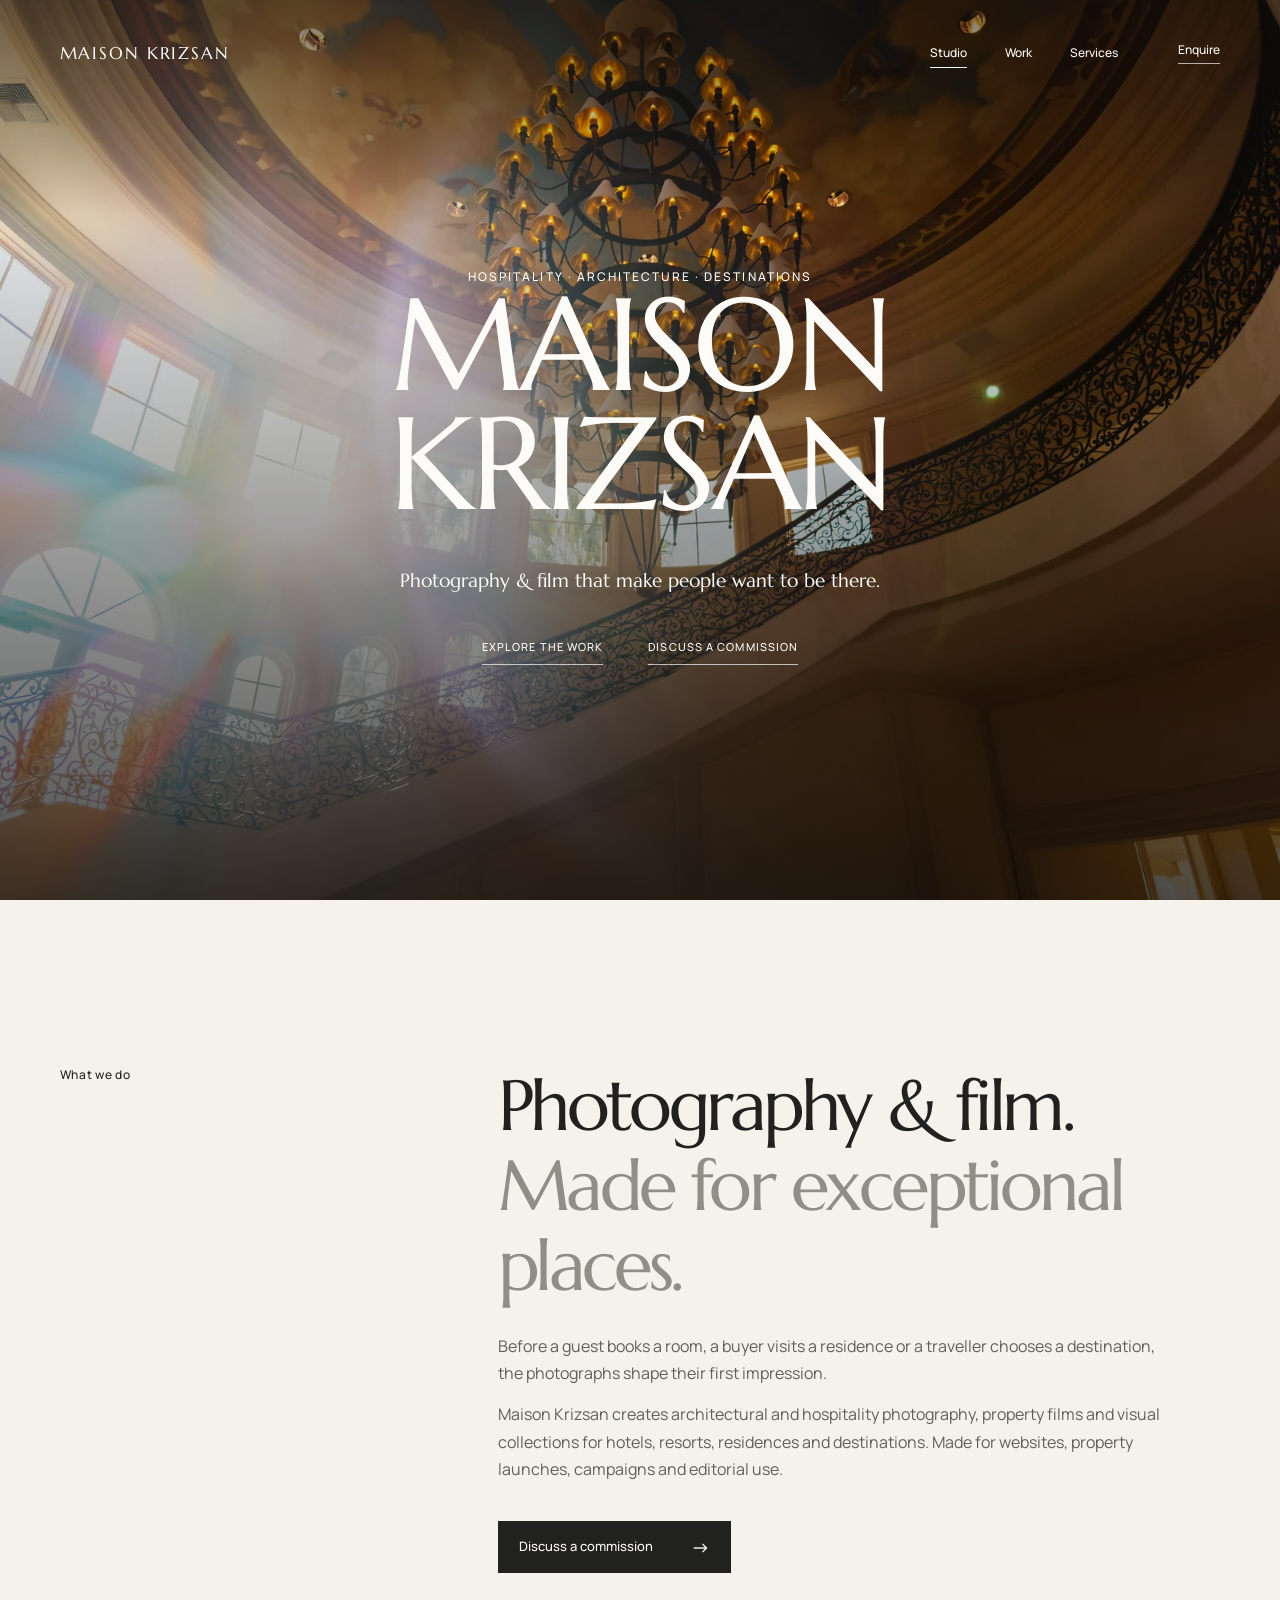
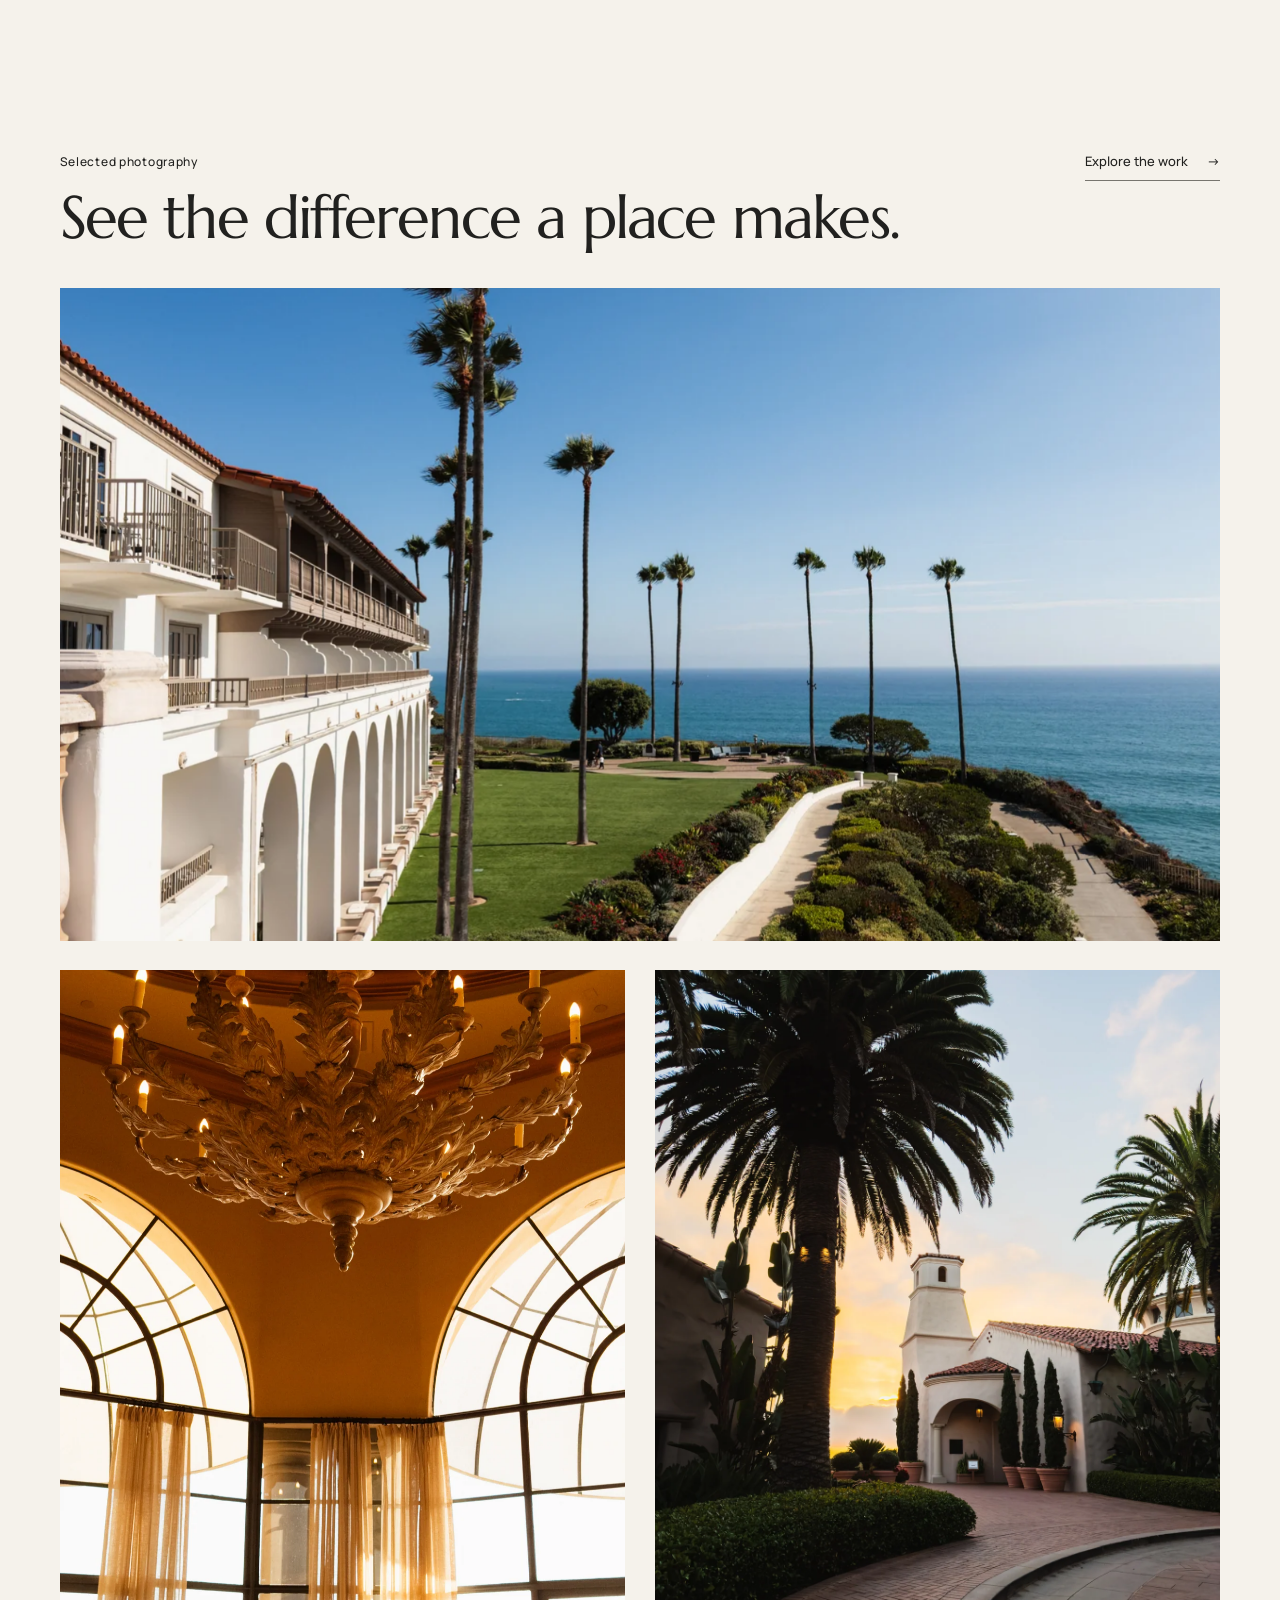
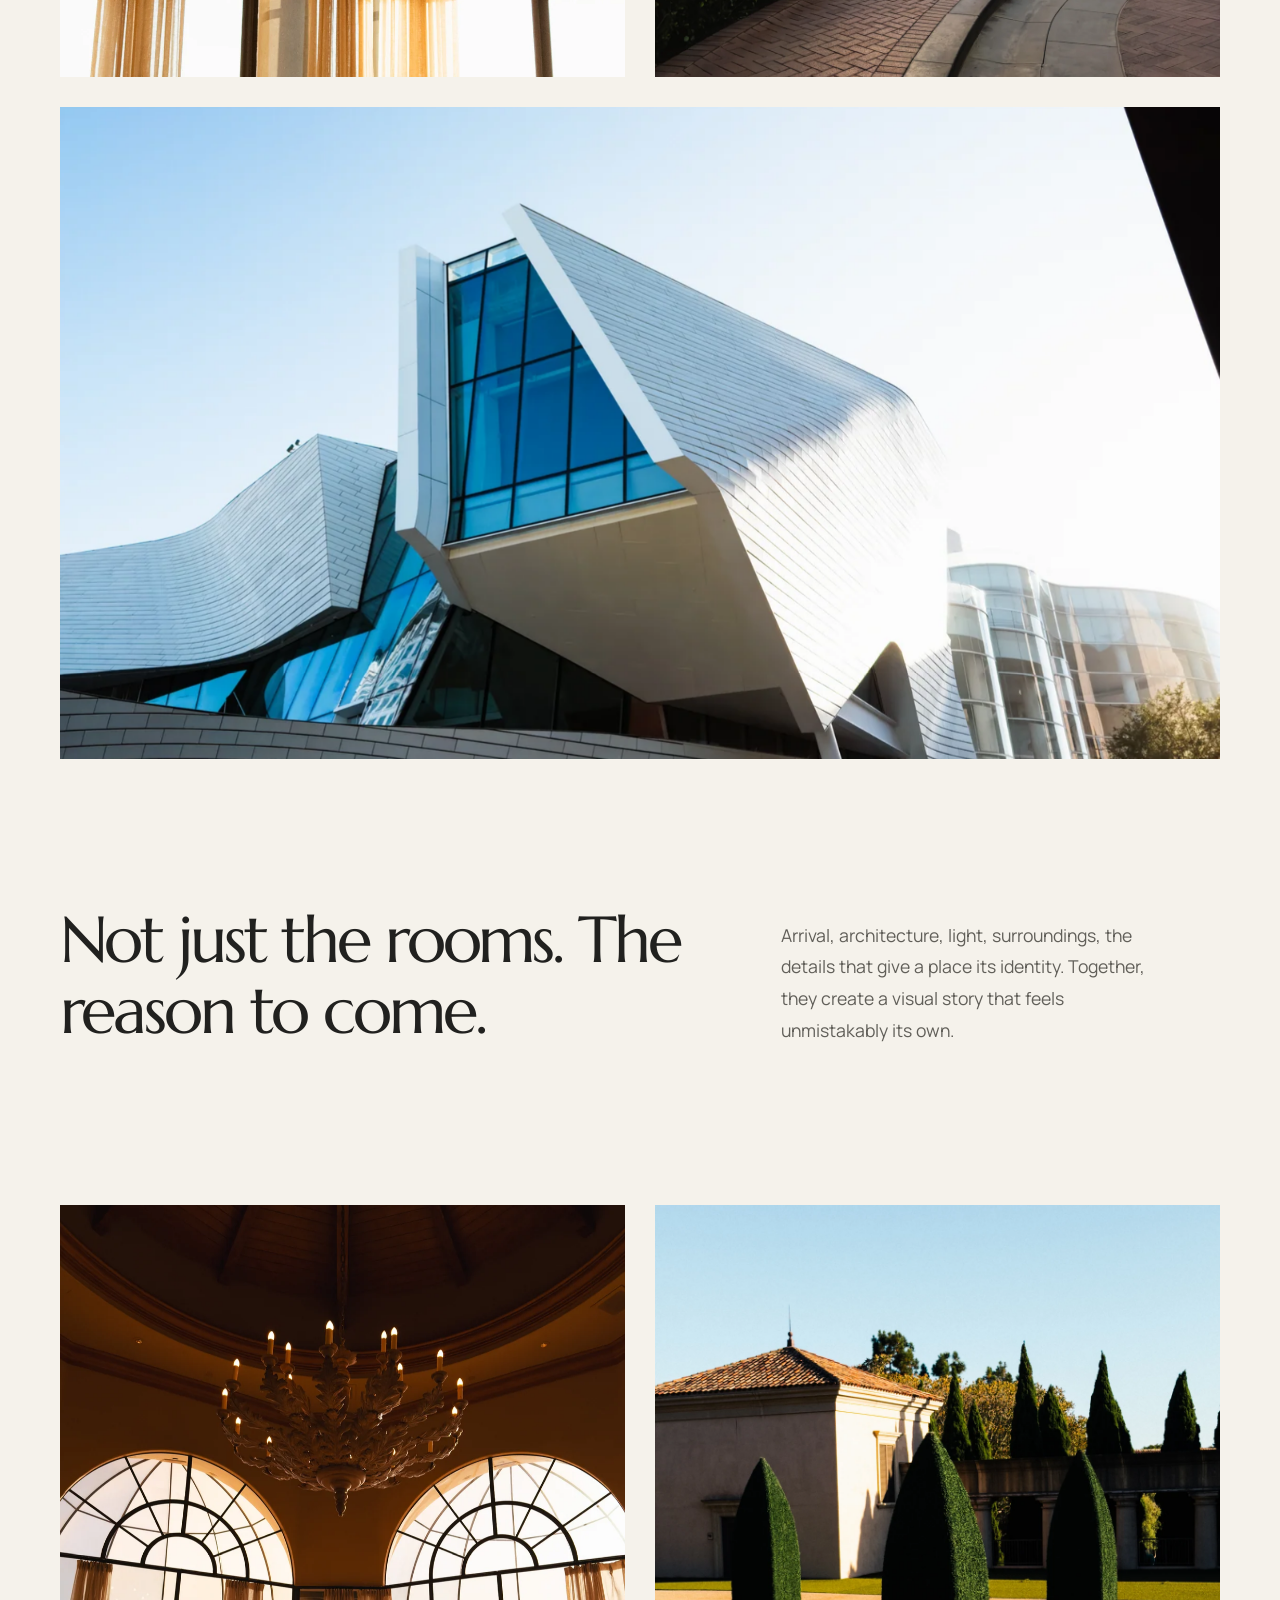
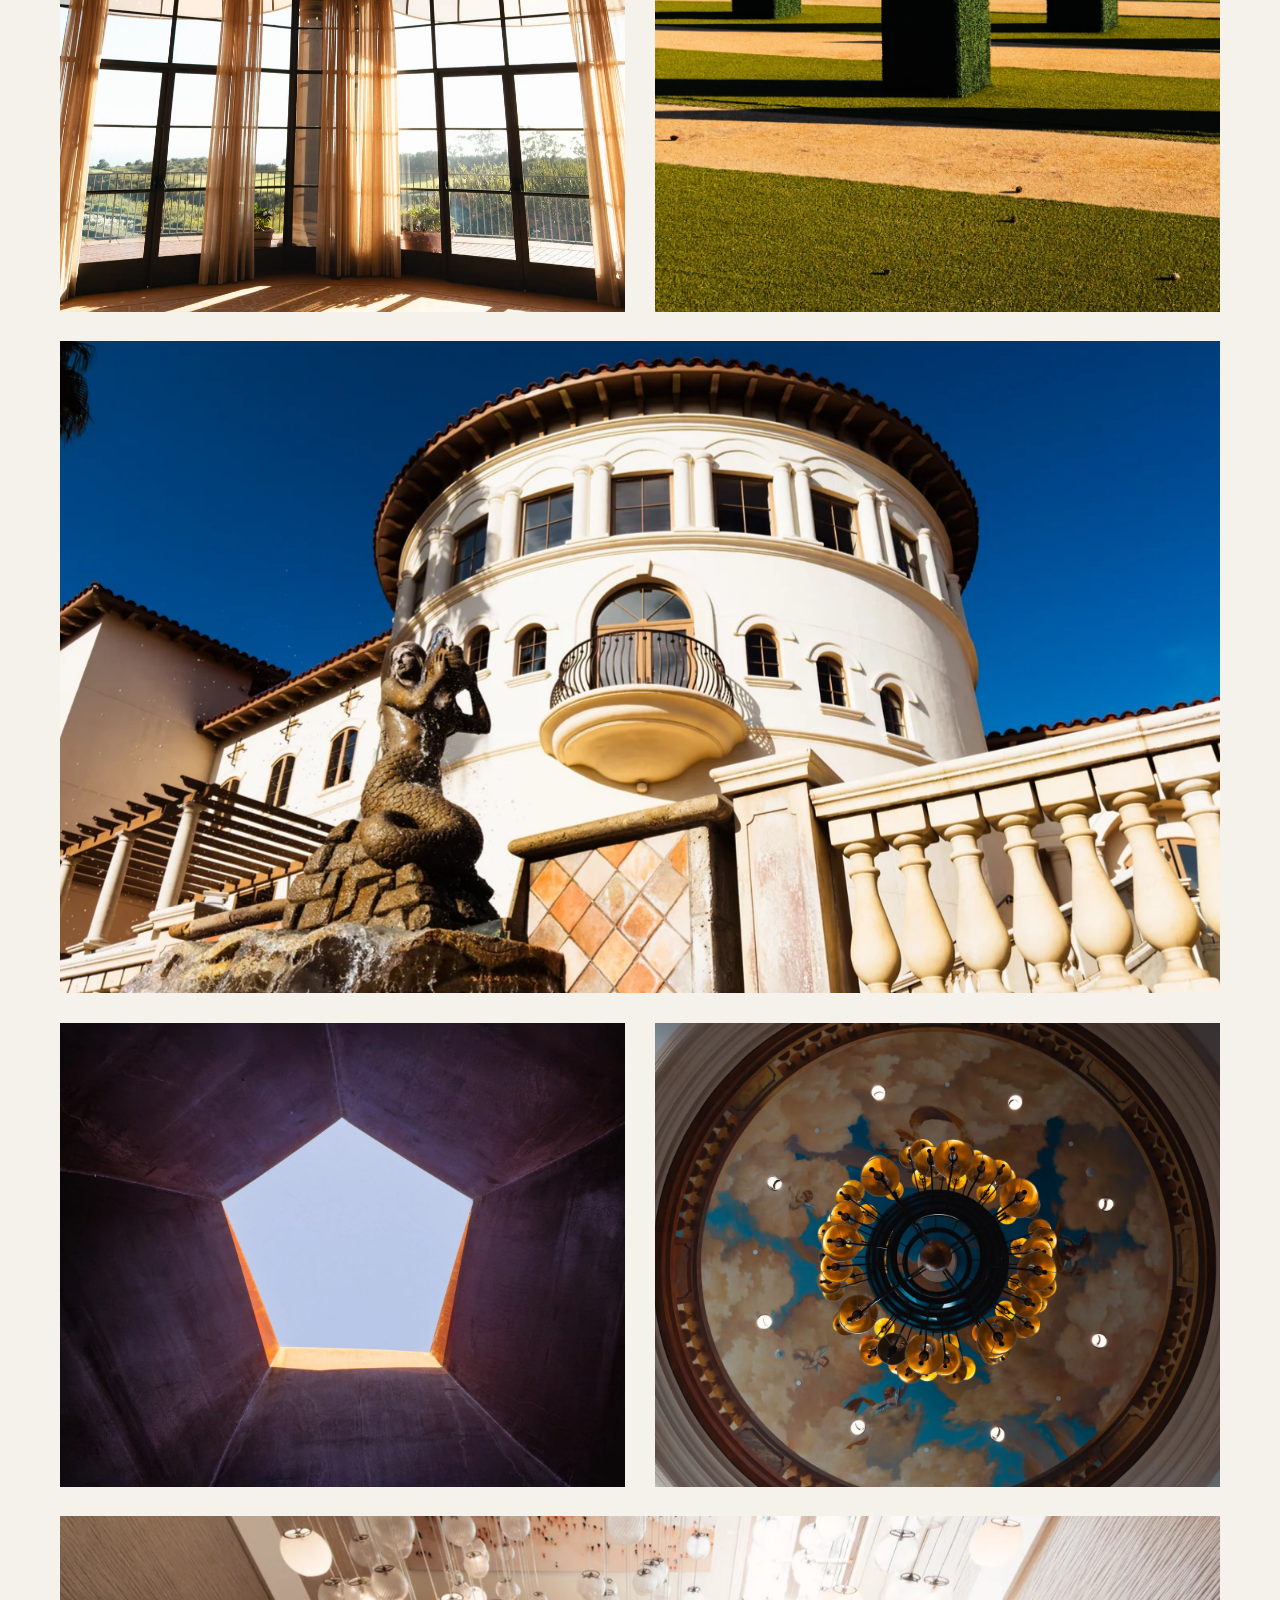
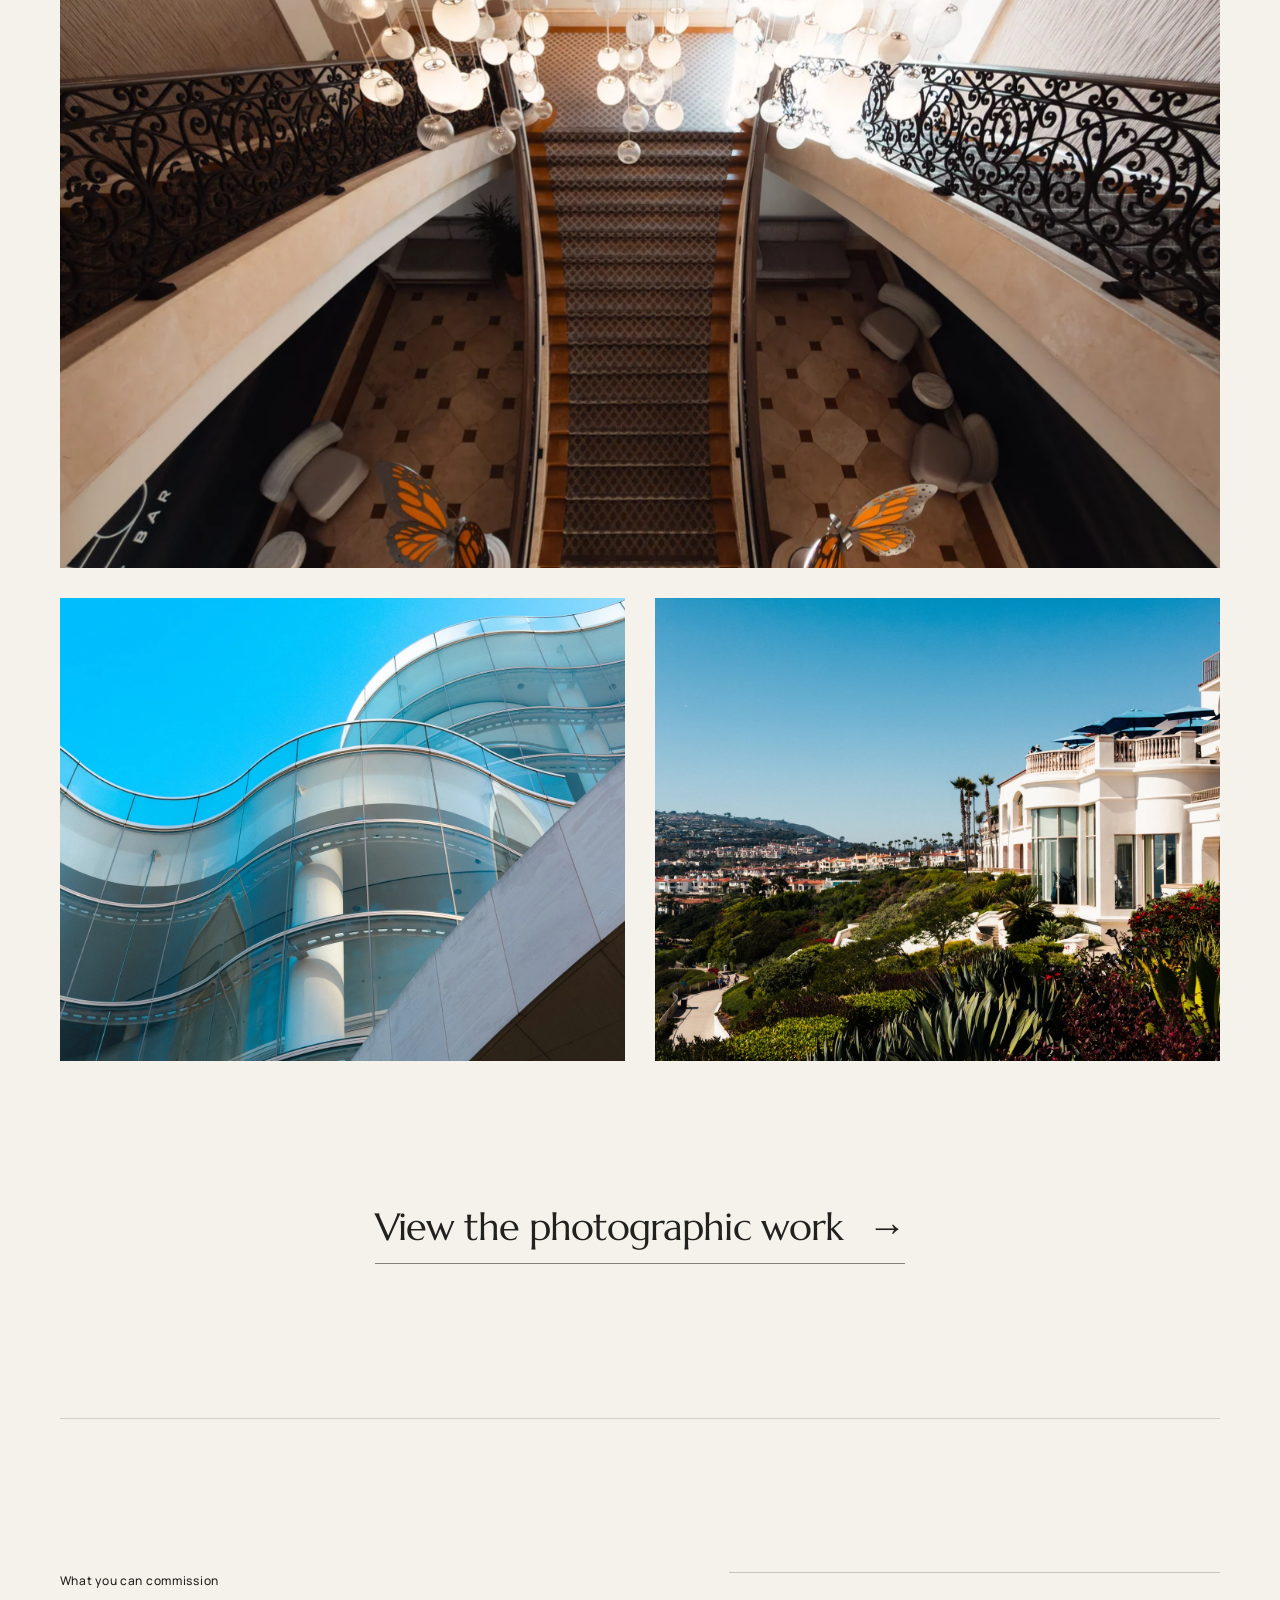
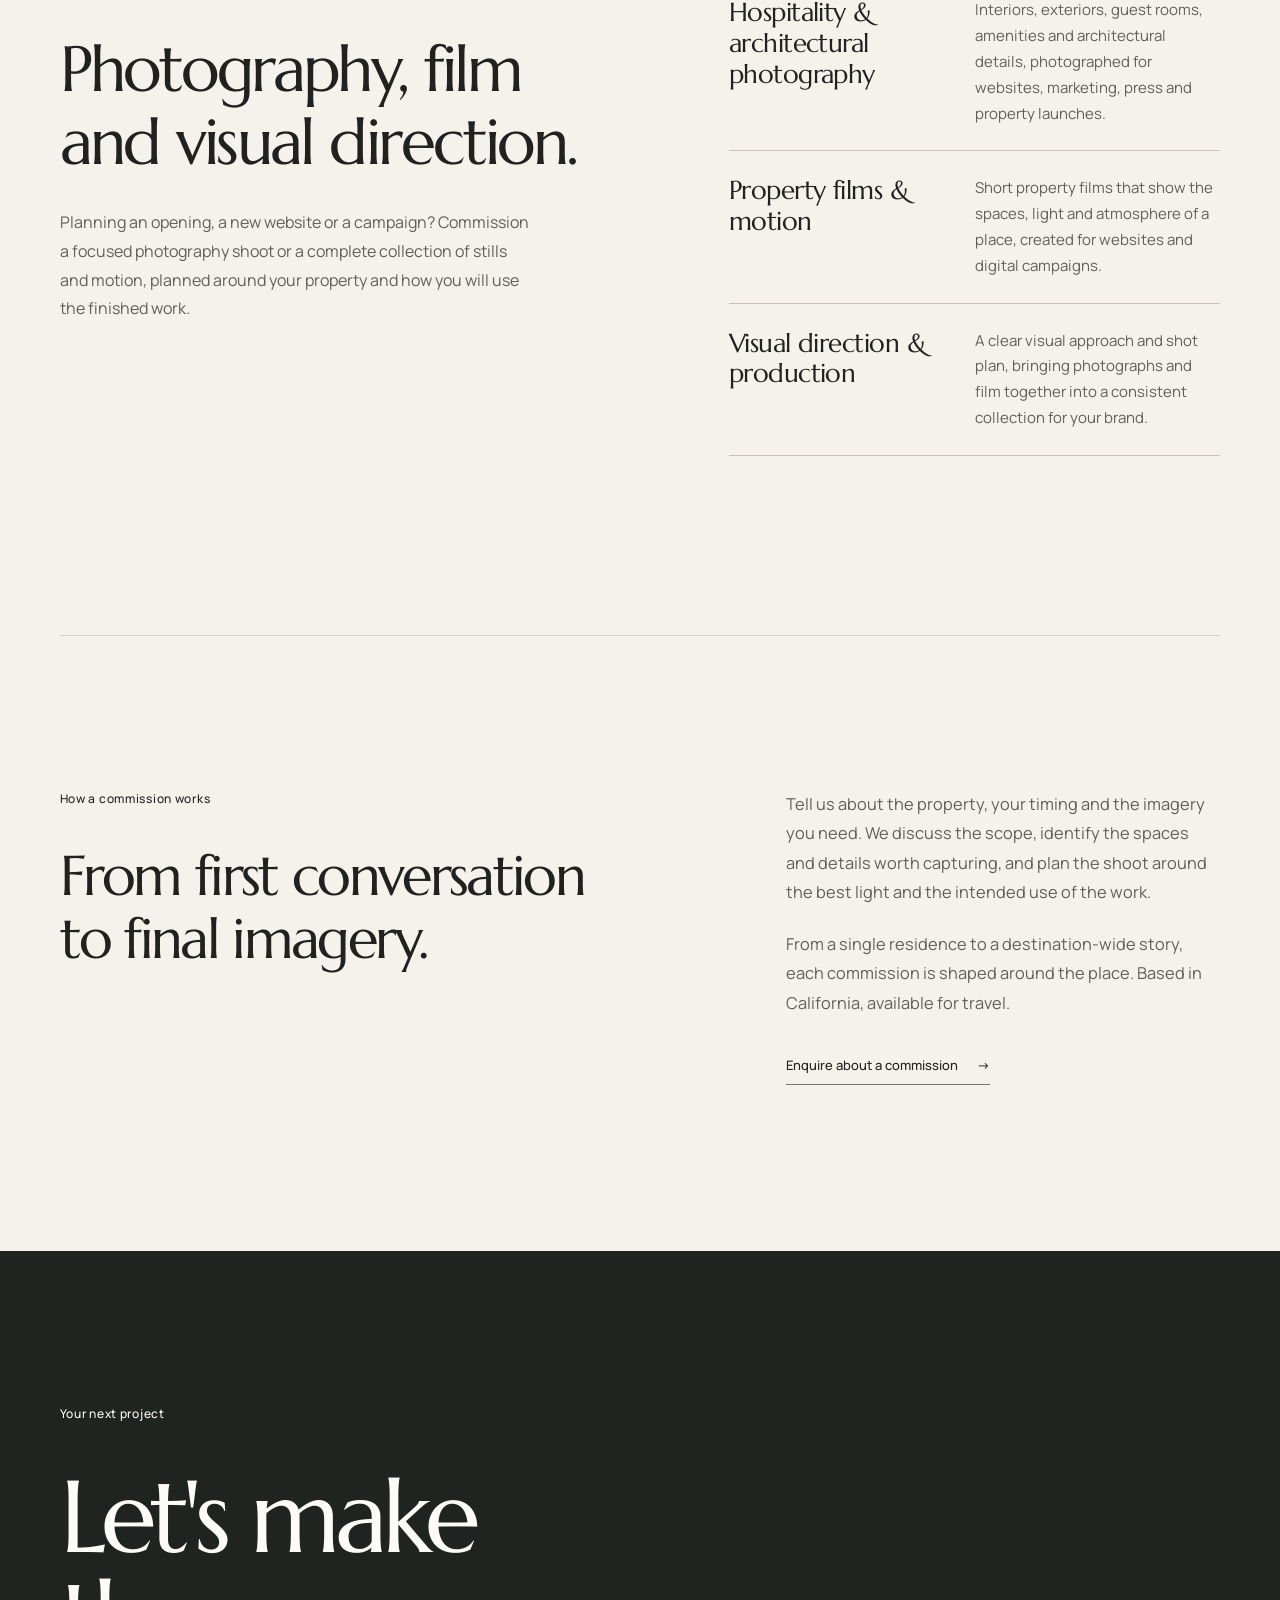
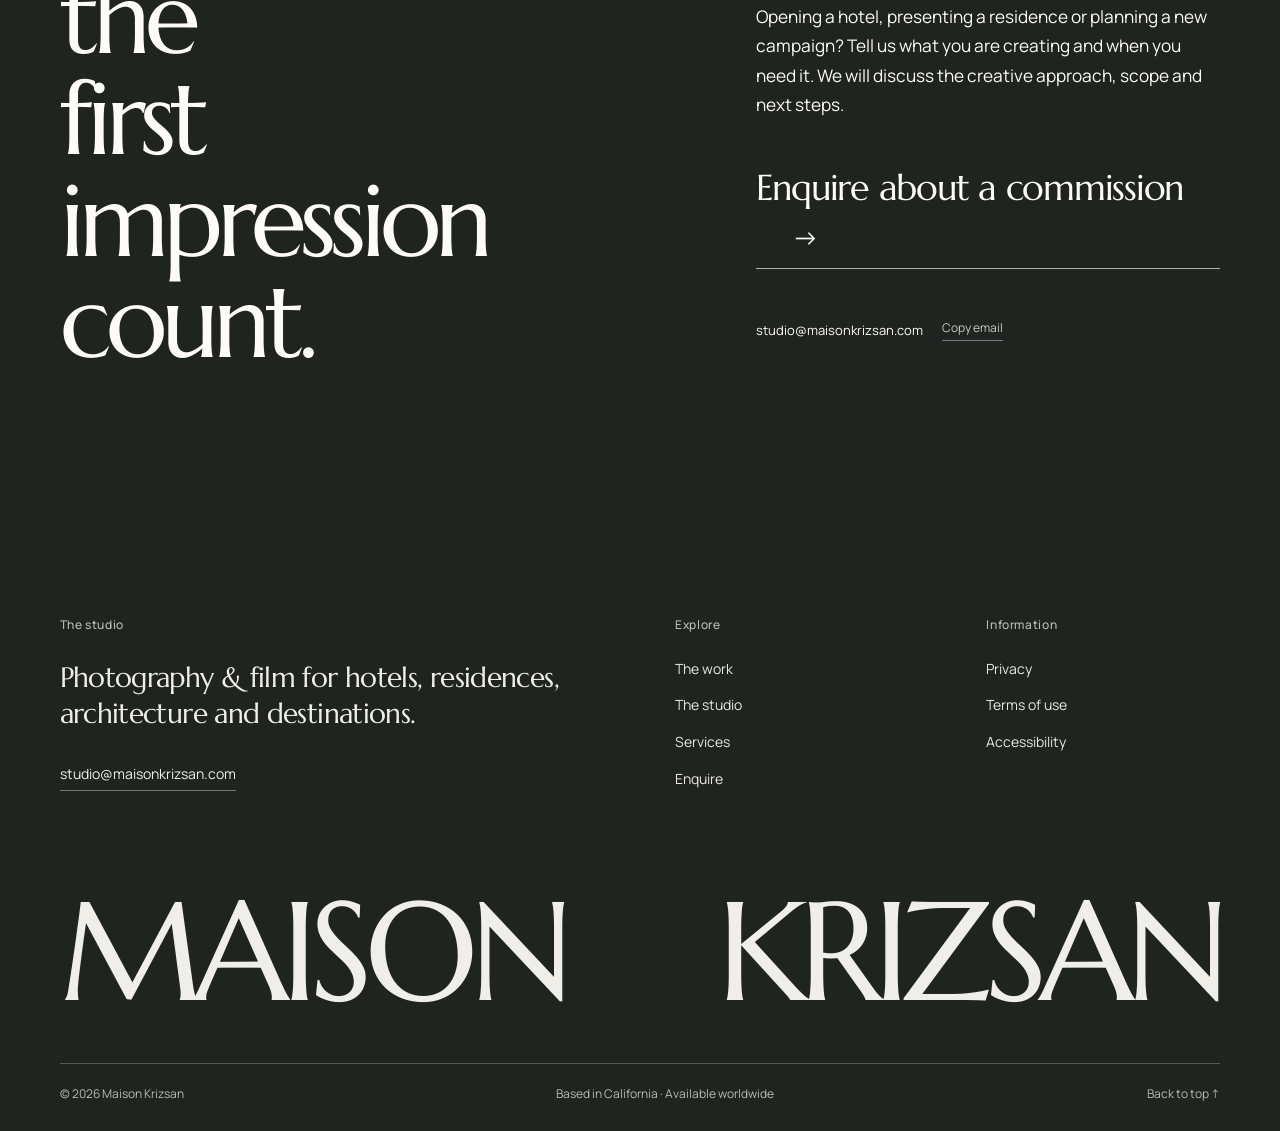
==== index.html @ 34c46c7b "Add files via upload" ====
<!DOCTYPE html>

<html lang="en"><head><meta charset="utf-8"/><meta content="width=device-width,initial-scale=1" name="viewport"/><meta content="#f5f2eb" name="theme-color"/><link href="/assets/favicon.svg" rel="icon" type="image/svg+xml"/><link href="https://fonts.googleapis.com" rel="preconnect"/><link crossorigin="" href="https://fonts.gstatic.com" rel="preconnect"/><link href="https://fonts.googleapis.com/css2?family=Marcellus&amp;family=Manrope:wght@400;500;600&amp;display=swap" rel="stylesheet"/><link href="/styles.css" rel="stylesheet"/><script defer="" src="/script.js"></script><title>Maison Krizsan | Hospitality Photography &amp; Film Commissions</title><meta content="Maison Krizsan creates photography and film for hotels, resorts, architecture, residences and destinations. Explore the work and enquire about a commission." name="description"/><link href="https://maisonkrizsan.com/" rel="canonical"/><meta content="website" property="og:type"/><meta content="MAISON KRIZSAN | Hospitality, Architecture &amp; Destination Photography" property="og:title"/><meta content="Photography and film for hotels, residences and destinations." property="og:description"/><meta content="https://maisonkrizsan.com/assets/maison-social.jpg" property="og:image"/><meta content="summary_large_image" name="twitter:card"/></head><body class="page-home" id="top"><a class="skip-link" href="#main">Skip to content</a><header class="site-header" id="site-header"><div class="nav-wrap"><a aria-label="Maison Krizsan, homepage" class="nav-wordmark" href="/">MAISON KRIZSAN</a><nav aria-label="Primary navigation" class="nav-desktop"><a data-nav="home" href="/#studio">Studio</a><a data-nav="work" href="/work">Work</a><a href="/#commissions">Services</a></nav><a class="nav-enquire" href="/#enquire">Enquire</a><button aria-controls="mobile-nav" aria-expanded="false" aria-label="Open navigation" class="nav-toggle" type="button"><span></span><span></span></button></div><nav aria-label="Mobile navigation" class="mobile-nav" hidden="" id="mobile-nav"><a href="/#studio">Studio</a><a href="/work">Work</a><a href="/#commissions">Services</a><a href="/#enquire">Enquire</a></nav></header><main id="main">
<section aria-labelledby="hero-title" class="cover cover--home cover--v3 cover--motion"><div class="cover-photo"><img alt="Dome and chandelier with sunlight streaming through" decoding="async" fetchpriority="high" height="1200" loading="eager" sizes="100vw" src="/assets/webp/batch-01/destination-20-1600.webp" srcset="/assets/webp/batch-01/destination-20-960.webp 960w, /assets/webp/batch-01/destination-20-1600.webp 1600w, /assets/webp/batch-01/destination-20-2560.webp 2560w" width="1600"/> <video aria-hidden="true" class="cover-video" data-src="/assets/video/maison-hero-v1.mp4" disablepictureinpicture="" id="maison-hero-video" loop="" muted="" playsinline="" poster="/assets/webp/batch-01/destination-20-1600.webp" preload="none" tabindex="-1"></video></div><div class="cover-vignette"></div><div class="cover-center"><p class="cover-kicker">Hospitality · Architecture · Destinations</p><h1 class="cover-wordmark" id="hero-title"><span>MAISON</span><span>KRIZSAN</span></h1><p class="cover-description">Photography &amp; film that make people want to be there.</p><div class="cover-actions"><a href="/work">Explore the work</a><a href="/#enquire">Discuss a commission</a></div></div></section>
<section aria-labelledby="studio-heading" class="intro intro--v2 shell" id="studio"><p class="section-label">What we do</p><div><h2 id="studio-heading">Photography &amp; film.<br/><em>Made for exceptional places.</em></h2><p>Before a guest books a room, a buyer visits a residence or a traveller chooses a destination, the photographs shape their first impression.</p><p>Maison Krizsan creates architectural and hospitality photography, property films and visual collections for hotels, resorts, residences and destinations. Made for websites, property launches, campaigns and editorial use.</p><a class="intro-cta" href="/#enquire">Discuss a commission <span aria-hidden="true">→</span></a></div></section>
<section aria-labelledby="work-heading" class="selected selected--v2" id="selected-work"><div class="shell section-heading"><div><p class="section-label">Selected photography</p><h2 id="work-heading">See the difference a place makes.</h2></div><a class="text-link" href="/work">Explore the work <span aria-hidden="true">→</span></a></div><div class="work-story shell">
<figure class="editorial-photo editorial-photo--spread" data-cinema="slow" data-photo-id="15"><a aria-label="Explore Maison Krizsan photographic work" class="home-photo-link" href="/work"><img alt="Arcaded beachfront architecture facing the Pacific" decoding="async" height="1200" loading="lazy" sizes="(max-width:760px) 94vw, 90vw" src="/assets/webp/batch-01/destination-15-1600.webp" srcset="/assets/webp/batch-01/destination-15-960.webp 960w, /assets/webp/batch-01/destination-15-1600.webp 1600w, /assets/webp/batch-01/destination-15-2560.webp 2560w" width="1600"/></a></figure>
<div class="editorial-duo editorial-duo--portraits"><figure class="editorial-photo editorial-photo--portrait" data-cinema="slow" data-photo-id="7"><a aria-label="Explore Maison Krizsan photographic work" class="home-photo-link" href="/work"><img alt="Chandelier within a tall arched interior" decoding="async" height="1600" loading="lazy" sizes="(max-width:760px) 94vw, 90vw" src="/assets/webp/batch-01/destination-07-1600.webp" srcset="/assets/webp/batch-01/destination-07-960.webp 720w, /assets/webp/batch-01/destination-07-1600.webp 1200w, /assets/webp/batch-01/destination-07-2560.webp 1920w" width="1200"/></a></figure><figure class="editorial-photo editorial-photo--portrait" data-photo-id="10"><a aria-label="Explore Maison Krizsan photographic work" class="home-photo-link" href="/work"><img alt="Palm-lined entrance to a Mediterranean style property at dusk" decoding="async" height="1600" loading="lazy" sizes="(max-width:760px) 94vw, 90vw" src="/assets/webp/batch-01/destination-10-1600.webp" srcset="/assets/webp/batch-01/destination-10-960.webp 720w, /assets/webp/batch-01/destination-10-1600.webp 1200w, /assets/webp/batch-01/destination-10-2560.webp 1920w" width="1200"/></a></figure></div>
<figure class="editorial-photo editorial-photo--spread" data-cinema="slow" data-photo-id="22"><a aria-label="Explore Maison Krizsan photographic work" class="home-photo-link" href="/work"><img alt="Angular modern building under bright sky" decoding="async" height="1200" loading="lazy" sizes="(max-width:760px) 94vw, 90vw" src="/assets/webp/batch-01/destination-22-1600.webp" srcset="/assets/webp/batch-01/destination-22-960.webp 960w, /assets/webp/batch-01/destination-22-1600.webp 1600w, /assets/webp/batch-01/destination-22-2560.webp 2560w" width="1600"/></a></figure>
<div class="story-pause"><h3>Not just the rooms. The reason to come.</h3><p>Arrival, architecture, light, surroundings, the details that give a place its identity. Together, they create a visual story that feels unmistakably its own.</p></div>
<div class="editorial-duo editorial-duo--portraits"><figure class="editorial-photo editorial-photo--portrait" data-cinema="slow" data-photo-id="33"><a aria-label="Explore Maison Krizsan photographic work" class="home-photo-link" href="/work"><img alt="Grand chandelier before symmetrical arched windows" decoding="async" height="1600" loading="lazy" sizes="(max-width:760px) 94vw, 90vw" src="/assets/webp/batch-02/IMG_0826-1791704242-1600.webp" srcset="/assets/webp/batch-02/IMG_0826-1791704242-960.webp 720w, /assets/webp/batch-02/IMG_0826-1791704242-1600.webp 1200w, /assets/webp/batch-02/IMG_0826-1791704242-2560.webp 1920w" width="1200"/></a></figure><figure class="editorial-photo editorial-photo--portrait" data-photo-id="8"><a aria-label="Explore Maison Krizsan photographic work" class="home-photo-link" href="/work"><img alt="Formal landscape paths with cypress trees" decoding="async" height="1600" loading="lazy" sizes="(max-width:760px) 94vw, 90vw" src="/assets/webp/batch-01/destination-08-1600.webp" srcset="/assets/webp/batch-01/destination-08-960.webp 720w, /assets/webp/batch-01/destination-08-1600.webp 1200w, /assets/webp/batch-01/destination-08-2560.webp 1920w" width="1200"/></a></figure></div>
<figure class="editorial-photo editorial-photo--spread" data-cinema="slow" data-photo-id="19"><a aria-label="Explore Maison Krizsan photographic work" class="home-photo-link" href="/work"><img alt="Classical coastal architecture and sculptural balustrade" decoding="async" height="1200" loading="lazy" sizes="(max-width:760px) 94vw, 90vw" src="/assets/webp/batch-01/destination-19-1600.webp" srcset="/assets/webp/batch-01/destination-19-960.webp 960w, /assets/webp/batch-01/destination-19-1600.webp 1600w, /assets/webp/batch-01/destination-19-2560.webp 2560w" width="1600"/></a></figure>
<div class="editorial-duo editorial-duo--landscape"><figure class="editorial-photo editorial-photo--landscape" data-photo-id="21"><a aria-label="Explore Maison Krizsan photographic work" class="home-photo-link" href="/work"><img alt="Architectural skylight seen from beneath" decoding="async" height="1200" loading="lazy" sizes="(max-width:760px) 94vw, 90vw" src="/assets/webp/batch-01/destination-21-1600.webp" srcset="/assets/webp/batch-01/destination-21-960.webp 960w, /assets/webp/batch-01/destination-21-1600.webp 1600w, /assets/webp/batch-01/destination-21-2560.webp 2560w" width="1600"/></a></figure><figure class="editorial-photo editorial-photo--landscape" data-photo-id="54"><a aria-label="Explore Maison Krizsan photographic work" class="home-photo-link" href="/work"><img alt="Ornate circular dome and central decorative fixture" decoding="async" height="1200" loading="lazy" sizes="(max-width:760px) 94vw, 90vw" src="/assets/webp/batch-02/IMG_1566-1600.webp" srcset="/assets/webp/batch-02/IMG_1566-960.webp 960w, /assets/webp/batch-02/IMG_1566-1600.webp 1600w, /assets/webp/batch-02/IMG_1566-2560.webp 2560w" width="1600"/></a></figure></div>
<figure class="editorial-photo editorial-photo--spread" data-cinema="slow" data-photo-id="56"><a aria-label="Explore Maison Krizsan photographic work" class="home-photo-link" href="/work"><img alt="Looking down into a grand multi-level staircase" decoding="async" height="1200" loading="lazy" sizes="(max-width:760px) 94vw, 90vw" src="/assets/webp/batch-02/IMG_1583-1600.webp" srcset="/assets/webp/batch-02/IMG_1583-960.webp 960w, /assets/webp/batch-02/IMG_1583-1600.webp 1600w, /assets/webp/batch-02/IMG_1583-2560.webp 2560w" width="1600"/></a></figure>
<div class="editorial-duo editorial-duo--landscape"><figure class="editorial-photo editorial-photo--landscape" data-photo-id="63"><a aria-label="Explore Maison Krizsan photographic work" class="home-photo-link" href="/work"><img alt="Modern glass and steel facade against blue sky" decoding="async" height="1200" loading="lazy" sizes="(max-width:760px) 94vw, 90vw" src="/assets/webp/batch-02/IMG_1677-1600.webp" srcset="/assets/webp/batch-02/IMG_1677-960.webp 960w, /assets/webp/batch-02/IMG_1677-1600.webp 1600w, /assets/webp/batch-02/IMG_1677-2560.webp 2560w" width="1600"/></a></figure><figure class="editorial-photo editorial-photo--landscape" data-photo-id="12"><a aria-label="Explore Maison Krizsan photographic work" class="home-photo-link" href="/work"><img alt="Grand white hotel building overlooking coastal hills" decoding="async" height="1200" loading="lazy" sizes="(max-width:760px) 94vw, 90vw" src="/assets/webp/batch-01/destination-12-1600.webp" srcset="/assets/webp/batch-01/destination-12-960.webp 960w, /assets/webp/batch-01/destination-12-1600.webp 1600w, /assets/webp/batch-01/destination-12-2560.webp 2560w" width="1600"/></a></figure></div>
<div class="selected-more"><a class="large-text-link" href="/work">View the photographic work <span aria-hidden="true">→</span></a></div>
</div></section>
<section aria-labelledby="capabilities-heading" class="capabilities capabilities--v2 shell" id="commissions"><div class="capabilities-intro"><p class="section-label">What you can commission</p><h2 id="capabilities-heading">Photography, film<br/>and visual direction.</h2><p>Planning an opening, a new website or a campaign? Commission a focused photography shoot or a complete collection of stills and motion, planned around your property and how you will use the finished work.</p></div><div class="services"><article><h3>Hospitality &amp; architectural photography</h3><p>Interiors, exteriors, guest rooms, amenities and architectural details, photographed for websites, marketing, press and property launches.</p></article><article><h3>Property films &amp; motion</h3><p>Short property films that show the spaces, light and atmosphere of a place, created for websites and digital campaigns.</p></article><article><h3>Visual direction &amp; production</h3><p>A clear visual approach and shot plan, bringing photographs and film together into a consistent collection for your brand.</p></article></div></section>
<section aria-labelledby="process-heading" class="commission-process shell"><div><p class="section-label">How a commission works</p><h2 id="process-heading">From first conversation<br/>to final imagery.</h2></div><div class="process-body"><p>Tell us about the property, your timing and the imagery you need. We discuss the scope, identify the spaces and details worth capturing, and plan the shoot around the best light and the intended use of the work.</p><p>From a single residence to a destination-wide story, each commission is shaped around the place. Based in California, available for travel.</p><a class="text-link" href="/#enquire">Enquire about a commission <span aria-hidden="true">→</span></a></div></section>
<section aria-labelledby="enquire-heading" class="contact" id="enquire"><div class="shell contact-inner"><div><p class="section-label">Your next project</p><h2 id="enquire-heading">Let's make the<br/>first impression count.</h2></div><div class="contact-details"><p>Opening a hotel, presenting a residence or planning a new campaign? Tell us what you are creating and when you need it. We will discuss the creative approach, scope and next steps.</p><a class="contact-cta" href="mailto:studio@maisonkrizsan.com?subject=Maison%20Krizsan%20%7C%20Commission%20enquiry&amp;body=Property%20or%20brand%3A%0ALocation%3A%0AProject%20date%20/%20launch%20timeline%3A%0APhotography%2C%20film%20or%20both%3A%0AWhere%20the%20imagery%20will%20be%20used%3A%0ABrief%20/%20further%20details%3A%0A">Enquire about a commission <span aria-hidden="true">→</span></a><div class="email-row"><a href="mailto:studio@maisonkrizsan.com">studio@maisonkrizsan.com</a><button class="copy-email" data-email="studio@maisonkrizsan.com" type="button">Copy email</button></div><span aria-live="polite" class="copy-notice" role="status"></span></div></div></section></main><footer aria-label="Site footer" class="site-footer">
<div class="footer-frame">
<div class="footer-directory">
<div class="footer-about"><p class="footer-eyebrow">The studio</p>
<p class="footer-about-copy">Photography &amp; film for hotels, residences, architecture and destinations.</p>
<a class="footer-mail" href="mailto:studio@maisonkrizsan.com">studio@maisonkrizsan.com</a>
</div>
<nav aria-label="Explore Maison Krizsan" class="footer-links">
<p class="footer-eyebrow">Explore</p>
<a href="/work">The work</a><a href="/#studio">The studio</a><a href="/#commissions">Services</a><a href="/#enquire">Enquire</a>
</nav>
<nav aria-label="Policies and accessibility" class="footer-links footer-legal">
<p class="footer-eyebrow">Information</p>
<a href="/privacy.html">Privacy</a><a href="/terms.html">Terms of use</a><a href="/accessibility.html">Accessibility</a>
</nav>
</div>
<a aria-label="Maison Krizsan, return to the homepage" class="footer-wordmark" href="/"><span>MAISON</span><span>KRIZSAN</span></a>
<div class="footer-end"><span>© <span data-year="">2026</span> Maison Krizsan</span><span>Based in California · Available worldwide</span><a href="#top">Back to top ↑</a></div>
</div>
</footer></body></html>
---- styles.css ----
/* MAISON KRIZSAN — The House of Place. Photographs lead. Interface recedes. */
:root{--paper:#f5f2eb;--ink:#21211f;--ink-soft:#615f59;--white:#fdfbf7;--gutter:clamp(22px,4.65vw,82px);--reading:1110px;--ease:cubic-bezier(.22,.75,.26,1)}
*,*::before,*::after{box-sizing:border-box}html{scroll-behavior:auto;scroll-padding-top:16px}body{margin:0;background:var(--paper);color:var(--ink);font-family:Manrope,Arial,sans-serif;-webkit-font-smoothing:antialiased}body.menu-open{overflow:hidden}::selection{background:#beb8ab;color:#111}a{color:inherit}img{display:block;max-width:100%}button{font:inherit}button,a{-webkit-tap-highlight-color:transparent}a:focus-visible,button:focus-visible{outline:2px solid currentColor;outline-offset:5px}.skip-link{position:absolute;top:-100px;left:20px;padding:12px 16px;background:var(--white);z-index:100}.skip-link:focus{top:20px}.shell{width:calc(100% - 2*var(--gutter));max-width:1700px;margin-inline:auto}h1,h2,h3,p,figure{margin:0}h1,h2,h3{font-weight:400}.page-home,.page-work{overflow-x:clip}
/* cover + navigation */
.cover{position:relative;min-height:650px;height:100svh;isolation:isolate;color:var(--white);display:flex;align-items:center;justify-content:center;overflow:hidden;background:#25241f}.cover-photo,.cover-photo img{position:absolute;inset:0;width:100%;height:100%;object-fit:cover}.cover--home .cover-photo img{object-position:52% 51%}.cover--work .cover-photo img{object-position:50% 52%}.cover-vignette{pointer-events:none;z-index:1;position:absolute;inset:0;background:linear-gradient(180deg,rgba(10,11,11,.43) 0%,rgba(10,11,11,.08) 26%,rgba(10,11,11,.38) 61%,rgba(10,11,11,.62) 100%)}.cover--work .cover-vignette{background:linear-gradient(180deg,rgba(12,17,19,.40),rgba(8,12,13,.22) 29%,rgba(9,13,14,.37) 63%,rgba(7,11,12,.62))}
.site-header{position:absolute;z-index:20;top:0;left:0;right:0;color:var(--white)}.nav-wrap{height:clamp(90px,8.3vw,124px);margin-inline:var(--gutter);display:flex;align-items:center;justify-content:space-between;gap:32px}.nav-wordmark{text-decoration:none;font:400 clamp(16px,1.34vw,20px)/1.2 Marcellus,Georgia,serif;letter-spacing:.11em;white-space:nowrap}.nav-desktop{display:flex;align-items:center;gap:clamp(22px,3vw,56px);margin-left:auto}.nav-desktop a,.nav-enquire{font:500 12px/1.3 Manrope,Arial,sans-serif;text-decoration:none}.nav-desktop a{position:relative}.nav-desktop a[aria-current="page"]:after{content:"";position:absolute;bottom:-7px;left:0;right:0;height:1px;background:currentColor}.nav-enquire{margin-left:clamp(12px,2.2vw,35px);padding:0 0 6px;border-bottom:1px solid rgba(255,255,255,.65)}.nav-desktop a:hover,.nav-enquire:hover{opacity:.72}.nav-toggle{display:none;border:0;background:transparent;color:inherit;cursor:pointer}.mobile-nav[hidden]{display:none!important}
.cover-center{position:relative;z-index:2;text-align:center;max-width:100%;width:100%;padding:32px var(--gutter) 0}.cover-kicker{font:500 12px/1.6 Manrope,Arial,sans-serif;letter-spacing:.17em;text-transform:uppercase;margin:0 0:clamp(23px,3.4vw,48px)}.cover-wordmark{font:400 clamp(82px,10.2vw,164px)/.91 Marcellus,Georgia,serif;letter-spacing:-.028em;white-space:nowrap}.cover-wordmark span{display:block}.cover-description{font:400 clamp(16px,1.5vw,21px)/1.52 Marcellus,Georgia,serif;margin:clamp(26px,3.25vw,46px) auto 0;max-width:720px}.cover-actions{margin-top:clamp(30px,3.5vw,50px);display:flex;align-items:center;justify-content:center;gap:clamp(26px,3.5vw,50px)}.cover-actions a,.cover-scroll{color:inherit;text-decoration:none;text-transform:uppercase;font:500 11px/1.4 Manrope,Arial,sans-serif;letter-spacing:.1em;padding-bottom:9px;border-bottom:1px solid rgba(255,255,255,.68)}.cover-actions a:hover,.cover-scroll:hover{opacity:.7}.cover-footnote{position:absolute;left:var(--gutter);bottom:clamp(30px,3.4vw,48px);z-index:2;font:500 11px/1.3 Manrope,Arial,sans-serif;letter-spacing:.08em;text-transform:uppercase}.cover-center--work{padding-top:40px}.work-cover-title{font:400 clamp(82px,10.7vw,174px)/1.02 Marcellus,Georgia,serif;letter-spacing:-.055em}.cover-center--work .cover-description{margin-top:18px}.cover-scroll{display:inline-block;margin-top:44px}
/* introduction */
.section-label{font:500 12px/1.5 Manrope,Arial,sans-serif;letter-spacing:.06em}.intro{display:grid;grid-template-columns:1fr 2fr;gap:6vw;padding-block:clamp(120px,15vw,232px) clamp(118px,14vw,220px)}.intro h2,.work-intro h2{font:400 clamp(47px,5.55vw,85px)/1.12 Marcellus,Georgia,serif;letter-spacing:-.05em}.intro h2 em,.work-intro h2 em{font-style:normal;color:#918e85}.intro p:not(.section-label){font:400 clamp(16px,1.25vw,18px)/1.7 Manrope,Arial,sans-serif;color:var(--ink-soft);max-width:590px;margin-top:34px}
/* selected images */
.section-heading{display:flex;align-items:baseline;justify-content:space-between;padding-bottom:38px}.section-heading h2{font:400 clamp(38px,4.7vw,67px)/1.1 Marcellus,Georgia,serif;letter-spacing:-.03em}.text-link{font:500 13px/1.5 Manrope,Arial,sans-serif;text-decoration:none;border-bottom:1px solid #77756e;padding-bottom:8px;white-space:nowrap}.text-link span,.large-text-link span{margin-left:16px}.text-link:hover,.large-text-link:hover{color:#77746d}.work-story{display:flex;flex-direction:column;gap:clamp(12px,2.3vw,34px)}.editorial-photo{min-width:0;position:relative;overflow:hidden;background:#ded9cf}.editorial-photo a{position:absolute;inset:0;display:block;overflow:hidden}.editorial-photo img{width:100%;height:100%;transition:transform .85s var(--ease)}.editorial-photo--spread{aspect-ratio:1.78}.editorial-photo--spread img{object-fit:cover}.editorial-duo{display:grid;grid-template-columns:1fr 1fr;gap:clamp(12px,2.3vw,34px)}.editorial-duo--portraits .editorial-photo{aspect-ratio:4/5}.editorial-duo--landscape .editorial-photo{aspect-ratio:1.22}.editorial-duo--mixed{grid-template-columns:1.15fr .85fr}.editorial-duo--mixed .editorial-photo{aspect-ratio:1.1}.editorial-duo .editorial-photo img{object-fit:cover}.home-photo-link:hover img{transform:scale(1.025)}.selected-more{display:flex;justify-content:center;padding:clamp(70px,9vw,130px) 0 clamp(90px,12vw,180px)}.large-text-link{font:400 clamp(26px,3vw,46px)/1.1 Marcellus,Georgia,serif;text-decoration:none;border-bottom:1px solid #858078;padding-bottom:15px;letter-spacing:-.025em}
/* business context without cards */
.capabilities{display:grid;grid-template-columns:1.1fr 1fr;gap:clamp(70px,10vw,180px);padding-block:clamp(85px,12vw,180px) clamp(110px,14vw,220px);border-top:1px solid #d5d0c6}.capabilities-intro h2{font:400 clamp(49px,5vw,77px)/1.13 Marcellus,Georgia,serif;letter-spacing:-.047em;margin-top:43px}.capabilities-intro>p:last-child{font:400 16px/1.8 Manrope,Arial,sans-serif;color:var(--ink-soft);max-width:390px;margin-top:30px}.services{align-self:end}.services article{display:grid;grid-template-columns:.9fr 1fr;gap:26px;padding:24px 0;border-bottom:1px solid #c9c3b9}.services article:first-child{border-top:1px solid #c9c3b9}.services h3{font:400 clamp(22px,2vw,30px)/1.2 Marcellus,Georgia,serif;letter-spacing:-.02em}.services p{font:400 14px/1.7 Manrope,Arial,sans-serif;color:var(--ink-soft)}
/* commission */
.contact{background:#202420;color:var(--white);padding-block:clamp(100px,12vw,178px)}.contact-inner{display:grid;grid-template-columns:1.1fr .9fr;align-items:end;gap:clamp(40px,10vw,180px)}.contact h2{font:400 clamp(72px,8vw,120px)/.99 Marcellus,Georgia,serif;letter-spacing:-.057em;margin-top:43px}.contact-details>p{font:400 clamp(16px,1.35vw,19px)/1.7 Manrope,Arial,sans-serif;max-width:490px}.contact-cta{font:400 clamp(25px,2.8vw,43px)/1.3 Marcellus,Georgia,serif;letter-spacing:-.035em;display:inline-block;margin:46px 0 50px;text-decoration:none;padding-bottom:10px;border-bottom:1px solid rgba(255,255,255,.65)}.contact-cta span{margin-left:36px;font:400 27px Manrope,Arial,sans-serif}.contact-cta:hover{color:#cbc8bb}.email-row{display:flex;gap:19px;flex-wrap:wrap;align-items:center}.email-row a{font:400 13px/1.4 Manrope,Arial,sans-serif;text-decoration:none}.email-row button{font:400 12px/1.5 Manrope,Arial,sans-serif;color:#c8c9c0;background:transparent;border:0;border-bottom:1px solid #777;padding:0 0 3px;cursor:pointer}.copy-notice{min-height:21px;display:block;font-size:11px;margin-top:10px}.site-footer{background:#202420;color:#f0eee8;padding:35px 0 38px}.footer-top{border-top:1px solid rgba(255,255,255,.2);padding:70px 0 105px}.footer-wordmark{font:400 clamp(44px,6.2vw,92px)/1 Marcellus,Georgia,serif;letter-spacing:-.04em;text-decoration:none}.footer-top p{font:400 14px/1.7 Marcellus,Georgia,serif;color:#c0c0b8;margin-top:23px}.footer-bottom{border-top:1px solid rgba(255,255,255,.17);padding-top:25px;display:flex;align-items:center;justify-content:space-between;gap:25px;font:400 11px/1.4 Manrope,Arial,sans-serif;color:#b6b9b0}.footer-bottom nav{display:flex;gap:26px}.footer-bottom a{text-decoration:none}.footer-bottom a:hover{text-decoration:underline}
/* work page, edited archive */
.work-intro{display:flex;align-items:end;justify-content:space-between;gap:30px;padding-block:clamp(100px,12vw,186px)}.work-intro p{font:400 15px/1.7 Manrope,Arial,sans-serif;color:var(--ink-soft);max-width:255px}.work-gallery{display:flex;flex-direction:column;gap:clamp(16px,2.7vw,42px)}.work-figure{min-width:0;background:#dfdad0}.gallery-open{display:block;width:100%;height:100%;border:0;padding:0;appearance:none;background:transparent;cursor:zoom-in;overflow:hidden}.gallery-open img{width:100%;height:100%;object-fit:cover;transition:transform .75s var(--ease)}.gallery-open:hover img{transform:scale(1.025)}.gallery-spread{aspect-ratio:1.64}.gallery-solo{width:min(65%,850px);align-self:center}.gallery-solo img{width:100%;height:auto;object-fit:contain}.gallery-pair{display:grid;grid-template-columns:1fr 1fr;gap:clamp(16px,2.7vw,42px);align-items:stretch}.gallery-pair .work-figure{min-height:0}.gallery-pair--portrait-pair{height:clamp(340px,66vw,890px)}.gallery-pair--landscape-pair{height:clamp(300px,40vw,620px)}.gallery-pair--mixed-pair{height:clamp(350px,54vw,760px);grid-template-columns:1fr 1fr}.work-chapter{padding-top:clamp(105px,14vw,210px)}.chapter-intro{padding:0 0 clamp(42px,6vw,82px);display:flex;gap:36px;align-items:end;justify-content:space-between}.chapter-intro h2{font:400 clamp(42px,5vw,72px)/1.07 Marcellus,Georgia,serif;letter-spacing:-.044em}.chapter-intro p{font:400 14px/1.7 Manrope,Arial,sans-serif;color:var(--ink-soft);max-width:280px}.page-work .contact{margin-top:clamp(110px,14vw,220px)}
/* native, accessible viewer */
.lightbox{padding:0;border:0;outline:0;background:#1a1c1a;color:white;position:fixed;inset:0;margin:0;width:100vw;height:100dvh;max-width:none;max-height:none}.lightbox::backdrop{background:#171817}.lightbox-top,.lightbox-bottom{position:absolute;z-index:2;left:clamp(17px,3vw,45px);right:clamp(17px,3vw,45px)}.lightbox-top{top:18px;display:flex;align-items:center;justify-content:space-between;gap:15px}.lightbox-top>span{font:400 17px Marcellus,Georgia,serif;letter-spacing:.09em}.lightbox-close{border:0;background:transparent;color:inherit;cursor:pointer;padding:9px 4px;font:500 13px Manrope,Arial,sans-serif}.lightbox-close span{font-size:23px;margin-left:8px}.lightbox-stage{position:absolute;inset:62px 0 48px;display:flex;align-items:center;justify-content:center;gap:clamp(3px,2vw,30px);padding:10px clamp(8px,4vw,70px)}.lightbox-image{width:auto;height:auto;max-width:calc(100vw - 170px);max-height:100%;object-fit:contain;flex:0 1 auto}.lightbox-prev,.lightbox-next{flex:0 0 43px;border:0;background:transparent;color:white;font:400 25px/1 Arial,sans-serif;cursor:pointer;align-self:center;height:54px}.lightbox-prev:hover,.lightbox-next:hover{opacity:.6}.lightbox-bottom{bottom:17px;display:flex;justify-content:center}.lightbox-caption{font:400 12px Manrope,Arial,sans-serif;color:#d2d1ca}
@media(max-width:1100px){.nav-wrap{height:91px}.nav-desktop{gap:20px}.nav-desktop a{font-size:11px}.nav-enquire{margin-left:10px}.intro{grid-template-columns:1fr 2.2fr}.capabilities{gap:70px}.services article{grid-template-columns:1fr;gap:12px}}
@media(max-width:760px){:root{--gutter:22px}.cover{min-height:550px}.cover--home .cover-photo img{object-position:52% 50%}.nav-wrap{height:84px;margin-inline:22px;gap:12px}.nav-wordmark{font-size:17px;letter-spacing:.08em}.nav-desktop{display:none}.nav-enquire{margin-left:auto;font-size:12px;white-space:nowrap}.nav-toggle{display:inline-flex;flex-direction:column;justify-content:center;gap:5px;align-items:center;width:38px;height:43px;cursor:pointer;margin-left:0}.nav-toggle span{width:21px;height:1px;background:currentColor;transition:transform .2s ease}.nav-toggle[aria-expanded="true"] span:first-child{transform:translateY(3px) rotate(45deg)}.nav-toggle[aria-expanded="true"] span:last-child{transform:translateY(-3px) rotate(-45deg)}.mobile-nav{display:flex;flex-direction:column;gap:0;position:absolute;top:76px;left:10px;right:10px;padding:17px 24px 27px;background:var(--paper);color:var(--ink);box-shadow:0 18px 65px rgba(0,0,0,.2)}.mobile-nav a{text-decoration:none;font:400 25px/1.15 Marcellus,Georgia,serif;padding:15px 0;border-bottom:1px solid #dad5cc}.mobile-nav a:last-child{border-bottom:0}.cover-center{padding:0 14px;transform:translateY(3%)}.cover-kicker{font-size:11px;letter-spacing:.12em;margin-bottom:26px}.cover-wordmark{font-size:clamp(50px,13.5vw,87px);letter-spacing:-.042em;line-height:1}.cover-description{font-size:17px;line-height:1.4;max-width:325px;margin-top:28px}.cover-actions{gap:26px;margin-top:35px;flex-wrap:wrap}.cover-actions a{font-size:10px;letter-spacing:.065em}.cover-footnote{left:22px;bottom:27px;font-size:10px;letter-spacing:.065em}.cover--work .work-cover-title{font-size:clamp(64px,16vw,118px)}.cover-scroll{margin-top:36px;font-size:10px}.intro{grid-template-columns:1fr;gap:37px;padding-block:110px 116px}.intro h2,.work-intro h2{font-size:clamp(46px,10vw,75px)}.intro p:not(.section-label){margin-top:25px;font-size:16px}.section-heading{align-items:end;padding-bottom:23px}.section-heading h2{font-size:clamp(35px,8vw,52px)}.text-link{font-size:12px}.work-story{gap:14px}.editorial-duo{gap:14px}.editorial-photo--spread{aspect-ratio:1.13}.editorial-duo--portraits .editorial-photo{aspect-ratio:4/5}.editorial-duo--landscape .editorial-photo{aspect-ratio:3/4}.editorial-duo--mixed{grid-template-columns:1fr 1fr}.editorial-duo--mixed .editorial-photo{aspect-ratio:4/5}.selected-more{padding:65px 0 105px}.capabilities{display:block;padding-block:98px 130px}.capabilities-intro h2{font-size:clamp(48px,10vw,78px);margin-top:34px}.services{margin-top:70px}.services article{display:grid;grid-template-columns:1fr 1.2fr;gap:25px}.services h3{font-size:24px}.contact{padding-block:100px}.contact-inner{grid-template-columns:1fr;gap:52px}.contact h2{font-size:clamp(66px,13vw,100px);margin-top:28px}.contact-cta{font-size:32px;margin:30px 0 45px}.site-footer{padding-top:0}.footer-top{padding:55px 0 80px}.footer-wordmark{font-size:clamp(37px,9vw,64px)}.footer-bottom{display:flex;flex-wrap:wrap;justify-content:space-between;gap:18px}.footer-bottom>span:nth-child(2){display:none}.work-intro{display:block;padding-block:103px}.work-intro p{margin-top:24px;max-width:390px}.work-gallery{gap:18px}.gallery-spread{aspect-ratio:auto}.gallery-spread img{height:auto;object-fit:contain}.gallery-pair{display:block;height:auto;margin:0}.gallery-pair .work-figure+ .work-figure{margin-top:18px}.gallery-pair img{width:100%;height:auto;object-fit:contain}.gallery-solo{width:100%}.gallery-solo img{height:auto}.work-chapter{padding-top:116px}.chapter-intro{display:block;padding-bottom:38px}.chapter-intro h2{font-size:clamp(41px,9.5vw,64px)}.chapter-intro p{margin-top:18px;max-width:320px}.lightbox-stage{inset:64px 0 45px;padding:10px 7px;gap:0}.lightbox-image{max-width:calc(100vw - 96px);max-height:100%}.lightbox-prev,.lightbox-next{flex-basis:42px;font-size:23px}.lightbox-top>span{font-size:14px}.lightbox-caption{font-size:11px}}
@media(max-width:360px){.nav-wordmark{font-size:15px}.nav-enquire{font-size:11px}.nav-wrap{gap:6px}.cover-wordmark{font-size:13.2vw}.cover-actions{gap:16px}.cover-actions a{font-size:9.5px}.cover-footnote{font-size:9px}.services article{grid-template-columns:1fr;gap:6px}.contact h2{font-size:64px}.footer-wordmark{font-size:36px}}
@media(hover:none){.editorial-photo img,.gallery-open img{transition:none}}
@media(prefers-reduced-motion:reduce){*,*::before,*::after{scroll-behavior:auto!important;transition-duration:0.01ms!important;animation-duration:0.01ms!important}}
/* V2 editorial recut: clearer offer, intentional photographic edit, non-decorative explanation. */
.cover--fire .cover-photo img{object-position:50% 50%}
.cover--fire .cover-vignette{background:linear-gradient(180deg,rgba(6,7,6,.39) 0%,rgba(8,7,5,.09) 24%,rgba(10,7,6,.30) 48%,rgba(6,7,7,.65) 100%)}
.cover--arch .cover-photo img{object-position:50% 48%}
.cover--arch .cover-vignette{background:linear-gradient(180deg,rgba(18,18,15,.46),rgba(15,16,15,.12) 24%,rgba(17,18,16,.38) 60%,rgba(12,15,14,.58))}
.intro--v2{padding-block:clamp(110px,13vw,195px) clamp(118px,14vw,210px)}
.intro--v2 p:not(.section-label){max-width:680px;margin-top:28px}
.intro--v2 p:not(.section-label)+p{margin-top:14px}
.selected--v2 .section-heading{padding-bottom:38px}
.selected--v2 .section-heading h2{margin-top:13px}
.story-pause{padding:clamp(82px,9vw,138px) 0 clamp(87px,10vw,152px);display:grid;grid-template-columns:1.18fr .82fr;align-items:start;gap:clamp(35px,7vw,140px)}
.story-pause h3{font:400 clamp(43px,5.1vw,77px)/1.1 Marcellus,Georgia,serif;letter-spacing:-.048em;max-width:780px}
.story-pause p{font:400 clamp(16px,1.38vw,19px)/1.8 Manrope,Arial,sans-serif;color:var(--ink-soft);max-width:390px;padding-top:16px}
.capabilities--v2 .capabilities-intro h2{letter-spacing:-.04em}
.capabilities--v2 .services p{font-size:15px;line-height:1.72}
.commission-process{border-top:1px solid #d5d0c6;display:grid;grid-template-columns:1.18fr .82fr;gap:clamp(45px,8vw,140px);padding-block:clamp(105px,12vw,165px) clamp(115px,13vw,190px)}
.commission-process h2{font:400 clamp(44px,4.35vw,70px)/1.13 Marcellus,Georgia,serif;letter-spacing:-.048em;margin-top:37px}
.process-body{align-self:end;max-width:510px}
.process-body p{font:400 clamp(16px,1.28vw,18px)/1.8 Manrope,Arial,sans-serif;color:var(--ink-soft)}
.process-body p+p{margin-top:22px}
.process-body .text-link{display:inline-block;margin-top:38px}
.work-intro p{max-width:390px;font-size:16px}
@media(max-width:760px){
 .cover--fire .cover-photo img{object-position:50% 50%}
 .cover--fire .cover-description{max-width:320px;font-size:17px}
 .cover--fire .cover-kicker{font-size:11px}
 .cover--arch .cover-photo img{object-position:55% 50%}
 .intro--v2{padding-block:98px 125px}
 .intro--v2 p:not(.section-label){margin-top:24px}
 .selected--v2 .section-heading{align-items:end;gap:15px}
 .selected--v2 .section-heading h2{font-size:clamp(40px,9vw,54px)}
 .story-pause{grid-template-columns:1fr;gap:14px;padding-block:76px 92px}
 .story-pause h3{font-size:clamp(39px,10vw,56px)}
 .story-pause p{padding-top:0;font-size:16px}
 .commission-process{display:block;padding-block:100px 120px}
 .commission-process h2{font-size:clamp(42px,9.5vw,62px)}
 .process-body{margin-top:42px}
 .process-body p{font-size:16px}
}

/* V3: photograph-led curatorial correction. */
.cover--v3.cover--home .cover-photo img{object-position:50% 47%}
.cover--v3.cover--work .cover-photo img{object-position:50% 53%}
.cover--v3.cover--home .cover-vignette{background:linear-gradient(180deg,rgba(14,12,10,.52),rgba(14,12,10,.07) 24%,rgba(12,10,8,.35) 55%,rgba(10,9,8,.72))}
.cover--v3.cover--work .cover-vignette{background:linear-gradient(180deg,rgba(11,10,9,.52),rgba(10,11,9,.12) 25%,rgba(7,7,7,.43) 56%,rgba(7,7,7,.75))}
.cover--v3.cover--work .work-cover-title{text-shadow:0 2px 35px rgba(0,0,0,.32)}
.editorial-photo--spread:has([data-bad]){background:var(--paper)}
.work-story .editorial-photo{background:#d8d3c7}
@media(max-width:760px){.cover--v3.cover--home .cover-photo img{object-position:51% 46%}.cover--v3.cover--work .cover-photo img{object-position:51% 50%}.work-intro{padding-block:80px 68px}.work-intro h2{font-size:clamp(40px,11vw,70px)}.work-story{gap:16px}}

/* V3: photograph-led curatorial correction. */
.cover--v3.cover--home .cover-photo img{object-position:50% 47%}
.cover--v3.cover--work .cover-photo img{object-position:50% 53%}
.cover--v3.cover--home .cover-vignette{background:linear-gradient(180deg,rgba(14,12,10,.52),rgba(14,12,10,.07) 24%,rgba(12,10,8,.35) 55%,rgba(10,9,8,.72))}
.cover--v3.cover--work .cover-vignette{background:linear-gradient(180deg,rgba(11,10,9,.52),rgba(10,11,9,.12) 25%,rgba(7,7,7,.43) 56%,rgba(7,7,7,.75))}
.cover--v3.cover--work .work-cover-title{text-shadow:0 2px 35px rgba(0,0,0,.32)}
.editorial-photo--spread:has([data-bad]){background:var(--paper)}
.work-story .editorial-photo{background:#d8d3c7}
@media(max-width:760px){.cover--v3.cover--home .cover-photo img{object-position:51% 46%}.cover--v3.cover--work .cover-photo img{object-position:51% 50%}.work-intro{padding-block:80px 68px}.work-intro h2{font-size:clamp(40px,11vw,70px)}.work-story{gap:16px}}

/* V4: cinematic hero video over the authentic photographic fallback. */
.cover--motion .cover-photo{position:absolute;inset:0;overflow:hidden}
.cover--motion .cover-photo > img{z-index:0}
.cover--motion .cover-video{position:absolute;inset:0;width:100%;height:100%;object-fit:cover;object-position:50% 47%;opacity:0;z-index:1;pointer-events:none;transition:opacity .65s ease;background:transparent}
.cover--motion .cover-video.is-playing{opacity:1}
.cover--motion .cover-vignette{z-index:2}
.cover--motion .cover-center{z-index:3}
.cover--motion .cover-footnote{z-index:3}
.cover--motion .cover-description{max-width:700px;text-shadow:0 2px 28px rgba(0,0,0,.24)}
@media(max-width:760px){.cover--motion .cover-video{object-position:50% 48%}.cover--motion .cover-description{max-width:330px}}
@media(prefers-reduced-motion:reduce){.cover--motion .cover-video{display:none!important}}

/* V4 mobile QA refinements */
@media (max-width:760px){
 .capabilities--v2 .services article{display:grid;grid-template-columns:minmax(0,1fr);gap:12px;padding-block:27px}
 .capabilities--v2 .services h3{font-size:clamp(24px,6.2vw,30px);line-height:1.25;max-width:100%}
 .capabilities--v2 .services p{max-width:460px;font-size:16px;line-height:1.75}
 .contact-cta{display:inline-flex;max-width:100%;align-items:center;gap:16px;font-size:clamp(25px,7.2vw,31px);white-space:nowrap}
 .contact-cta span{margin-left:0;font-size:21px}
}


/* V5: explicit services, commission path and large-format closing identity */
.intro--v2 .intro-cta{display:inline-flex;align-items:center;justify-content:space-between;gap:38px;min-height:52px;background:var(--ink);color:var(--white);font:500 13px/1.35 Manrope,Arial,sans-serif;text-decoration:none;padding:16px 21px;margin-top:38px;transition:background .25s ease,color .25s ease}
.intro--v2 .intro-cta:hover{background:#49473f}
.intro--v2 .intro-cta span{font-size:19px;line-height:1}
.capabilities--v2 .capabilities-intro>p:last-child{max-width:470px}
/* A quiet, useful footer first; the giant wordmark is the final impression. */
.site-footer{background:#202420;color:#f0eee8;padding:0!important}
.site-footer .footer-frame{width:calc(100% - 2*var(--gutter));max-width:none;margin-inline:auto;padding:clamp(62px,7vw,110px) 0 28px}
.site-footer .footer-directory{display:grid;grid-template-columns:minmax(0,2.3fr) minmax(140px,1fr) minmax(145px,1fr);gap:clamp(32px,6vw,120px);padding:0 0 clamp(75px,8vw,135px)}
.site-footer .footer-eyebrow{font:500 12px/1.5 Manrope,Arial,sans-serif;color:#bdbeb6;letter-spacing:.055em;margin-bottom:26px}
.site-footer .footer-about-copy{font:400 clamp(25px,2.15vw,35px)/1.33 Marcellus,Georgia,serif;max-width:540px;letter-spacing:-.023em;margin:0 0 29px}
.site-footer .footer-mail{font:400 14px/1.6 Manrope,Arial,sans-serif;text-decoration:none;border-bottom:1px solid rgba(255,255,255,.38);padding-bottom:7px}
.site-footer .footer-links{display:flex;flex-direction:column;align-items:flex-start;gap:13px}
.site-footer .footer-links .footer-eyebrow{margin-bottom:10px}
.site-footer .footer-links a{font:400 14px/1.7 Manrope,Arial,sans-serif;text-decoration:none;color:#e9e8e1}
.site-footer .footer-links a:hover,.site-footer .footer-mail:hover{text-decoration:underline;text-underline-offset:4px}
.site-footer .footer-wordmark{width:100%;max-width:100%;display:flex;align-items:baseline;justify-content:space-between;white-space:nowrap;gap:.4vw;line-height:.84;text-decoration:none;letter-spacing:-.06em;font:400 clamp(54px,10.9vw,230px)/.85 Marcellus,Georgia,serif;margin:0;padding:0 0 clamp(38px,4vw,65px)}
.site-footer .footer-wordmark span{display:block;min-width:0}
.site-footer .footer-end{display:flex;align-items:center;justify-content:space-between;gap:25px;border-top:1px solid rgba(255,255,255,.23);padding-top:21px;color:#b9bcb3;font:400 12px/1.5 Manrope,Arial,sans-serif}
.site-footer .footer-end a{text-decoration:none}
.site-footer .footer-end a:hover{text-decoration:underline}
/* Policy pages share typography, navigation, and footer without pretending to be legal counsel. */
.page-policy .site-header{color:var(--ink)}
.page-policy .site-header .nav-wrap{border-bottom:1px solid rgba(33,33,31,.19)}
.page-policy .site-header .nav-toggle span{background:var(--ink)}
.policy-main{padding:clamp(140px,15vw,240px) var(--gutter) clamp(100px,11vw,170px)}
.policy-inner{max-width:850px;margin-inline:auto}
.policy-inner h1{font:400 clamp(68px,8vw,116px)/1.08 Marcellus,Georgia,serif;letter-spacing:-.055em;margin:25px 0 26px}
.policy-lead{font:400 clamp(19px,2.15vw,26px)/1.5 Marcellus,Georgia,serif;max-width:780px}
.policy-date{font:500 12px/1.5 Manrope,Arial,sans-serif;color:var(--ink-soft);margin-top:28px;padding-bottom:50px;border-bottom:1px solid #d6d1c7}
.policy-section{padding:39px 0 44px;border-bottom:1px solid #d6d1c7}
.policy-section h2{font:400 clamp(27px,3vw,38px)/1.3 Marcellus,Georgia,serif;margin-bottom:16px}
.policy-section p{font:400 clamp(16px,1.25vw,18px)/1.85 Manrope,Arial,sans-serif;color:var(--ink-soft)}
.policy-section a{text-decoration:underline;text-underline-offset:3px}
@media(max-width:1050px){
.site-footer .footer-wordmark{font-size:10.65vw}
}
@media(max-width:760px){
 .intro--v2 .intro-cta{margin-top:35px;min-height:55px;padding-inline:20px;font-size:13px}
 .site-footer .footer-frame{padding-top:76px;padding-bottom:23px}
 .site-footer .footer-directory{grid-template-columns:1fr 1fr;column-gap:28px;row-gap:49px;padding-bottom:94px}
 .site-footer .footer-about{grid-column:1/-1}
 .site-footer .footer-about-copy{max-width:370px;font-size:clamp(26px,7vw,34px)}
 .site-footer .footer-links{gap:13px}
 .site-footer .footer-links a{font-size:14px}
 .site-footer .footer-wordmark{flex-direction:column;align-items:stretch;justify-content:initial;gap:7px;font-size:clamp(60px,18.9vw,115px);line-height:.88;letter-spacing:-.07em;padding-bottom:40px}
 .site-footer .footer-wordmark span{display:block}
 .site-footer .footer-end{display:grid;grid-template-columns:1fr auto;row-gap:13px;align-items:start;font-size:11px}
 .site-footer .footer-end span:nth-child(2){display:block!important;grid-column:1;grid-row:2}
 .site-footer .footer-end a{grid-column:2;grid-row:1/3;align-self:start}
 .policy-main{padding-top:155px;padding-bottom:90px}
 .policy-inner h1{font-size:clamp(59px,14vw,82px)}
 .policy-section{padding-block:33px}
 .policy-section p{font-size:16px;line-height:1.78}
}
@media(max-width:359px){.site-footer .footer-wordmark{font-size:18.55vw;letter-spacing:-.075em}.site-footer .footer-directory{column-gap:15px}.site-footer .footer-end{font-size:10px}}
/* V5 render refinement: full-height mobile signature and 320px enquiry safety. */
@media (max-width:760px){.site-footer .footer-wordmark{font-size:clamp(61px,20.6vw,127px)}}
@media (max-width:360px){.site-footer .footer-wordmark{font-size:20.3vw}.contact-cta{font-size:clamp(20px,6.5vw,23px);gap:9px}.contact-cta span{font-size:18px}}


/* V5.1 | Mobile close: center the invitation and the final signature.
   Desktop presentation remains untouched. */
@media (max-width: 760px) {
  .contact .contact-inner {
    grid-template-columns: minmax(0, 1fr);
    gap: clamp(36px, 9vw, 55px);
    text-align: center;
  }
  .contact .contact-inner > div:first-child {
    min-width: 0;
    display: flex;
    flex-direction: column;
    align-items: center;
  }
  .contact .contact-inner .section-label {
    text-align: center;
  }
  .contact h2 {
    width: 100%;
    max-width: 11.5ch;
    margin: 29px auto 0;
    font-size: clamp(46px, 11.5vw, 64px);
    line-height: 1.03;
    text-align: center;
    text-wrap: balance;
  }
  .contact-details {
    display: flex;
    flex-direction: column;
    align-items: center;
    min-width: 0;
    text-align: center;
  }
  .contact-details > p {
    margin-inline: auto;
    max-width: 35ch;
    font-size: 16px;
    line-height: 1.7;
  }
  .contact .contact-cta {
    box-sizing: border-box;
    width: max-content;
    max-width: 100%;
    margin: 39px auto 40px;
    display: inline-flex;
    align-items: center;
    justify-content: center;
    gap: clamp(6px, 1.6vw, 11px);
    padding: 0 0 10px;
    font-size: clamp(18px, 5.3vw, 24px);
    line-height: 1.24;
    letter-spacing: -.035em;
    text-align: center;
    white-space: nowrap;
  }
  .contact .contact-cta span {
    flex: 0 0 auto;
    margin: 0;
    font-size: clamp(17px, 4.75vw, 22px);
    line-height: 1;
  }
  .contact .email-row {
    justify-content: center;
    column-gap: 18px;
    row-gap: 13px;
    max-width: 100%;
  }
  .contact .copy-notice { text-align: center; }

  /* Preserve the directory's two-column structure but center every item. */
  .site-footer .footer-directory { text-align: center; }
  .site-footer .footer-about-copy { margin-inline: auto; }
  .site-footer .footer-links { align-items: center; }
  .site-footer .footer-wordmark {
    flex-direction: column;
    align-items: center;
    justify-content: center;
    text-align: center;
    letter-spacing: -.07em;
  }
  .site-footer .footer-end {
    display: flex;
    flex-direction: column;
    align-items: center;
    justify-content: center;
    text-align: center;
    gap: 11px;
  }
  .site-footer .footer-end a { align-self: center; }
}
@media (max-width: 359px) {
  .contact h2 { font-size: clamp(42px, 11.3vw, 47px); }
  .contact .contact-cta { font-size: 17.5px; gap: 6px; }
  .contact .contact-cta span { font-size: 17px; }
}


/* Maison V5.2: opt-in scroll-directed photography. Static imagery unless JS enables motion. */
html.maison-motion :is(.editorial-photo, .work-figure)[data-cinema="slow"] img {
  transform: translate3d(0, var(--maison-drift, 0px), 0) scale(var(--maison-zoom, 1.06));
  transition: none;
  backface-visibility: hidden;
}
html.maison-motion .editorial-photo[data-cinema="slow"]:hover img,
html.maison-motion .work-figure[data-cinema="slow"]:hover img {
  transform: translate3d(0, var(--maison-drift, 0px), 0) scale(calc(var(--maison-zoom, 1.06) * 1.014));
}
@media (prefers-reduced-motion: reduce) {
  html.maison-motion :is(.editorial-photo, .work-figure)[data-cinema="slow"] img {
    transform: none !important;
    transition: none !important;
  }
}
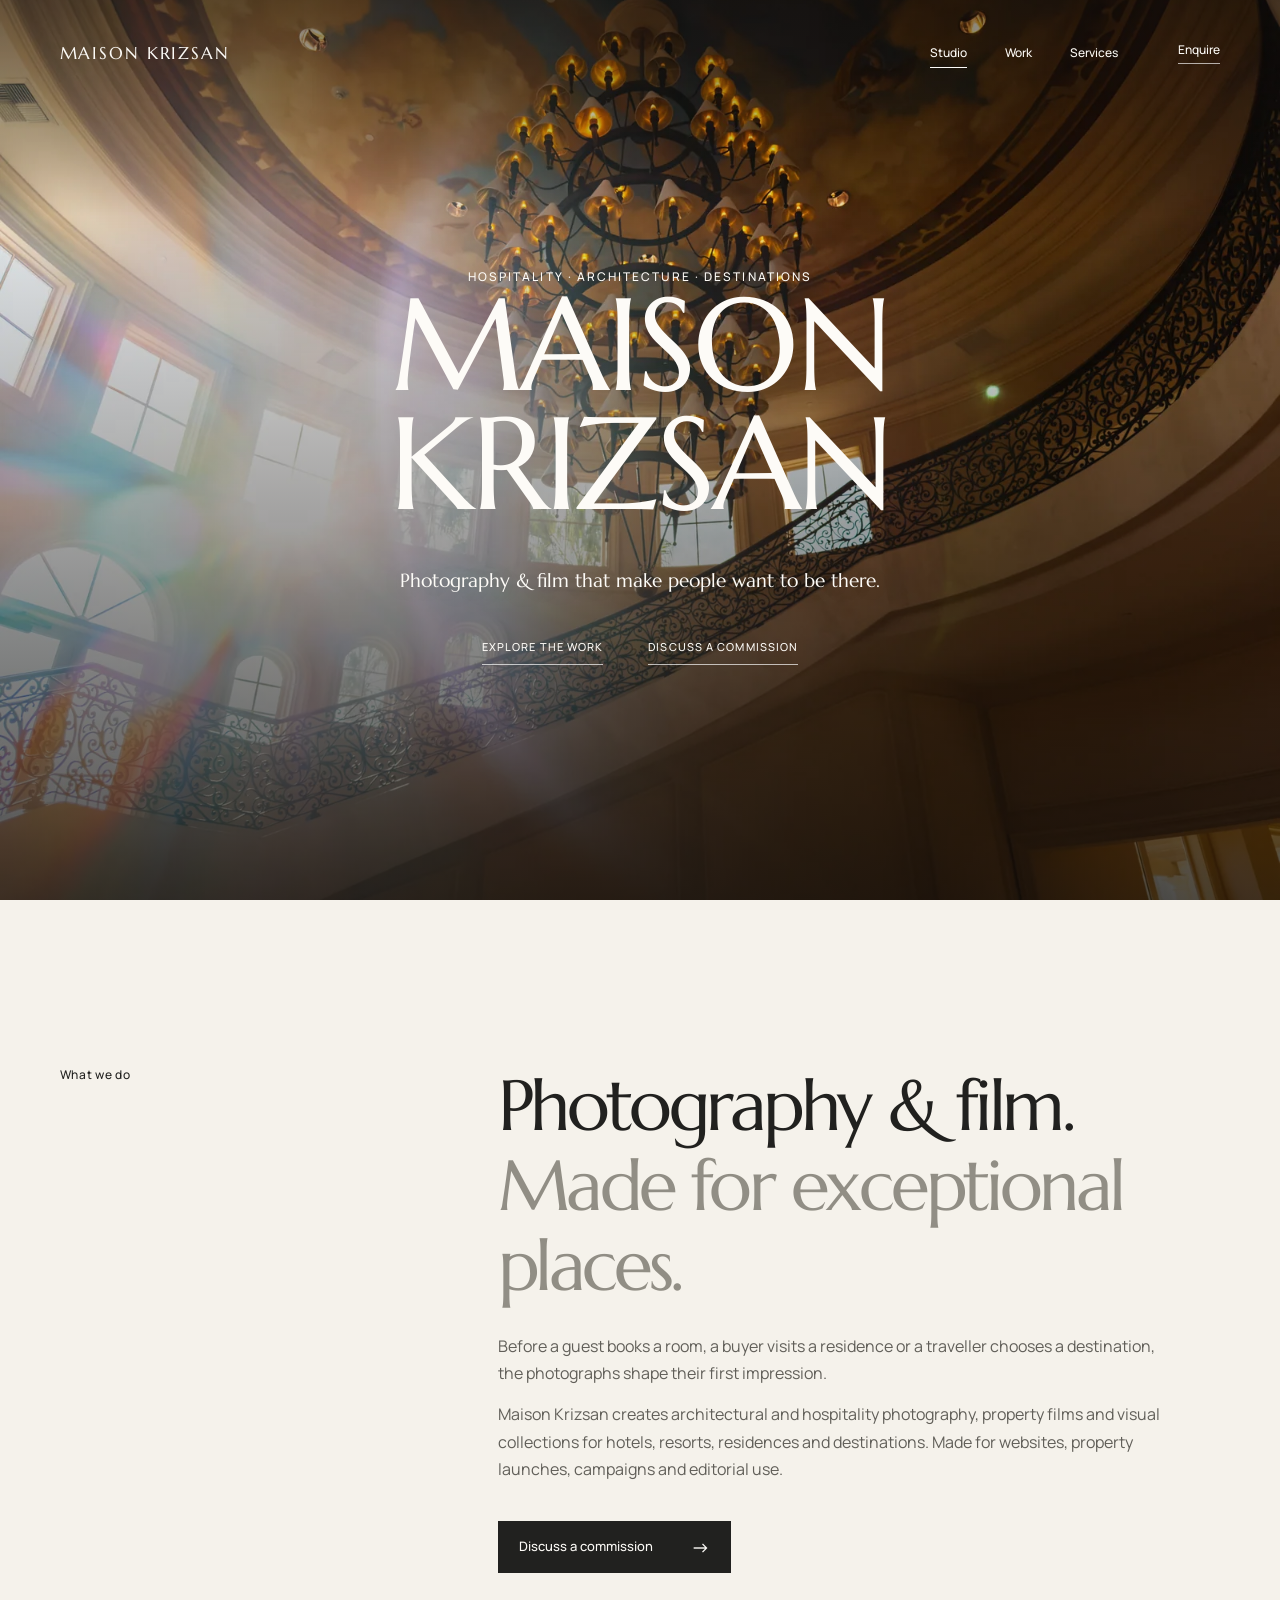
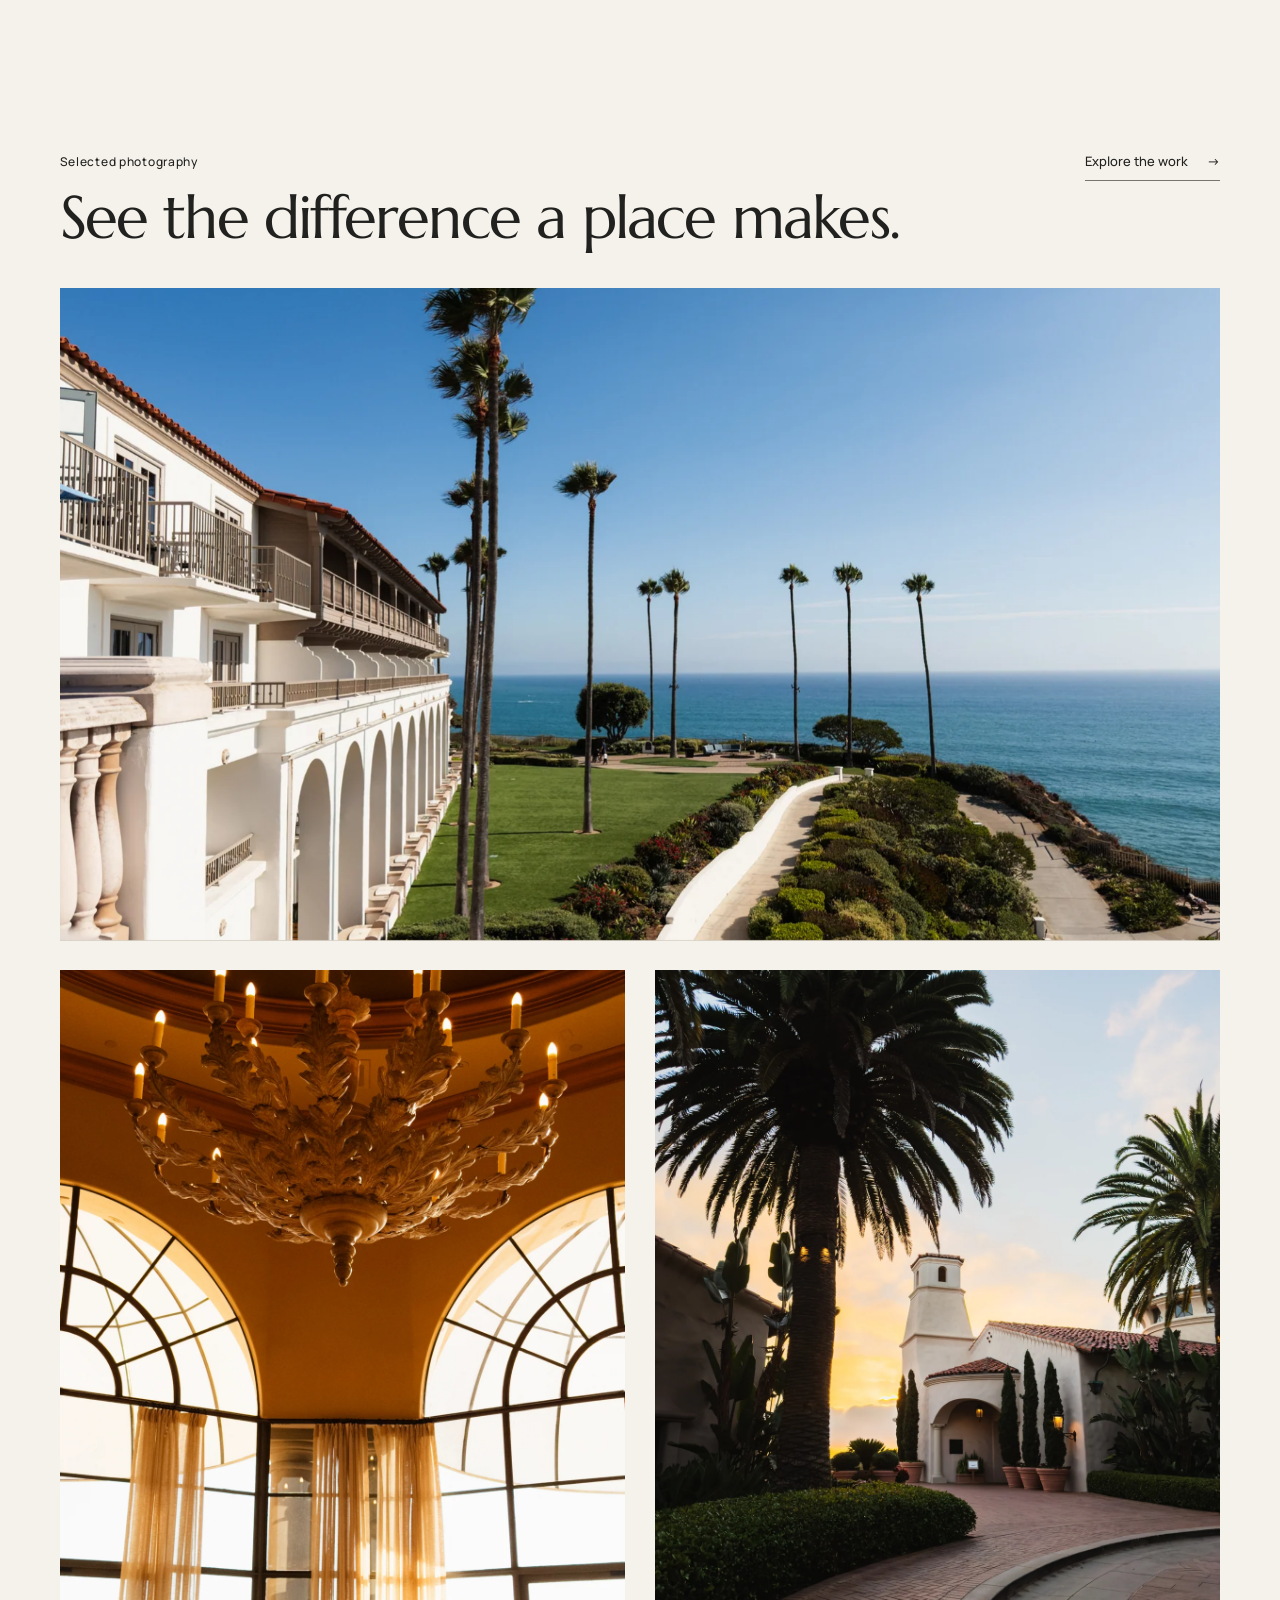
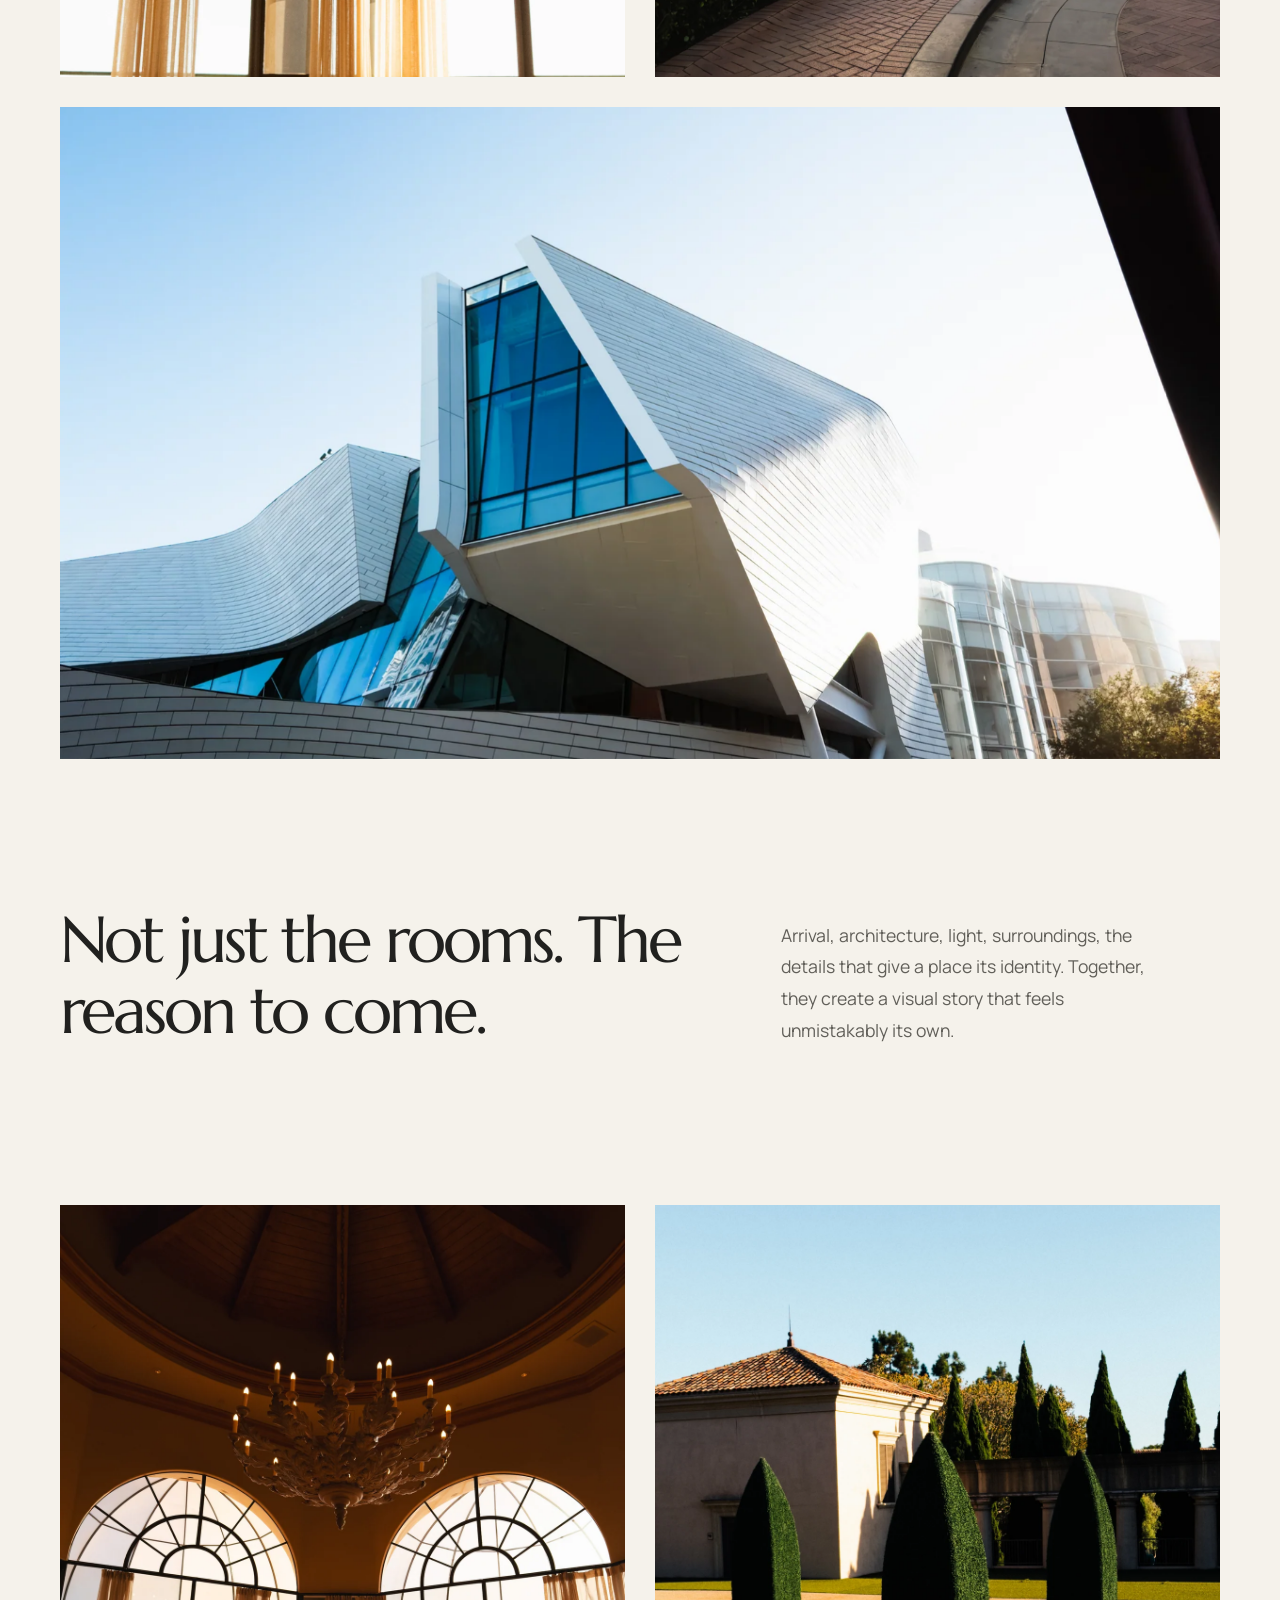
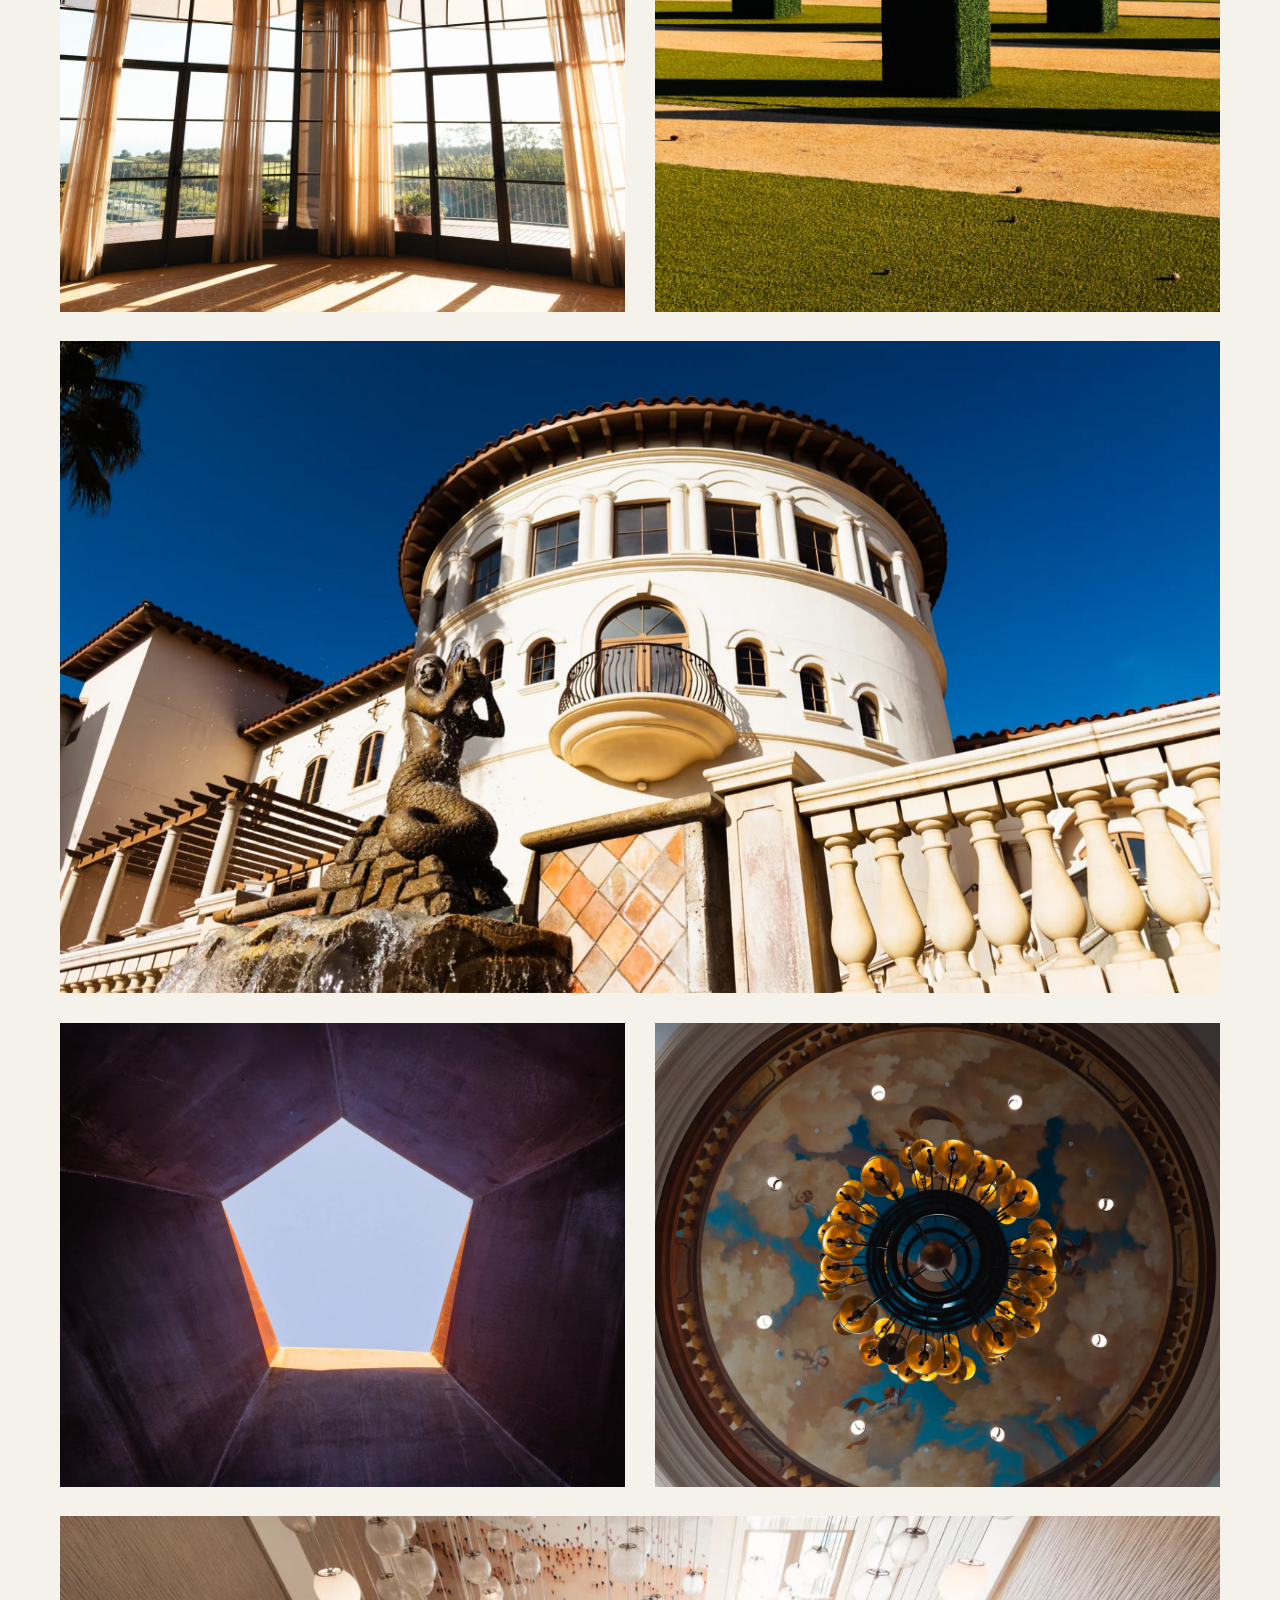
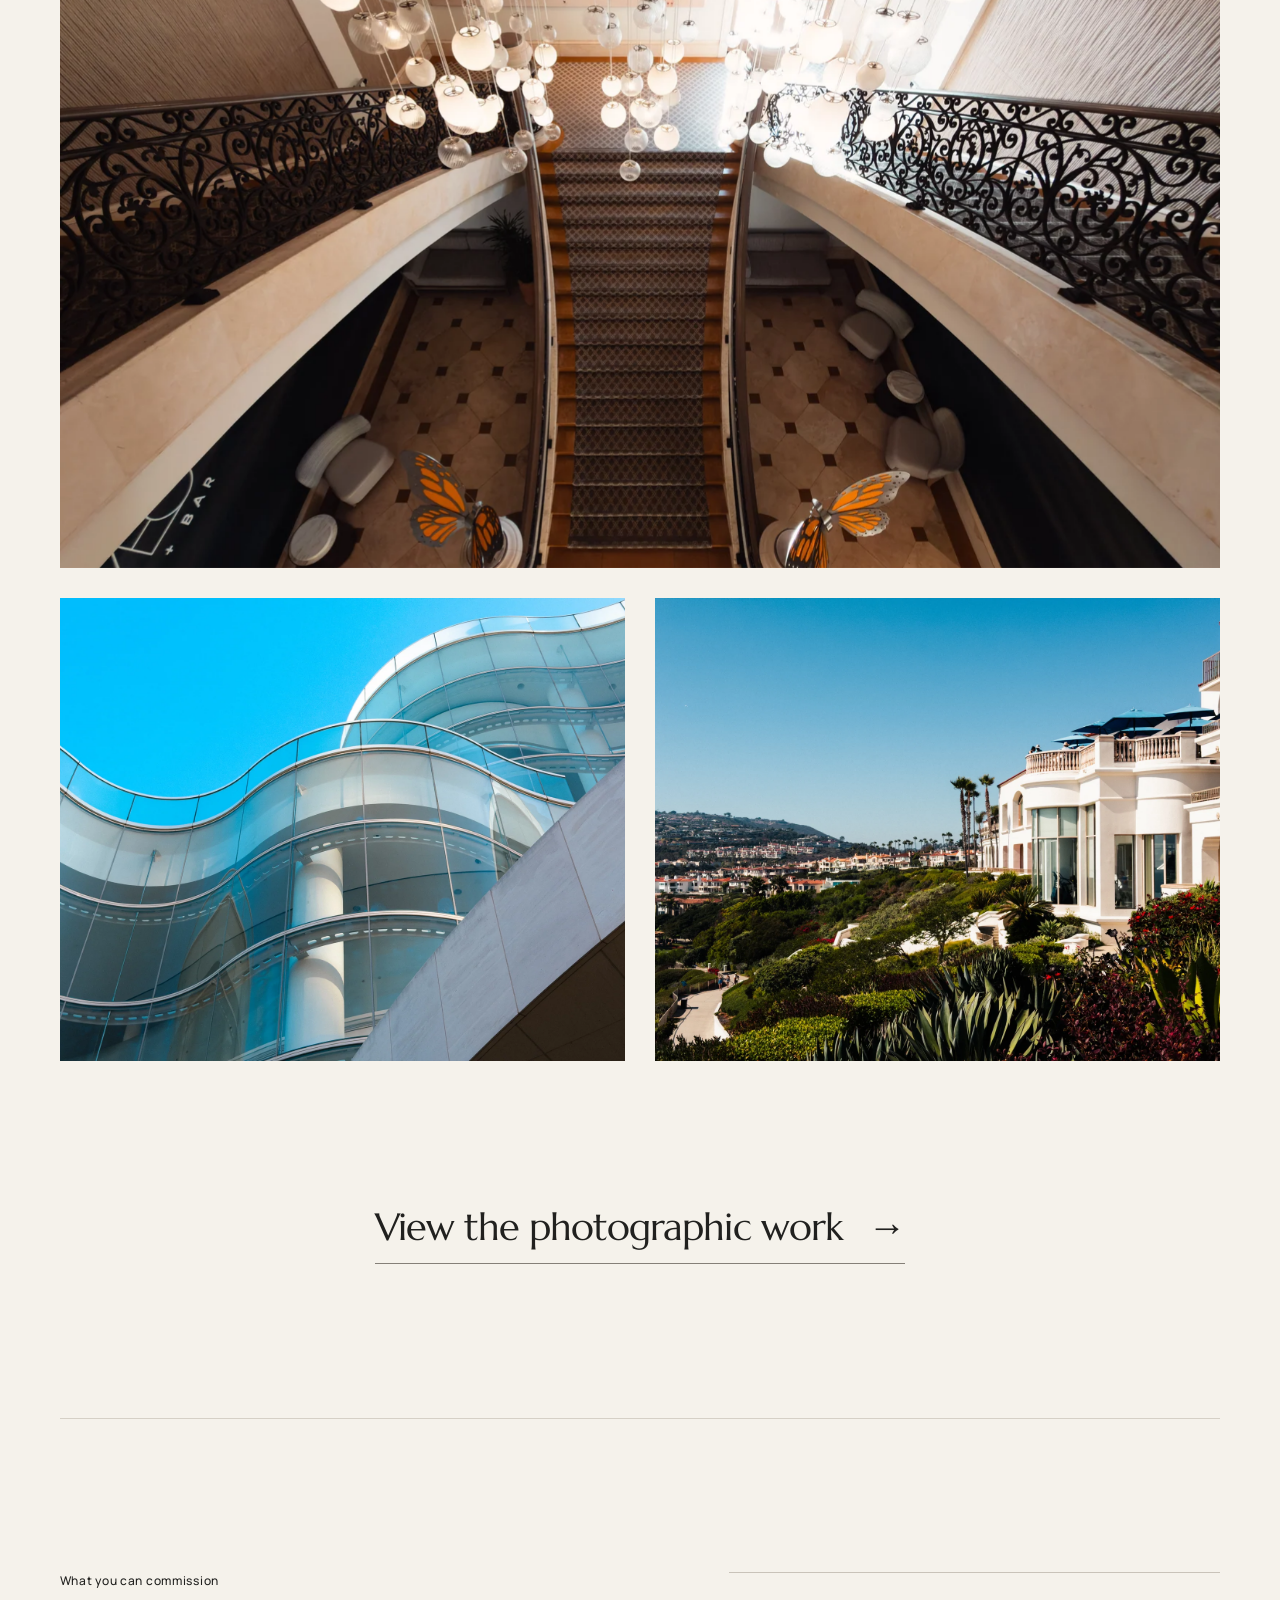
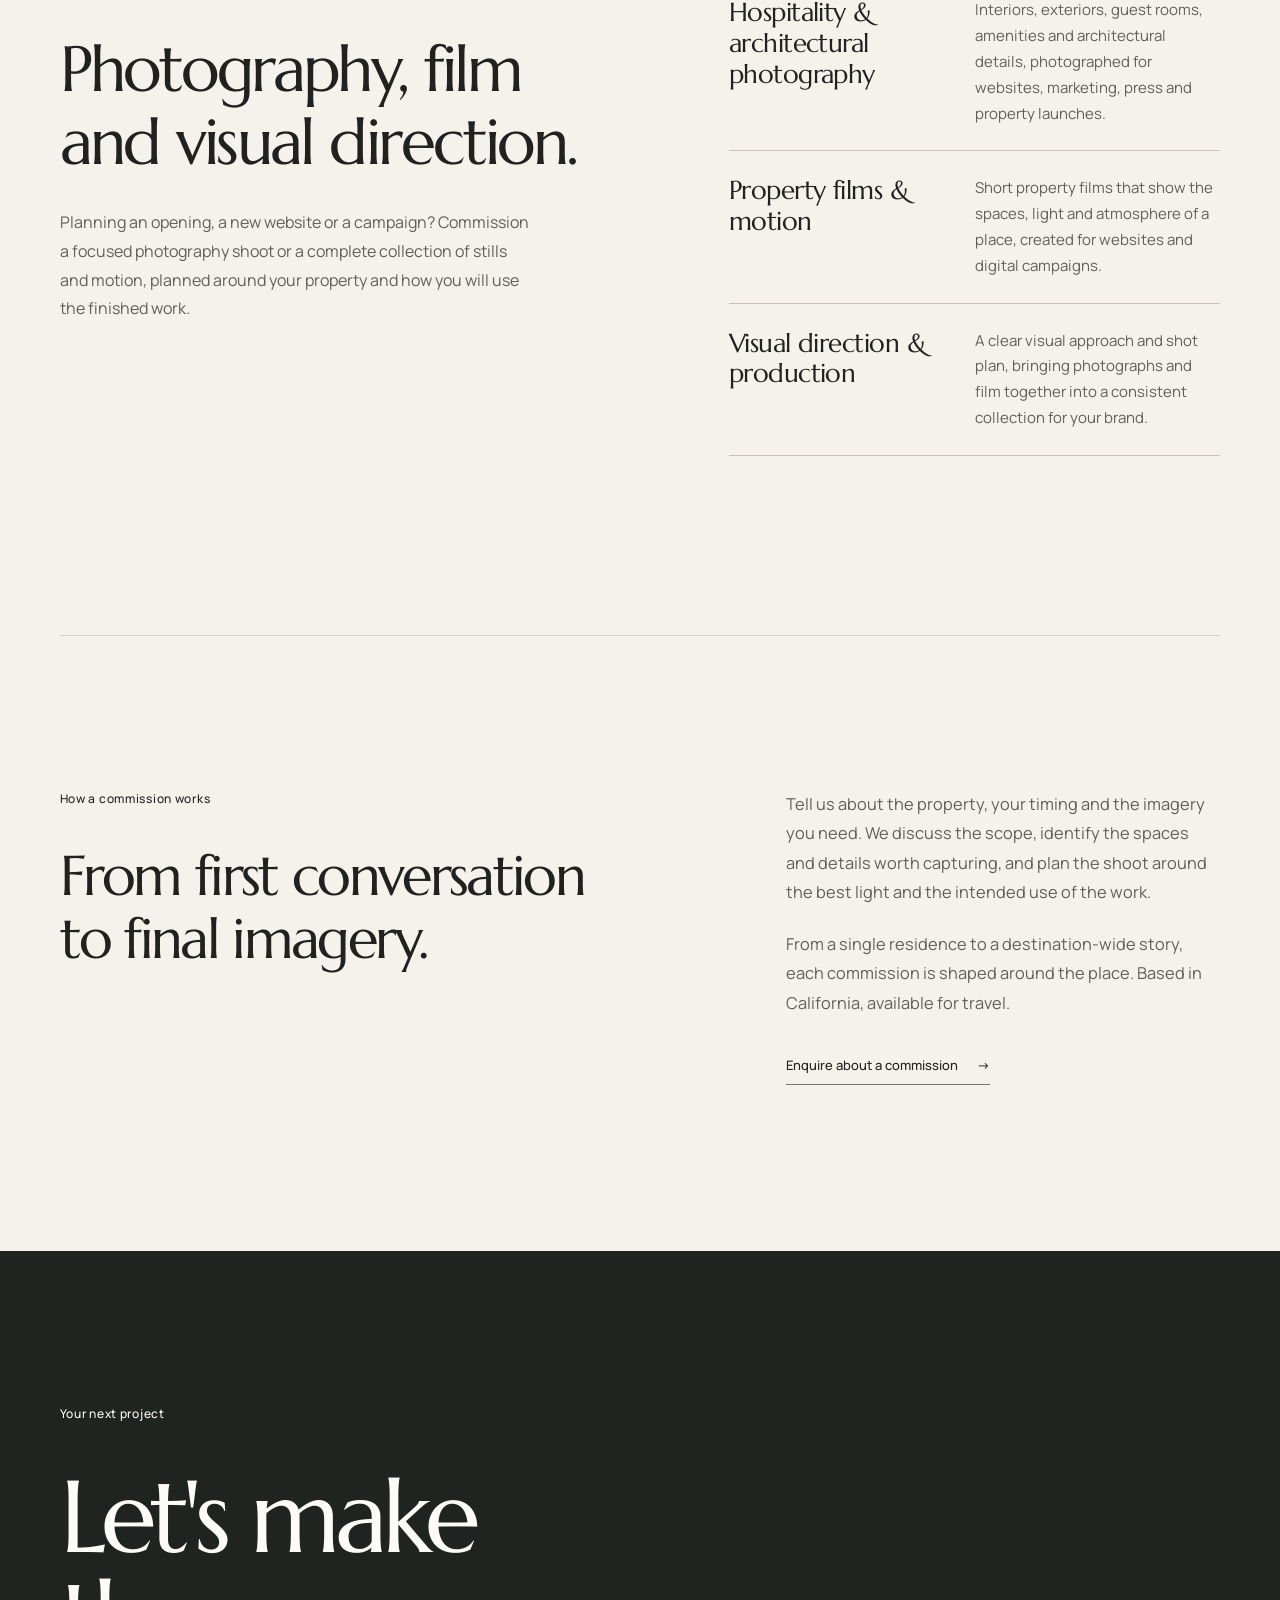
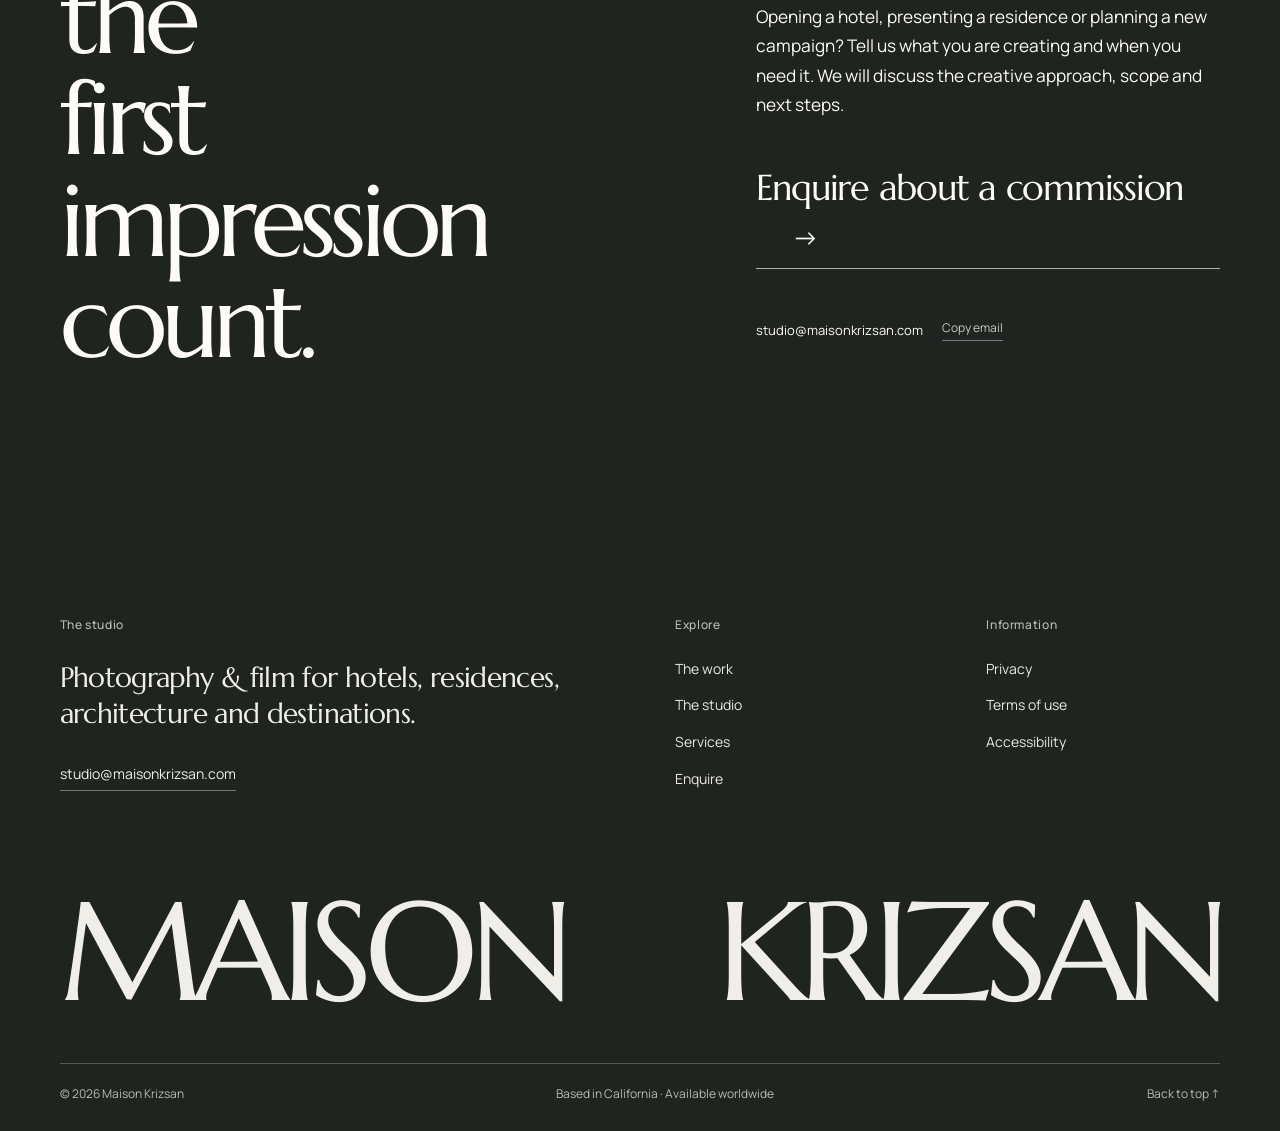
==== commit dee843c6: "Add files via upload" ====
--- a/index.html
+++ b/index.html
@@ -1,23 +1,23 @@
 <!DOCTYPE html>
 
-<html lang="en"><head><meta charset="utf-8"/><meta content="width=device-width,initial-scale=1" name="viewport"/><meta content="#f5f2eb" name="theme-color"/><link href="/assets/favicon.svg" rel="icon" type="image/svg+xml"/><link href="https://fonts.googleapis.com" rel="preconnect"/><link crossorigin="" href="https://fonts.gstatic.com" rel="preconnect"/><link href="https://fonts.googleapis.com/css2?family=Marcellus&amp;family=Manrope:wght@400;500;600&amp;display=swap" rel="stylesheet"/><link href="/styles.css" rel="stylesheet"/><script defer="" src="/script.js"></script><title>Maison Krizsan | Hospitality Photography &amp; Film Commissions</title><meta content="Maison Krizsan creates photography and film for hotels, resorts, architecture, residences and destinations. Explore the work and enquire about a commission." name="description"/><link href="https://maisonkrizsan.com/" rel="canonical"/><meta content="website" property="og:type"/><meta content="MAISON KRIZSAN | Hospitality, Architecture &amp; Destination Photography" property="og:title"/><meta content="Photography and film for hotels, residences and destinations." property="og:description"/><meta content="https://maisonkrizsan.com/assets/maison-social.jpg" property="og:image"/><meta content="summary_large_image" name="twitter:card"/></head><body class="page-home" id="top"><a class="skip-link" href="#main">Skip to content</a><header class="site-header" id="site-header"><div class="nav-wrap"><a aria-label="Maison Krizsan, homepage" class="nav-wordmark" href="/">MAISON KRIZSAN</a><nav aria-label="Primary navigation" class="nav-desktop"><a data-nav="home" href="/#studio">Studio</a><a data-nav="work" href="/work">Work</a><a href="/#commissions">Services</a></nav><a class="nav-enquire" href="/#enquire">Enquire</a><button aria-controls="mobile-nav" aria-expanded="false" aria-label="Open navigation" class="nav-toggle" type="button"><span></span><span></span></button></div><nav aria-label="Mobile navigation" class="mobile-nav" hidden="" id="mobile-nav"><a href="/#studio">Studio</a><a href="/work">Work</a><a href="/#commissions">Services</a><a href="/#enquire">Enquire</a></nav></header><main id="main">
-<section aria-labelledby="hero-title" class="cover cover--home cover--v3 cover--motion"><div class="cover-photo"><img alt="Dome and chandelier with sunlight streaming through" decoding="async" fetchpriority="high" height="1200" loading="eager" sizes="100vw" src="/assets/webp/batch-01/destination-20-1600.webp" srcset="/assets/webp/batch-01/destination-20-960.webp 960w, /assets/webp/batch-01/destination-20-1600.webp 1600w, /assets/webp/batch-01/destination-20-2560.webp 2560w" width="1600"/> <video aria-hidden="true" class="cover-video" data-src="/assets/video/maison-hero-v1.mp4" disablepictureinpicture="" id="maison-hero-video" loop="" muted="" playsinline="" poster="/assets/webp/batch-01/destination-20-1600.webp" preload="none" tabindex="-1"></video></div><div class="cover-vignette"></div><div class="cover-center"><p class="cover-kicker">Hospitality · Architecture · Destinations</p><h1 class="cover-wordmark" id="hero-title"><span>MAISON</span><span>KRIZSAN</span></h1><p class="cover-description">Photography &amp; film that make people want to be there.</p><div class="cover-actions"><a href="/work">Explore the work</a><a href="/#enquire">Discuss a commission</a></div></div></section>
-<section aria-labelledby="studio-heading" class="intro intro--v2 shell" id="studio"><p class="section-label">What we do</p><div><h2 id="studio-heading">Photography &amp; film.<br/><em>Made for exceptional places.</em></h2><p>Before a guest books a room, a buyer visits a residence or a traveller chooses a destination, the photographs shape their first impression.</p><p>Maison Krizsan creates architectural and hospitality photography, property films and visual collections for hotels, resorts, residences and destinations. Made for websites, property launches, campaigns and editorial use.</p><a class="intro-cta" href="/#enquire">Discuss a commission <span aria-hidden="true">→</span></a></div></section>
+<html lang="en"><head><meta charset="utf-8"/><meta content="width=device-width,initial-scale=1" name="viewport"/><meta content="#f5f2eb" name="theme-color"/><link href="/assets/favicon.svg" rel="icon" type="image/svg+xml"/><link href="https://fonts.googleapis.com" rel="preconnect"/><link crossorigin="" href="https://fonts.gstatic.com" rel="preconnect"/><link href="https://fonts.googleapis.com/css2?family=Marcellus&amp;family=Manrope:wght@400;500;600&amp;display=swap" rel="stylesheet"/><link href="/styles.css" rel="stylesheet"/><script defer="" src="/script.js"></script><title>Maison Krizsan | Hospitality Photography &amp; Film Commissions</title><meta content="Maison Krizsan creates photography and film for hotels, resorts, architecture, residences and destinations. Explore the work and enquire about a commission." name="description"/><link href="https://maisonkrizsan.com/" rel="canonical"/><meta content="website" property="og:type"/><meta content="MAISON KRIZSAN | Hospitality, Architecture &amp; Destination Photography" property="og:title"/><meta content="Photography and film for hotels, residences and destinations." property="og:description"/><meta content="https://maisonkrizsan.com/assets/maison-social.jpg" property="og:image"/><meta content="summary_large_image" name="twitter:card"/></head><body class="page-home" id="top"><a class="skip-link" href="#main">Skip to content</a><header class="site-header" id="site-header"><div class="nav-wrap"><a aria-label="Maison Krizsan, homepage" class="nav-wordmark" href="/">MAISON KRIZSAN</a><nav aria-label="Primary navigation" class="nav-desktop"><a data-nav="home" href="/#studio">Studio</a><a data-nav="work" href="/work">Work</a><a href="/#commissions">Services</a></nav><a class="nav-enquire" href="/enquire">Enquire</a><button aria-controls="mobile-nav" aria-expanded="false" aria-label="Open navigation" class="nav-toggle" type="button"><span></span><span></span></button></div><nav aria-label="Mobile navigation" class="mobile-nav" hidden="" id="mobile-nav"><a href="/#studio">Studio</a><a href="/work">Work</a><a href="/#commissions">Services</a><a href="/enquire">Enquire</a></nav></header><main id="main">
+<section aria-labelledby="hero-title" class="cover cover--home cover--v3 cover--motion"><div class="cover-photo"><img alt="Dome and chandelier with sunlight streaming through" decoding="async" fetchpriority="high" height="1200" loading="eager" sizes="100vw" src="/assets/webp/batch-01/destination-20-1600.webp" srcset="/assets/webp/batch-01/destination-20-960.webp 960w, /assets/webp/batch-01/destination-20-1600.webp 1600w, /assets/webp/batch-01/destination-20-2560.webp 2560w" width="1600"/> <video aria-hidden="true" class="cover-video" data-src="/assets/video/maison-hero-v1.mp4" disablepictureinpicture="" id="maison-hero-video" loop="" muted="" playsinline="" poster="/assets/webp/batch-01/destination-20-1600.webp" preload="none" tabindex="-1"></video></div><div class="cover-vignette"></div><div class="cover-center"><p class="cover-kicker">Hospitality · Architecture · Destinations</p><h1 class="cover-wordmark" id="hero-title"><span>MAISON</span><span>KRIZSAN</span></h1><p class="cover-description">Photography &amp; film that make people want to be there.</p><div class="cover-actions"><a href="/work">Explore the work</a><a href="/enquire">Discuss a commission</a></div></div></section>
+<section aria-labelledby="studio-heading" class="intro intro--v2 shell" id="studio"><p class="section-label">What we do</p><div><h2 id="studio-heading">Photography &amp; film.<br/><em>Made for exceptional places.</em></h2><p>Before a guest books a room, a buyer visits a residence or a traveller chooses a destination, the photographs shape their first impression.</p><p>Maison Krizsan creates architectural and hospitality photography, property films and visual collections for hotels, resorts, residences and destinations. Made for websites, property launches, campaigns and editorial use.</p><a class="intro-cta" href="/enquire">Discuss a commission <span aria-hidden="true">→</span></a></div></section>
 <section aria-labelledby="work-heading" class="selected selected--v2" id="selected-work"><div class="shell section-heading"><div><p class="section-label">Selected photography</p><h2 id="work-heading">See the difference a place makes.</h2></div><a class="text-link" href="/work">Explore the work <span aria-hidden="true">→</span></a></div><div class="work-story shell">
-<figure class="editorial-photo editorial-photo--spread" data-cinema="slow" data-photo-id="15"><a aria-label="Explore Maison Krizsan photographic work" class="home-photo-link" href="/work"><img alt="Arcaded beachfront architecture facing the Pacific" decoding="async" height="1200" loading="lazy" sizes="(max-width:760px) 94vw, 90vw" src="/assets/webp/batch-01/destination-15-1600.webp" srcset="/assets/webp/batch-01/destination-15-960.webp 960w, /assets/webp/batch-01/destination-15-1600.webp 1600w, /assets/webp/batch-01/destination-15-2560.webp 2560w" width="1600"/></a></figure>
-<div class="editorial-duo editorial-duo--portraits"><figure class="editorial-photo editorial-photo--portrait" data-cinema="slow" data-photo-id="7"><a aria-label="Explore Maison Krizsan photographic work" class="home-photo-link" href="/work"><img alt="Chandelier within a tall arched interior" decoding="async" height="1600" loading="lazy" sizes="(max-width:760px) 94vw, 90vw" src="/assets/webp/batch-01/destination-07-1600.webp" srcset="/assets/webp/batch-01/destination-07-960.webp 720w, /assets/webp/batch-01/destination-07-1600.webp 1200w, /assets/webp/batch-01/destination-07-2560.webp 1920w" width="1200"/></a></figure><figure class="editorial-photo editorial-photo--portrait" data-photo-id="10"><a aria-label="Explore Maison Krizsan photographic work" class="home-photo-link" href="/work"><img alt="Palm-lined entrance to a Mediterranean style property at dusk" decoding="async" height="1600" loading="lazy" sizes="(max-width:760px) 94vw, 90vw" src="/assets/webp/batch-01/destination-10-1600.webp" srcset="/assets/webp/batch-01/destination-10-960.webp 720w, /assets/webp/batch-01/destination-10-1600.webp 1200w, /assets/webp/batch-01/destination-10-2560.webp 1920w" width="1200"/></a></figure></div>
-<figure class="editorial-photo editorial-photo--spread" data-cinema="slow" data-photo-id="22"><a aria-label="Explore Maison Krizsan photographic work" class="home-photo-link" href="/work"><img alt="Angular modern building under bright sky" decoding="async" height="1200" loading="lazy" sizes="(max-width:760px) 94vw, 90vw" src="/assets/webp/batch-01/destination-22-1600.webp" srcset="/assets/webp/batch-01/destination-22-960.webp 960w, /assets/webp/batch-01/destination-22-1600.webp 1600w, /assets/webp/batch-01/destination-22-2560.webp 2560w" width="1600"/></a></figure>
+<figure class="editorial-photo editorial-photo--spread" data-cinema="frame" data-photo-id="15"><a aria-label="Explore Maison Krizsan photographic work" class="home-photo-link" href="/work"><img alt="Arcaded beachfront architecture facing the Pacific" decoding="async" height="1200" loading="lazy" sizes="(max-width:760px) 94vw, 90vw" src="/assets/webp/batch-01/destination-15-1600.webp" srcset="/assets/webp/batch-01/destination-15-960.webp 960w, /assets/webp/batch-01/destination-15-1600.webp 1600w, /assets/webp/batch-01/destination-15-2560.webp 2560w" width="1600"/></a></figure>
+<div class="editorial-duo editorial-duo--portraits" data-cinema="reveal"><figure class="editorial-photo editorial-photo--portrait" data-photo-id="7"><a aria-label="Explore Maison Krizsan photographic work" class="home-photo-link" href="/work"><img alt="Chandelier within a tall arched interior" decoding="async" height="1600" loading="lazy" sizes="(max-width:760px) 94vw, 90vw" src="/assets/webp/batch-01/destination-07-1600.webp" srcset="/assets/webp/batch-01/destination-07-960.webp 720w, /assets/webp/batch-01/destination-07-1600.webp 1200w, /assets/webp/batch-01/destination-07-2560.webp 1920w" width="1200"/></a></figure><figure class="editorial-photo editorial-photo--portrait" data-photo-id="10"><a aria-label="Explore Maison Krizsan photographic work" class="home-photo-link" href="/work"><img alt="Palm-lined entrance to a Mediterranean style property at dusk" decoding="async" height="1600" loading="lazy" sizes="(max-width:760px) 94vw, 90vw" src="/assets/webp/batch-01/destination-10-1600.webp" srcset="/assets/webp/batch-01/destination-10-960.webp 720w, /assets/webp/batch-01/destination-10-1600.webp 1200w, /assets/webp/batch-01/destination-10-2560.webp 1920w" width="1200"/></a></figure></div>
+<figure class="editorial-photo editorial-photo--spread" data-cinema="frame" data-photo-id="22"><a aria-label="Explore Maison Krizsan photographic work" class="home-photo-link" href="/work"><img alt="Angular modern building under bright sky" decoding="async" height="1200" loading="lazy" sizes="(max-width:760px) 94vw, 90vw" src="/assets/webp/batch-01/destination-22-1600.webp" srcset="/assets/webp/batch-01/destination-22-960.webp 960w, /assets/webp/batch-01/destination-22-1600.webp 1600w, /assets/webp/batch-01/destination-22-2560.webp 2560w" width="1600"/></a></figure>
 <div class="story-pause"><h3>Not just the rooms. The reason to come.</h3><p>Arrival, architecture, light, surroundings, the details that give a place its identity. Together, they create a visual story that feels unmistakably its own.</p></div>
-<div class="editorial-duo editorial-duo--portraits"><figure class="editorial-photo editorial-photo--portrait" data-cinema="slow" data-photo-id="33"><a aria-label="Explore Maison Krizsan photographic work" class="home-photo-link" href="/work"><img alt="Grand chandelier before symmetrical arched windows" decoding="async" height="1600" loading="lazy" sizes="(max-width:760px) 94vw, 90vw" src="/assets/webp/batch-02/IMG_0826-1791704242-1600.webp" srcset="/assets/webp/batch-02/IMG_0826-1791704242-960.webp 720w, /assets/webp/batch-02/IMG_0826-1791704242-1600.webp 1200w, /assets/webp/batch-02/IMG_0826-1791704242-2560.webp 1920w" width="1200"/></a></figure><figure class="editorial-photo editorial-photo--portrait" data-photo-id="8"><a aria-label="Explore Maison Krizsan photographic work" class="home-photo-link" href="/work"><img alt="Formal landscape paths with cypress trees" decoding="async" height="1600" loading="lazy" sizes="(max-width:760px) 94vw, 90vw" src="/assets/webp/batch-01/destination-08-1600.webp" srcset="/assets/webp/batch-01/destination-08-960.webp 720w, /assets/webp/batch-01/destination-08-1600.webp 1200w, /assets/webp/batch-01/destination-08-2560.webp 1920w" width="1200"/></a></figure></div>
-<figure class="editorial-photo editorial-photo--spread" data-cinema="slow" data-photo-id="19"><a aria-label="Explore Maison Krizsan photographic work" class="home-photo-link" href="/work"><img alt="Classical coastal architecture and sculptural balustrade" decoding="async" height="1200" loading="lazy" sizes="(max-width:760px) 94vw, 90vw" src="/assets/webp/batch-01/destination-19-1600.webp" srcset="/assets/webp/batch-01/destination-19-960.webp 960w, /assets/webp/batch-01/destination-19-1600.webp 1600w, /assets/webp/batch-01/destination-19-2560.webp 2560w" width="1600"/></a></figure>
+<div class="editorial-duo editorial-duo--portraits" data-cinema="reveal"><figure class="editorial-photo editorial-photo--portrait" data-photo-id="33"><a aria-label="Explore Maison Krizsan photographic work" class="home-photo-link" href="/work"><img alt="Grand chandelier before symmetrical arched windows" decoding="async" height="1600" loading="lazy" sizes="(max-width:760px) 94vw, 90vw" src="/assets/webp/batch-02/IMG_0826-1791704242-1600.webp" srcset="/assets/webp/batch-02/IMG_0826-1791704242-960.webp 720w, /assets/webp/batch-02/IMG_0826-1791704242-1600.webp 1200w, /assets/webp/batch-02/IMG_0826-1791704242-2560.webp 1920w" width="1200"/></a></figure><figure class="editorial-photo editorial-photo--portrait" data-photo-id="8"><a aria-label="Explore Maison Krizsan photographic work" class="home-photo-link" href="/work"><img alt="Formal landscape paths with cypress trees" decoding="async" height="1600" loading="lazy" sizes="(max-width:760px) 94vw, 90vw" src="/assets/webp/batch-01/destination-08-1600.webp" srcset="/assets/webp/batch-01/destination-08-960.webp 720w, /assets/webp/batch-01/destination-08-1600.webp 1200w, /assets/webp/batch-01/destination-08-2560.webp 1920w" width="1200"/></a></figure></div>
+<figure class="editorial-photo editorial-photo--spread" data-cinema="frame" data-photo-id="19"><a aria-label="Explore Maison Krizsan photographic work" class="home-photo-link" href="/work"><img alt="Classical coastal architecture and sculptural balustrade" decoding="async" height="1200" loading="lazy" sizes="(max-width:760px) 94vw, 90vw" src="/assets/webp/batch-01/destination-19-1600.webp" srcset="/assets/webp/batch-01/destination-19-960.webp 960w, /assets/webp/batch-01/destination-19-1600.webp 1600w, /assets/webp/batch-01/destination-19-2560.webp 2560w" width="1600"/></a></figure>
 <div class="editorial-duo editorial-duo--landscape"><figure class="editorial-photo editorial-photo--landscape" data-photo-id="21"><a aria-label="Explore Maison Krizsan photographic work" class="home-photo-link" href="/work"><img alt="Architectural skylight seen from beneath" decoding="async" height="1200" loading="lazy" sizes="(max-width:760px) 94vw, 90vw" src="/assets/webp/batch-01/destination-21-1600.webp" srcset="/assets/webp/batch-01/destination-21-960.webp 960w, /assets/webp/batch-01/destination-21-1600.webp 1600w, /assets/webp/batch-01/destination-21-2560.webp 2560w" width="1600"/></a></figure><figure class="editorial-photo editorial-photo--landscape" data-photo-id="54"><a aria-label="Explore Maison Krizsan photographic work" class="home-photo-link" href="/work"><img alt="Ornate circular dome and central decorative fixture" decoding="async" height="1200" loading="lazy" sizes="(max-width:760px) 94vw, 90vw" src="/assets/webp/batch-02/IMG_1566-1600.webp" srcset="/assets/webp/batch-02/IMG_1566-960.webp 960w, /assets/webp/batch-02/IMG_1566-1600.webp 1600w, /assets/webp/batch-02/IMG_1566-2560.webp 2560w" width="1600"/></a></figure></div>
-<figure class="editorial-photo editorial-photo--spread" data-cinema="slow" data-photo-id="56"><a aria-label="Explore Maison Krizsan photographic work" class="home-photo-link" href="/work"><img alt="Looking down into a grand multi-level staircase" decoding="async" height="1200" loading="lazy" sizes="(max-width:760px) 94vw, 90vw" src="/assets/webp/batch-02/IMG_1583-1600.webp" srcset="/assets/webp/batch-02/IMG_1583-960.webp 960w, /assets/webp/batch-02/IMG_1583-1600.webp 1600w, /assets/webp/batch-02/IMG_1583-2560.webp 2560w" width="1600"/></a></figure>
+<figure class="editorial-photo editorial-photo--spread" data-cinema="frame" data-photo-id="56"><a aria-label="Explore Maison Krizsan photographic work" class="home-photo-link" href="/work"><img alt="Looking down into a grand multi-level staircase" decoding="async" height="1200" loading="lazy" sizes="(max-width:760px) 94vw, 90vw" src="/assets/webp/batch-02/IMG_1583-1600.webp" srcset="/assets/webp/batch-02/IMG_1583-960.webp 960w, /assets/webp/batch-02/IMG_1583-1600.webp 1600w, /assets/webp/batch-02/IMG_1583-2560.webp 2560w" width="1600"/></a></figure>
 <div class="editorial-duo editorial-duo--landscape"><figure class="editorial-photo editorial-photo--landscape" data-photo-id="63"><a aria-label="Explore Maison Krizsan photographic work" class="home-photo-link" href="/work"><img alt="Modern glass and steel facade against blue sky" decoding="async" height="1200" loading="lazy" sizes="(max-width:760px) 94vw, 90vw" src="/assets/webp/batch-02/IMG_1677-1600.webp" srcset="/assets/webp/batch-02/IMG_1677-960.webp 960w, /assets/webp/batch-02/IMG_1677-1600.webp 1600w, /assets/webp/batch-02/IMG_1677-2560.webp 2560w" width="1600"/></a></figure><figure class="editorial-photo editorial-photo--landscape" data-photo-id="12"><a aria-label="Explore Maison Krizsan photographic work" class="home-photo-link" href="/work"><img alt="Grand white hotel building overlooking coastal hills" decoding="async" height="1200" loading="lazy" sizes="(max-width:760px) 94vw, 90vw" src="/assets/webp/batch-01/destination-12-1600.webp" srcset="/assets/webp/batch-01/destination-12-960.webp 960w, /assets/webp/batch-01/destination-12-1600.webp 1600w, /assets/webp/batch-01/destination-12-2560.webp 2560w" width="1600"/></a></figure></div>
 <div class="selected-more"><a class="large-text-link" href="/work">View the photographic work <span aria-hidden="true">→</span></a></div>
 </div></section>
 <section aria-labelledby="capabilities-heading" class="capabilities capabilities--v2 shell" id="commissions"><div class="capabilities-intro"><p class="section-label">What you can commission</p><h2 id="capabilities-heading">Photography, film<br/>and visual direction.</h2><p>Planning an opening, a new website or a campaign? Commission a focused photography shoot or a complete collection of stills and motion, planned around your property and how you will use the finished work.</p></div><div class="services"><article><h3>Hospitality &amp; architectural photography</h3><p>Interiors, exteriors, guest rooms, amenities and architectural details, photographed for websites, marketing, press and property launches.</p></article><article><h3>Property films &amp; motion</h3><p>Short property films that show the spaces, light and atmosphere of a place, created for websites and digital campaigns.</p></article><article><h3>Visual direction &amp; production</h3><p>A clear visual approach and shot plan, bringing photographs and film together into a consistent collection for your brand.</p></article></div></section>
-<section aria-labelledby="process-heading" class="commission-process shell"><div><p class="section-label">How a commission works</p><h2 id="process-heading">From first conversation<br/>to final imagery.</h2></div><div class="process-body"><p>Tell us about the property, your timing and the imagery you need. We discuss the scope, identify the spaces and details worth capturing, and plan the shoot around the best light and the intended use of the work.</p><p>From a single residence to a destination-wide story, each commission is shaped around the place. Based in California, available for travel.</p><a class="text-link" href="/#enquire">Enquire about a commission <span aria-hidden="true">→</span></a></div></section>
-<section aria-labelledby="enquire-heading" class="contact" id="enquire"><div class="shell contact-inner"><div><p class="section-label">Your next project</p><h2 id="enquire-heading">Let's make the<br/>first impression count.</h2></div><div class="contact-details"><p>Opening a hotel, presenting a residence or planning a new campaign? Tell us what you are creating and when you need it. We will discuss the creative approach, scope and next steps.</p><a class="contact-cta" href="mailto:studio@maisonkrizsan.com?subject=Maison%20Krizsan%20%7C%20Commission%20enquiry&amp;body=Property%20or%20brand%3A%0ALocation%3A%0AProject%20date%20/%20launch%20timeline%3A%0APhotography%2C%20film%20or%20both%3A%0AWhere%20the%20imagery%20will%20be%20used%3A%0ABrief%20/%20further%20details%3A%0A">Enquire about a commission <span aria-hidden="true">→</span></a><div class="email-row"><a href="mailto:studio@maisonkrizsan.com">studio@maisonkrizsan.com</a><button class="copy-email" data-email="studio@maisonkrizsan.com" type="button">Copy email</button></div><span aria-live="polite" class="copy-notice" role="status"></span></div></div></section></main><footer aria-label="Site footer" class="site-footer">
+<section aria-labelledby="process-heading" class="commission-process shell"><div><p class="section-label">How a commission works</p><h2 id="process-heading">From first conversation<br/>to final imagery.</h2></div><div class="process-body"><p>Tell us about the property, your timing and the imagery you need. We discuss the scope, identify the spaces and details worth capturing, and plan the shoot around the best light and the intended use of the work.</p><p>From a single residence to a destination-wide story, each commission is shaped around the place. Based in California, available for travel.</p><a class="text-link" href="/enquire">Enquire about a commission <span aria-hidden="true">→</span></a></div></section>
+<section aria-labelledby="enquire-heading" class="contact" id="enquire"><div class="shell contact-inner"><div><p class="section-label">Your next project</p><h2 id="enquire-heading">Let's make the<br/>first impression count.</h2></div><div class="contact-details"><p>Opening a hotel, presenting a residence or planning a new campaign? Tell us what you are creating and when you need it. We will discuss the creative approach, scope and next steps.</p><a class="contact-cta" href="/enquire">Enquire about a commission <span aria-hidden="true">→</span></a><div class="email-row"><a href="mailto:studio@maisonkrizsan.com">studio@maisonkrizsan.com</a><button class="copy-email" data-email="studio@maisonkrizsan.com" type="button">Copy email</button></div><span aria-live="polite" class="copy-notice" role="status"></span></div></div></section></main><footer aria-label="Site footer" class="site-footer">
 <div class="footer-frame">
 <div class="footer-directory">
 <div class="footer-about"><p class="footer-eyebrow">The studio</p>
@@ -26,7 +26,7 @@
 </div>
 <nav aria-label="Explore Maison Krizsan" class="footer-links">
 <p class="footer-eyebrow">Explore</p>
-<a href="/work">The work</a><a href="/#studio">The studio</a><a href="/#commissions">Services</a><a href="/#enquire">Enquire</a>
+<a href="/work">The work</a><a href="/#studio">The studio</a><a href="/#commissions">Services</a><a href="/enquire">Enquire</a>
 </nav>
 <nav aria-label="Policies and accessibility" class="footer-links footer-legal">
 <p class="footer-eyebrow">Information</p>
--- a/styles.css
+++ b/styles.css
@@ -262,19 +262,108 @@
 }
 
 
-/* Maison V5.2: opt-in scroll-directed photography. Static imagery unless JS enables motion. */
-html.maison-motion :is(.editorial-photo, .work-figure)[data-cinema="slow"] img {
-  transform: translate3d(0, var(--maison-drift, 0px), 0) scale(var(--maison-zoom, 1.06));
-  transition: none;
-  backface-visibility: hidden;
-}
-html.maison-motion .editorial-photo[data-cinema="slow"]:hover img,
-html.maison-motion .work-figure[data-cinema="slow"]:hover img {
-  transform: translate3d(0, var(--maison-drift, 0px), 0) scale(calc(var(--maison-zoom, 1.06) * 1.014));
-}
-@media (prefers-reduced-motion: reduce) {
-  html.maison-motion :is(.editorial-photo, .work-figure)[data-cinema="slow"] img {
-    transform: none !important;
-    transition: none !important;
-  }
-}
+
+/* V6 — Photographic choreography. Framed overscan, native scroll-linked progress.
+   No hero/video interference, no JS scroll loop and no moving typography. */
+@media (prefers-reduced-motion: no-preference) {
+  @supports (animation-timeline: view()) {
+    :is(.editorial-photo, .work-figure)[data-cinema="frame"] {
+      overflow: hidden;
+      isolation: isolate;
+      view-timeline-name: --maison-photo;
+      view-timeline-axis: block;
+    }
+    :is(.editorial-photo, .work-figure)[data-cinema="frame"] img {
+      animation: maison-frame-pan linear both;
+      animation-timeline: --maison-photo;
+      animation-range: entry 0% exit 100%;
+      will-change: transform;
+    }
+    @keyframes maison-frame-pan {
+      from { transform: translate3d(0, -2.4%, 0) scale(1.105); }
+      to { transform: translate3d(0, 2.4%, 0) scale(1.105); }
+    }
+    /* Diptychs reveal as a unified page composition rather than individual wobbling crops. */
+    .gallery-pair[data-cinema="reveal"], .editorial-duo[data-cinema="reveal"] {
+      animation: maison-pair-arrival linear both;
+      animation-timeline: view(block);
+      animation-range: entry 0% entry 68%;
+    }
+    @keyframes maison-pair-arrival {
+      from { opacity: .82; translate: 0 18px; }
+      to { opacity: 1; translate: 0 0; }
+    }
+  }
+}
+@media (prefers-reduced-motion: reduce), (prefers-reduced-data: reduce) {
+  :is(.editorial-photo, .work-figure)[data-cinema] img,
+  .gallery-pair[data-cinema],.editorial-duo[data-cinema] {
+    animation: none !important; transform: none !important; translate: none !important;
+  }
+}
+@media (max-width: 760px) {
+  @media (prefers-reduced-motion: no-preference) {
+    @supports (animation-timeline: view()) {
+      @keyframes maison-frame-pan {
+        from { transform: translate3d(0,-1.3%,0) scale(1.07); }
+        to { transform: translate3d(0,1.3%,0) scale(1.07); }
+      }
+      @keyframes maison-pair-arrival {
+        from { opacity: .9; translate: 0 9px; }
+        to { opacity: 1; translate: 0 0; }
+      }
+    }
+  }
+}
+/* Work page: commissioned work is offered immediately, then again after the opening edit. */
+.work-intro-actions {display:flex;flex-wrap:wrap;align-items:center;gap:16px 30px;margin-top:29px;}
+.work-intro-actions a {font:500 12px/1.5 Manrope,Arial,sans-serif;letter-spacing:.015em;text-decoration:none;border-bottom:1px solid currentColor;padding-bottom:7px;}
+.work-intro-actions a:focus-visible {outline:2px solid currentColor;outline-offset:5px;}
+.work-intro .work-intro-side {max-width:360px;}
+.work-intro .work-intro-side p {max-width:340px;}
+.work-commission-bridge {background:#e9e4db;color:#242522;margin:clamp(28px,4vw,64px) 0 clamp(30px,5vw,70px);padding:clamp(38px,6vw,85px) clamp(28px,6vw,90px);display:grid;grid-template-columns:1fr auto;align-items:end;gap:24px 56px;}
+.work-commission-bridge .bridge-eyebrow {font:500 11px/1.5 Manrope,Arial,sans-serif;letter-spacing:.12em;text-transform:uppercase;margin-bottom:25px;}
+.work-commission-bridge h2 {font:400 clamp(39px,4.5vw,73px)/1.08 Marcellus,Georgia,serif;letter-spacing:-.047em;max-width:800px;}
+.work-commission-bridge p {font:400 15px/1.7 Manrope,Arial,sans-serif;max-width:560px;margin-top:22px;color:#595950;}
+.work-commission-bridge .bridge-link {font:500 13px/1.4 Manrope,Arial,sans-serif;white-space:nowrap;text-decoration:none;border-bottom:1px solid #32362f;padding:0 0 10px;align-self:center;}
+.work-commission-bridge .bridge-link span {margin-left:14px;}
+@media (max-width:760px){
+  .work-intro .work-intro-side {margin-top:28px;}
+  .work-commission-bridge {grid-template-columns:1fr;padding:42px 25px 48px;gap:32px;}
+  .work-commission-bridge h2 {font-size:clamp(38px,9vw,58px);}
+  .work-commission-bridge .bridge-link {justify-self:start;}
+}
+/* The enquiry experience: editorial instead of a generic SaaS contact card. */
+.enquire-page{background:var(--paper);color:var(--ink);}
+.enquire-intro{padding:clamp(146px,16vw,222px) 0 clamp(65px,8vw,128px);border-bottom:1px solid #d8d2c9;}
+.enquire-intro .section-label {margin-bottom:28px;}
+.enquire-intro h1{font:400 clamp(55px,8vw,130px)/1.015 Marcellus,Georgia,serif;letter-spacing:-.06em;max-width:1150px;}
+.enquire-intro p:not(.section-label){font:400 clamp(16px,1.5vw,19px)/1.75 Manrope,Arial,sans-serif;max-width:690px;margin-top:40px;color:#62615c;}
+.enquire-layout{display:grid;grid-template-columns:minmax(230px,.67fr) minmax(0,1fr);gap:clamp(50px,10vw,170px);padding-block:clamp(70px,10vw,145px) clamp(120px,12vw,200px);}
+.enquire-sidebar h2{font:400 clamp(30px,3.5vw,45px)/1.12 Marcellus,Georgia,serif;letter-spacing:-.04em;}
+.enquire-sidebar p{font:400 15px/1.7 Manrope,Arial,sans-serif;color:#67655e;margin-top:25px;}
+.enquire-sidebar a{display:inline-block;margin-top:26px;font:500 14px/1.5 Manrope,Arial,sans-serif;text-underline-offset:6px;overflow-wrap:anywhere;}
+.project-form{display:grid;grid-template-columns:1fr 1fr;gap:29px 22px;}
+.project-form label{display:flex;flex-direction:column;gap:10px;font:500 12px/1.5 Manrope,Arial,sans-serif;letter-spacing:.02em;}
+.project-form .wide{grid-column:1/-1;}
+.project-form :is(input,select,textarea){appearance:none;outline-offset:3px;width:100%;min-height:53px;border:1px solid #a9a49b;border-radius:0;background:transparent;color:var(--ink);font:400 15px/1.5 Manrope,Arial,sans-serif;padding:13px 14px;}
+.project-form select{appearance:auto;}
+.project-form textarea{min-height:155px;resize:vertical;}
+.project-form :is(input,select,textarea):focus-visible{outline:2px solid #474740;}
+.project-form .form-honeypot{position:absolute;left:-10000px;width:1px;height:1px;overflow:hidden;}
+.form-submit-row{display:flex;align-items:center;gap:16px 28px;flex-wrap:wrap;grid-column:1/-1;margin-top:6px;}
+.form-submit-row button{border:0;border-radius:0;color:#fbfaf6;background:#212521;padding:17px 24px;cursor:pointer;font:500 13px/1.4 Manrope,Arial,sans-serif;letter-spacing:.015em;min-width:192px;min-height:54px;}
+.form-submit-row button:hover{background:#394038;}
+.form-submit-row button:disabled{opacity:.55;cursor:progress;}
+.form-submit-row .form-note{font:400 12px/1.65 Manrope,Arial,sans-serif;color:#67655e;max-width:340px;}
+.form-feedback{grid-column:1/-1;font:500 14px/1.65 Manrope,Arial,sans-serif;min-height:18px;margin-top:3px;}
+.form-feedback[hidden],.email-fallback[hidden]{display:none;}
+.form-feedback.is-error{color:#8a3125;}
+.email-fallback{grid-column:1/-1;display:flex;flex-direction:column;align-items:start;gap:12px;padding:23px;background:#e6e1d8;}
+.email-fallback p{font:400 14px/1.65 Manrope,Arial,sans-serif;}
+.email-fallback a{text-underline-offset:5px;}
+@media(max-width:760px){.enquire-intro{padding-top:144px;padding-bottom:65px}.enquire-intro h1{font-size:clamp(52px,13vw,82px)}.enquire-layout{grid-template-columns:1fr;gap:60px}.project-form{grid-template-columns:1fr;gap:22px}.project-form .wide{grid-column:auto}.form-submit-row{display:block}.form-submit-row button{width:100%}.form-submit-row .form-note{margin-top:15px}.form-feedback,.email-fallback{grid-column:auto}}
+/* The enquiry page has a light opening, so the navigation must be ink, not white. */
+.page-enquire .site-header { color: var(--ink); }
+.page-enquire .nav-toggle span { background: var(--ink); }
+.page-enquire .site-header .nav-wrap { border-bottom:1px solid rgba(33,33,31,.17); }
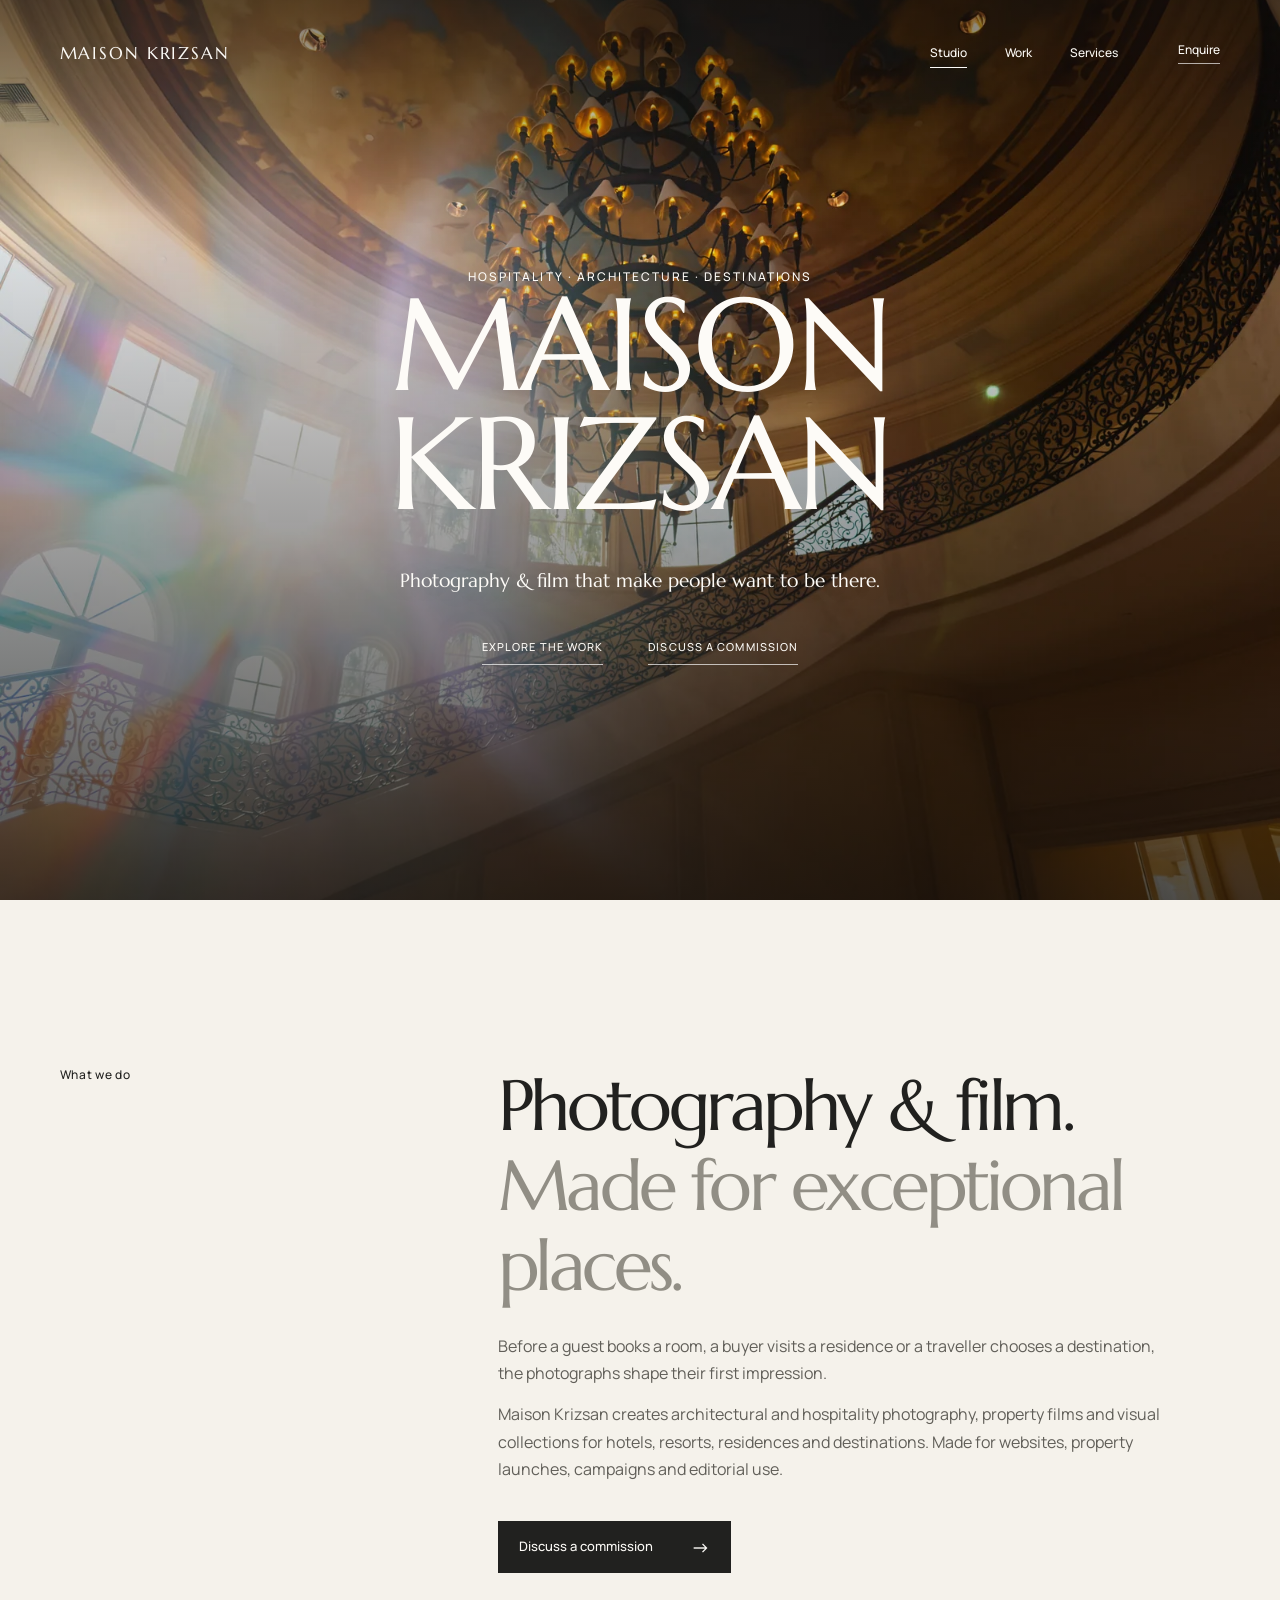
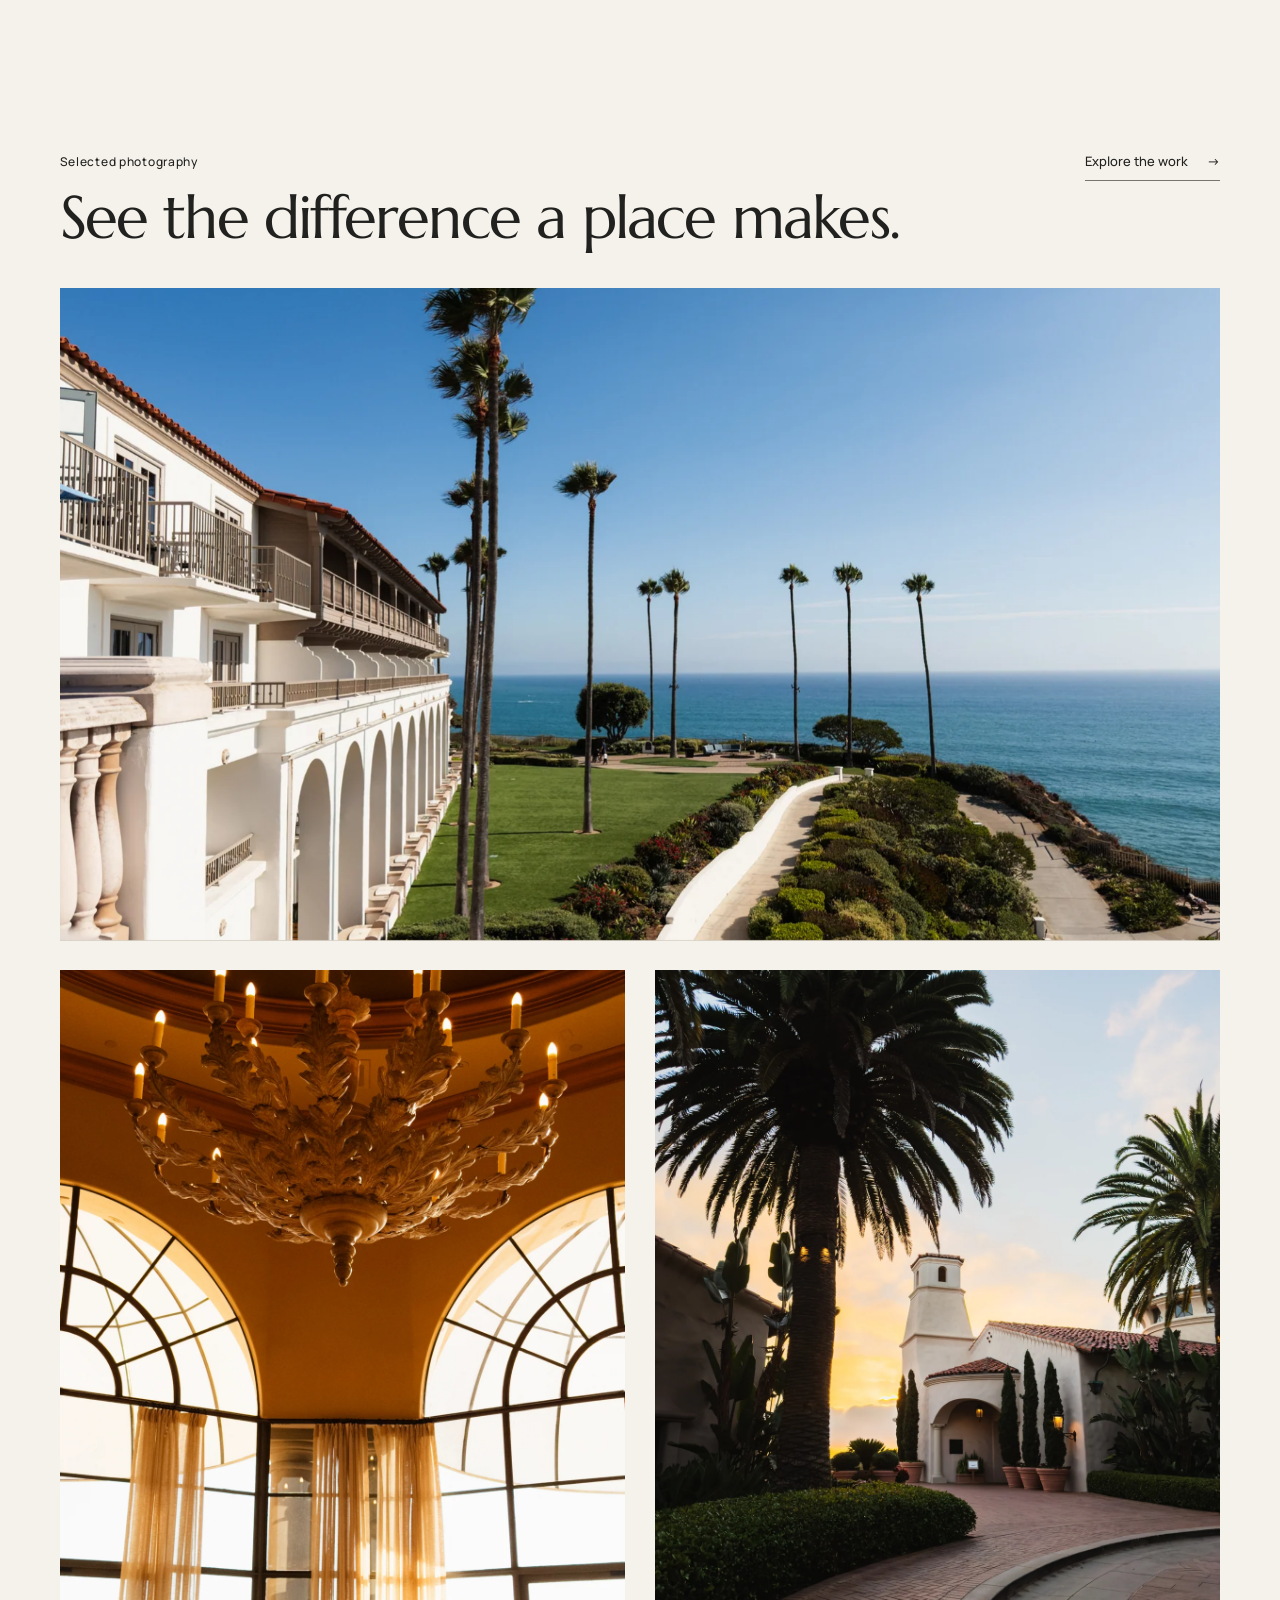
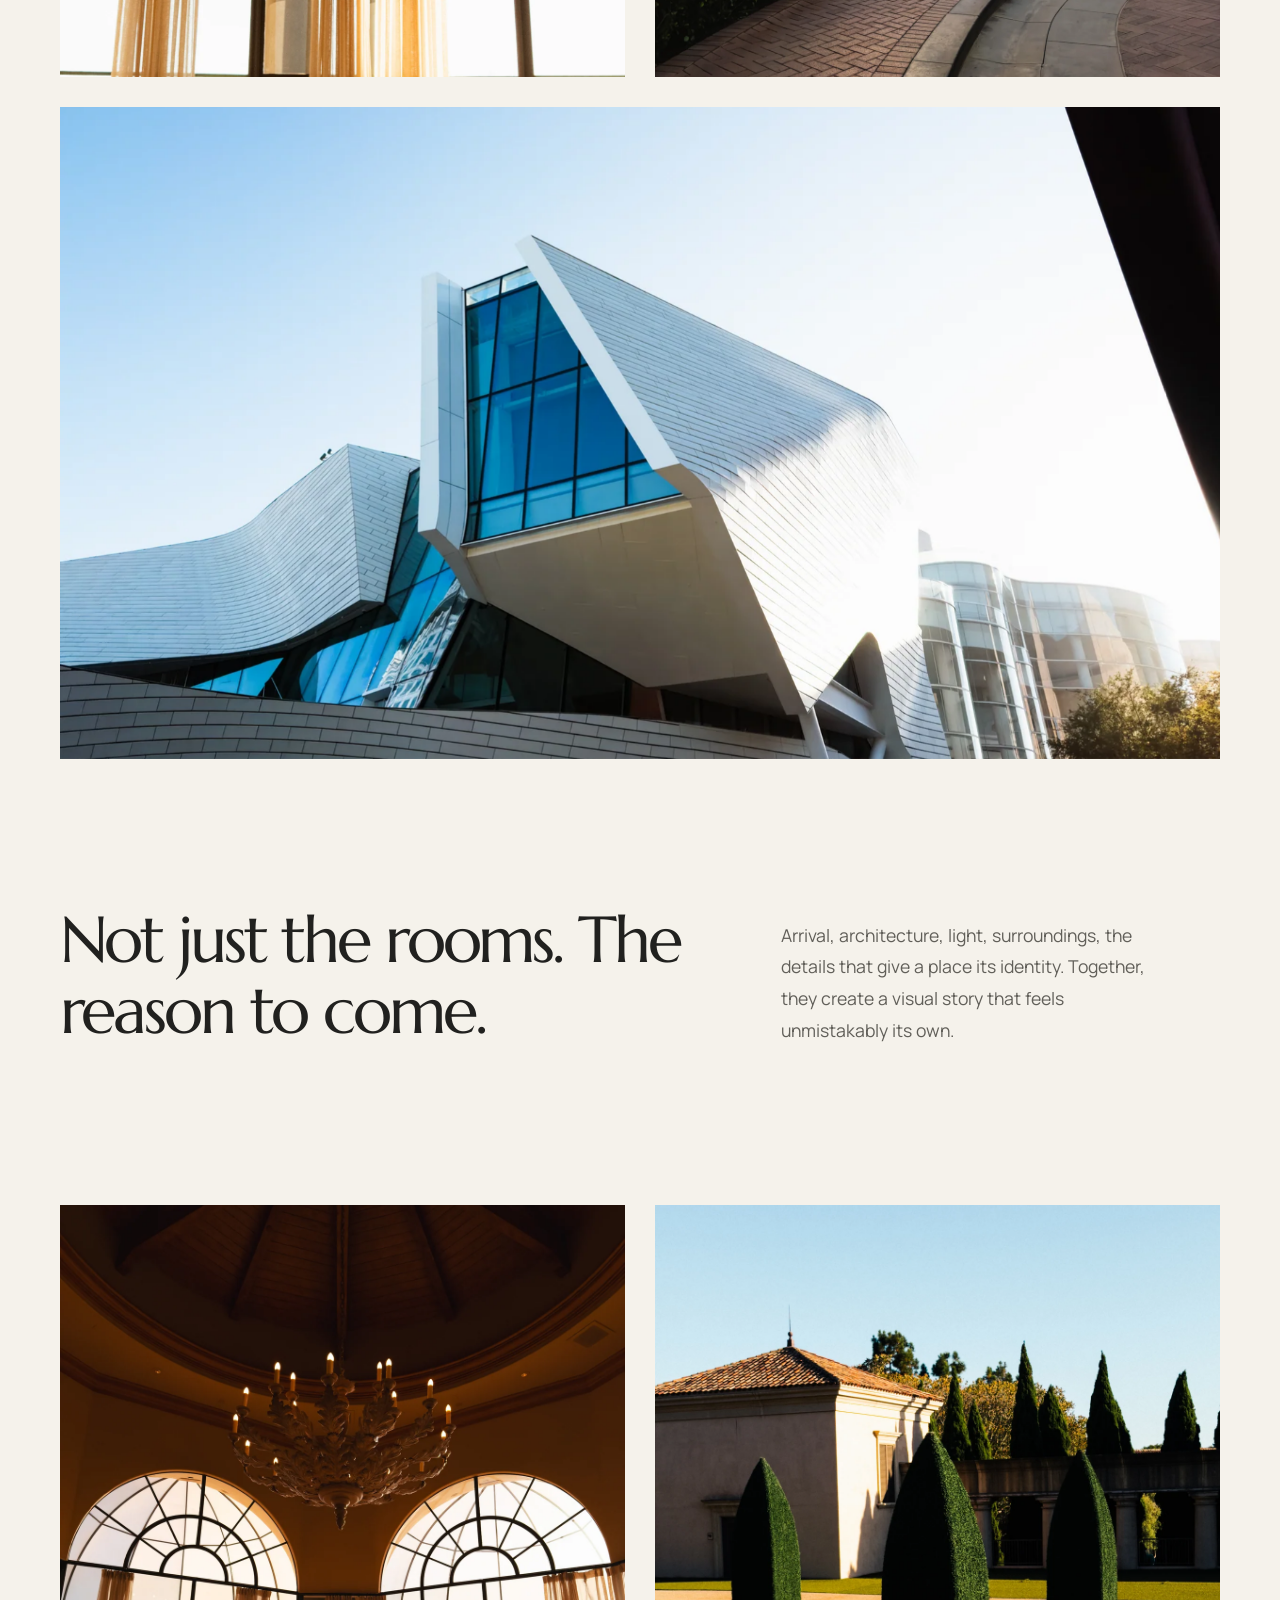
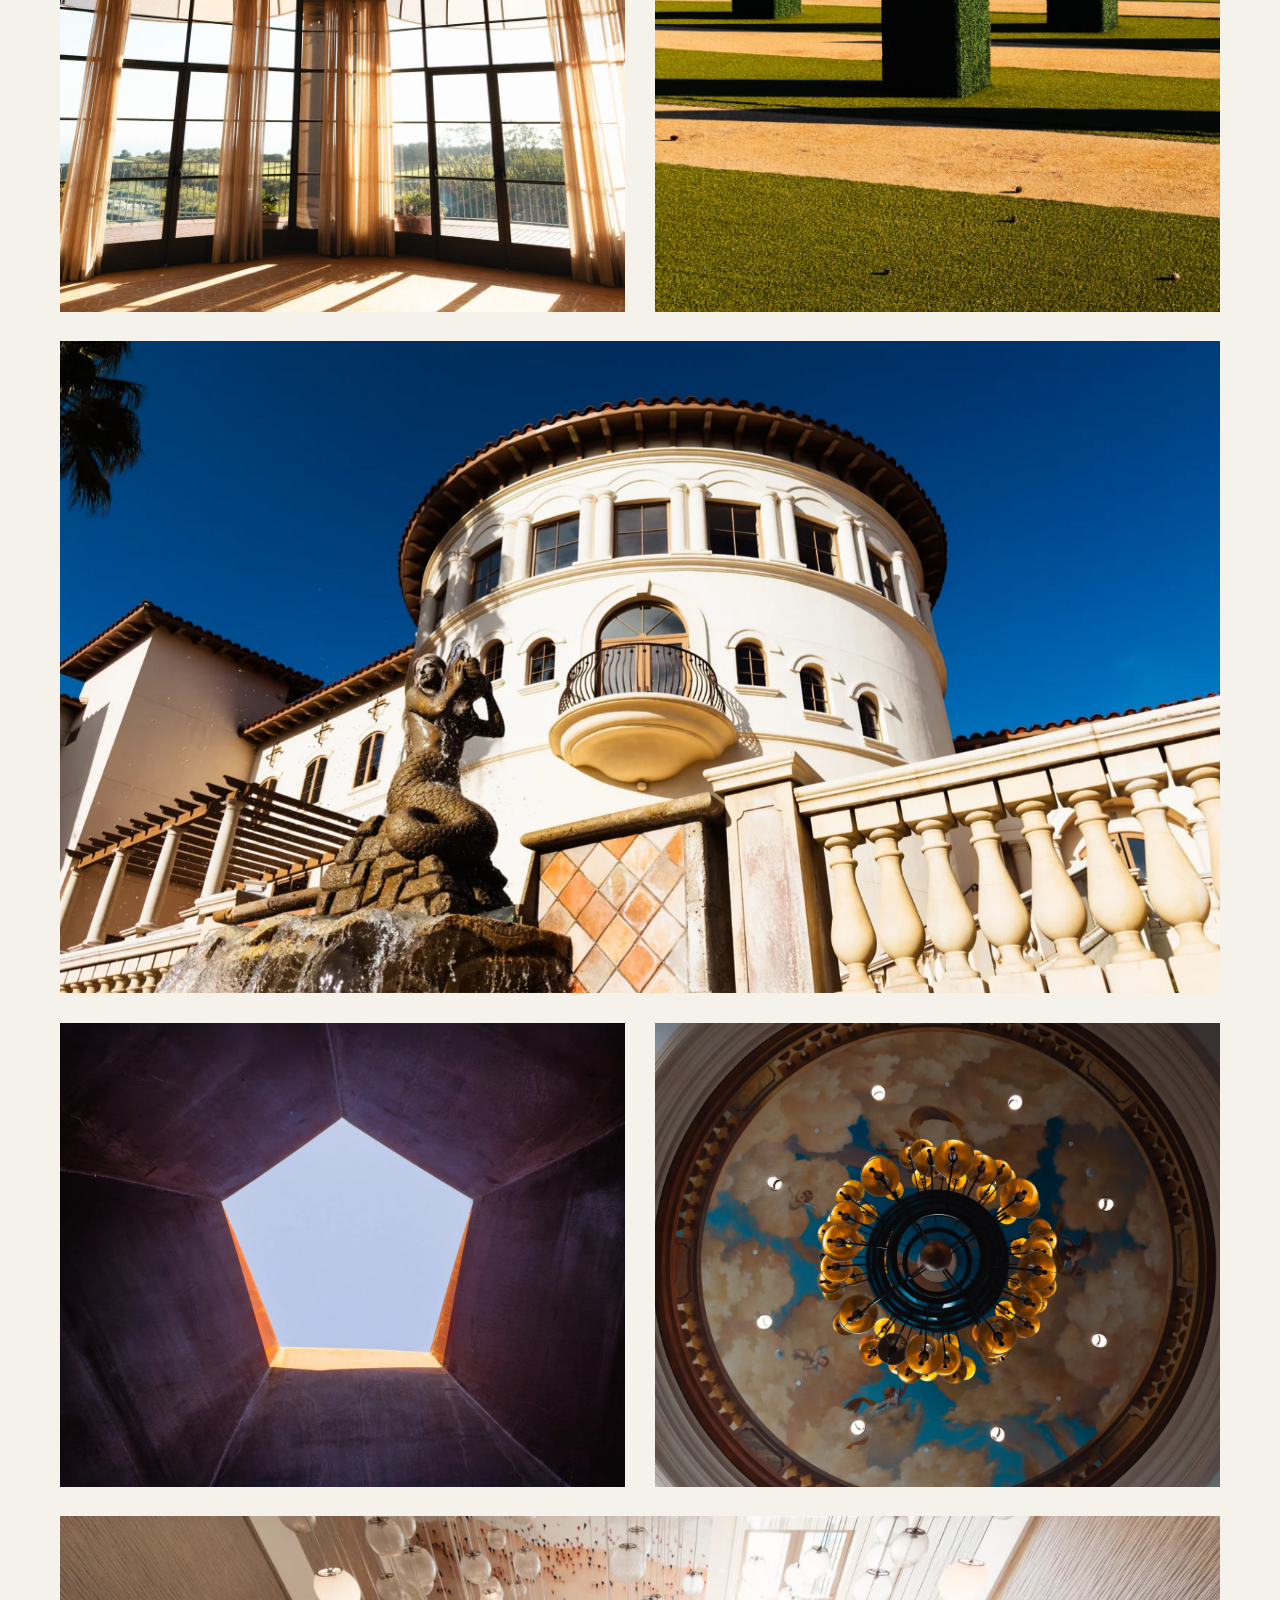
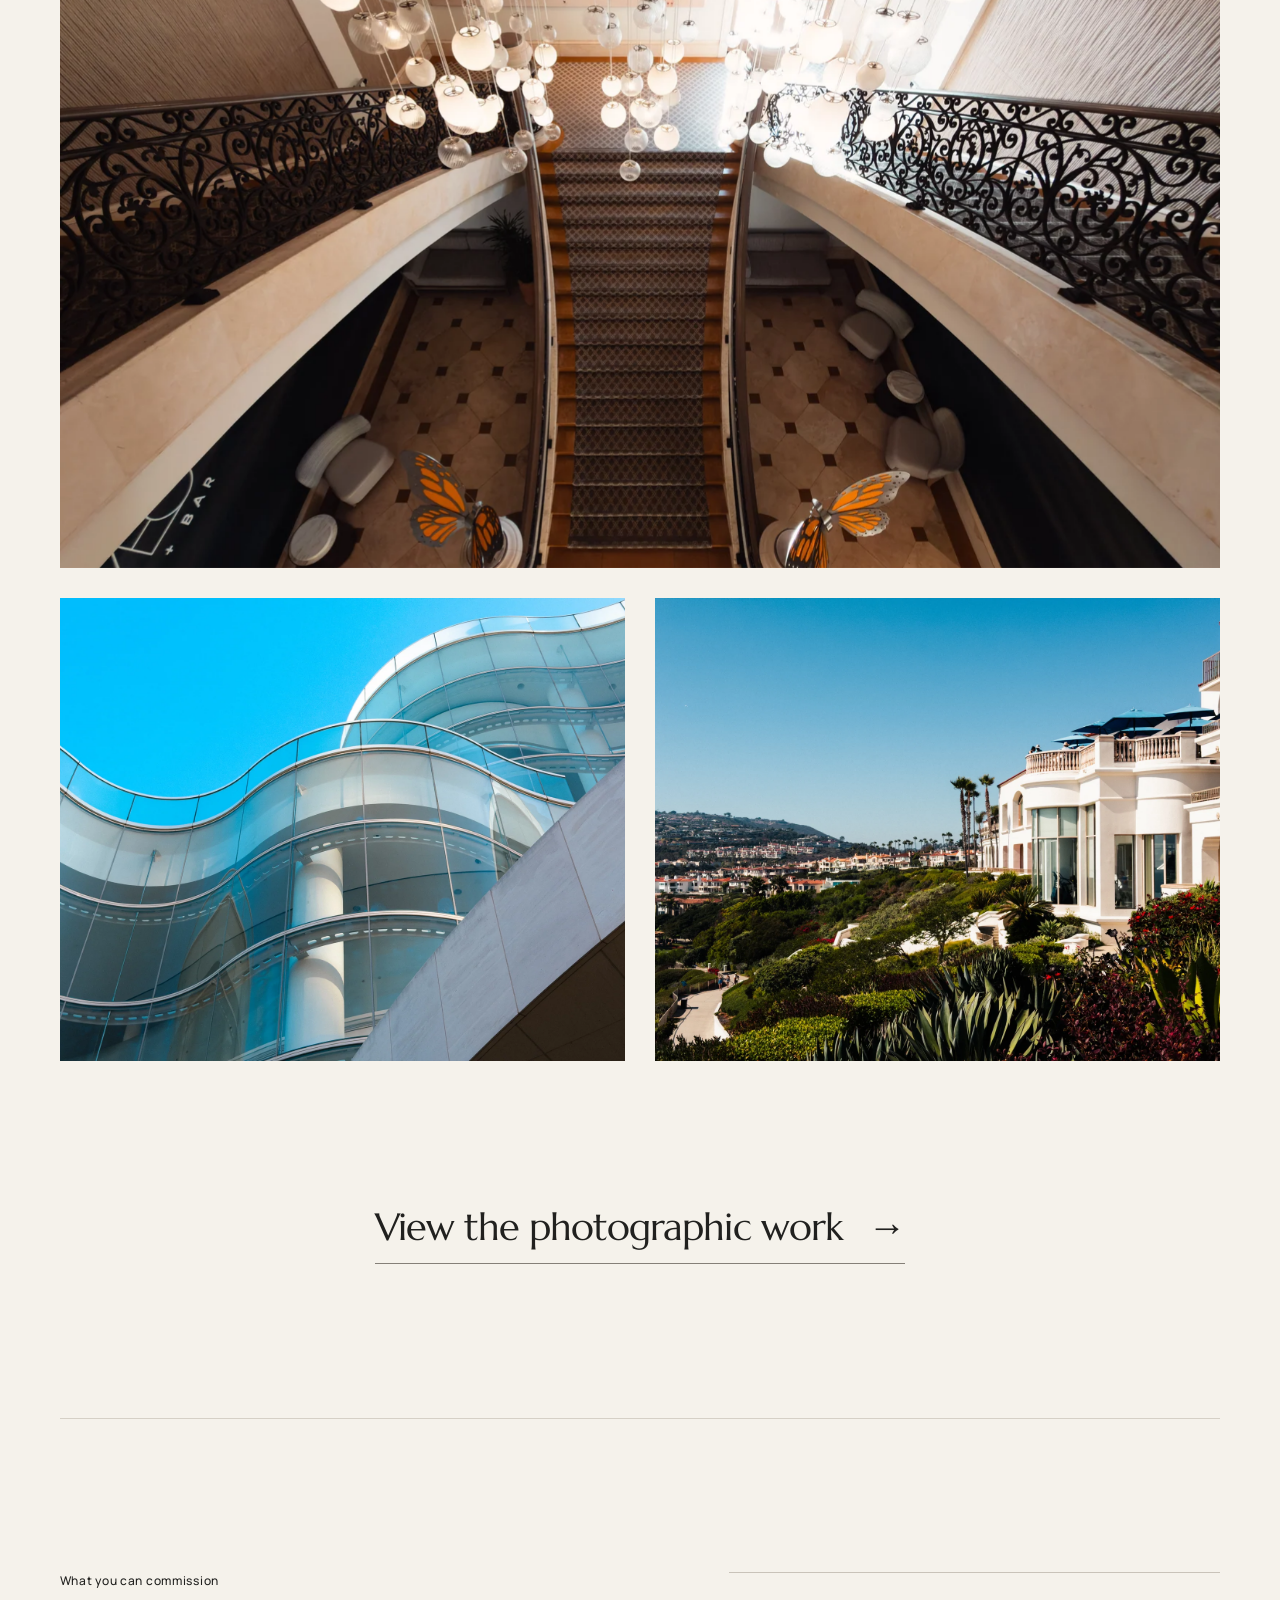
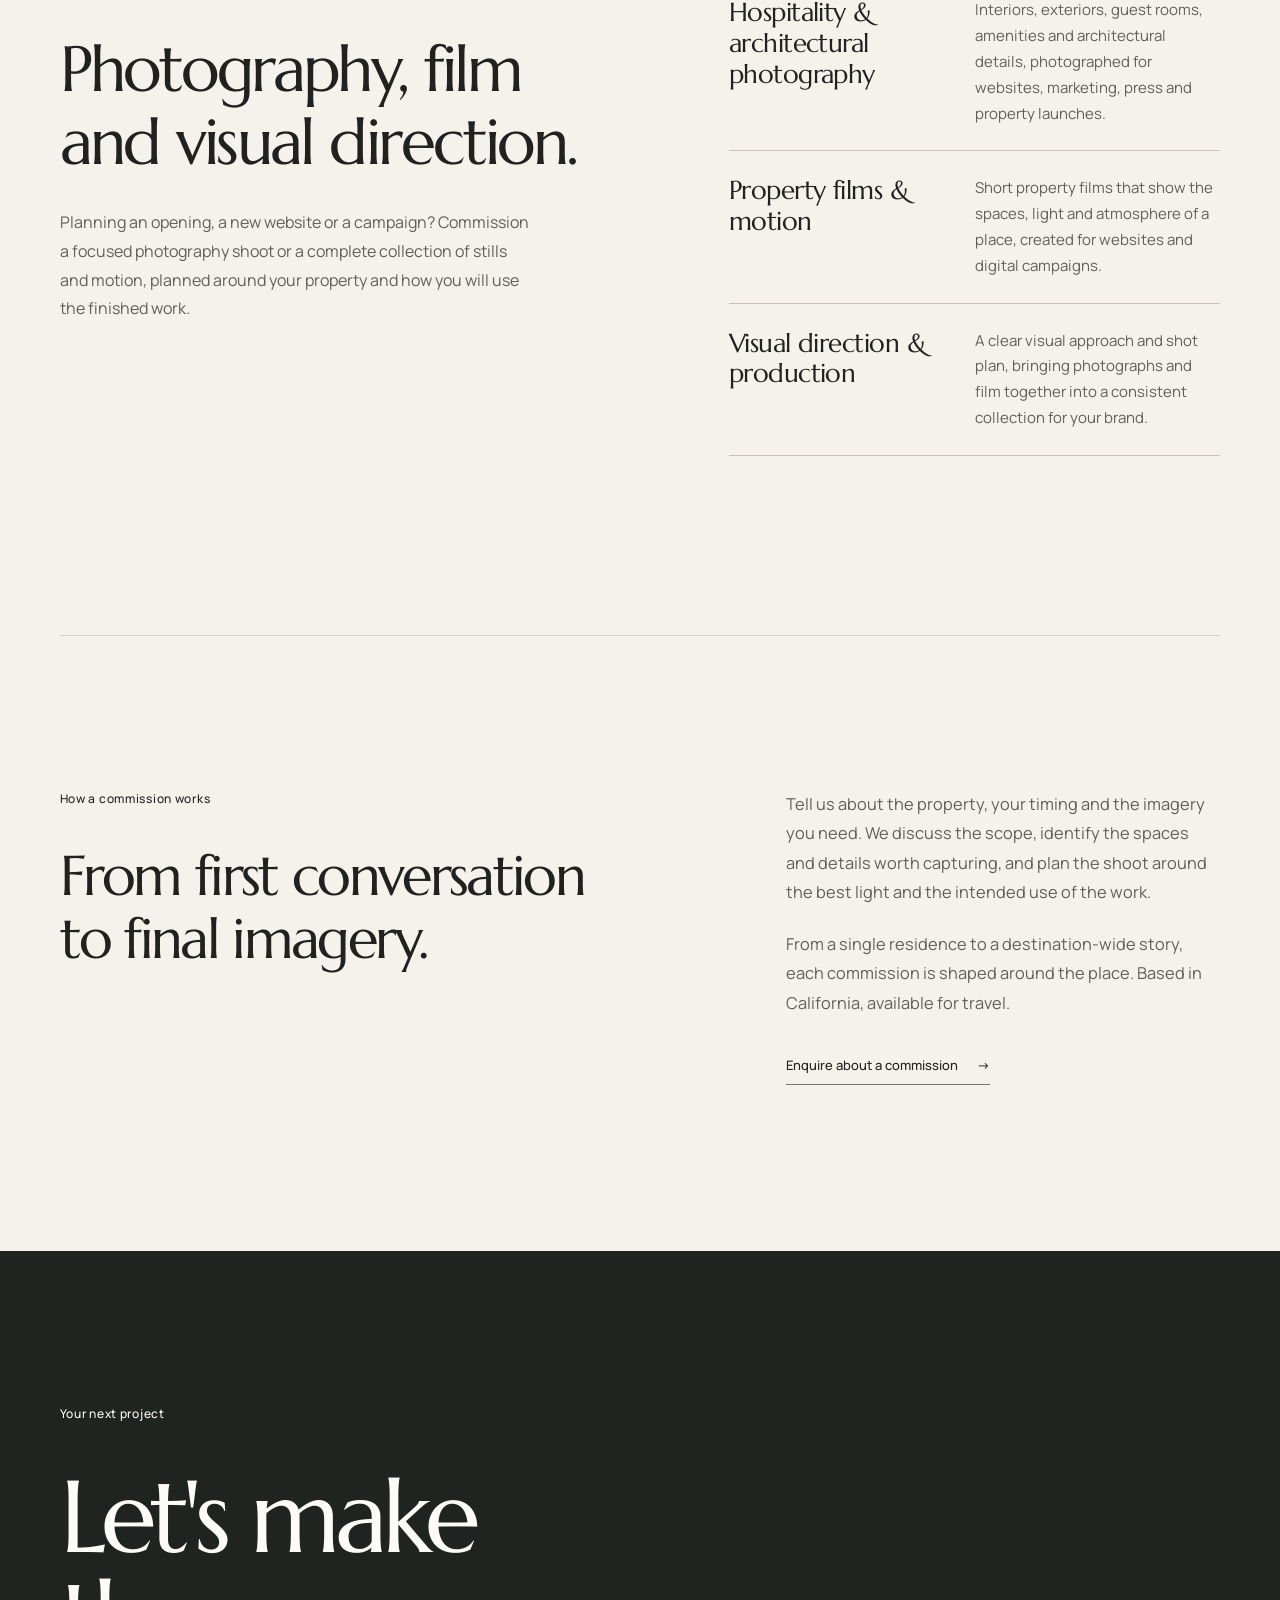
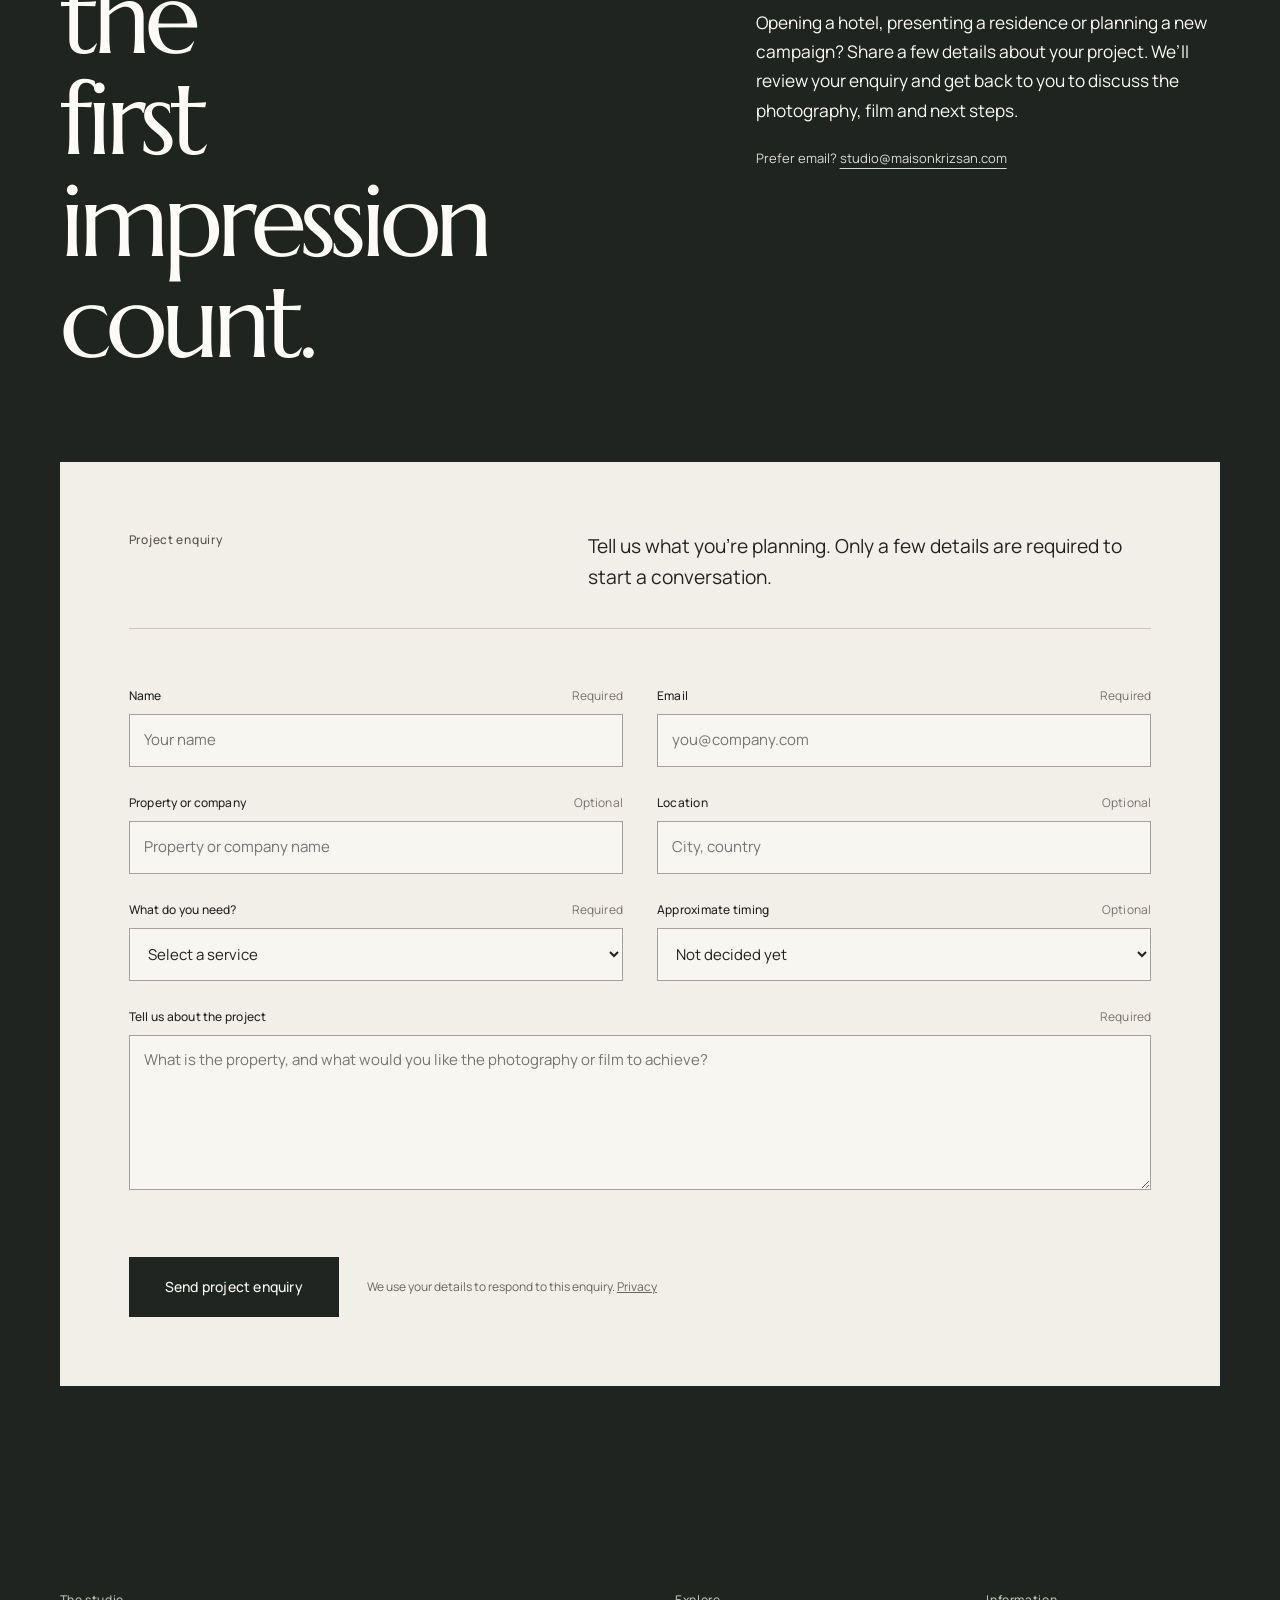
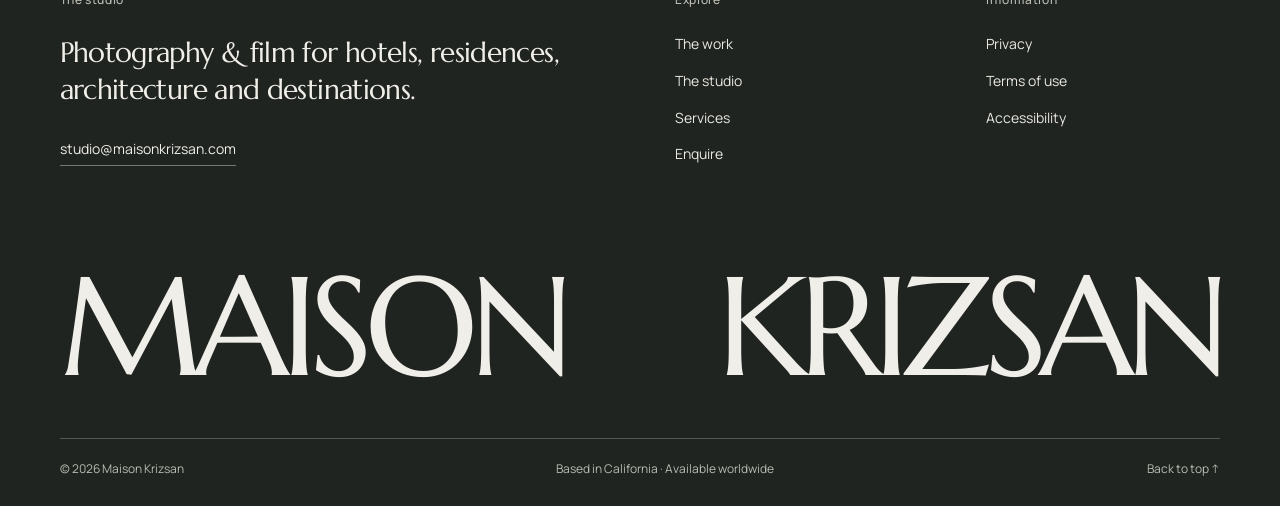
==== commit 359d0e5c: "Add files via upload" ====
--- a/index.html
+++ b/index.html
@@ -1,8 +1,8 @@
 <!DOCTYPE html>
 
-<html lang="en"><head><meta charset="utf-8"/><meta content="width=device-width,initial-scale=1" name="viewport"/><meta content="#f5f2eb" name="theme-color"/><link href="/assets/favicon.svg" rel="icon" type="image/svg+xml"/><link href="https://fonts.googleapis.com" rel="preconnect"/><link crossorigin="" href="https://fonts.gstatic.com" rel="preconnect"/><link href="https://fonts.googleapis.com/css2?family=Marcellus&amp;family=Manrope:wght@400;500;600&amp;display=swap" rel="stylesheet"/><link href="/styles.css" rel="stylesheet"/><script defer="" src="/script.js"></script><title>Maison Krizsan | Hospitality Photography &amp; Film Commissions</title><meta content="Maison Krizsan creates photography and film for hotels, resorts, architecture, residences and destinations. Explore the work and enquire about a commission." name="description"/><link href="https://maisonkrizsan.com/" rel="canonical"/><meta content="website" property="og:type"/><meta content="MAISON KRIZSAN | Hospitality, Architecture &amp; Destination Photography" property="og:title"/><meta content="Photography and film for hotels, residences and destinations." property="og:description"/><meta content="https://maisonkrizsan.com/assets/maison-social.jpg" property="og:image"/><meta content="summary_large_image" name="twitter:card"/></head><body class="page-home" id="top"><a class="skip-link" href="#main">Skip to content</a><header class="site-header" id="site-header"><div class="nav-wrap"><a aria-label="Maison Krizsan, homepage" class="nav-wordmark" href="/">MAISON KRIZSAN</a><nav aria-label="Primary navigation" class="nav-desktop"><a data-nav="home" href="/#studio">Studio</a><a data-nav="work" href="/work">Work</a><a href="/#commissions">Services</a></nav><a class="nav-enquire" href="/enquire">Enquire</a><button aria-controls="mobile-nav" aria-expanded="false" aria-label="Open navigation" class="nav-toggle" type="button"><span></span><span></span></button></div><nav aria-label="Mobile navigation" class="mobile-nav" hidden="" id="mobile-nav"><a href="/#studio">Studio</a><a href="/work">Work</a><a href="/#commissions">Services</a><a href="/enquire">Enquire</a></nav></header><main id="main">
-<section aria-labelledby="hero-title" class="cover cover--home cover--v3 cover--motion"><div class="cover-photo"><img alt="Dome and chandelier with sunlight streaming through" decoding="async" fetchpriority="high" height="1200" loading="eager" sizes="100vw" src="/assets/webp/batch-01/destination-20-1600.webp" srcset="/assets/webp/batch-01/destination-20-960.webp 960w, /assets/webp/batch-01/destination-20-1600.webp 1600w, /assets/webp/batch-01/destination-20-2560.webp 2560w" width="1600"/> <video aria-hidden="true" class="cover-video" data-src="/assets/video/maison-hero-v1.mp4" disablepictureinpicture="" id="maison-hero-video" loop="" muted="" playsinline="" poster="/assets/webp/batch-01/destination-20-1600.webp" preload="none" tabindex="-1"></video></div><div class="cover-vignette"></div><div class="cover-center"><p class="cover-kicker">Hospitality · Architecture · Destinations</p><h1 class="cover-wordmark" id="hero-title"><span>MAISON</span><span>KRIZSAN</span></h1><p class="cover-description">Photography &amp; film that make people want to be there.</p><div class="cover-actions"><a href="/work">Explore the work</a><a href="/enquire">Discuss a commission</a></div></div></section>
-<section aria-labelledby="studio-heading" class="intro intro--v2 shell" id="studio"><p class="section-label">What we do</p><div><h2 id="studio-heading">Photography &amp; film.<br/><em>Made for exceptional places.</em></h2><p>Before a guest books a room, a buyer visits a residence or a traveller chooses a destination, the photographs shape their first impression.</p><p>Maison Krizsan creates architectural and hospitality photography, property films and visual collections for hotels, resorts, residences and destinations. Made for websites, property launches, campaigns and editorial use.</p><a class="intro-cta" href="/enquire">Discuss a commission <span aria-hidden="true">→</span></a></div></section>
+<html lang="en"><head><meta charset="utf-8"/><meta content="width=device-width,initial-scale=1" name="viewport"/><meta content="#f5f2eb" name="theme-color"/><link href="/assets/favicon.svg" rel="icon" type="image/svg+xml"/><link href="https://fonts.googleapis.com" rel="preconnect"/><link crossorigin="" href="https://fonts.gstatic.com" rel="preconnect"/><link href="https://fonts.googleapis.com/css2?family=Marcellus&amp;family=Manrope:wght@400;500;600&amp;display=swap" rel="stylesheet"/><link href="/styles.css" rel="stylesheet"/><script defer="" src="/script.js"></script><script defer src="/enquire.js"></script><title>Maison Krizsan | Hospitality Photography &amp; Film Commissions</title><meta content="Maison Krizsan creates photography and film for hotels, resorts, architecture, residences and destinations. Explore the work and enquire about a commission." name="description"/><link href="https://maisonkrizsan.com/" rel="canonical"/><meta content="website" property="og:type"/><meta content="MAISON KRIZSAN | Hospitality, Architecture &amp; Destination Photography" property="og:title"/><meta content="Photography and film for hotels, residences and destinations." property="og:description"/><meta content="https://maisonkrizsan.com/assets/maison-social.jpg" property="og:image"/><meta content="summary_large_image" name="twitter:card"/></head><body class="page-home" id="top"><a class="skip-link" href="#main">Skip to content</a><header class="site-header" id="site-header"><div class="nav-wrap"><a aria-label="Maison Krizsan, homepage" class="nav-wordmark" href="/">MAISON KRIZSAN</a><nav aria-label="Primary navigation" class="nav-desktop"><a data-nav="home" href="/#studio">Studio</a><a data-nav="work" href="/work">Work</a><a href="/#commissions">Services</a></nav><a class="nav-enquire" href="#enquire">Enquire</a><button aria-controls="mobile-nav" aria-expanded="false" aria-label="Open navigation" class="nav-toggle" type="button"><span></span><span></span></button></div><nav aria-label="Mobile navigation" class="mobile-nav" hidden="" id="mobile-nav"><a href="/#studio">Studio</a><a href="/work">Work</a><a href="/#commissions">Services</a><a href="#enquire">Enquire</a></nav></header><main id="main">
+<section aria-labelledby="hero-title" class="cover cover--home cover--v3 cover--motion"><div class="cover-photo"><img alt="Dome and chandelier with sunlight streaming through" decoding="async" fetchpriority="high" height="1200" loading="eager" sizes="100vw" src="/assets/webp/batch-01/destination-20-1600.webp" srcset="/assets/webp/batch-01/destination-20-960.webp 960w, /assets/webp/batch-01/destination-20-1600.webp 1600w, /assets/webp/batch-01/destination-20-2560.webp 2560w" width="1600"/> <video aria-hidden="true" class="cover-video" data-src="/assets/video/maison-hero-v1.mp4" disablepictureinpicture="" id="maison-hero-video" loop="" muted="" playsinline="" poster="/assets/webp/batch-01/destination-20-1600.webp" preload="none" tabindex="-1"></video></div><div class="cover-vignette"></div><div class="cover-center"><p class="cover-kicker">Hospitality · Architecture · Destinations</p><h1 class="cover-wordmark" id="hero-title"><span>MAISON</span><span>KRIZSAN</span></h1><p class="cover-description">Photography &amp; film that make people want to be there.</p><div class="cover-actions"><a href="/work">Explore the work</a><a href="#enquire">Discuss a commission</a></div></div></section>
+<section aria-labelledby="studio-heading" class="intro intro--v2 shell" id="studio"><p class="section-label">What we do</p><div><h2 id="studio-heading">Photography &amp; film.<br/><em>Made for exceptional places.</em></h2><p>Before a guest books a room, a buyer visits a residence or a traveller chooses a destination, the photographs shape their first impression.</p><p>Maison Krizsan creates architectural and hospitality photography, property films and visual collections for hotels, resorts, residences and destinations. Made for websites, property launches, campaigns and editorial use.</p><a class="intro-cta" href="#enquire">Discuss a commission <span aria-hidden="true">→</span></a></div></section>
 <section aria-labelledby="work-heading" class="selected selected--v2" id="selected-work"><div class="shell section-heading"><div><p class="section-label">Selected photography</p><h2 id="work-heading">See the difference a place makes.</h2></div><a class="text-link" href="/work">Explore the work <span aria-hidden="true">→</span></a></div><div class="work-story shell">
 <figure class="editorial-photo editorial-photo--spread" data-cinema="frame" data-photo-id="15"><a aria-label="Explore Maison Krizsan photographic work" class="home-photo-link" href="/work"><img alt="Arcaded beachfront architecture facing the Pacific" decoding="async" height="1200" loading="lazy" sizes="(max-width:760px) 94vw, 90vw" src="/assets/webp/batch-01/destination-15-1600.webp" srcset="/assets/webp/batch-01/destination-15-960.webp 960w, /assets/webp/batch-01/destination-15-1600.webp 1600w, /assets/webp/batch-01/destination-15-2560.webp 2560w" width="1600"/></a></figure>
 <div class="editorial-duo editorial-duo--portraits" data-cinema="reveal"><figure class="editorial-photo editorial-photo--portrait" data-photo-id="7"><a aria-label="Explore Maison Krizsan photographic work" class="home-photo-link" href="/work"><img alt="Chandelier within a tall arched interior" decoding="async" height="1600" loading="lazy" sizes="(max-width:760px) 94vw, 90vw" src="/assets/webp/batch-01/destination-07-1600.webp" srcset="/assets/webp/batch-01/destination-07-960.webp 720w, /assets/webp/batch-01/destination-07-1600.webp 1200w, /assets/webp/batch-01/destination-07-2560.webp 1920w" width="1200"/></a></figure><figure class="editorial-photo editorial-photo--portrait" data-photo-id="10"><a aria-label="Explore Maison Krizsan photographic work" class="home-photo-link" href="/work"><img alt="Palm-lined entrance to a Mediterranean style property at dusk" decoding="async" height="1600" loading="lazy" sizes="(max-width:760px) 94vw, 90vw" src="/assets/webp/batch-01/destination-10-1600.webp" srcset="/assets/webp/batch-01/destination-10-960.webp 720w, /assets/webp/batch-01/destination-10-1600.webp 1200w, /assets/webp/batch-01/destination-10-2560.webp 1920w" width="1200"/></a></figure></div>
@@ -16,8 +16,18 @@
 <div class="selected-more"><a class="large-text-link" href="/work">View the photographic work <span aria-hidden="true">→</span></a></div>
 </div></section>
 <section aria-labelledby="capabilities-heading" class="capabilities capabilities--v2 shell" id="commissions"><div class="capabilities-intro"><p class="section-label">What you can commission</p><h2 id="capabilities-heading">Photography, film<br/>and visual direction.</h2><p>Planning an opening, a new website or a campaign? Commission a focused photography shoot or a complete collection of stills and motion, planned around your property and how you will use the finished work.</p></div><div class="services"><article><h3>Hospitality &amp; architectural photography</h3><p>Interiors, exteriors, guest rooms, amenities and architectural details, photographed for websites, marketing, press and property launches.</p></article><article><h3>Property films &amp; motion</h3><p>Short property films that show the spaces, light and atmosphere of a place, created for websites and digital campaigns.</p></article><article><h3>Visual direction &amp; production</h3><p>A clear visual approach and shot plan, bringing photographs and film together into a consistent collection for your brand.</p></article></div></section>
-<section aria-labelledby="process-heading" class="commission-process shell"><div><p class="section-label">How a commission works</p><h2 id="process-heading">From first conversation<br/>to final imagery.</h2></div><div class="process-body"><p>Tell us about the property, your timing and the imagery you need. We discuss the scope, identify the spaces and details worth capturing, and plan the shoot around the best light and the intended use of the work.</p><p>From a single residence to a destination-wide story, each commission is shaped around the place. Based in California, available for travel.</p><a class="text-link" href="/enquire">Enquire about a commission <span aria-hidden="true">→</span></a></div></section>
-<section aria-labelledby="enquire-heading" class="contact" id="enquire"><div class="shell contact-inner"><div><p class="section-label">Your next project</p><h2 id="enquire-heading">Let's make the<br/>first impression count.</h2></div><div class="contact-details"><p>Opening a hotel, presenting a residence or planning a new campaign? Tell us what you are creating and when you need it. We will discuss the creative approach, scope and next steps.</p><a class="contact-cta" href="/enquire">Enquire about a commission <span aria-hidden="true">→</span></a><div class="email-row"><a href="mailto:studio@maisonkrizsan.com">studio@maisonkrizsan.com</a><button class="copy-email" data-email="studio@maisonkrizsan.com" type="button">Copy email</button></div><span aria-live="polite" class="copy-notice" role="status"></span></div></div></section></main><footer aria-label="Site footer" class="site-footer">
+<section aria-labelledby="process-heading" class="commission-process shell"><div><p class="section-label">How a commission works</p><h2 id="process-heading">From first conversation<br/>to final imagery.</h2></div><div class="process-body"><p>Tell us about the property, your timing and the imagery you need. We discuss the scope, identify the spaces and details worth capturing, and plan the shoot around the best light and the intended use of the work.</p><p>From a single residence to a destination-wide story, each commission is shaped around the place. Based in California, available for travel.</p><a class="text-link" href="#enquire">Enquire about a commission <span aria-hidden="true">→</span></a></div></section>
+<section aria-labelledby="enquire-heading" class="contact contact--with-form" id="enquire">
+ <div class="shell contact-inner">
+  <div class="contact-headline"><p class="section-label">Your next project</p><h2 id="enquire-heading">Let's make the<br/>first impression count.</h2></div>
+  <div class="contact-details"><p>Opening a hotel, presenting a residence or planning a new campaign? Share a few details about your project. We’ll review your enquiry and get back to you to discuss the photography, film and next steps.</p>
+  <p class="contact-email-note">Prefer email? <a href="mailto:studio@maisonkrizsan.com?subject=Maison%20Krizsan%20%7C%20Project%20enquiry">studio@maisonkrizsan.com</a></p></div>
+ </div>
+ <div class="shell home-form-shell"><div class="home-form-panel">
+  <div class="home-form-heading"><p class="section-label">Project enquiry</p><p>Tell us what you're planning. Only a few details are required to start a conversation.</p></div>
+  <form action="/api/inquiry" class="project-form" id="project-enquiry-form" method="POST"><label>Name <span aria-hidden="true" class="field-requirement">Required</span><input autocomplete="name" maxlength="120" name="name" placeholder="Your name" required="" type="text"/></label><label>Email <span aria-hidden="true" class="field-requirement">Required</span><input autocomplete="email" maxlength="254" name="email" placeholder="you@company.com" required="" type="email"/></label><label>Property or company <span aria-hidden="true" class="field-requirement">Optional</span><input autocomplete="organization" maxlength="160" name="company" placeholder="Property or company name" type="text"/></label><label>Location <span aria-hidden="true" class="field-requirement">Optional</span><input maxlength="160" name="location" placeholder="City, country" type="text"/></label><label>What do you need? <span aria-hidden="true" class="field-requirement">Required</span><select name="service" required=""><option disabled="" selected="" value="">Select a service</option><option value="Photography">Photography</option><option value="Film">Film</option><option value="Photography and film">Photography and film</option><option value="Visual direction">Visual direction</option><option value="Not sure yet">Not sure yet</option></select></label><label>Approximate timing <span aria-hidden="true" class="field-requirement">Optional</span><select name="timing"><option value="Not decided">Not decided yet</option><option value="Within one month">Within one month</option><option value="1–3 months">1–3 months</option><option value="3–6 months">3–6 months</option><option value="More than six months">More than six months</option></select></label><label class="wide">Tell us about the project <span aria-hidden="true" class="field-requirement">Required</span><textarea maxlength="6000" minlength="20" name="brief" placeholder="What is the property, and what would you like the photography or film to achieve?" required=""></textarea></label><label aria-hidden="true" class="form-honeypot">Leave this empty <input autocomplete="off" name="website" tabindex="-1"/></label><div class="form-submit-row"><button type="submit">Send project enquiry</button><p class="form-note">We use your details to respond to this enquiry. <a href="/privacy.html">Privacy</a></p></div><p aria-live="polite" class="form-feedback" hidden="" role="status"></p><div class="email-fallback" hidden=""><p>The form could not confirm delivery. Please use email instead; your project details can be included automatically.</p><a class="fallback-mailto" href="mailto:studio@maisonkrizsan.com">Open an email with my project details</a></div></form>
+ </div></div>
+</section></main><footer aria-label="Site footer" class="site-footer">
 <div class="footer-frame">
 <div class="footer-directory">
 <div class="footer-about"><p class="footer-eyebrow">The studio</p>
@@ -26,7 +36,7 @@
 </div>
 <nav aria-label="Explore Maison Krizsan" class="footer-links">
 <p class="footer-eyebrow">Explore</p>
-<a href="/work">The work</a><a href="/#studio">The studio</a><a href="/#commissions">Services</a><a href="/enquire">Enquire</a>
+<a href="/work">The work</a><a href="/#studio">The studio</a><a href="/#commissions">Services</a><a href="#enquire">Enquire</a>
 </nav>
 <nav aria-label="Policies and accessibility" class="footer-links footer-legal">
 <p class="footer-eyebrow">Information</p>
--- a/styles.css
+++ b/styles.css
@@ -367,3 +367,50 @@
 .page-enquire .site-header { color: var(--ink); }
 .page-enquire .nav-toggle span { background: var(--ink); }
 .page-enquire .site-header .nav-wrap { border-bottom:1px solid rgba(33,33,31,.17); }
+
+
+/* V7: commission form belongs in the homepage decision moment.
+   A quiet editorial panel after the invitation, not a separate compulsory step. */
+.contact--with-form { padding-bottom:clamp(88px,9vw,150px); }
+.contact--with-form .contact-inner {align-items:center;}
+.contact--with-form .contact-headline,.contact--with-form .contact-details{min-width:0;}
+.contact--with-form .contact-email-note{font:400 13px/1.7 Manrope,Arial,sans-serif; margin-top:22px; opacity:.85; overflow-wrap:anywhere;}
+.contact--with-form .contact-email-note a{text-decoration:underline;text-underline-offset:5px;}
+.contact--with-form .contact-details > p:first-child{max-width:475px;}
+.home-form-shell {padding-top:clamp(55px,7vw,108px);}
+.home-form-panel{background:#f2efe8;color:#222320;padding:clamp(27px,5.4vw,80px);}
+.home-form-heading{display:grid;grid-template-columns:.68fr 1fr;gap:clamp(22px,6vw,90px);align-items:end;margin-bottom:clamp(32px,4.5vw,64px);padding-bottom:clamp(22px,2.8vw,42px);border-bottom:1px solid #ccc6bb;}
+.home-form-heading .section-label{color:#555249;align-self:start;}
+.home-form-heading p:last-child{font:400 clamp(16px,1.5vw,20px)/1.6 Manrope,Arial,sans-serif;max-width:610px;}
+.home-form-panel .project-form{gap:27px 34px;}
+.home-form-panel .project-form :is(input,select,textarea){background:#f8f6f1;border-color:#a8a198;}
+.home-form-panel .project-form :is(input,select,textarea):focus-visible{outline:2px solid #252823;outline-offset:2px;}
+.home-form-panel .project-form .form-submit-row{margin-top:12px;}
+.home-form-panel .project-form button[type=submit]{padding:20px 36px;font-size:14px;min-height:60px;}
+.home-form-panel .project-form label{position:relative;gap:9px;}
+.home-form-panel .project-form .field-requirement{position:absolute;top:0;right:0;font:400 12px/1.5 Manrope,Arial,sans-serif;letter-spacing:.015em;color:#77736a;}
+/* Standalone enquiry page uses the same labelled fields, and remains available from Work. */
+.page-enquire .project-form label{position:relative;}
+.page-enquire .project-form .field-requirement{position:absolute;top:0;right:0;font:400 12px/1.5 Manrope,Arial,sans-serif;color:#77736a;}
+@media(max-width:1024px){
+ .home-form-heading{grid-template-columns:1fr;gap:12px;}
+ .contact--with-form h2{max-width:100%;}
+}
+@media(max-width:760px){
+ .contact--with-form .contact-inner{text-align:center;}
+ .contact--with-form .contact-details > p:first-child{margin-inline:auto;}
+ .contact--with-form .contact-email-note{margin-inline:auto;}
+ .home-form-shell{padding-top:48px;}
+ .home-form-panel{padding:33px clamp(18px,5.5vw,28px) 38px;}
+ .home-form-heading{margin-bottom:30px;padding-bottom:24px;}
+ .home-form-heading p:last-child{font-size:15px;line-height:1.65;}
+ .home-form-panel .project-form{gap:24px;}
+ .home-form-panel .project-form :is(input,select,textarea){font-size:16px;min-height:55px;}
+ .home-form-panel .project-form textarea{min-height:150px;}
+ .home-form-panel .form-submit-row button{width:100%;padding-inline:10px;}
+ .home-form-panel .project-form .form-note{max-width:none;}
+}
+@media(max-width:360px){
+ .contact--with-form h2{font-size:clamp(48px,14vw,66px);}
+ .home-form-panel{padding-inline:17px;}
+}
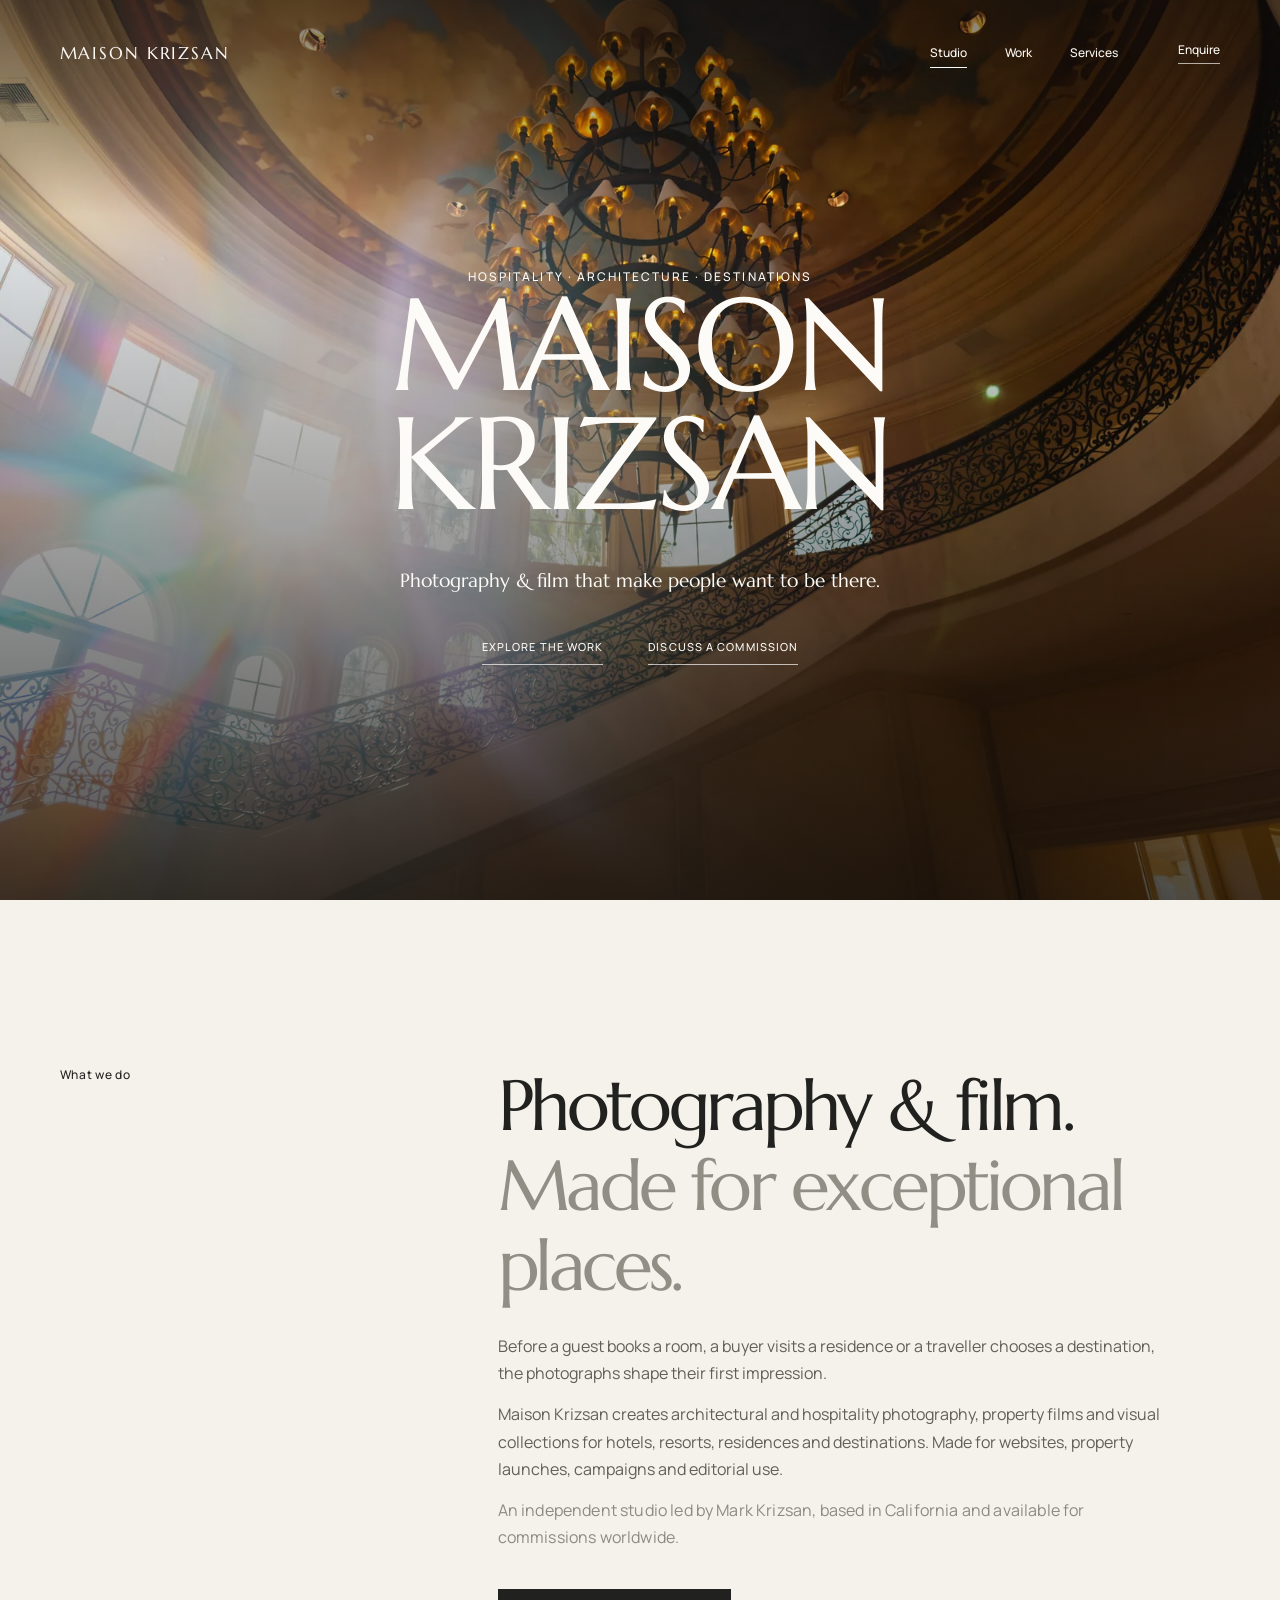
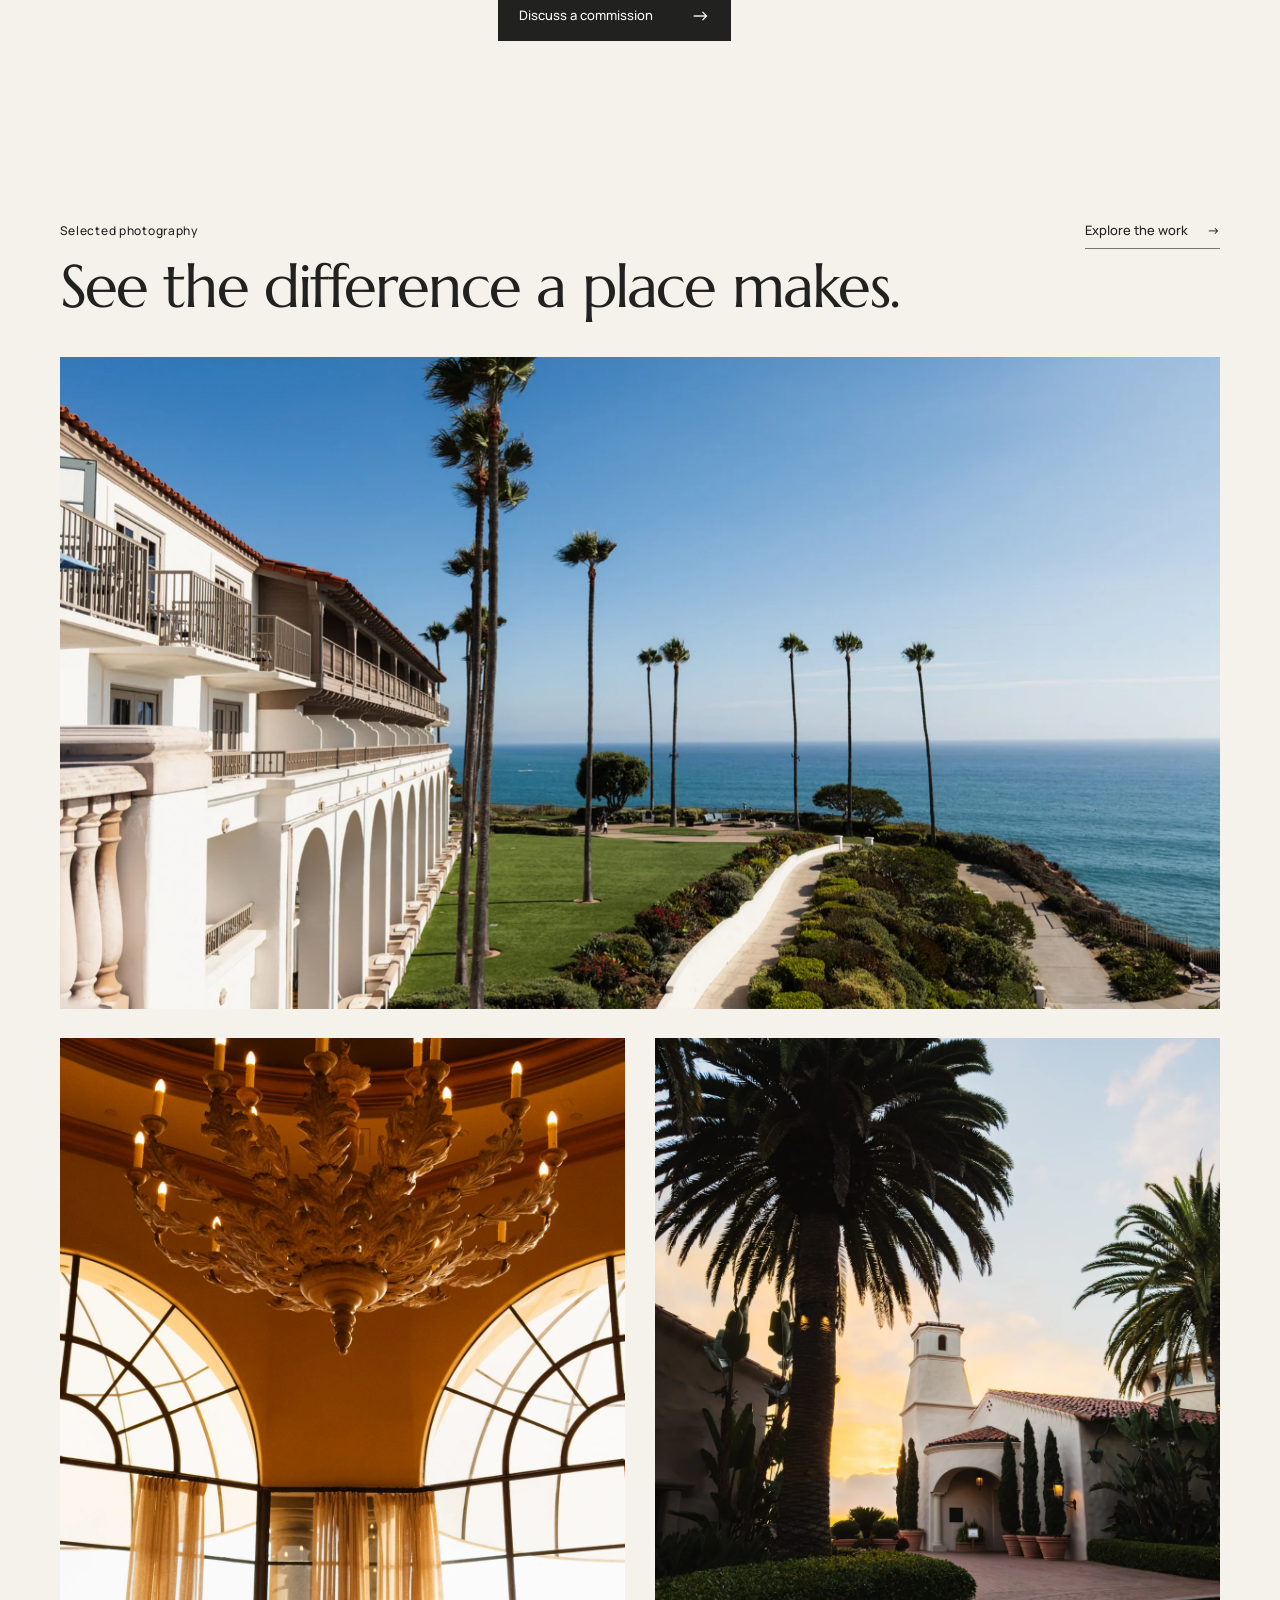
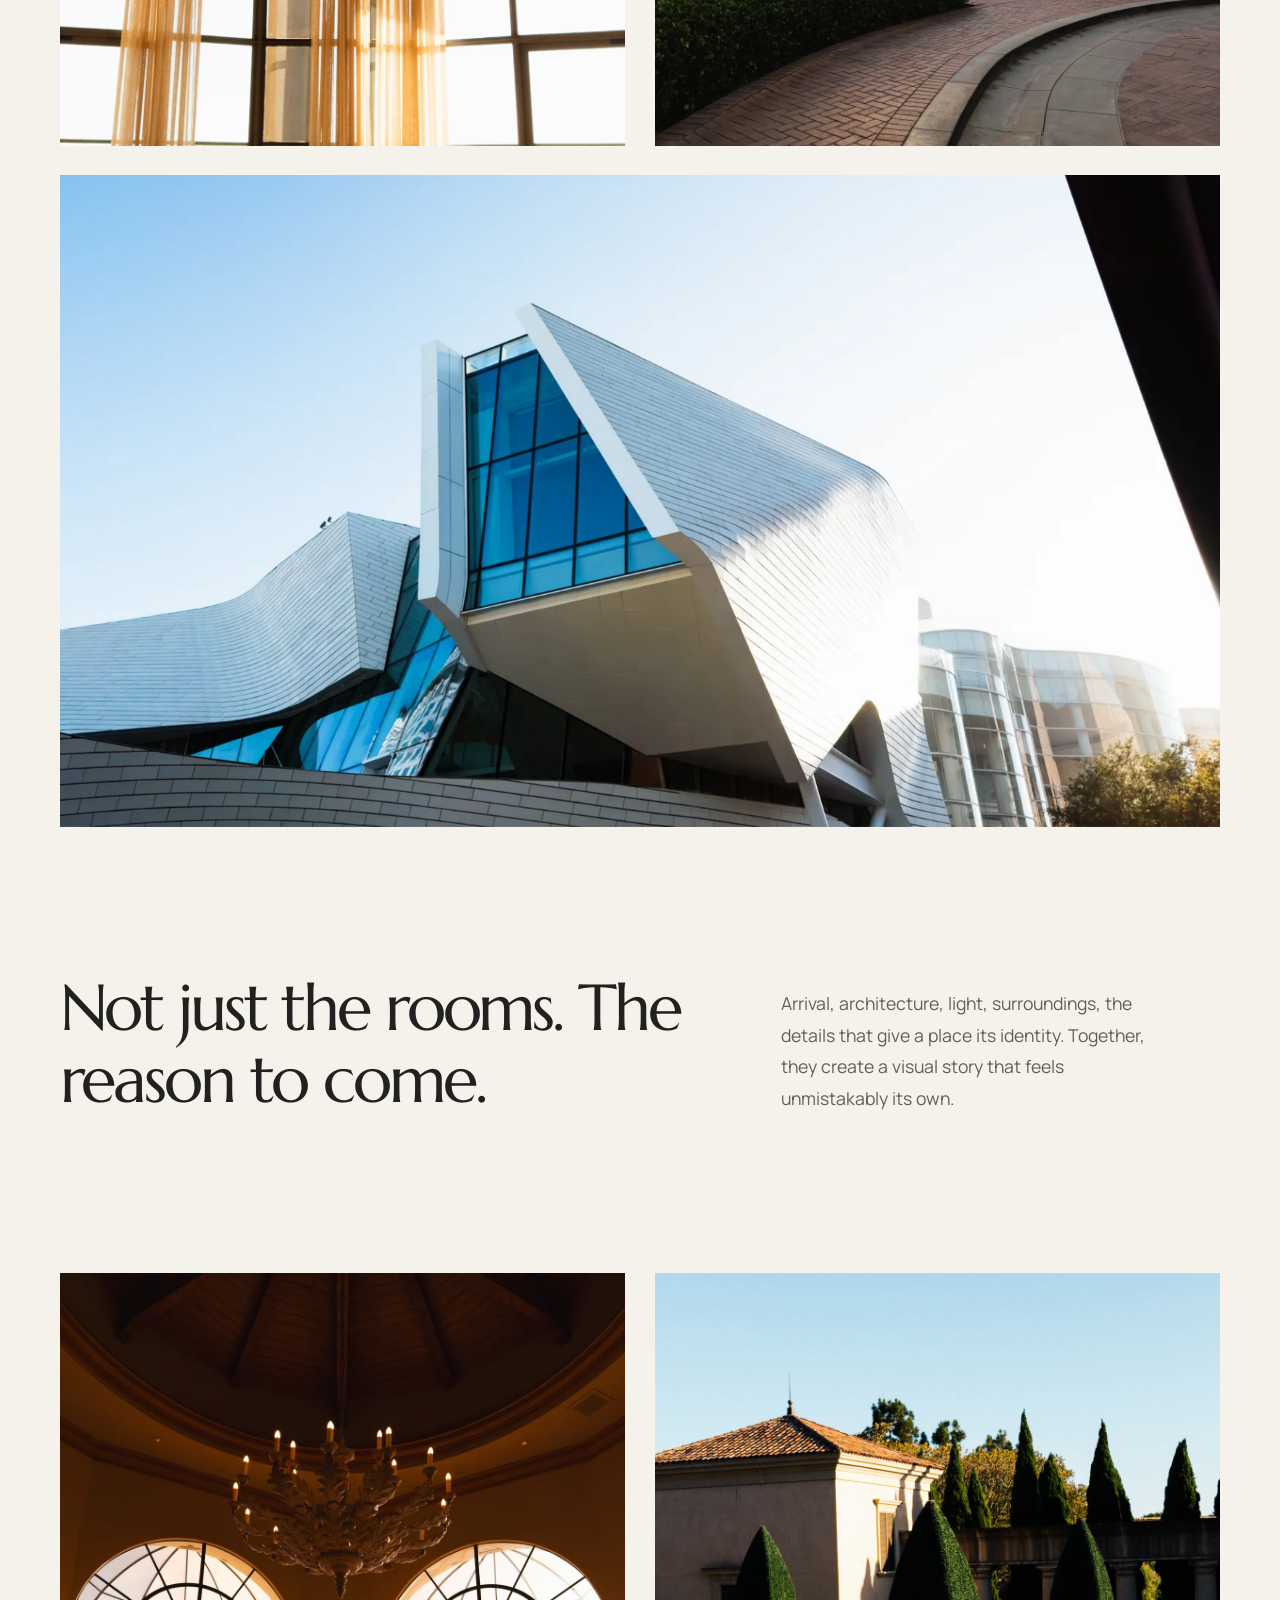
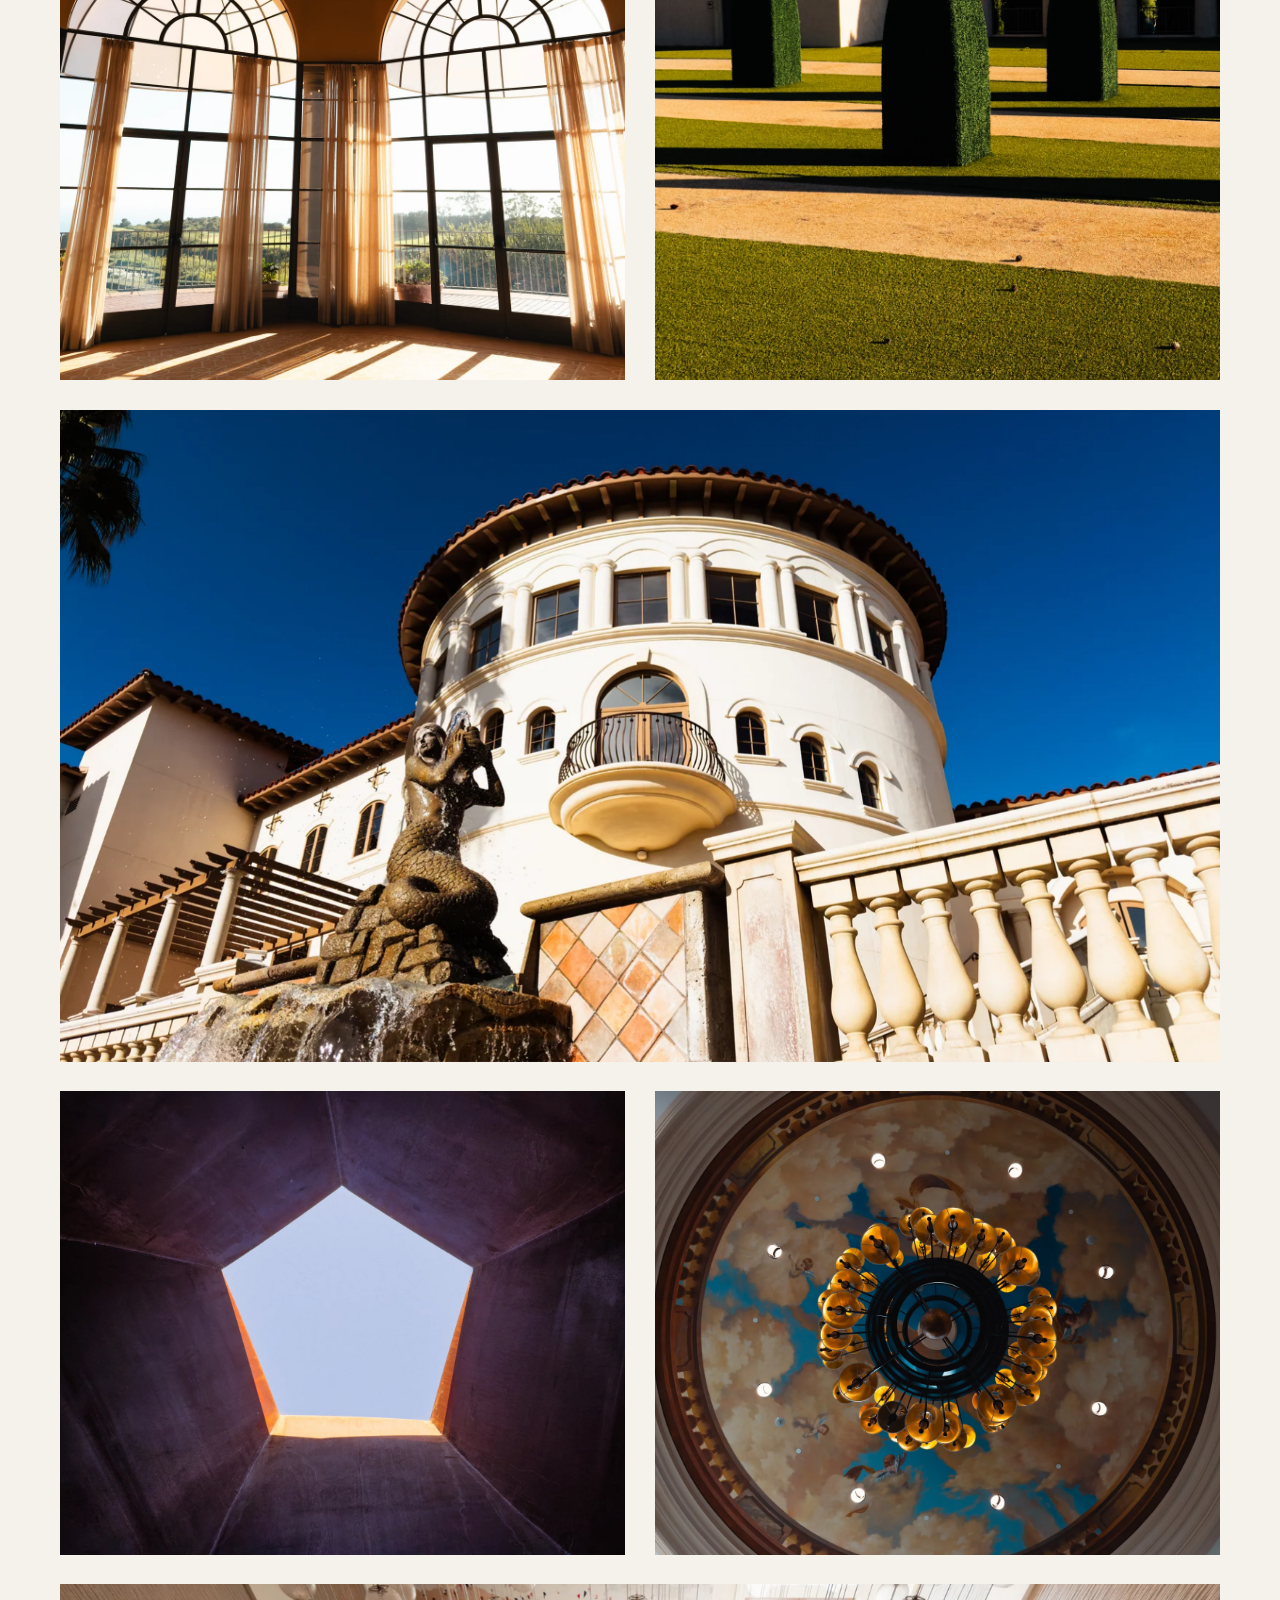
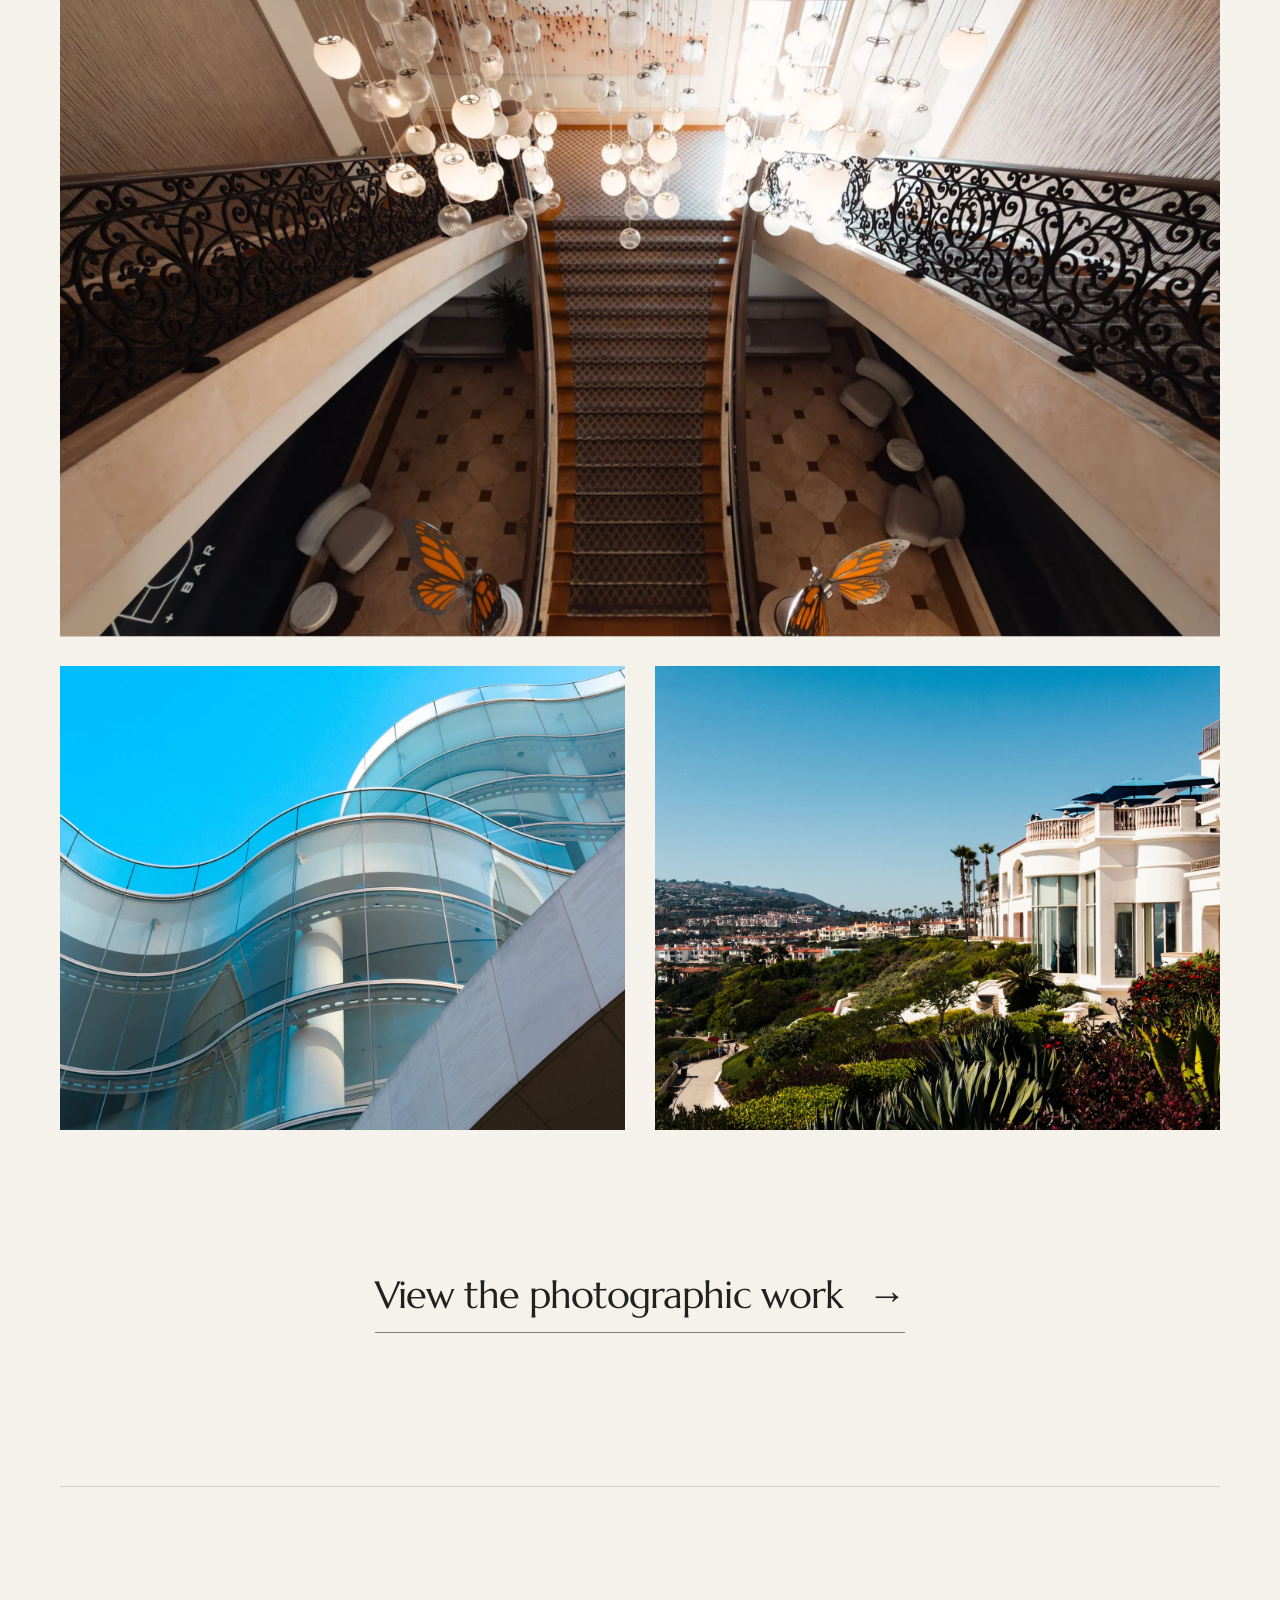
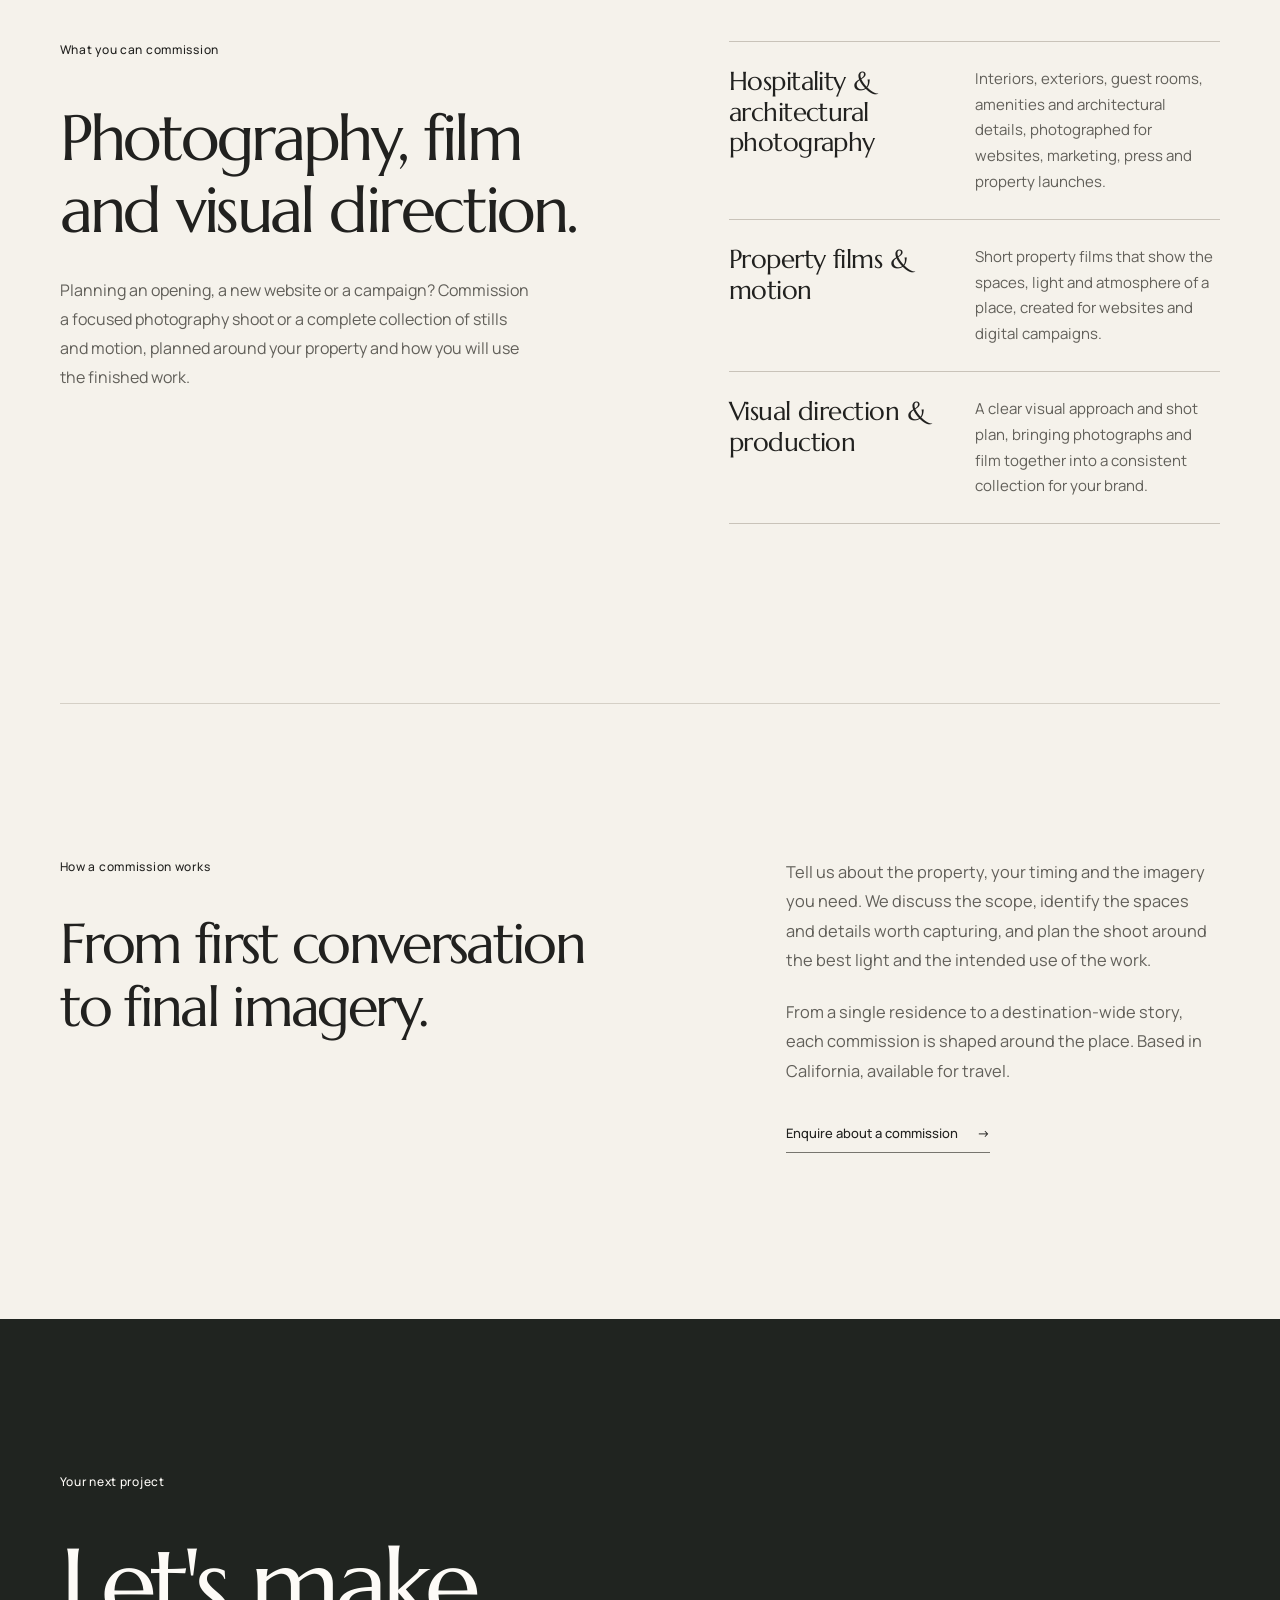
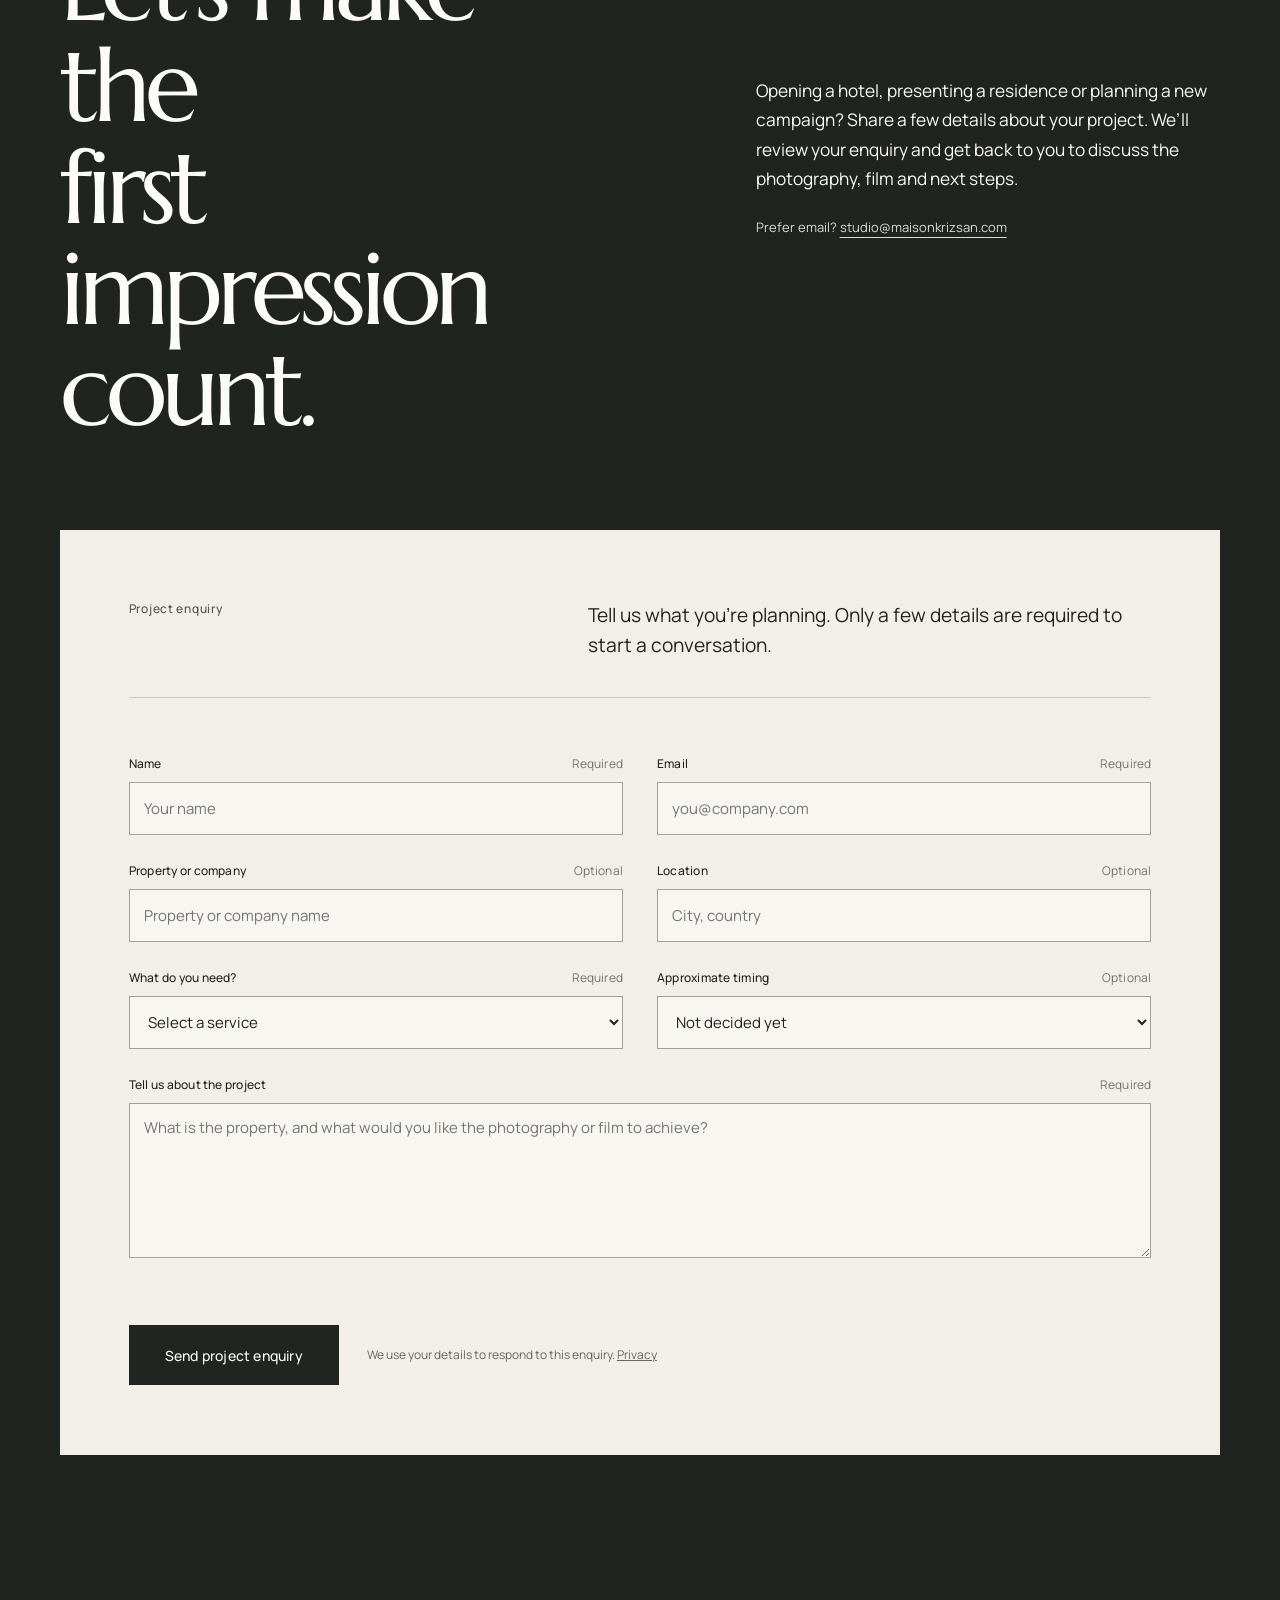
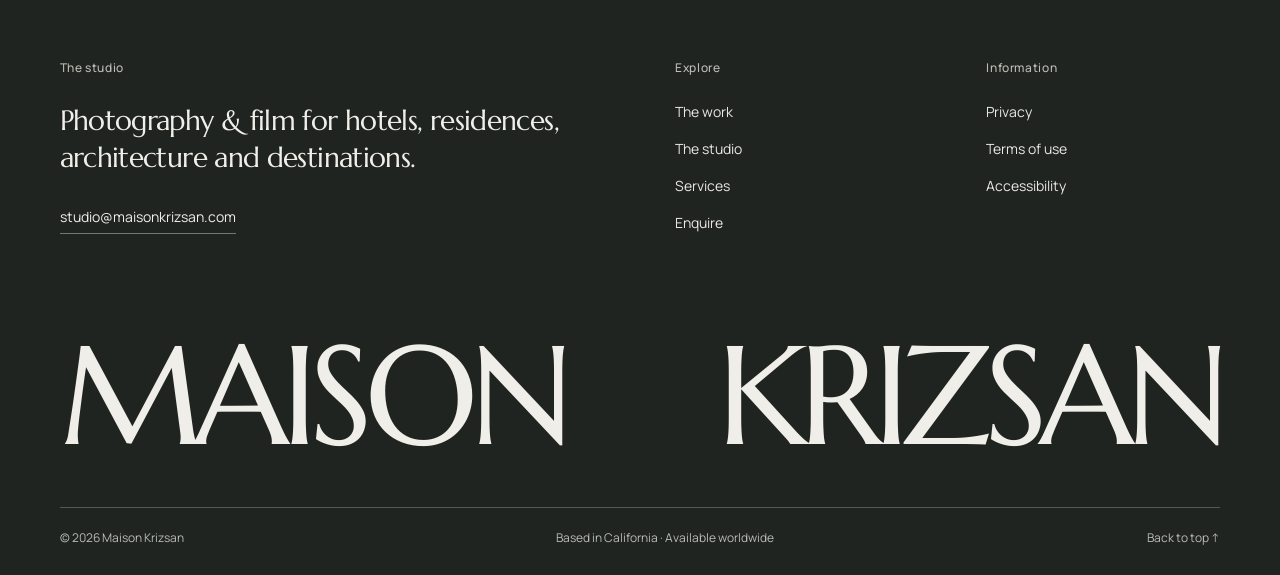
==== commit 59d69d24: "Add files via upload" ====
--- a/index.html
+++ b/index.html
@@ -1,8 +1,8 @@
 <!DOCTYPE html>
 
-<html lang="en"><head><meta charset="utf-8"/><meta content="width=device-width,initial-scale=1" name="viewport"/><meta content="#f5f2eb" name="theme-color"/><link href="/assets/favicon.svg" rel="icon" type="image/svg+xml"/><link href="https://fonts.googleapis.com" rel="preconnect"/><link crossorigin="" href="https://fonts.gstatic.com" rel="preconnect"/><link href="https://fonts.googleapis.com/css2?family=Marcellus&amp;family=Manrope:wght@400;500;600&amp;display=swap" rel="stylesheet"/><link href="/styles.css" rel="stylesheet"/><script defer="" src="/script.js"></script><script defer src="/enquire.js"></script><title>Maison Krizsan | Hospitality Photography &amp; Film Commissions</title><meta content="Maison Krizsan creates photography and film for hotels, resorts, architecture, residences and destinations. Explore the work and enquire about a commission." name="description"/><link href="https://maisonkrizsan.com/" rel="canonical"/><meta content="website" property="og:type"/><meta content="MAISON KRIZSAN | Hospitality, Architecture &amp; Destination Photography" property="og:title"/><meta content="Photography and film for hotels, residences and destinations." property="og:description"/><meta content="https://maisonkrizsan.com/assets/maison-social.jpg" property="og:image"/><meta content="summary_large_image" name="twitter:card"/></head><body class="page-home" id="top"><a class="skip-link" href="#main">Skip to content</a><header class="site-header" id="site-header"><div class="nav-wrap"><a aria-label="Maison Krizsan, homepage" class="nav-wordmark" href="/">MAISON KRIZSAN</a><nav aria-label="Primary navigation" class="nav-desktop"><a data-nav="home" href="/#studio">Studio</a><a data-nav="work" href="/work">Work</a><a href="/#commissions">Services</a></nav><a class="nav-enquire" href="#enquire">Enquire</a><button aria-controls="mobile-nav" aria-expanded="false" aria-label="Open navigation" class="nav-toggle" type="button"><span></span><span></span></button></div><nav aria-label="Mobile navigation" class="mobile-nav" hidden="" id="mobile-nav"><a href="/#studio">Studio</a><a href="/work">Work</a><a href="/#commissions">Services</a><a href="#enquire">Enquire</a></nav></header><main id="main">
+<html lang="en"><head><meta charset="utf-8"/><meta content="width=device-width,initial-scale=1" name="viewport"/><meta content="#f5f2eb" name="theme-color"/><link href="/assets/favicon.svg" rel="icon" type="image/svg+xml"/><link href="https://fonts.googleapis.com" rel="preconnect"/><link crossorigin="" href="https://fonts.gstatic.com" rel="preconnect"/><link href="https://fonts.googleapis.com/css2?family=Marcellus&amp;family=Manrope:wght@400;500;600&amp;display=swap" rel="stylesheet"/><link href="/styles.css" rel="stylesheet"/><script defer="" src="/script.js"></script><script defer="" src="/enquire.js"></script><title>Maison Krizsan | Hospitality Photography &amp; Film Commissions</title><meta content="Maison Krizsan creates photography and film for hotels, resorts, architecture, residences and destinations. Explore the work and enquire about a commission." name="description"/><link href="https://maisonkrizsan.com/" rel="canonical"/><meta content="website" property="og:type"/><meta content="MAISON KRIZSAN | Hospitality, Architecture &amp; Destination Photography" property="og:title"/><meta content="Photography and film for hotels, residences and destinations." property="og:description"/><meta content="https://maisonkrizsan.com/assets/maison-social.jpg" property="og:image"/><meta content="summary_large_image" name="twitter:card"/><script type="application/ld+json">{"@context":"https://schema.org","@type":"Organization","@id":"https://maisonkrizsan.com/#studio","name":"Maison Krizsan","url":"https://maisonkrizsan.com/","description":"Independent photography and film studio for architecture, hotels, residences and destinations.","email":"studio@maisonkrizsan.com","founder":{"@type":"Person","name":"Mark Krizsan"},"areaServed":["California","Worldwide"],"knowsAbout":["Architectural photography","Hospitality photography","Property films","Visual direction"]}</script></head><body class="page-home" id="top"><a class="skip-link" href="#main">Skip to content</a><header class="site-header" id="site-header"><div class="nav-wrap"><a aria-label="Maison Krizsan, homepage" class="nav-wordmark" href="/">MAISON KRIZSAN</a><nav aria-label="Primary navigation" class="nav-desktop"><a data-nav="home" href="/#studio">Studio</a><a data-nav="work" href="/work">Work</a><a href="/#commissions">Services</a></nav><a class="nav-enquire" href="#enquire">Enquire</a><button aria-controls="mobile-nav" aria-expanded="false" aria-label="Open navigation" class="nav-toggle" type="button"><span></span><span></span></button></div><nav aria-label="Mobile navigation" class="mobile-nav" hidden="" id="mobile-nav"><a href="/#studio">Studio</a><a href="/work">Work</a><a href="/#commissions">Services</a><a href="#enquire">Enquire</a></nav></header><main id="main">
 <section aria-labelledby="hero-title" class="cover cover--home cover--v3 cover--motion"><div class="cover-photo"><img alt="Dome and chandelier with sunlight streaming through" decoding="async" fetchpriority="high" height="1200" loading="eager" sizes="100vw" src="/assets/webp/batch-01/destination-20-1600.webp" srcset="/assets/webp/batch-01/destination-20-960.webp 960w, /assets/webp/batch-01/destination-20-1600.webp 1600w, /assets/webp/batch-01/destination-20-2560.webp 2560w" width="1600"/> <video aria-hidden="true" class="cover-video" data-src="/assets/video/maison-hero-v1.mp4" disablepictureinpicture="" id="maison-hero-video" loop="" muted="" playsinline="" poster="/assets/webp/batch-01/destination-20-1600.webp" preload="none" tabindex="-1"></video></div><div class="cover-vignette"></div><div class="cover-center"><p class="cover-kicker">Hospitality · Architecture · Destinations</p><h1 class="cover-wordmark" id="hero-title"><span>MAISON</span><span>KRIZSAN</span></h1><p class="cover-description">Photography &amp; film that make people want to be there.</p><div class="cover-actions"><a href="/work">Explore the work</a><a href="#enquire">Discuss a commission</a></div></div></section>
-<section aria-labelledby="studio-heading" class="intro intro--v2 shell" id="studio"><p class="section-label">What we do</p><div><h2 id="studio-heading">Photography &amp; film.<br/><em>Made for exceptional places.</em></h2><p>Before a guest books a room, a buyer visits a residence or a traveller chooses a destination, the photographs shape their first impression.</p><p>Maison Krizsan creates architectural and hospitality photography, property films and visual collections for hotels, resorts, residences and destinations. Made for websites, property launches, campaigns and editorial use.</p><a class="intro-cta" href="#enquire">Discuss a commission <span aria-hidden="true">→</span></a></div></section>
+<section aria-labelledby="studio-heading" class="intro intro--v2 shell" id="studio"><p class="section-label">What we do</p><div><h2 id="studio-heading">Photography &amp; film.<br/><em>Made for exceptional places.</em></h2><p>Before a guest books a room, a buyer visits a residence or a traveller chooses a destination, the photographs shape their first impression.</p><p>Maison Krizsan creates architectural and hospitality photography, property films and visual collections for hotels, resorts, residences and destinations. Made for websites, property launches, campaigns and editorial use.</p><p class="studio-credit">An independent studio led by Mark Krizsan, based in California and available for commissions worldwide.</p><a class="intro-cta" href="#enquire">Discuss a commission <span aria-hidden="true">→</span></a></div></section>
 <section aria-labelledby="work-heading" class="selected selected--v2" id="selected-work"><div class="shell section-heading"><div><p class="section-label">Selected photography</p><h2 id="work-heading">See the difference a place makes.</h2></div><a class="text-link" href="/work">Explore the work <span aria-hidden="true">→</span></a></div><div class="work-story shell">
 <figure class="editorial-photo editorial-photo--spread" data-cinema="frame" data-photo-id="15"><a aria-label="Explore Maison Krizsan photographic work" class="home-photo-link" href="/work"><img alt="Arcaded beachfront architecture facing the Pacific" decoding="async" height="1200" loading="lazy" sizes="(max-width:760px) 94vw, 90vw" src="/assets/webp/batch-01/destination-15-1600.webp" srcset="/assets/webp/batch-01/destination-15-960.webp 960w, /assets/webp/batch-01/destination-15-1600.webp 1600w, /assets/webp/batch-01/destination-15-2560.webp 2560w" width="1600"/></a></figure>
 <div class="editorial-duo editorial-duo--portraits" data-cinema="reveal"><figure class="editorial-photo editorial-photo--portrait" data-photo-id="7"><a aria-label="Explore Maison Krizsan photographic work" class="home-photo-link" href="/work"><img alt="Chandelier within a tall arched interior" decoding="async" height="1600" loading="lazy" sizes="(max-width:760px) 94vw, 90vw" src="/assets/webp/batch-01/destination-07-1600.webp" srcset="/assets/webp/batch-01/destination-07-960.webp 720w, /assets/webp/batch-01/destination-07-1600.webp 1200w, /assets/webp/batch-01/destination-07-2560.webp 1920w" width="1200"/></a></figure><figure class="editorial-photo editorial-photo--portrait" data-photo-id="10"><a aria-label="Explore Maison Krizsan photographic work" class="home-photo-link" href="/work"><img alt="Palm-lined entrance to a Mediterranean style property at dusk" decoding="async" height="1600" loading="lazy" sizes="(max-width:760px) 94vw, 90vw" src="/assets/webp/batch-01/destination-10-1600.webp" srcset="/assets/webp/batch-01/destination-10-960.webp 720w, /assets/webp/batch-01/destination-10-1600.webp 1200w, /assets/webp/batch-01/destination-10-2560.webp 1920w" width="1200"/></a></figure></div>
@@ -18,15 +18,15 @@
 <section aria-labelledby="capabilities-heading" class="capabilities capabilities--v2 shell" id="commissions"><div class="capabilities-intro"><p class="section-label">What you can commission</p><h2 id="capabilities-heading">Photography, film<br/>and visual direction.</h2><p>Planning an opening, a new website or a campaign? Commission a focused photography shoot or a complete collection of stills and motion, planned around your property and how you will use the finished work.</p></div><div class="services"><article><h3>Hospitality &amp; architectural photography</h3><p>Interiors, exteriors, guest rooms, amenities and architectural details, photographed for websites, marketing, press and property launches.</p></article><article><h3>Property films &amp; motion</h3><p>Short property films that show the spaces, light and atmosphere of a place, created for websites and digital campaigns.</p></article><article><h3>Visual direction &amp; production</h3><p>A clear visual approach and shot plan, bringing photographs and film together into a consistent collection for your brand.</p></article></div></section>
 <section aria-labelledby="process-heading" class="commission-process shell"><div><p class="section-label">How a commission works</p><h2 id="process-heading">From first conversation<br/>to final imagery.</h2></div><div class="process-body"><p>Tell us about the property, your timing and the imagery you need. We discuss the scope, identify the spaces and details worth capturing, and plan the shoot around the best light and the intended use of the work.</p><p>From a single residence to a destination-wide story, each commission is shaped around the place. Based in California, available for travel.</p><a class="text-link" href="#enquire">Enquire about a commission <span aria-hidden="true">→</span></a></div></section>
 <section aria-labelledby="enquire-heading" class="contact contact--with-form" id="enquire">
- <div class="shell contact-inner">
-  <div class="contact-headline"><p class="section-label">Your next project</p><h2 id="enquire-heading">Let's make the<br/>first impression count.</h2></div>
-  <div class="contact-details"><p>Opening a hotel, presenting a residence or planning a new campaign? Share a few details about your project. We’ll review your enquiry and get back to you to discuss the photography, film and next steps.</p>
-  <p class="contact-email-note">Prefer email? <a href="mailto:studio@maisonkrizsan.com?subject=Maison%20Krizsan%20%7C%20Project%20enquiry">studio@maisonkrizsan.com</a></p></div>
- </div>
- <div class="shell home-form-shell"><div class="home-form-panel">
-  <div class="home-form-heading"><p class="section-label">Project enquiry</p><p>Tell us what you're planning. Only a few details are required to start a conversation.</p></div>
-  <form action="/api/inquiry" class="project-form" id="project-enquiry-form" method="POST"><label>Name <span aria-hidden="true" class="field-requirement">Required</span><input autocomplete="name" maxlength="120" name="name" placeholder="Your name" required="" type="text"/></label><label>Email <span aria-hidden="true" class="field-requirement">Required</span><input autocomplete="email" maxlength="254" name="email" placeholder="you@company.com" required="" type="email"/></label><label>Property or company <span aria-hidden="true" class="field-requirement">Optional</span><input autocomplete="organization" maxlength="160" name="company" placeholder="Property or company name" type="text"/></label><label>Location <span aria-hidden="true" class="field-requirement">Optional</span><input maxlength="160" name="location" placeholder="City, country" type="text"/></label><label>What do you need? <span aria-hidden="true" class="field-requirement">Required</span><select name="service" required=""><option disabled="" selected="" value="">Select a service</option><option value="Photography">Photography</option><option value="Film">Film</option><option value="Photography and film">Photography and film</option><option value="Visual direction">Visual direction</option><option value="Not sure yet">Not sure yet</option></select></label><label>Approximate timing <span aria-hidden="true" class="field-requirement">Optional</span><select name="timing"><option value="Not decided">Not decided yet</option><option value="Within one month">Within one month</option><option value="1–3 months">1–3 months</option><option value="3–6 months">3–6 months</option><option value="More than six months">More than six months</option></select></label><label class="wide">Tell us about the project <span aria-hidden="true" class="field-requirement">Required</span><textarea maxlength="6000" minlength="20" name="brief" placeholder="What is the property, and what would you like the photography or film to achieve?" required=""></textarea></label><label aria-hidden="true" class="form-honeypot">Leave this empty <input autocomplete="off" name="website" tabindex="-1"/></label><div class="form-submit-row"><button type="submit">Send project enquiry</button><p class="form-note">We use your details to respond to this enquiry. <a href="/privacy.html">Privacy</a></p></div><p aria-live="polite" class="form-feedback" hidden="" role="status"></p><div class="email-fallback" hidden=""><p>The form could not confirm delivery. Please use email instead; your project details can be included automatically.</p><a class="fallback-mailto" href="mailto:studio@maisonkrizsan.com">Open an email with my project details</a></div></form>
- </div></div>
+<div class="shell contact-inner">
+<div class="contact-headline"><p class="section-label">Your next project</p><h2 id="enquire-heading">Let's make the<br/>first impression count.</h2></div>
+<div class="contact-details"><p>Opening a hotel, presenting a residence or planning a new campaign? Share a few details about your project. We’ll review your enquiry and get back to you to discuss the photography, film and next steps.</p>
+<p class="contact-email-note">Prefer email? <a href="mailto:studio@maisonkrizsan.com?subject=Maison%20Krizsan%20%7C%20Project%20enquiry">studio@maisonkrizsan.com</a></p></div>
+</div>
+<div class="shell home-form-shell"><div class="home-form-panel">
+<div class="home-form-heading"><p class="section-label">Project enquiry</p><p>Tell us what you're planning. Only a few details are required to start a conversation.</p></div>
+<form action="/api/inquiry" class="project-form" id="project-enquiry-form" method="POST"><label>Name <span aria-hidden="true" class="field-requirement">Required</span><input autocomplete="name" maxlength="120" name="name" placeholder="Your name" required="" type="text"/></label><label>Email <span aria-hidden="true" class="field-requirement">Required</span><input autocomplete="email" maxlength="254" name="email" placeholder="you@company.com" required="" type="email"/></label><label>Property or company <span aria-hidden="true" class="field-requirement">Optional</span><input autocomplete="organization" maxlength="160" name="company" placeholder="Property or company name" type="text"/></label><label>Location <span aria-hidden="true" class="field-requirement">Optional</span><input maxlength="160" name="location" placeholder="City, country" type="text"/></label><label>What do you need? <span aria-hidden="true" class="field-requirement">Required</span><select name="service" required=""><option disabled="" selected="" value="">Select a service</option><option value="Photography">Photography</option><option value="Film">Film</option><option value="Photography and film">Photography and film</option><option value="Visual direction">Visual direction</option><option value="Not sure yet">Not sure yet</option></select></label><label>Approximate timing <span aria-hidden="true" class="field-requirement">Optional</span><select name="timing"><option value="Not decided">Not decided yet</option><option value="Within one month">Within one month</option><option value="1–3 months">1–3 months</option><option value="3–6 months">3–6 months</option><option value="More than six months">More than six months</option></select></label><label class="wide">Tell us about the project <span aria-hidden="true" class="field-requirement">Required</span><textarea maxlength="6000" minlength="20" name="brief" placeholder="What is the property, and what would you like the photography or film to achieve?" required=""></textarea></label><label aria-hidden="true" class="form-honeypot">Leave this empty <input autocomplete="off" name="website" tabindex="-1"/></label><div class="challenge-slot" data-challenge="" hidden=""><p class="challenge-label">Security verification</p><div class="turnstile-target"></div><p aria-live="polite" class="challenge-help"></p></div><div class="form-submit-row"><button type="submit">Send project enquiry</button><p class="form-note">We use your details to respond to this enquiry. <a href="/privacy.html">Privacy</a></p></div><p aria-live="polite" class="form-feedback" hidden="" role="status"></p><div class="email-fallback" hidden=""><p>The form could not confirm delivery. Please use email instead; your project details can be included automatically.</p><a class="fallback-mailto" href="mailto:studio@maisonkrizsan.com">Open an email with my project details</a></div></form>
+</div></div>
 </section></main><footer aria-label="Site footer" class="site-footer">
 <div class="footer-frame">
 <div class="footer-directory">
--- a/styles.css
+++ b/styles.css
@@ -414,3 +414,12 @@
  .contact--with-form h2{font-size:clamp(48px,14vw,66px);}
  .home-form-panel{padding-inline:17px;}
 }
+
+/* V8 form security: appears only when Turnstile credentials are configured. */
+.challenge-slot{margin:1.25rem 0 1.6rem;max-width:100%;color:inherit}
+.challenge-slot[hidden]{display:none!important}
+.challenge-label{font-size:.78rem;letter-spacing:.025em;margin:0 0 .7rem;opacity:.8}
+.turnstile-target{min-height:62px;max-width:100%;overflow:hidden}
+.challenge-help{font-size:.78rem;line-height:1.5;margin:.55rem 0 0;opacity:.82}
+.studio-credit{font-size:clamp(.82rem,.92vw,1rem);letter-spacing:.01em;opacity:.7;margin-top:1.1rem}
+@media(max-width:390px){.turnstile-target{width:100%}}
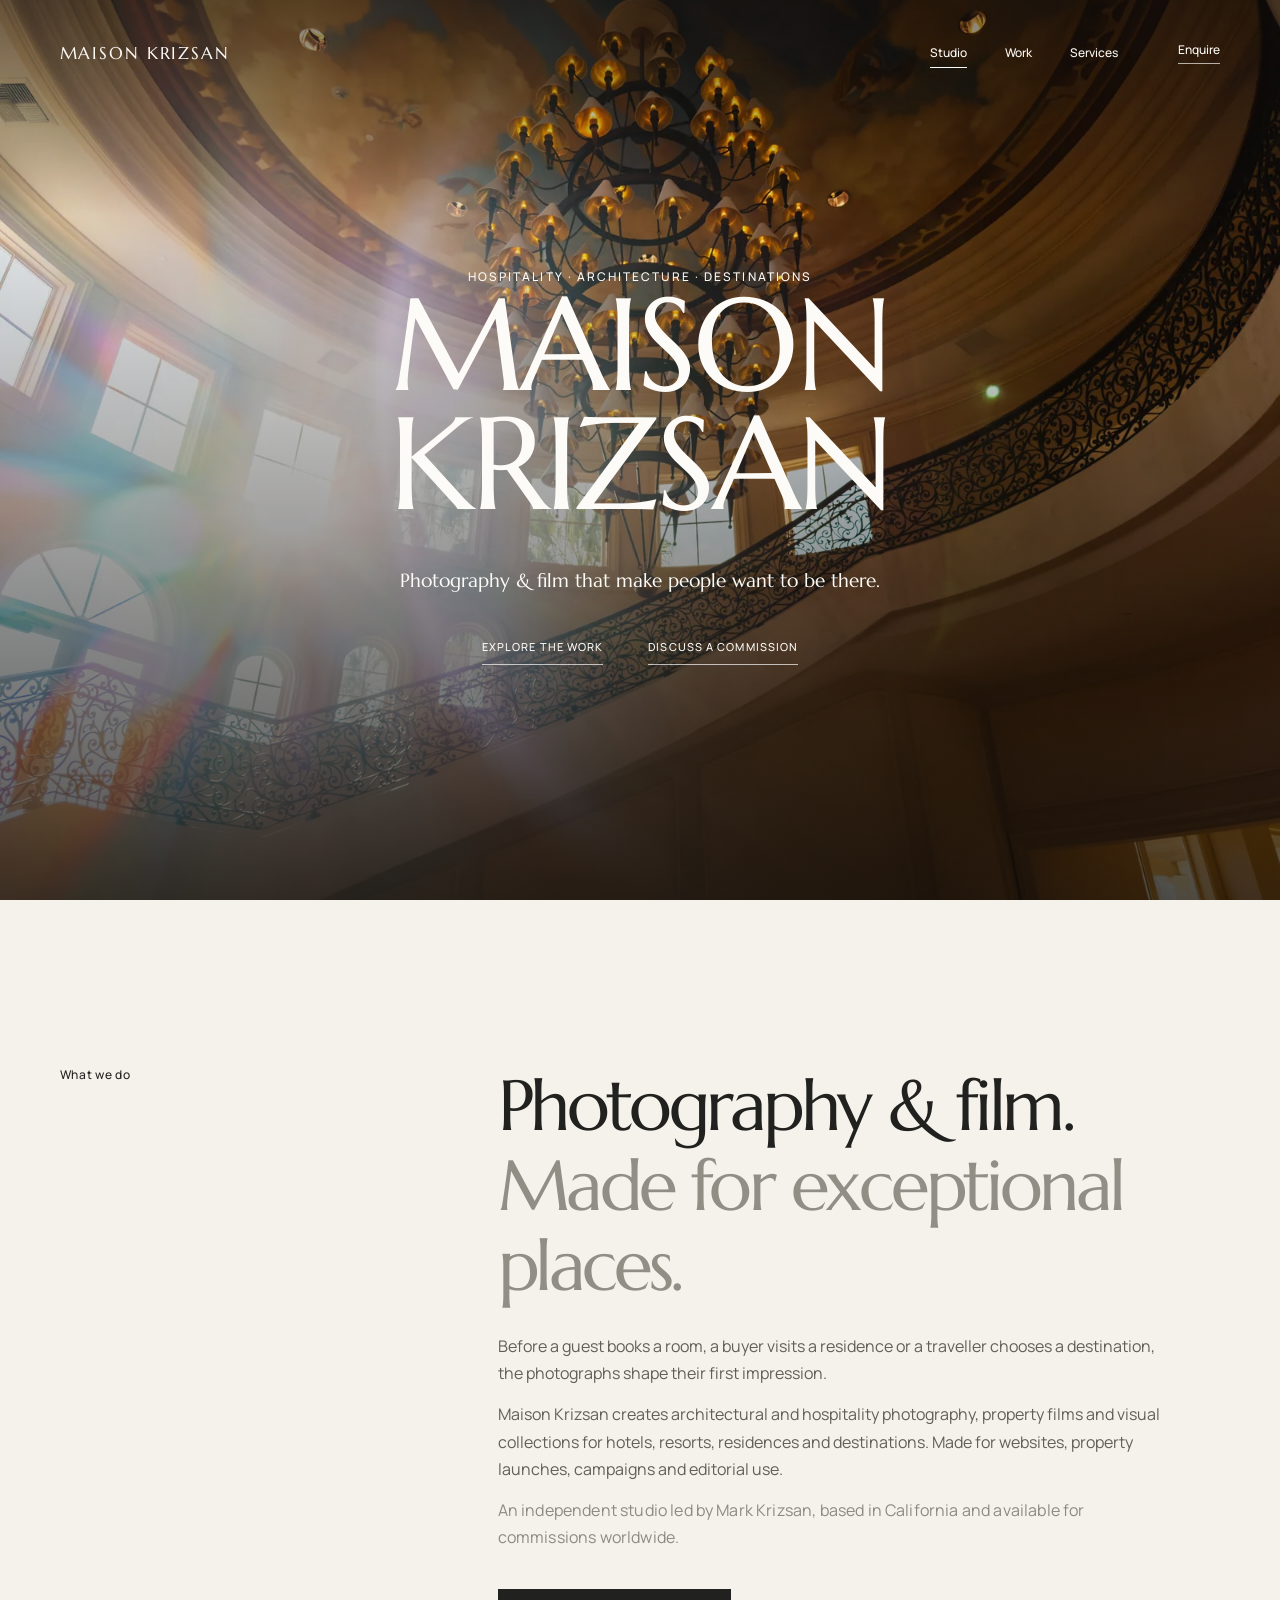
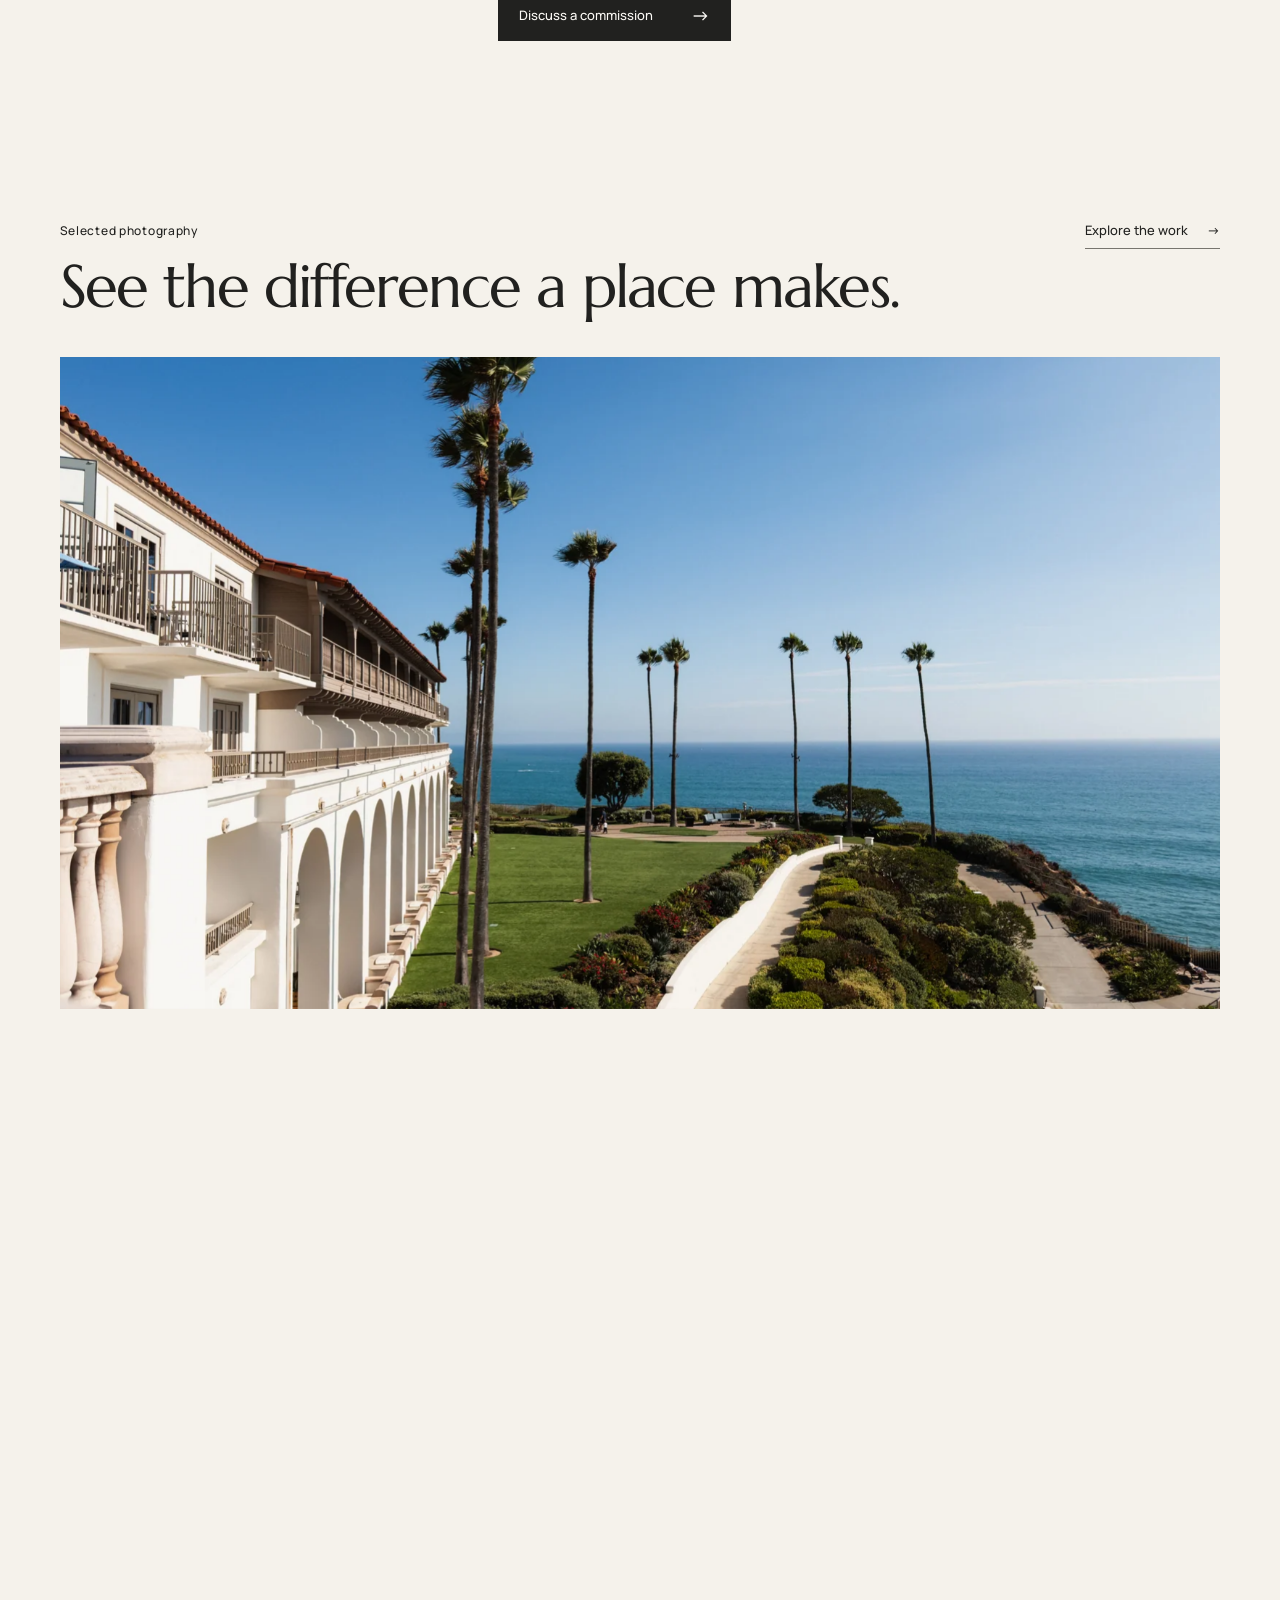
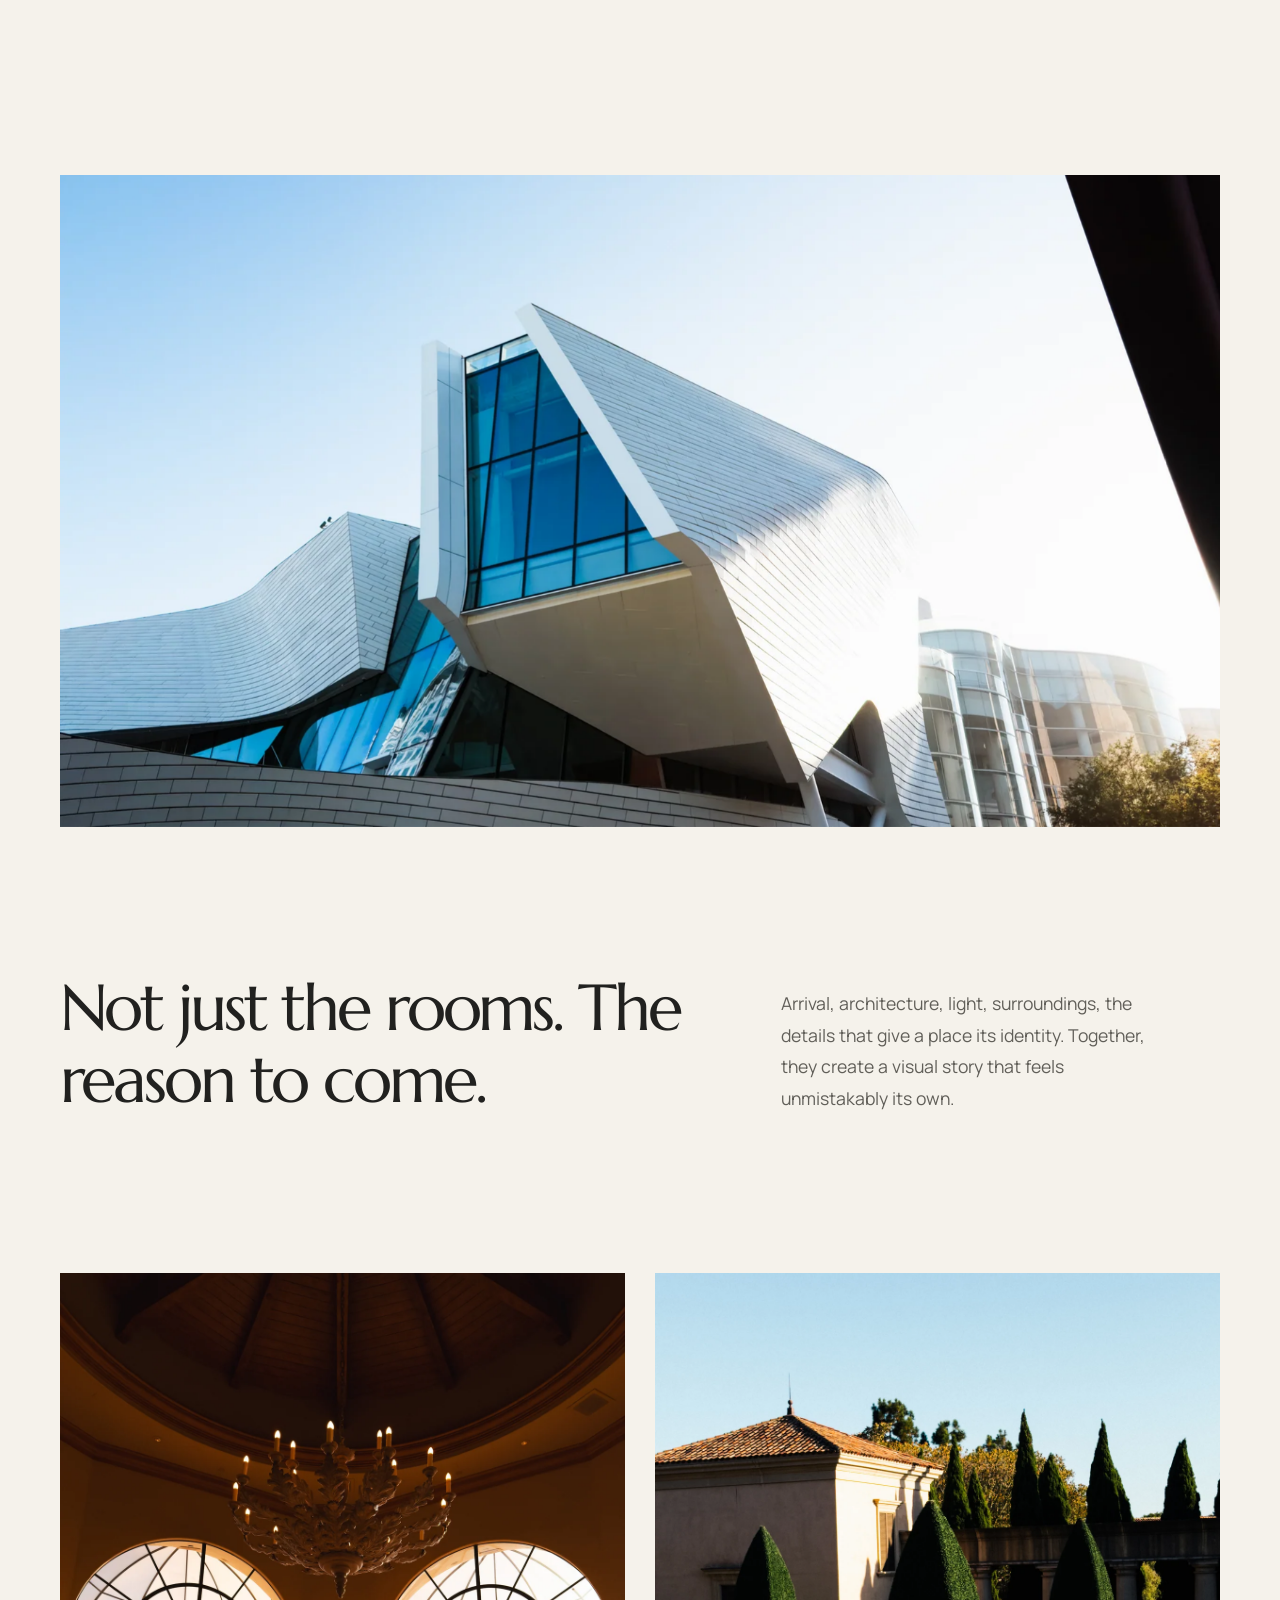
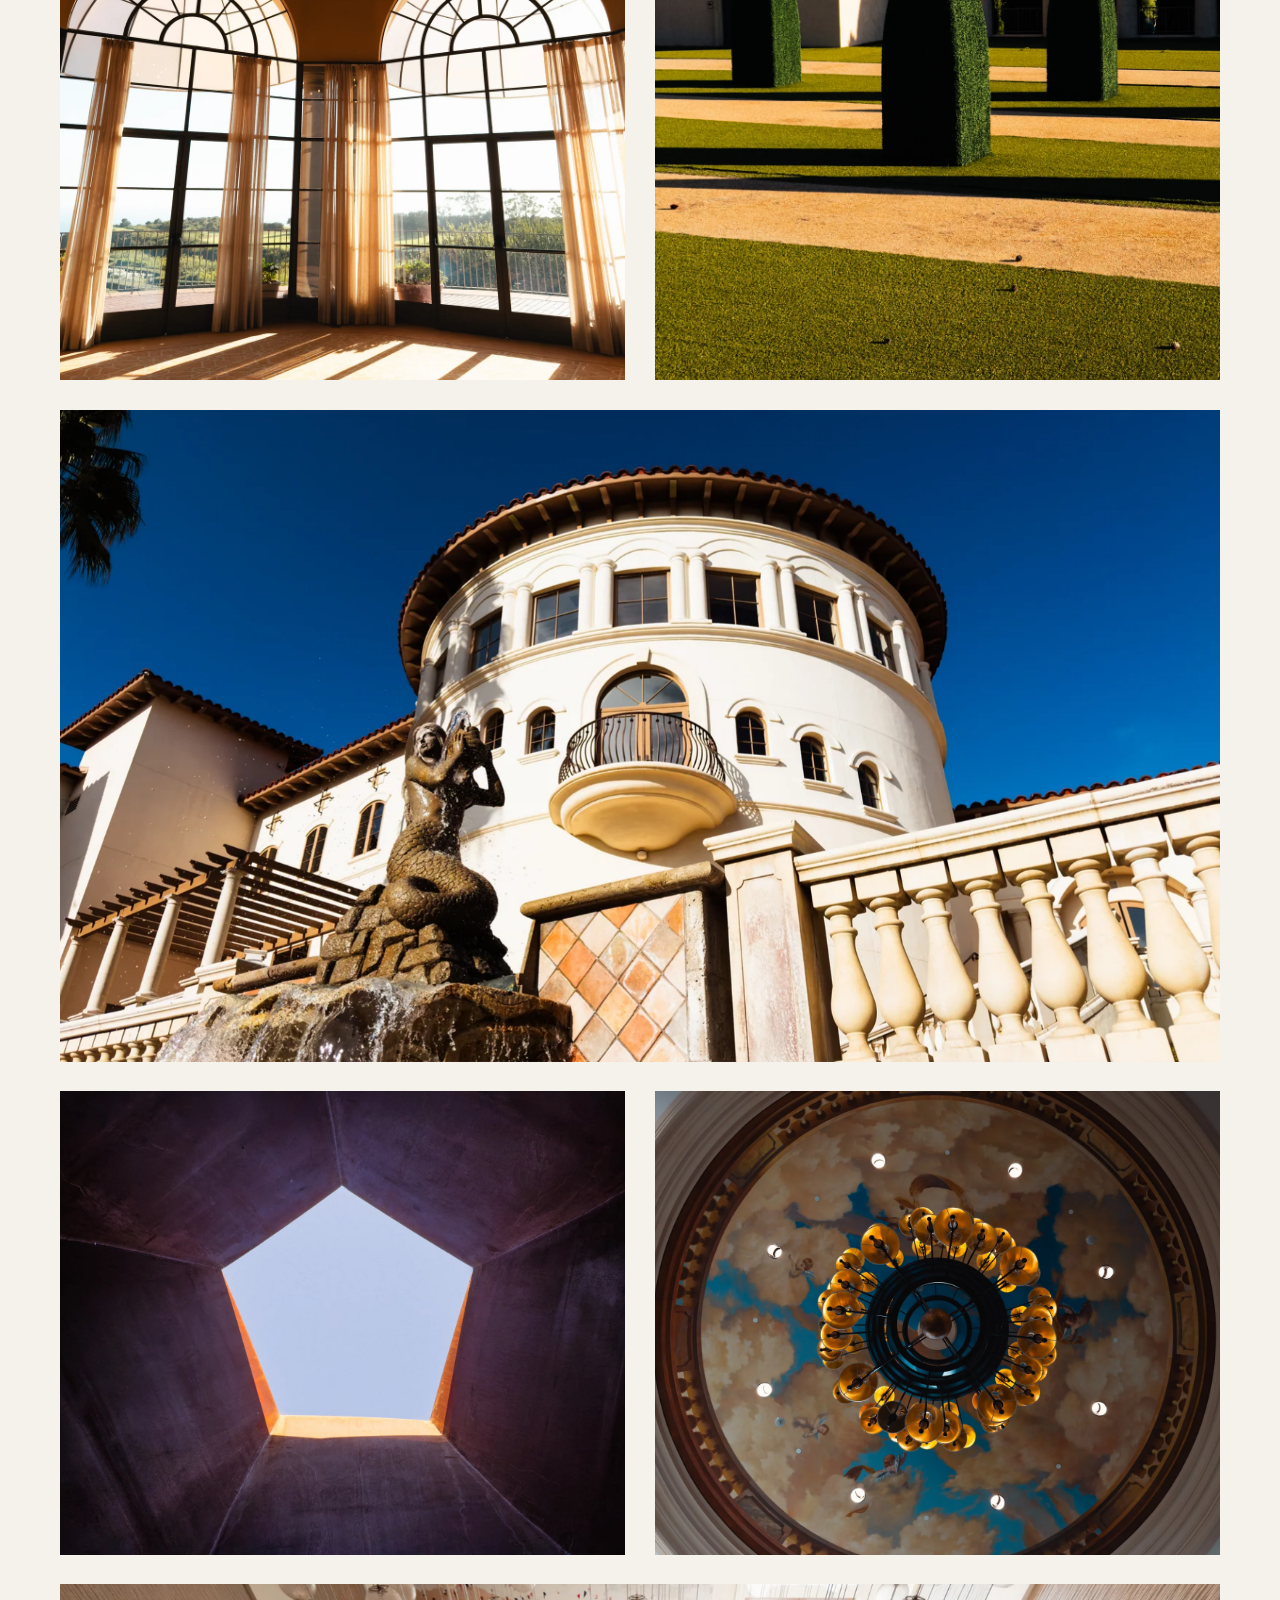
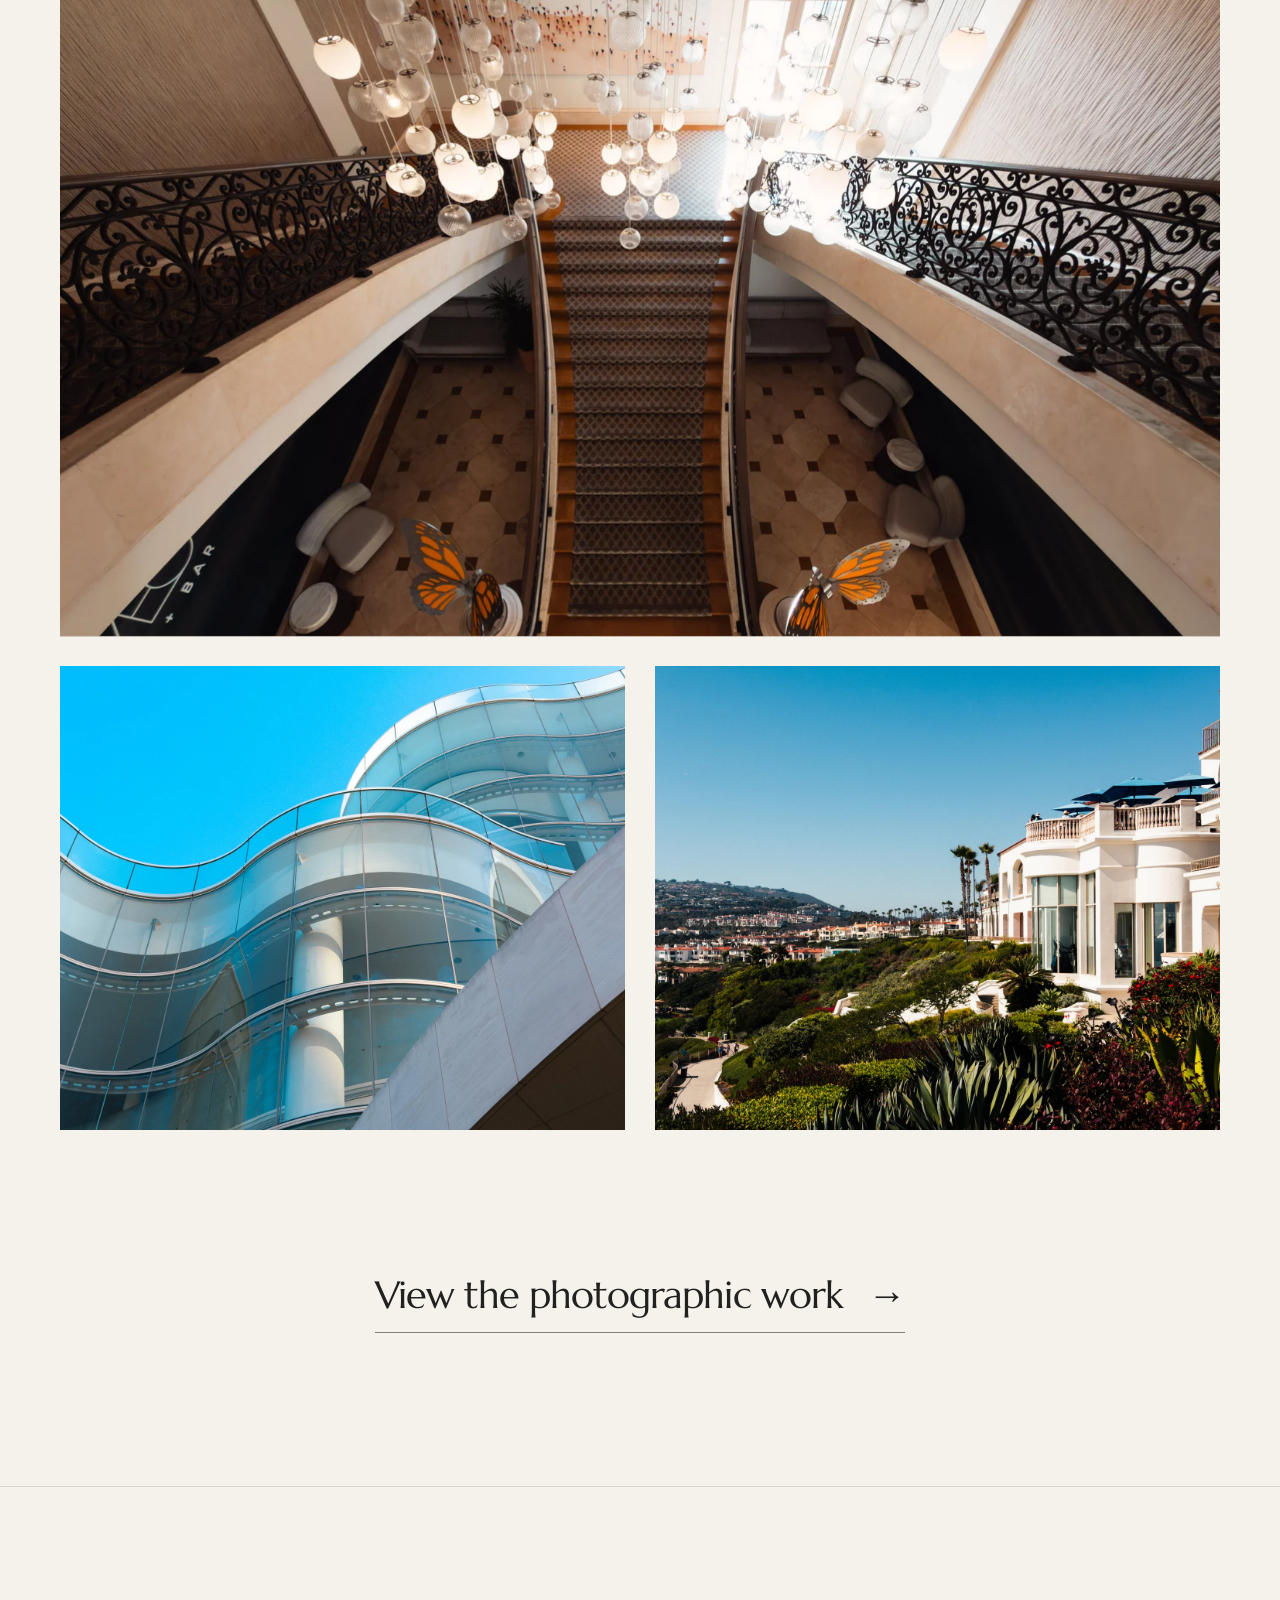
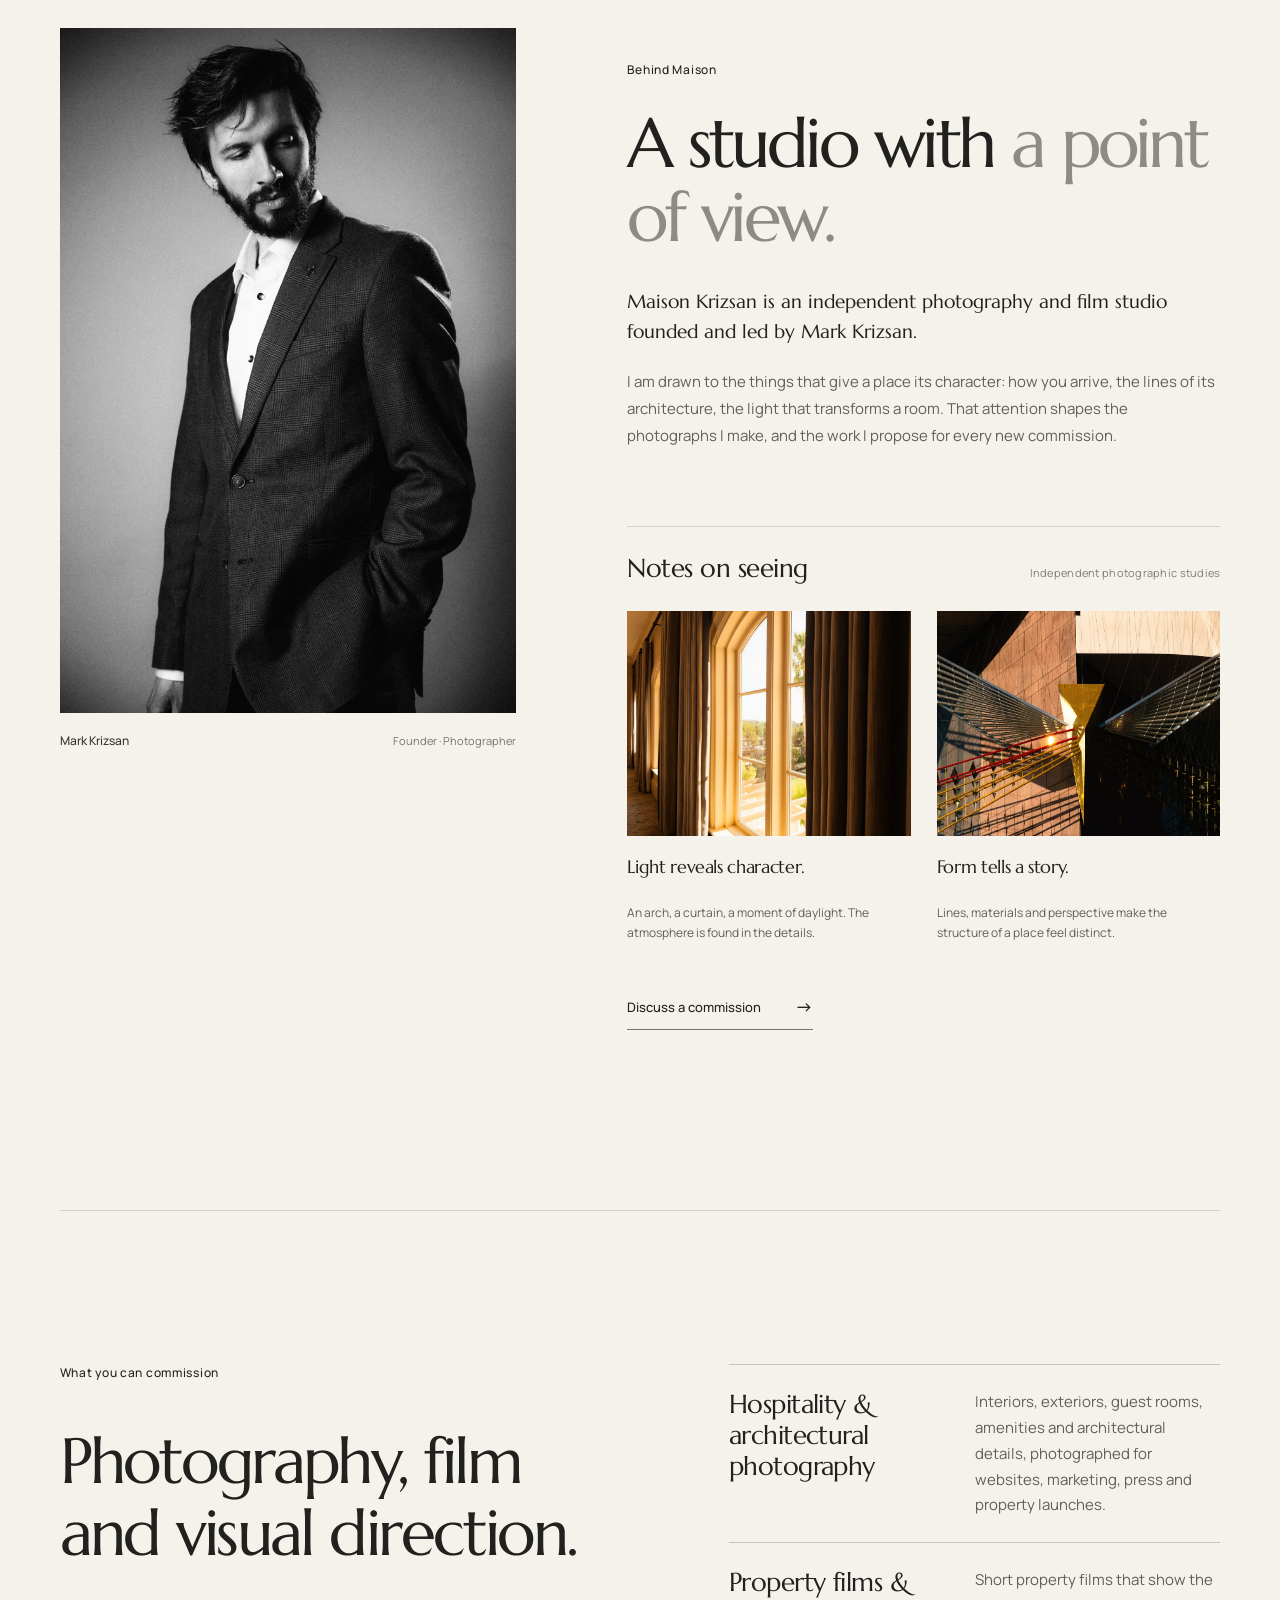
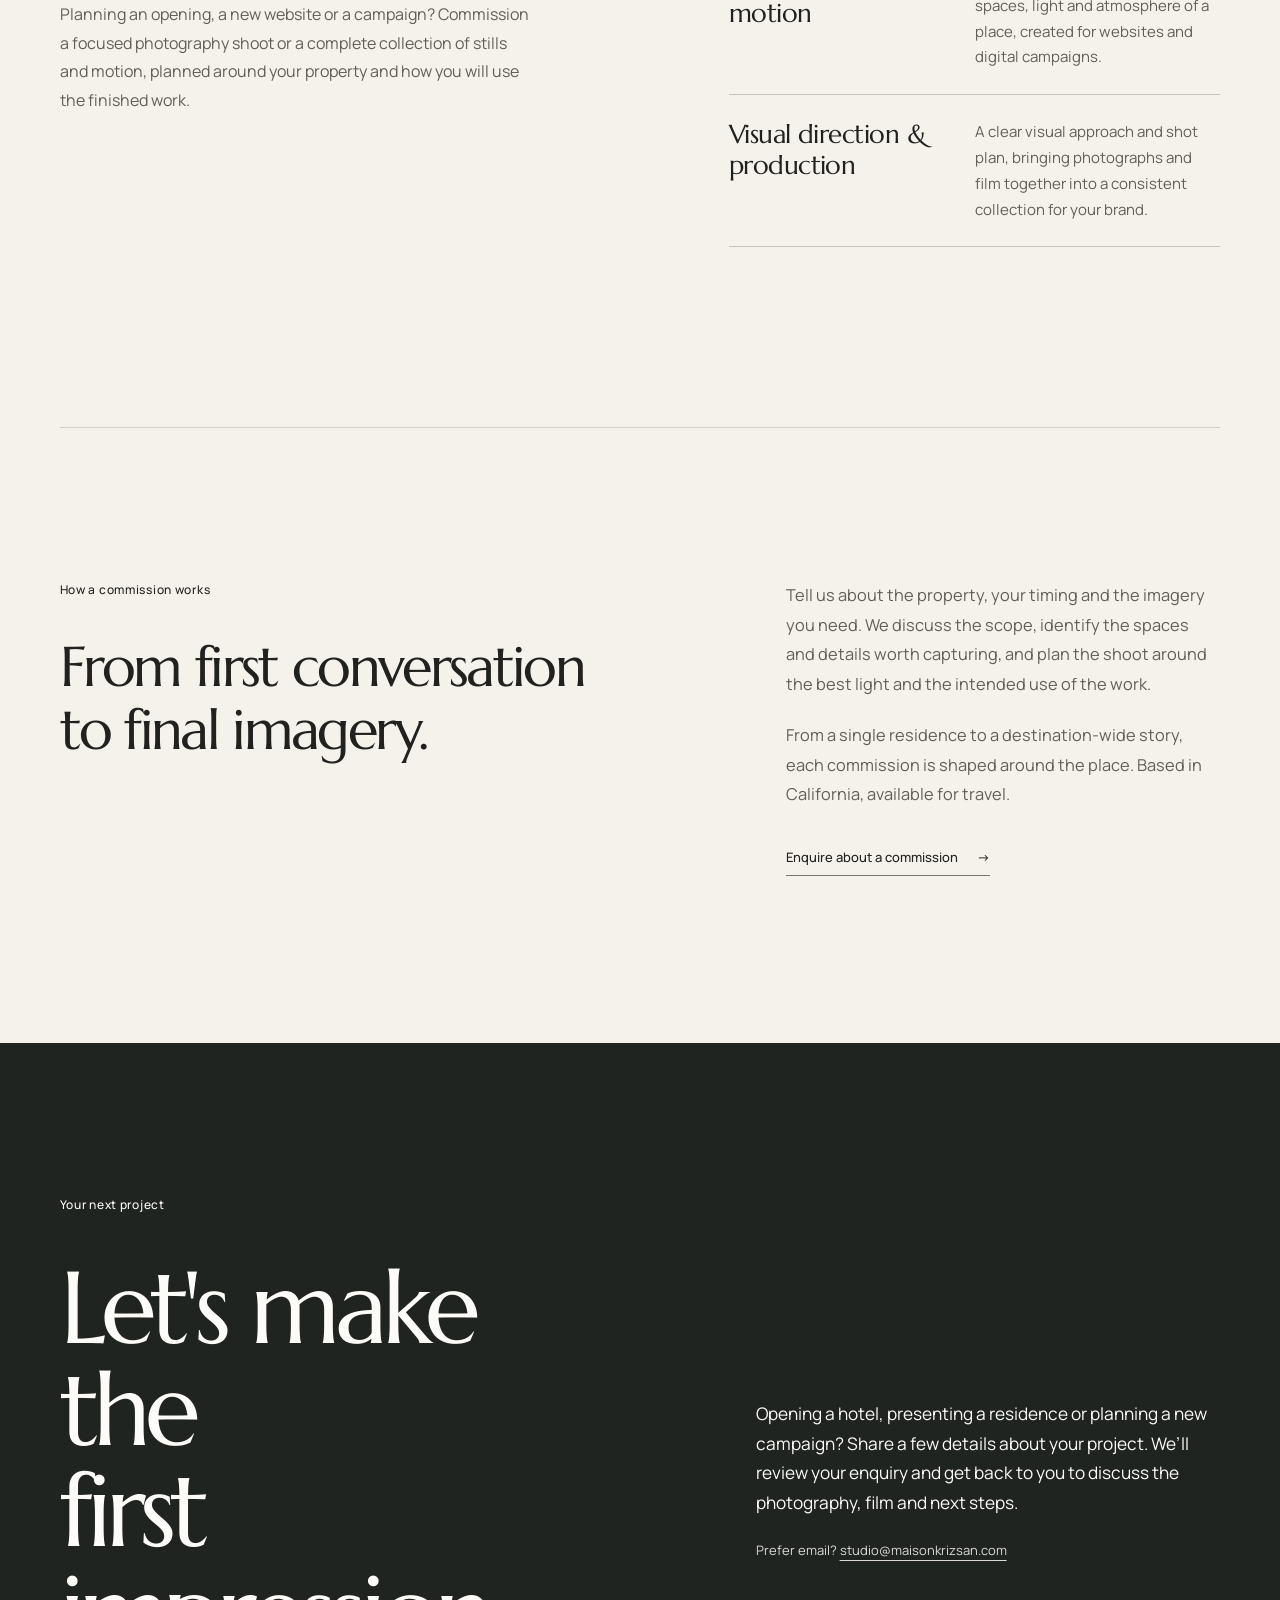
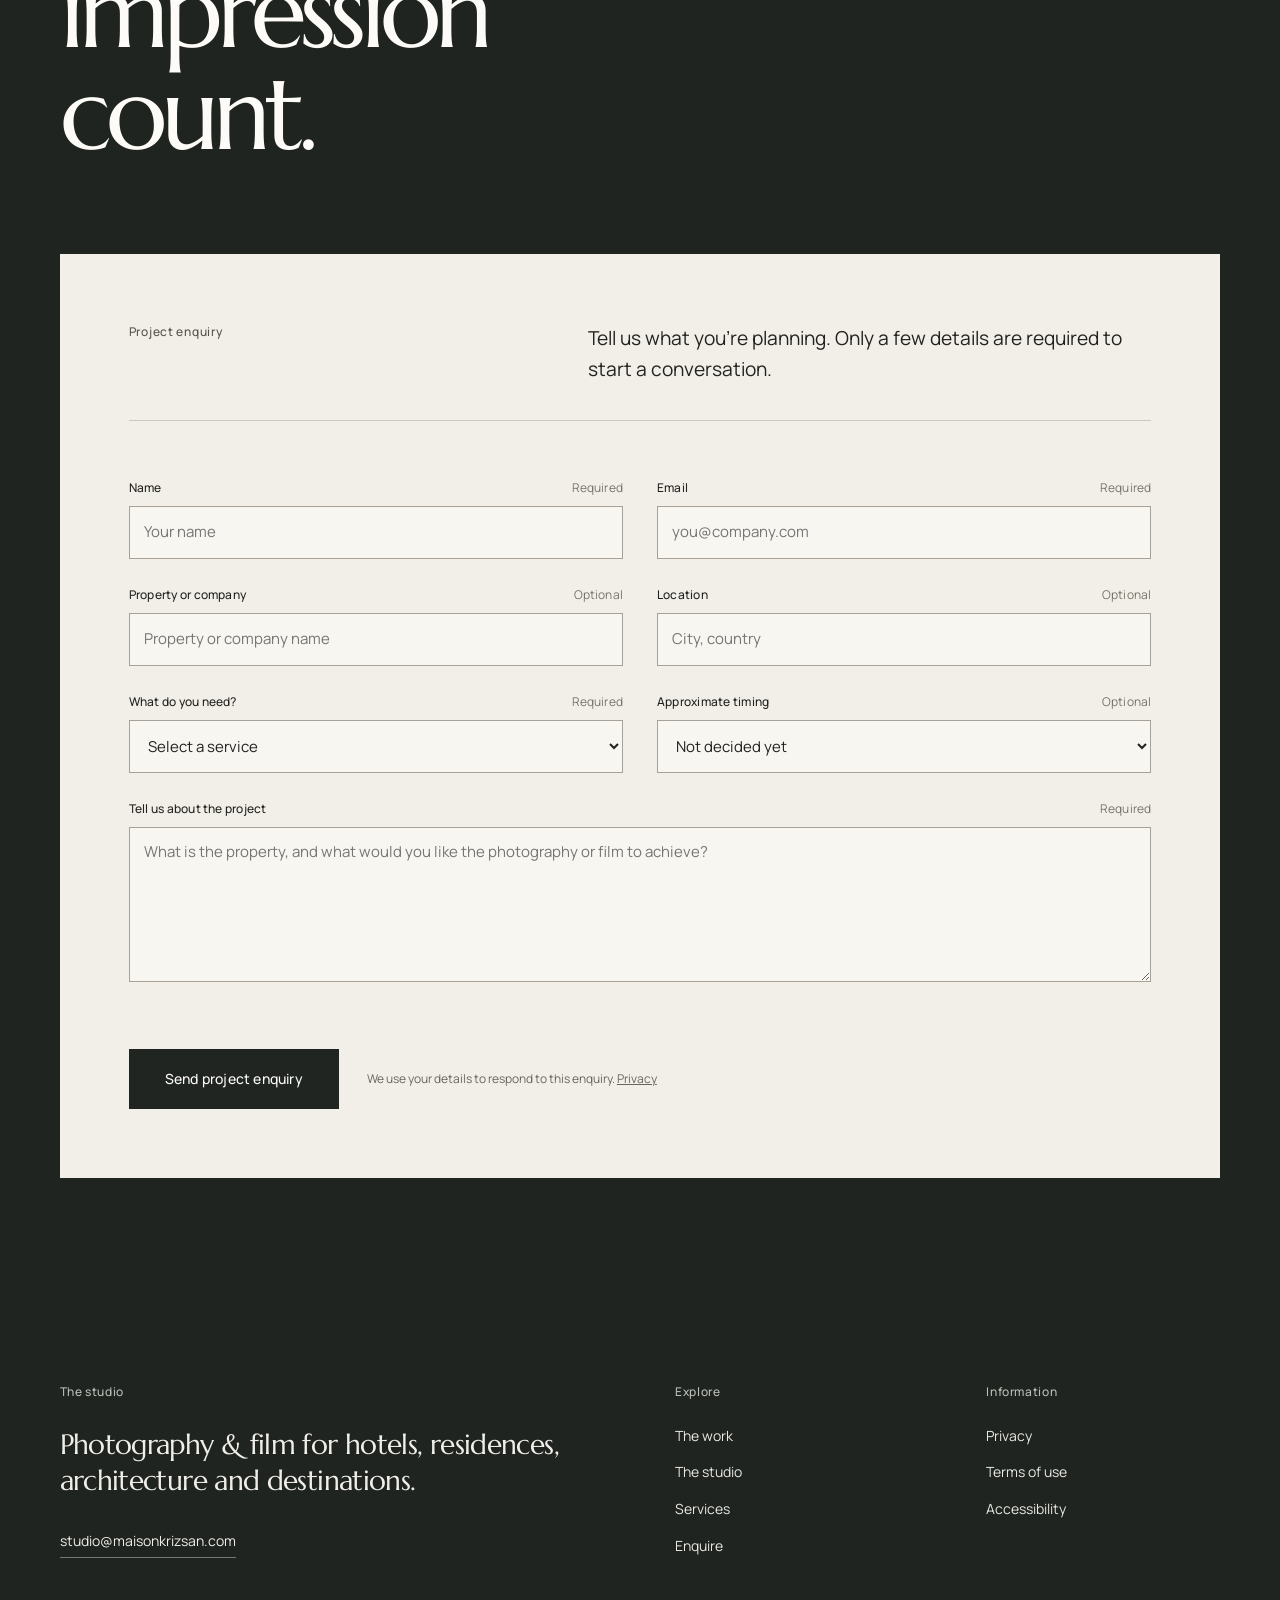
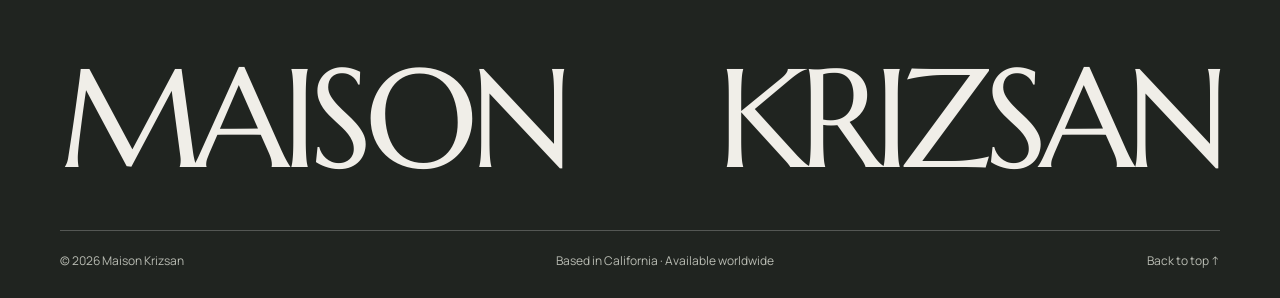
==== commit f4a55e51: "Add files via upload" ====
--- a/index.html
+++ b/index.html
@@ -1,6 +1,6 @@
 <!DOCTYPE html>
 
-<html lang="en"><head><meta charset="utf-8"/><meta content="width=device-width,initial-scale=1" name="viewport"/><meta content="#f5f2eb" name="theme-color"/><link href="/assets/favicon.svg" rel="icon" type="image/svg+xml"/><link href="https://fonts.googleapis.com" rel="preconnect"/><link crossorigin="" href="https://fonts.gstatic.com" rel="preconnect"/><link href="https://fonts.googleapis.com/css2?family=Marcellus&amp;family=Manrope:wght@400;500;600&amp;display=swap" rel="stylesheet"/><link href="/styles.css" rel="stylesheet"/><script defer="" src="/script.js"></script><script defer="" src="/enquire.js"></script><title>Maison Krizsan | Hospitality Photography &amp; Film Commissions</title><meta content="Maison Krizsan creates photography and film for hotels, resorts, architecture, residences and destinations. Explore the work and enquire about a commission." name="description"/><link href="https://maisonkrizsan.com/" rel="canonical"/><meta content="website" property="og:type"/><meta content="MAISON KRIZSAN | Hospitality, Architecture &amp; Destination Photography" property="og:title"/><meta content="Photography and film for hotels, residences and destinations." property="og:description"/><meta content="https://maisonkrizsan.com/assets/maison-social.jpg" property="og:image"/><meta content="summary_large_image" name="twitter:card"/><script type="application/ld+json">{"@context":"https://schema.org","@type":"Organization","@id":"https://maisonkrizsan.com/#studio","name":"Maison Krizsan","url":"https://maisonkrizsan.com/","description":"Independent photography and film studio for architecture, hotels, residences and destinations.","email":"studio@maisonkrizsan.com","founder":{"@type":"Person","name":"Mark Krizsan"},"areaServed":["California","Worldwide"],"knowsAbout":["Architectural photography","Hospitality photography","Property films","Visual direction"]}</script></head><body class="page-home" id="top"><a class="skip-link" href="#main">Skip to content</a><header class="site-header" id="site-header"><div class="nav-wrap"><a aria-label="Maison Krizsan, homepage" class="nav-wordmark" href="/">MAISON KRIZSAN</a><nav aria-label="Primary navigation" class="nav-desktop"><a data-nav="home" href="/#studio">Studio</a><a data-nav="work" href="/work">Work</a><a href="/#commissions">Services</a></nav><a class="nav-enquire" href="#enquire">Enquire</a><button aria-controls="mobile-nav" aria-expanded="false" aria-label="Open navigation" class="nav-toggle" type="button"><span></span><span></span></button></div><nav aria-label="Mobile navigation" class="mobile-nav" hidden="" id="mobile-nav"><a href="/#studio">Studio</a><a href="/work">Work</a><a href="/#commissions">Services</a><a href="#enquire">Enquire</a></nav></header><main id="main">
+<html lang="en"><head><meta charset="utf-8"/><meta content="width=device-width,initial-scale=1" name="viewport"/><meta content="#f5f2eb" name="theme-color"/><link href="/assets/favicon.svg" rel="icon" type="image/svg+xml"/><link href="https://fonts.googleapis.com" rel="preconnect"/><link crossorigin="" href="https://fonts.gstatic.com" rel="preconnect"/><link href="https://fonts.googleapis.com/css2?family=Marcellus&amp;family=Manrope:wght@400;500;600&amp;display=swap" rel="stylesheet"/><link href="/styles.css" rel="stylesheet"/><script defer="" src="/script.js"></script><script defer="" src="/enquire.js"></script><title>Maison Krizsan | Hospitality Photography &amp; Film Commissions</title><meta content="Maison Krizsan creates photography and film for hotels, resorts, architecture, residences and destinations. Explore the work and enquire about a commission." name="description"/><link href="https://maisonkrizsan.com/" rel="canonical"/><meta content="website" property="og:type"/><meta content="MAISON KRIZSAN | Hospitality, Architecture &amp; Destination Photography" property="og:title"/><meta content="Photography and film for hotels, residences and destinations." property="og:description"/><meta content="https://maisonkrizsan.com/assets/maison-social.jpg" property="og:image"/><meta content="summary_large_image" name="twitter:card"/><script type="application/ld+json">{"@context":"https://schema.org","@type":"Organization","@id":"https://maisonkrizsan.com/#studio","name":"Maison Krizsan","url":"https://maisonkrizsan.com/","description":"Independent photography and film studio for architecture, hotels, residences and destinations.","email":"studio@maisonkrizsan.com","founder":{"@type":"Person","name":"Mark Krizsan"},"areaServed":["California","Worldwide"],"knowsAbout":["Architectural photography","Hospitality photography","Property films","Visual direction"]}</script></head><body class="page-home" id="top"><a class="skip-link" href="#main">Skip to content</a><header class="site-header" id="site-header"><div class="nav-wrap"><a aria-label="Maison Krizsan, homepage" class="nav-wordmark" href="/">MAISON KRIZSAN</a><nav aria-label="Primary navigation" class="nav-desktop"><a data-nav="home" href="#founder">Studio</a><a data-nav="work" href="/work">Work</a><a href="/#commissions">Services</a></nav><a class="nav-enquire" href="#enquire">Enquire</a><button aria-controls="mobile-nav" aria-expanded="false" aria-label="Open navigation" class="nav-toggle" type="button"><span></span><span></span></button></div><nav aria-label="Mobile navigation" class="mobile-nav" hidden="" id="mobile-nav"><a href="#founder">Studio</a><a href="/work">Work</a><a href="/#commissions">Services</a><a href="#enquire">Enquire</a></nav></header><main id="main">
 <section aria-labelledby="hero-title" class="cover cover--home cover--v3 cover--motion"><div class="cover-photo"><img alt="Dome and chandelier with sunlight streaming through" decoding="async" fetchpriority="high" height="1200" loading="eager" sizes="100vw" src="/assets/webp/batch-01/destination-20-1600.webp" srcset="/assets/webp/batch-01/destination-20-960.webp 960w, /assets/webp/batch-01/destination-20-1600.webp 1600w, /assets/webp/batch-01/destination-20-2560.webp 2560w" width="1600"/> <video aria-hidden="true" class="cover-video" data-src="/assets/video/maison-hero-v1.mp4" disablepictureinpicture="" id="maison-hero-video" loop="" muted="" playsinline="" poster="/assets/webp/batch-01/destination-20-1600.webp" preload="none" tabindex="-1"></video></div><div class="cover-vignette"></div><div class="cover-center"><p class="cover-kicker">Hospitality · Architecture · Destinations</p><h1 class="cover-wordmark" id="hero-title"><span>MAISON</span><span>KRIZSAN</span></h1><p class="cover-description">Photography &amp; film that make people want to be there.</p><div class="cover-actions"><a href="/work">Explore the work</a><a href="#enquire">Discuss a commission</a></div></div></section>
 <section aria-labelledby="studio-heading" class="intro intro--v2 shell" id="studio"><p class="section-label">What we do</p><div><h2 id="studio-heading">Photography &amp; film.<br/><em>Made for exceptional places.</em></h2><p>Before a guest books a room, a buyer visits a residence or a traveller chooses a destination, the photographs shape their first impression.</p><p>Maison Krizsan creates architectural and hospitality photography, property films and visual collections for hotels, resorts, residences and destinations. Made for websites, property launches, campaigns and editorial use.</p><p class="studio-credit">An independent studio led by Mark Krizsan, based in California and available for commissions worldwide.</p><a class="intro-cta" href="#enquire">Discuss a commission <span aria-hidden="true">→</span></a></div></section>
 <section aria-labelledby="work-heading" class="selected selected--v2" id="selected-work"><div class="shell section-heading"><div><p class="section-label">Selected photography</p><h2 id="work-heading">See the difference a place makes.</h2></div><a class="text-link" href="/work">Explore the work <span aria-hidden="true">→</span></a></div><div class="work-story shell">
@@ -15,6 +15,40 @@
 <div class="editorial-duo editorial-duo--landscape"><figure class="editorial-photo editorial-photo--landscape" data-photo-id="63"><a aria-label="Explore Maison Krizsan photographic work" class="home-photo-link" href="/work"><img alt="Modern glass and steel facade against blue sky" decoding="async" height="1200" loading="lazy" sizes="(max-width:760px) 94vw, 90vw" src="/assets/webp/batch-02/IMG_1677-1600.webp" srcset="/assets/webp/batch-02/IMG_1677-960.webp 960w, /assets/webp/batch-02/IMG_1677-1600.webp 1600w, /assets/webp/batch-02/IMG_1677-2560.webp 2560w" width="1600"/></a></figure><figure class="editorial-photo editorial-photo--landscape" data-photo-id="12"><a aria-label="Explore Maison Krizsan photographic work" class="home-photo-link" href="/work"><img alt="Grand white hotel building overlooking coastal hills" decoding="async" height="1200" loading="lazy" sizes="(max-width:760px) 94vw, 90vw" src="/assets/webp/batch-01/destination-12-1600.webp" srcset="/assets/webp/batch-01/destination-12-960.webp 960w, /assets/webp/batch-01/destination-12-1600.webp 1600w, /assets/webp/batch-01/destination-12-2560.webp 2560w" width="1600"/></a></figure></div>
 <div class="selected-more"><a class="large-text-link" href="/work">View the photographic work <span aria-hidden="true">→</span></a></div>
 </div></section>
+<section aria-labelledby="founder-heading" class="founder-section" id="founder">
+<div class="shell founder-layout">
+<figure class="founder-figure">
+<picture>
+<source media="(max-width: 760px)" srcset="/assets/studio/mark-krizsan-portrait-720.webp"/>
+<img alt="Black-and-white studio portrait of Maison Krizsan founder Mark Krizsan" decoding="async" height="2048" loading="lazy" sizes="(max-width: 760px) 100vw, 42vw" src="/assets/studio/mark-krizsan-portrait-1200.webp" srcset="/assets/studio/mark-krizsan-portrait-720.webp 720w, /assets/studio/mark-krizsan-portrait-1200.webp 1200w" width="1365"/>
+</picture>
+<figcaption>Mark Krizsan <span>Founder · Photographer</span></figcaption>
+</figure>
+<div class="founder-editorial">
+<p class="section-label">Behind Maison</p>
+<h2 id="founder-heading">A studio with <em>a point of view.</em></h2>
+<p class="founder-statement">Maison Krizsan is an independent photography and film studio founded and led by Mark Krizsan.</p>
+<p class="founder-description">I am drawn to the things that give a place its character: how you arrive, the lines of its architecture, the light that transforms a room. That attention shapes the photographs I make, and the work I propose for every new commission.</p>
+<div aria-labelledby="notes-heading" class="founder-notes" id="photographic-studies">
+<div class="founder-notes-heading"><h3 id="notes-heading">Notes on seeing</h3><p>Independent photographic studies</p></div>
+<div class="founder-notes-grid">
+<article class="photo-note">
+<figure><img alt="Golden afternoon light across an arched window and curtains" decoding="async" height="1200" loading="lazy" sizes="(max-width: 760px) 92vw, 24vw" src="/assets/webp/batch-01/destination-14-960.webp" srcset="/assets/webp/batch-01/destination-14-960.webp 960w, /assets/webp/batch-01/destination-14-1600.webp 1600w" width="1600"/></figure>
+<h4>Light reveals character.</h4>
+<p>An arch, a curtain, a moment of daylight. The atmosphere is found in the details.</p>
+</article>
+<article class="photo-note">
+<figure><img alt="Layered roof structure and angular stair railings in contemporary architecture" decoding="async" height="1200" loading="lazy" sizes="(max-width: 760px) 92vw, 24vw" src="/assets/webp/batch-02/IMG_1647-960.webp" srcset="/assets/webp/batch-02/IMG_1647-960.webp 960w, /assets/webp/batch-02/IMG_1647-1600.webp 1600w" width="1600"/></figure>
+<h4>Form tells a story.</h4>
+<p>Lines, materials and perspective make the structure of a place feel distinct.</p>
+</article>
+</div>
+</div>
+<a class="founder-cta" href="#enquire">Discuss a commission <span aria-hidden="true">→</span></a>
+</div>
+</div>
+</section>
+
 <section aria-labelledby="capabilities-heading" class="capabilities capabilities--v2 shell" id="commissions"><div class="capabilities-intro"><p class="section-label">What you can commission</p><h2 id="capabilities-heading">Photography, film<br/>and visual direction.</h2><p>Planning an opening, a new website or a campaign? Commission a focused photography shoot or a complete collection of stills and motion, planned around your property and how you will use the finished work.</p></div><div class="services"><article><h3>Hospitality &amp; architectural photography</h3><p>Interiors, exteriors, guest rooms, amenities and architectural details, photographed for websites, marketing, press and property launches.</p></article><article><h3>Property films &amp; motion</h3><p>Short property films that show the spaces, light and atmosphere of a place, created for websites and digital campaigns.</p></article><article><h3>Visual direction &amp; production</h3><p>A clear visual approach and shot plan, bringing photographs and film together into a consistent collection for your brand.</p></article></div></section>
 <section aria-labelledby="process-heading" class="commission-process shell"><div><p class="section-label">How a commission works</p><h2 id="process-heading">From first conversation<br/>to final imagery.</h2></div><div class="process-body"><p>Tell us about the property, your timing and the imagery you need. We discuss the scope, identify the spaces and details worth capturing, and plan the shoot around the best light and the intended use of the work.</p><p>From a single residence to a destination-wide story, each commission is shaped around the place. Based in California, available for travel.</p><a class="text-link" href="#enquire">Enquire about a commission <span aria-hidden="true">→</span></a></div></section>
 <section aria-labelledby="enquire-heading" class="contact contact--with-form" id="enquire">
@@ -36,7 +70,7 @@
 </div>
 <nav aria-label="Explore Maison Krizsan" class="footer-links">
 <p class="footer-eyebrow">Explore</p>
-<a href="/work">The work</a><a href="/#studio">The studio</a><a href="/#commissions">Services</a><a href="#enquire">Enquire</a>
+<a href="/work">The work</a><a href="#founder">The studio</a><a href="/#commissions">Services</a><a href="#enquire">Enquire</a>
 </nav>
 <nav aria-label="Policies and accessibility" class="footer-links footer-legal">
 <p class="footer-eyebrow">Information</p>
--- a/styles.css
+++ b/styles.css
@@ -423,3 +423,46 @@
 .challenge-help{font-size:.78rem;line-height:1.5;margin:.55rem 0 0;opacity:.82}
 .studio-credit{font-size:clamp(.82rem,.92vw,1rem);letter-spacing:.01em;opacity:.7;margin-top:1.1rem}
 @media(max-width:390px){.turnstile-target{width:100%}}
+
+
+/* V9: Founder-led credibility with two truthful photographic observations. */
+.founder-section{border-top:1px solid #d9d5cb; padding:clamp(104px,11vw,180px) 0 clamp(125px,14vw,210px); scroll-margin-top:0}
+.founder-layout{display:grid;grid-template-columns:minmax(0,.87fr) minmax(0,1.13fr);gap:clamp(58px,8.7vw,155px);align-items:start}
+.founder-figure{min-width:0;position:relative}
+.founder-figure picture,.founder-figure img{display:block;width:100%}
+.founder-figure img{height:auto;aspect-ratio:1365 / 2048;object-fit:cover;background:#c6c6c2}
+.founder-figure figcaption{display:flex;justify-content:space-between;align-items:baseline;gap:20px;padding-top:19px;font:500 12px/1.5 Manrope,Arial,sans-serif;color:#343430}
+.founder-figure figcaption span{font:400 11px/1.4 Manrope,Arial,sans-serif;color:#77746d;text-align:right}
+.founder-editorial{padding-top:clamp(16px,2.6vw,43px);min-width:0}
+.founder-editorial h2{font:400 clamp(50px,5.4vw,86px)/1.06 Marcellus,Georgia,serif;letter-spacing:-.051em;margin:28px 0 33px;max-width:760px}
+.founder-editorial h2 em{font-style:normal;color:#8d8b83}
+.founder-statement{font:400 clamp(17px,1.47vw,20px)/1.63 Marcellus,Georgia,serif;max-width:630px}
+.founder-description{font:400 clamp(15px,1.15vw,17px)/1.78 Manrope,Arial,sans-serif;color:var(--ink-soft);max-width:605px;margin-top:21px}
+.founder-notes{border-top:1px solid #d8d2c6;margin-top:clamp(55px,6vw,93px);padding-top:26px;scroll-margin-top:30px}
+.founder-notes-heading{display:flex;justify-content:space-between;gap:15px;align-items:baseline;margin-bottom:27px}
+.founder-notes-heading h3{font:400 clamp(22px,2.0vw,31px)/1.2 Marcellus,Georgia,serif;letter-spacing:-.02em}
+.founder-notes-heading p{font:400 11px/1.4 Manrope,Arial,sans-serif;color:#817d76;text-align:right;letter-spacing:.025em}
+.founder-notes-grid{display:grid;grid-template-columns:1fr 1fr;gap:clamp(18px,2vw,34px)}
+.photo-note{min-width:0}.photo-note figure{width:100%;aspect-ratio:1.26;overflow:hidden;background:#e5dfd4}
+.photo-note img{width:100%;height:100%;object-fit:cover;transform:none!important;animation:none!important}
+.photo-note:first-child img{object-position:52% 50%}
+.photo-note:nth-child(2) img{object-position:50% 50%}
+.photo-note h4{font:400 clamp(16px,1.4vw,20px)/1.35 Marcellus,Georgia,serif;margin-top:19px;letter-spacing:-.02em}
+.photo-note p{font:400 clamp(12px,.9vw,14px)/1.67 Manrope,Arial,sans-serif;color:var(--ink-soft);margin-top:8px}
+.founder-cta{display:inline-flex;align-items:center;gap:34px;text-decoration:none;border-bottom:1px solid #77736b;padding-bottom:10px;margin-top:clamp(38px,4vw,60px);font:500 13px/1.4 Manrope,Arial,sans-serif}
+.founder-cta:hover{color:#77736b}.founder-cta span{font-size:18px}
+@media(max-width:1100px){.founder-layout{gap:40px;grid-template-columns:minmax(0,.85fr) minmax(0,1.15fr)}.founder-editorial h2{font-size:clamp(44px,5vw,66px)}.founder-notes{margin-top:45px}.founder-notes-grid{gap:15px}}
+@media(max-width:760px){
+ .founder-section{padding:90px 0 117px}.founder-layout{display:flex;flex-direction:column;gap:58px}
+ .founder-figure{width:100%;max-width:530px;margin-inline:auto}.founder-figure img{aspect-ratio:4/5;object-position:center 20%}
+ .founder-figure figcaption{font-size:12px}
+ .founder-editorial{width:100%;padding-top:0}
+ .founder-editorial h2{font-size:clamp(47px,10.7vw,75px);margin-top:25px;margin-bottom:26px}
+ .founder-statement{font-size:18px;line-height:1.57}.founder-description{font-size:15px;margin-top:18px}
+ .founder-notes{margin-top:65px}.founder-notes-heading{display:block;margin-bottom:27px}
+ .founder-notes-heading h3{font-size:27px}.founder-notes-heading p{text-align:left;margin-top:6px}
+ .founder-notes-grid{grid-template-columns:1fr;gap:38px}
+ .photo-note figure{aspect-ratio:1.36}.photo-note h4{font-size:22px;margin-top:14px}
+ .photo-note p{font-size:14px}.founder-cta{margin-top:40px}
+}
+@media(prefers-reduced-motion:reduce){.founder-section *{animation:none!important;transition:none!important}}
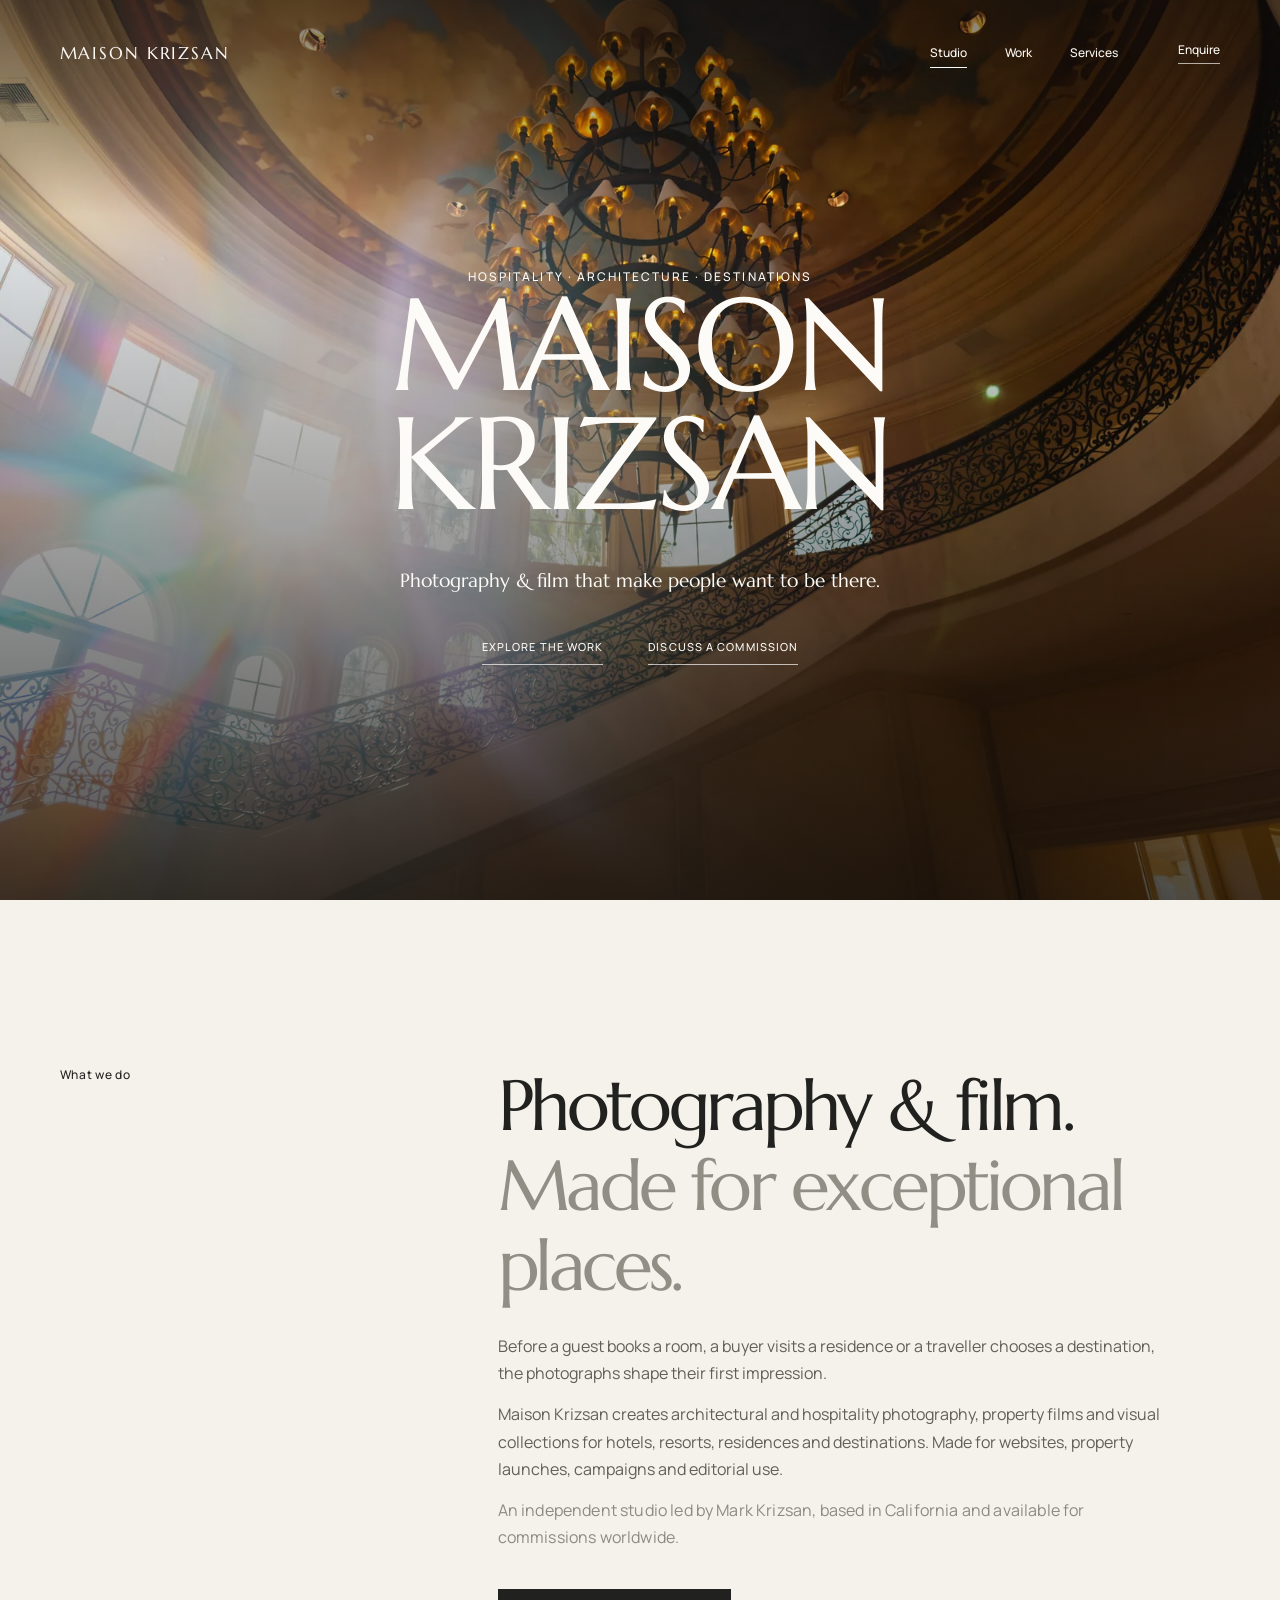
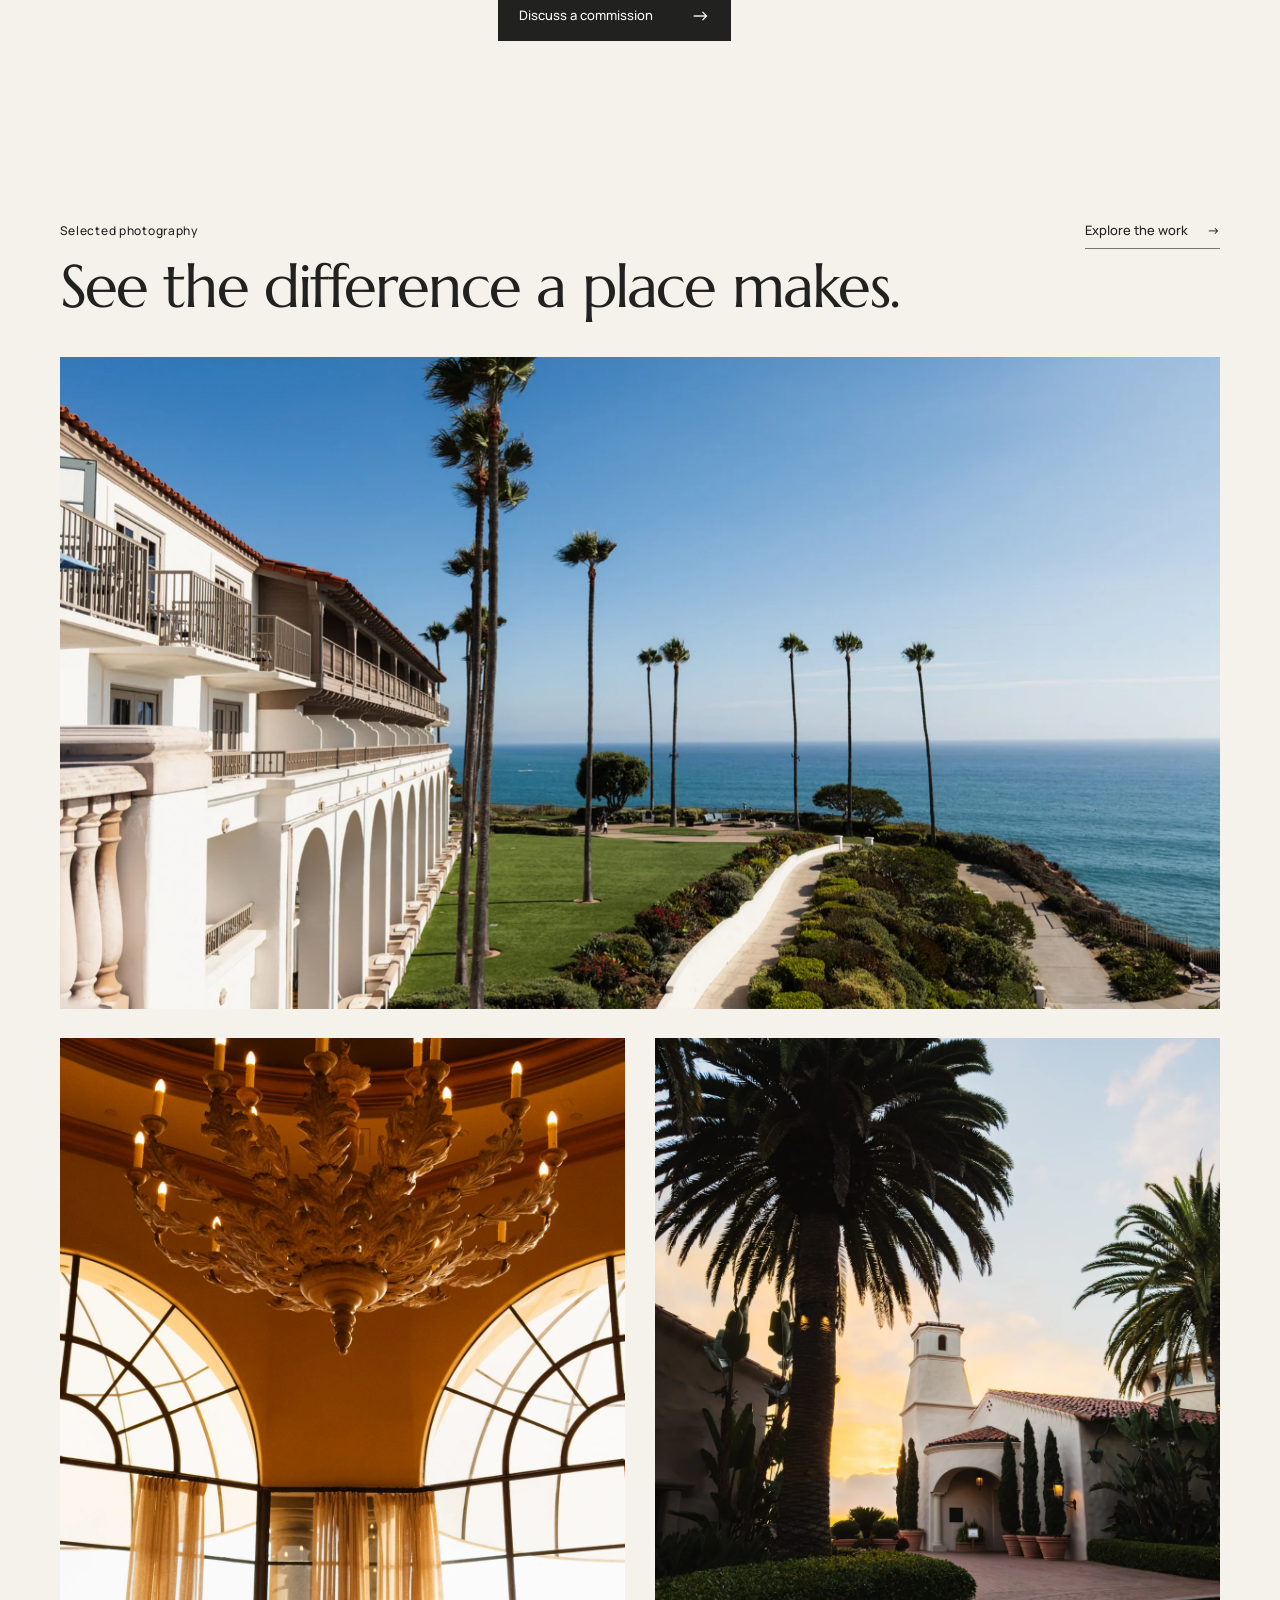
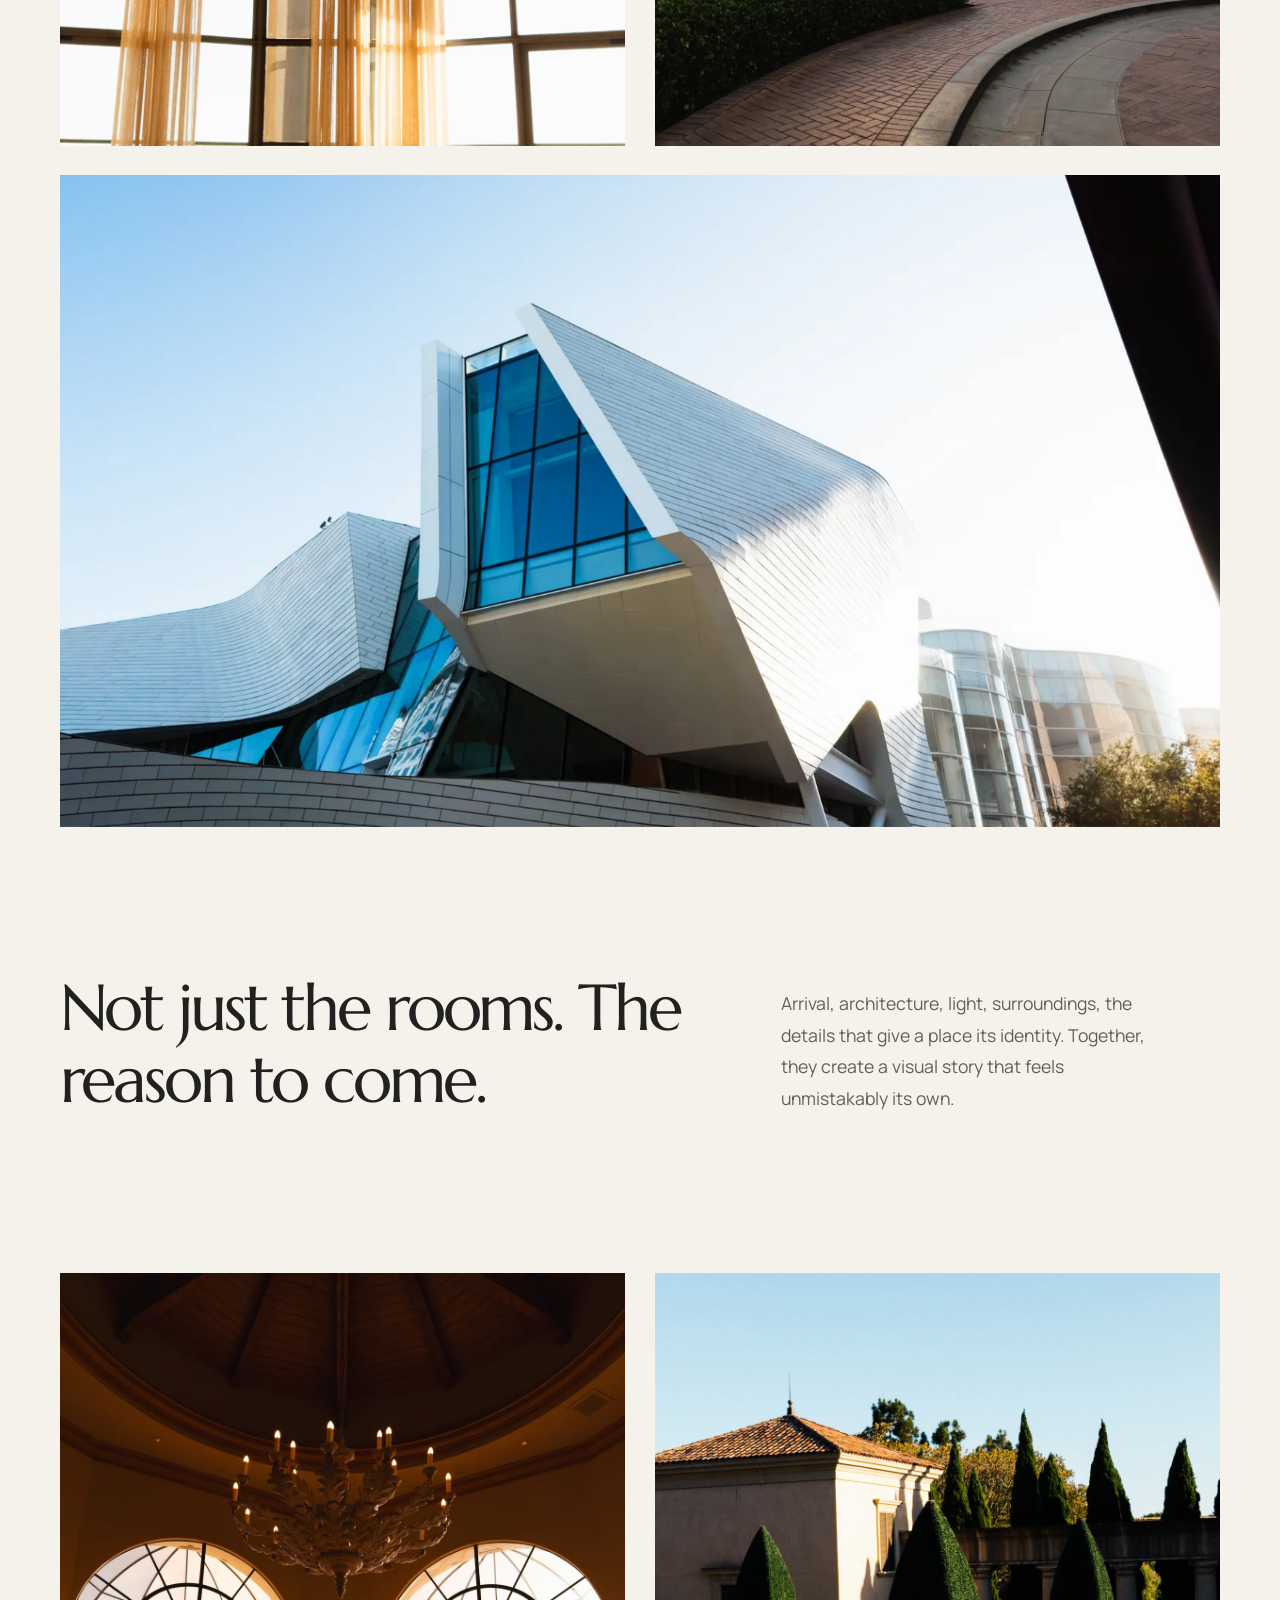
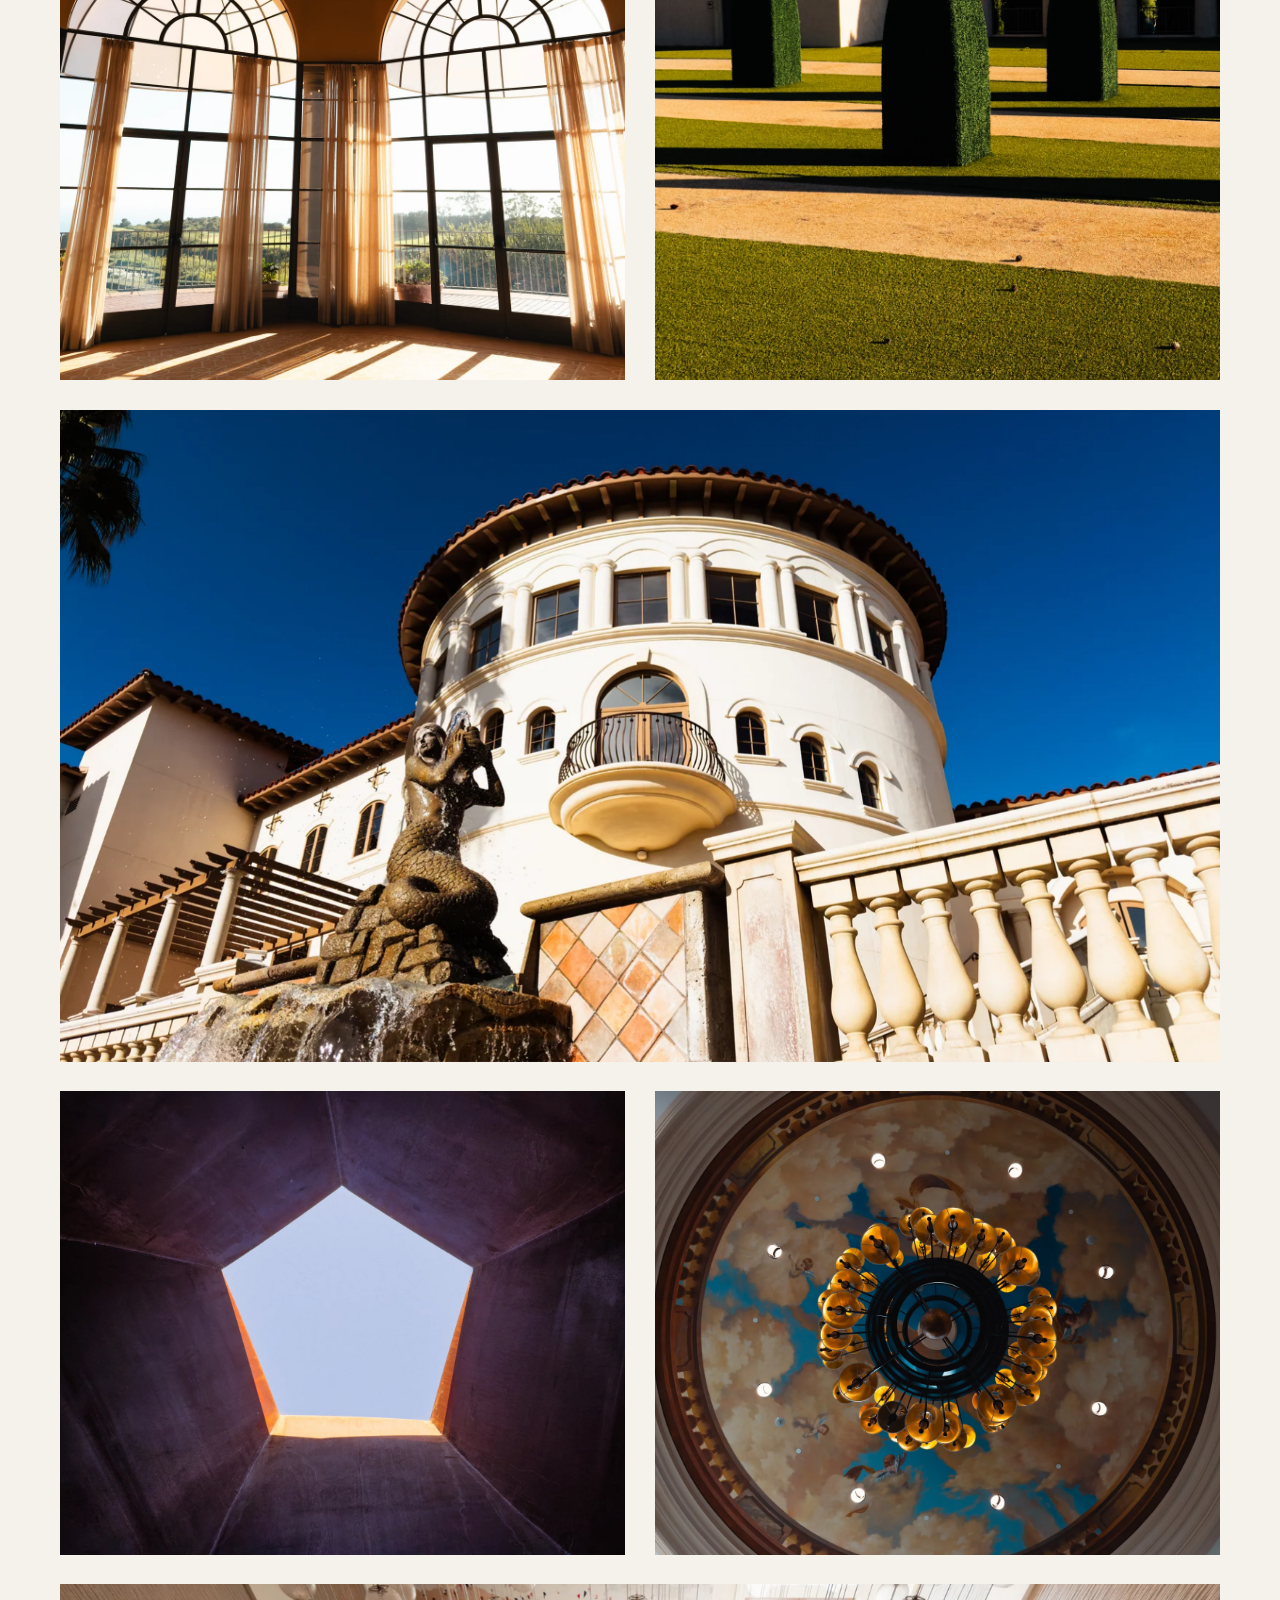
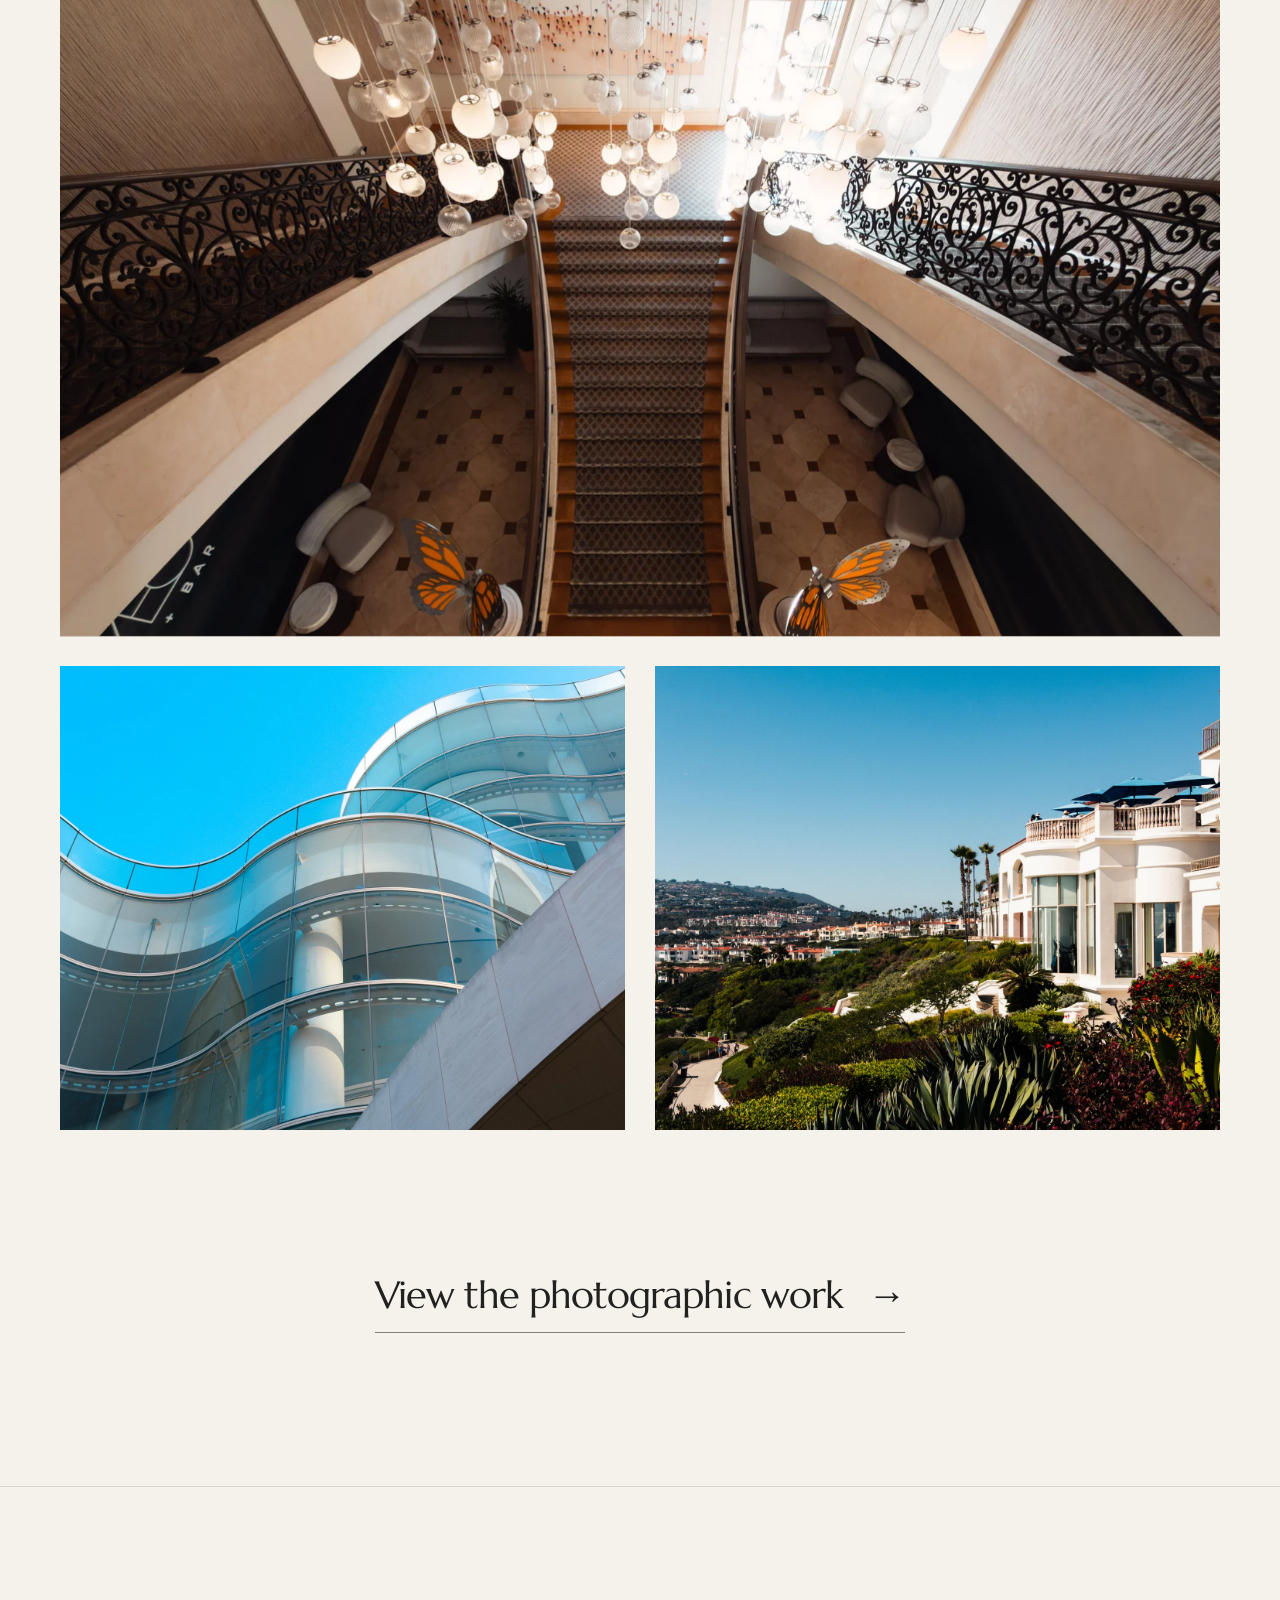
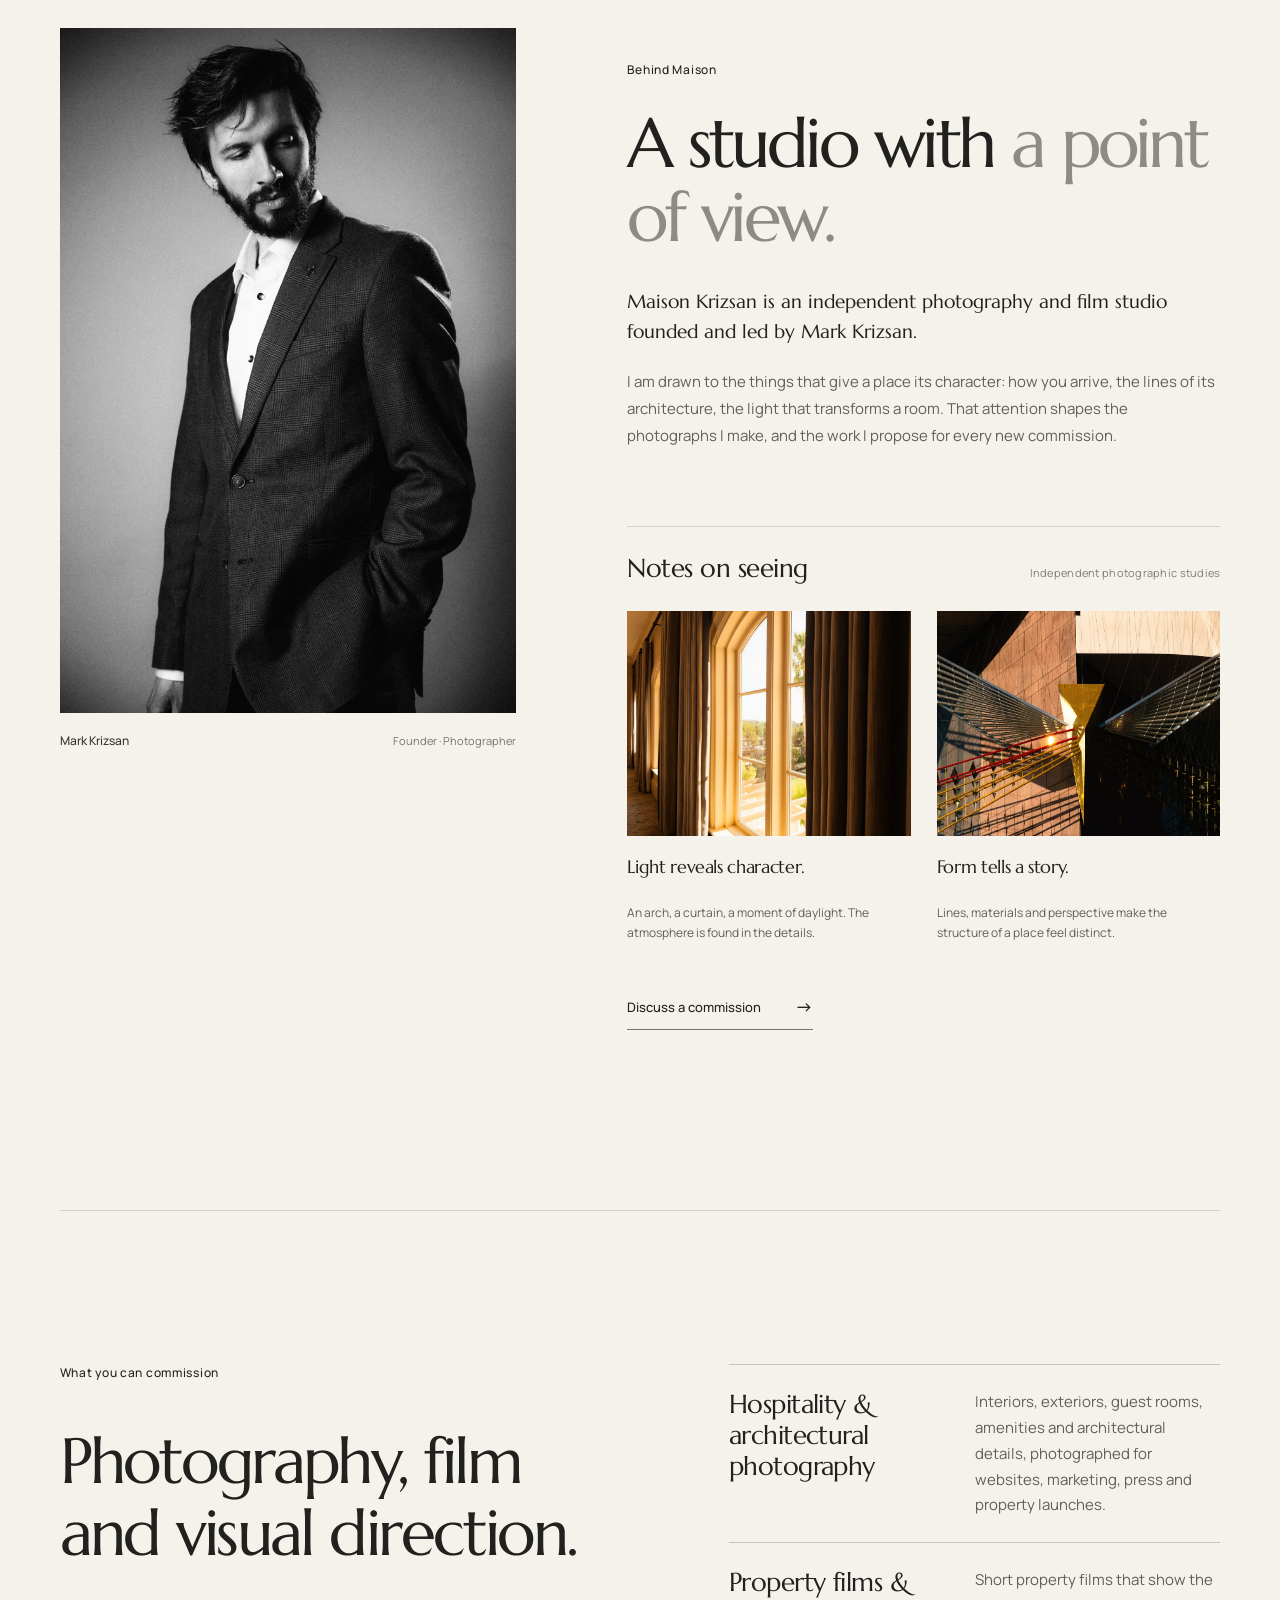
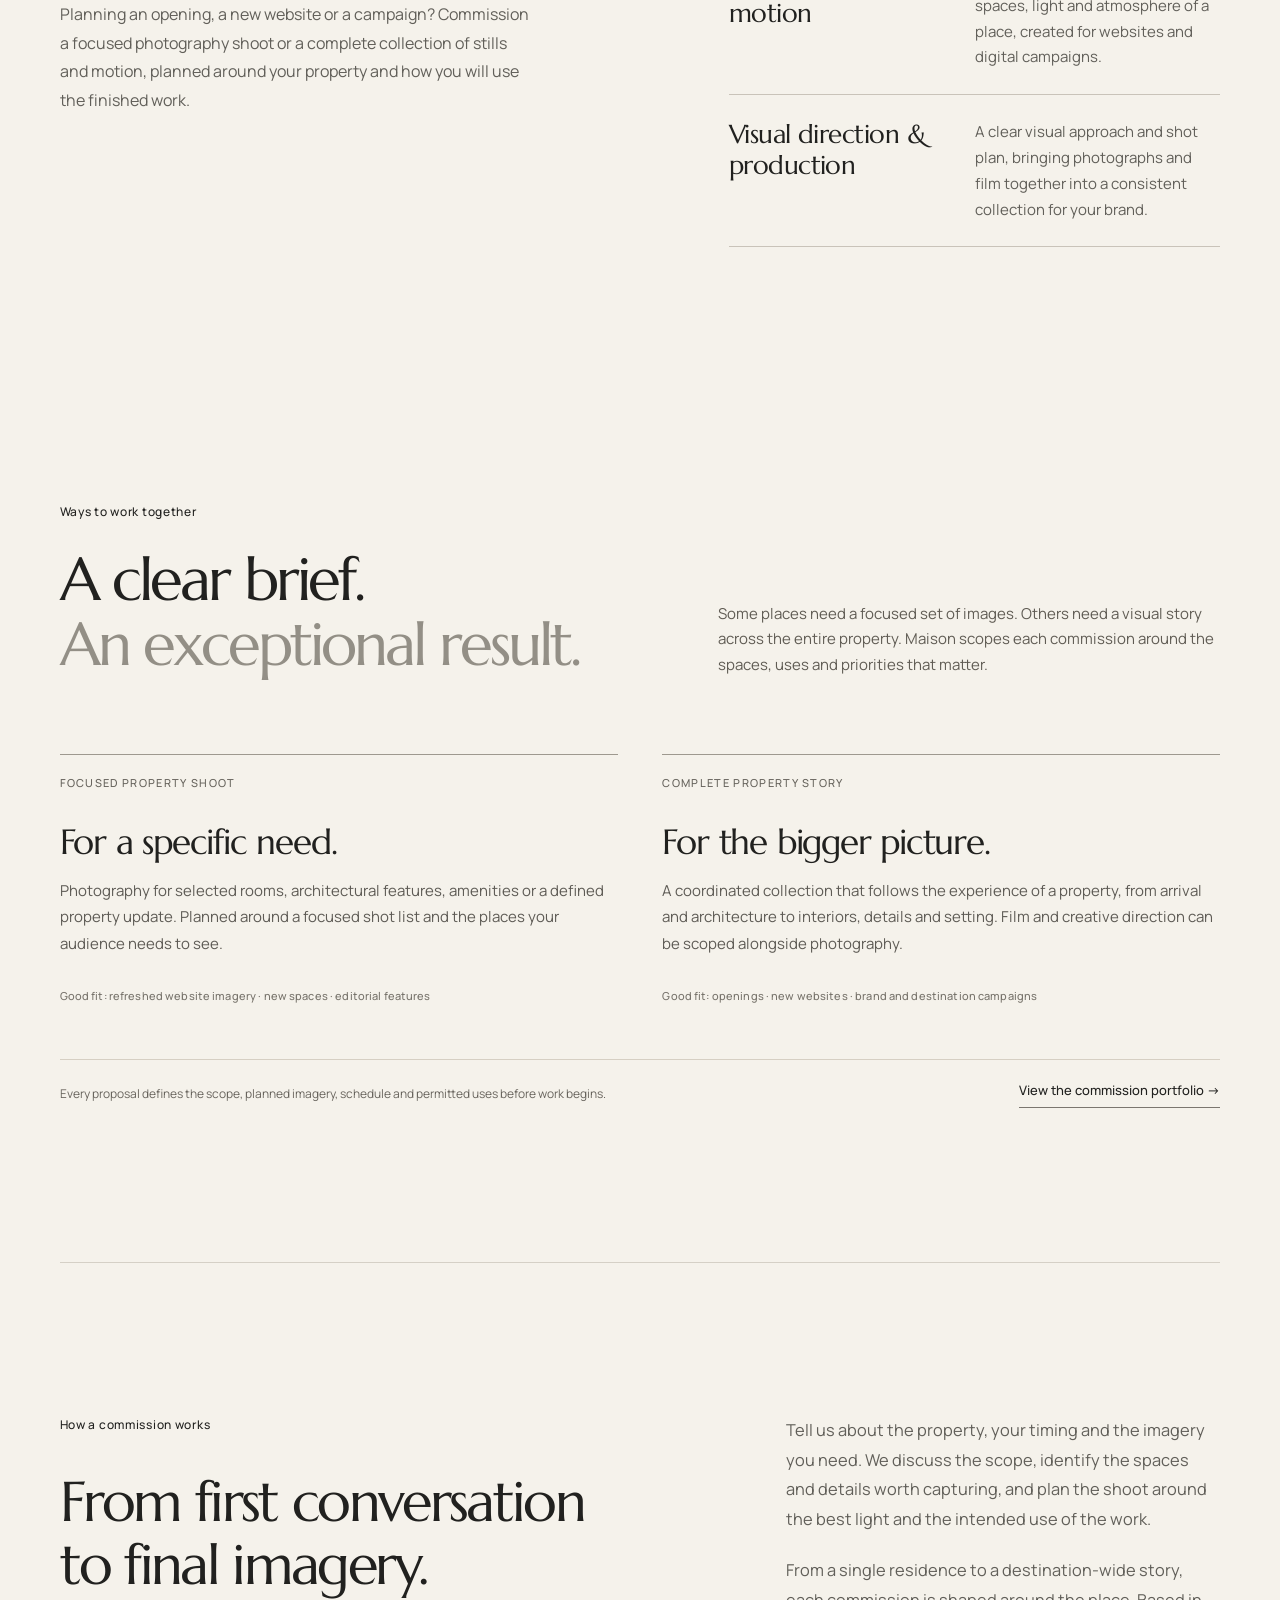
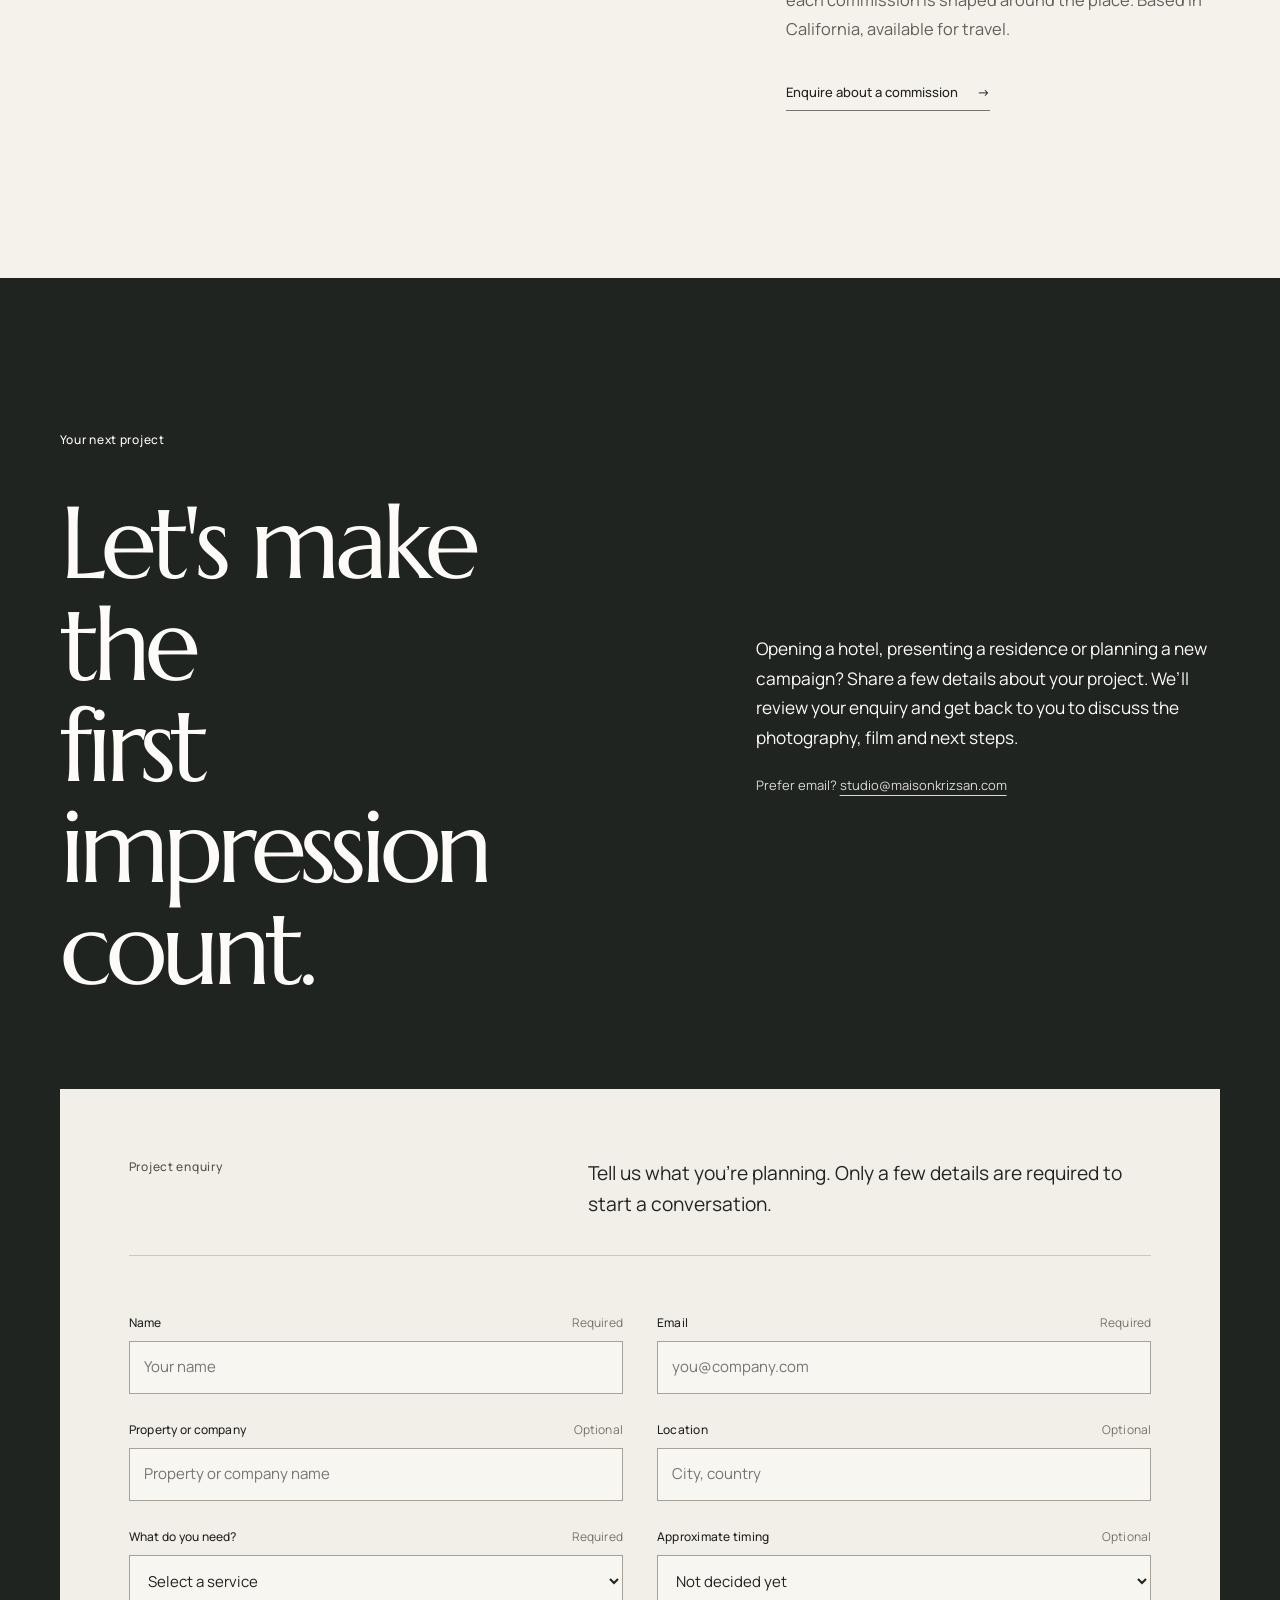
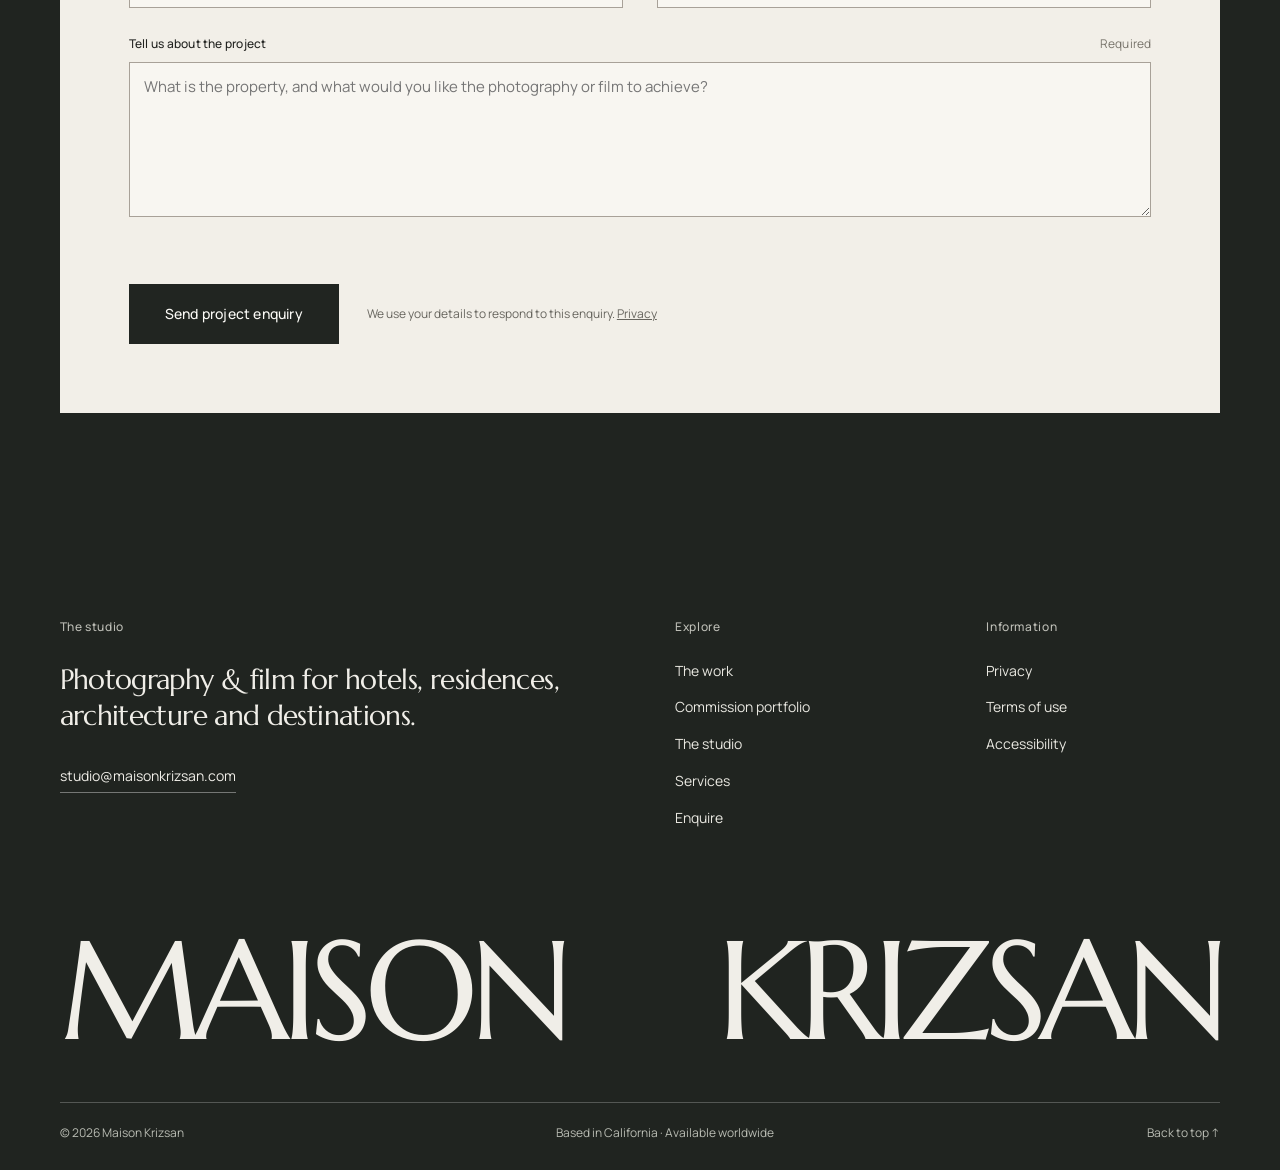
==== commit 6373de9a: "Add files via upload" ====
--- a/index.html
+++ b/index.html
@@ -50,6 +50,17 @@
 </section>
 
 <section aria-labelledby="capabilities-heading" class="capabilities capabilities--v2 shell" id="commissions"><div class="capabilities-intro"><p class="section-label">What you can commission</p><h2 id="capabilities-heading">Photography, film<br/>and visual direction.</h2><p>Planning an opening, a new website or a campaign? Commission a focused photography shoot or a complete collection of stills and motion, planned around your property and how you will use the finished work.</p></div><div class="services"><article><h3>Hospitality &amp; architectural photography</h3><p>Interiors, exteriors, guest rooms, amenities and architectural details, photographed for websites, marketing, press and property launches.</p></article><article><h3>Property films &amp; motion</h3><p>Short property films that show the spaces, light and atmosphere of a place, created for websites and digital campaigns.</p></article><article><h3>Visual direction &amp; production</h3><p>A clear visual approach and shot plan, bringing photographs and film together into a consistent collection for your brand.</p></article></div></section>
+<section class="commission-formats-preview shell" aria-labelledby="formats-heading" id="ways-to-work">
+  <div class="commission-formats-heading">
+    <div><p class="section-label">Ways to work together</p><h2 id="formats-heading">A clear brief.<br><em>An exceptional result.</em></h2></div>
+    <p>Some places need a focused set of images. Others need a visual story across the entire property. Maison scopes each commission around the spaces, uses and priorities that matter.</p>
+  </div>
+  <div class="commission-format-grid">
+    <article class="commission-format"><p class="commission-format-kicker">Focused property shoot</p><h3>For a specific need.</h3><p>Photography for selected rooms, architectural features, amenities or a defined property update. Planned around a focused shot list and the places your audience needs to see.</p><span class="commission-format-use">Good fit: refreshed website imagery · new spaces · editorial features</span></article>
+    <article class="commission-format"><p class="commission-format-kicker">Complete property story</p><h3>For the bigger picture.</h3><p>A coordinated collection that follows the experience of a property, from arrival and architecture to interiors, details and setting. Film and creative direction can be scoped alongside photography.</p><span class="commission-format-use">Good fit: openings · new websites · brand and destination campaigns</span></article>
+  </div>
+  <div class="commission-formats-end"><p>Every proposal defines the scope, planned imagery, schedule and permitted uses before work begins.</p><a href="/commission" aria-label="Explore Maison's commission portfolio and ways to work together">View the commission portfolio <span aria-hidden="true">→</span></a></div>
+</section>
 <section aria-labelledby="process-heading" class="commission-process shell"><div><p class="section-label">How a commission works</p><h2 id="process-heading">From first conversation<br/>to final imagery.</h2></div><div class="process-body"><p>Tell us about the property, your timing and the imagery you need. We discuss the scope, identify the spaces and details worth capturing, and plan the shoot around the best light and the intended use of the work.</p><p>From a single residence to a destination-wide story, each commission is shaped around the place. Based in California, available for travel.</p><a class="text-link" href="#enquire">Enquire about a commission <span aria-hidden="true">→</span></a></div></section>
 <section aria-labelledby="enquire-heading" class="contact contact--with-form" id="enquire">
 <div class="shell contact-inner">
@@ -70,7 +81,7 @@
 </div>
 <nav aria-label="Explore Maison Krizsan" class="footer-links">
 <p class="footer-eyebrow">Explore</p>
-<a href="/work">The work</a><a href="#founder">The studio</a><a href="/#commissions">Services</a><a href="#enquire">Enquire</a>
+<a href="/work">The work</a><a href="/commission">Commission portfolio</a><a href="#founder">The studio</a><a href="/#commissions">Services</a><a href="#enquire">Enquire</a>
 </nav>
 <nav aria-label="Policies and accessibility" class="footer-links footer-legal">
 <p class="footer-eyebrow">Information</p>
--- a/styles.css
+++ b/styles.css
@@ -466,3 +466,128 @@
  .photo-note p{font-size:14px}.founder-cta{margin-top:40px}
 }
 @media(prefers-reduced-motion:reduce){.founder-section *{animation:none!important;transition:none!important}}
+
+
+/* V10 COMMISSION PORTFOLIO: own page, same restraint and original Maison brand system. */
+.page-commission {background:var(--paper);color:var(--ink);overflow-x:clip}
+.page-commission .site-header {color:var(--ink)}
+.page-commission .nav-toggle span {background:var(--ink)}
+.page-commission .site-header .nav-wrap {border-bottom:1px solid rgba(33,33,31,.16)}
+.page-commission .section-label {letter-spacing:.14em;text-transform:uppercase}
+.page-commission h1,.page-commission h2,.page-commission h3 {font-family:Marcellus,Georgia,serif;font-weight:400}
+.page-commission em,.commission-formats-preview em {font-style:normal;color:#938f86}
+.commission-lead {padding-top:clamp(154px,16vw,245px);padding-bottom:clamp(68px,8vw,124px)}
+.commission-lead>.section-label {margin-bottom:clamp(37px,4vw,58px)}
+.commission-lead-row {display:grid;grid-template-columns:minmax(0,1.55fr) minmax(260px,.45fr);gap:clamp(36px,5vw,86px);align-items:end}
+.commission-lead h1 {font:400 clamp(61px,7.3vw,130px)/1.015 Marcellus,Georgia,serif;letter-spacing:-.055em;max-width:1160px}
+.commission-lead-aside {padding-bottom:11px;max-width:320px}
+.commission-lead-aside p {font:400 clamp(15px,1.13vw,18px)/1.7 Manrope,Arial,sans-serif;color:#55534e}
+.commission-underline {display:inline-flex;align-items:center;gap:24px;font:500 13px/1.5 Manrope,Arial,sans-serif;text-decoration:none;border-bottom:1px solid #76736c;padding-bottom:9px;max-width:100%}
+.commission-lead-aside .commission-underline {margin-top:38px}
+.commission-underline:hover{color:#6c6b64}
+.commission-cover {margin:0}
+.commission-cover-frame {height:clamp(430px,65vw,850px);background:#4c5148;overflow:hidden}
+.commission-cover img {display:block;width:100%;height:100%;object-fit:cover;object-position:48% 46%}
+.commission-cover figcaption {display:flex;justify-content:space-between;gap:18px;padding-block:16px 0;font:500 10px/1.4 Manrope,Arial,sans-serif;letter-spacing:.035em;color:#706d64}
+.commission-statement {display:grid;grid-template-columns:0.38fr 1fr;gap:8vw;padding-block:clamp(130px,13vw,228px)}
+.commission-statement h2,.commission-proof h2,.commission-ways h2,.commission-process-editorial h2,.commission-founder h2 {font:400 clamp(48px,5.1vw,88px)/1.06 Marcellus,Georgia,serif;letter-spacing:-.05em}
+.commission-statement p:not(.section-label){max-width:730px;font:400 clamp(16px,1.3vw,19px)/1.8 Manrope,Arial,sans-serif;color:#605d57;margin-top:42px}
+.commission-proof {padding-block:clamp(95px,10vw,160px) clamp(110px,12vw,180px);background:#e8e3d9}
+.commission-proof h2 {margin-top:28px}
+.commission-proof-context {font:400 14px/1.7 Manrope,Arial,sans-serif;color:#605d57;max-width:650px;margin-top:35px}
+.commission-studies {margin-top:clamp(60px,6vw,110px)}
+.commission-study {display:grid;grid-template-columns:minmax(0,1.2fr) minmax(250px,.8fr);gap:clamp(38px,8vw,150px);align-items:center;margin-bottom:clamp(74px,10vw,165px)}
+.commission-study:nth-child(2){grid-template-columns:minmax(250px,.76fr) minmax(0,1.24fr)}
+.commission-study:nth-child(2) figure{order:2}
+.commission-study figure,.commission-studies-small figure {margin:0;min-width:0}
+.commission-study figure img {display:block;width:100%;height:clamp(450px,52vw,780px);object-fit:cover}
+.commission-study:nth-child(2) figure img{height:clamp(430px,48vw,700px)}
+.commission-study figure figcaption,.commission-studies-small figcaption{font:400 11px/1.5 Manrope,Arial,sans-serif;letter-spacing:.04em;color:#6c6b64;padding-top:13px}
+.commission-study-note h3{font:400 clamp(38px,3.75vw,63px)/1.1 Marcellus,Georgia,serif;letter-spacing:-.045em}
+.commission-study-note p {font:400 clamp(15px,1.22vw,18px)/1.72 Manrope,Arial,sans-serif;max-width:410px;margin-top:29px;color:#64625c}
+.commission-studies-small {display:grid;grid-template-columns:1fr 1fr;gap:clamp(22px,3vw,52px)}
+.commission-studies-small img{display:block;width:100%;height:clamp(260px,31vw,510px);object-fit:cover}
+.commission-proof-end{padding-top:60px}
+.commission-ways{padding-block:clamp(130px,14vw,230px)}
+.commission-ways-header{display:grid;grid-template-columns:.33fr 1fr;gap:4vw}
+.commission-ways-header h2{grid-column:2;margin-top:35px}
+.commission-ways-header>p:last-child{grid-column:2;max-width:680px;font:400 clamp(15px,1.25vw,18px)/1.75 Manrope,Arial,sans-serif;color:#615e58;margin-top:18px}
+.commission-offer-grid{display:grid;grid-template-columns:1fr 1fr;gap:clamp(20px,3vw,55px);margin-top:clamp(60px,8vw,120px)}
+.commission-offer{border-top:1px solid #9b968b;padding-top:25px;display:flex;flex-direction:column;min-width:0}
+.commission-offer-label,.commission-format-kicker{font:500 11px/1.4 Manrope,Arial,sans-serif;text-transform:uppercase;letter-spacing:.12em;color:#66635c}
+.commission-offer h3{font:400 clamp(35px,3.1vw,54px)/1.15 Marcellus,Georgia,serif;letter-spacing:-.045em;margin-top:50px}
+.commission-offer>p:not(.commission-offer-label):not(.commission-offer-fit){font:400 15px/1.78 Manrope,Arial,sans-serif;color:#605e58;max-width:550px;margin-top:23px}
+.commission-offer-details{margin-top:52px;border-top:1px solid #dbd5ca;padding-top:25px}
+.commission-offer-details h4{font:500 12px/1.4 Manrope,Arial,sans-serif;letter-spacing:.03em}
+.commission-offer-details ul {padding-left:20px;margin:16px 0 0;font:400 14px/1.9 Manrope,Arial,sans-serif;color:#5d5953}
+.commission-offer-fit{font:500 12px/1.7 Manrope,Arial,sans-serif;margin-top:auto;padding-top:40px;color:#666159}
+.commission-ways-outro{display:flex;justify-content:space-between;align-items:center;gap:35px;margin-top:clamp(62px,7vw,120px);padding-top:25px;border-top:1px solid #c4beb4}
+.commission-ways-outro p{font:400 14px/1.7 Manrope,Arial,sans-serif;color:#66635e;max-width:550px}
+.commission-process-editorial{background:#212722;color:#f3eee7;padding-block:clamp(128px,13vw,220px)}
+.commission-process-grid{display:grid;grid-template-columns:1.05fr .95fr;gap:clamp(55px,11vw,175px)}
+.commission-process-editorial em,.commission-close h2 em{color:#aeb0a9}
+.commission-process-grid h2{margin-top:35px}
+.commission-process-grid ol {list-style:none;margin:0;padding:0;counter-reset:commission-step}
+.commission-process-grid li{padding:29px 0 35px;border-top:1px solid rgba(255,255,255,.23)}
+.commission-process-grid li:first-child{padding-top:0;border:0}
+.commission-process-grid li h3 {font:400 clamp(25px,2vw,34px)/1.2 Marcellus,Georgia,serif}
+.commission-process-grid li p{max-width:420px;font:400 14px/1.75 Manrope,Arial,sans-serif;color:#c9cac5;margin-top:15px}
+.commission-founder{display:grid;grid-template-columns:.48fr .52fr;gap:clamp(55px,11vw,185px);align-items:center;padding-block:clamp(125px,13vw,210px)}
+.commission-founder figure{margin:0}.commission-founder img{width:100%;height:auto;max-height:710px;object-fit:cover;aspect-ratio:3/4;object-position:center 22%}
+.commission-founder figcaption{font:400 11px/1.4 Manrope,Arial,sans-serif;color:#77736c;padding-top:16px}
+.commission-founder h2{margin-top:35px}
+.commission-founder p:not(.section-label){font:400 clamp(15px,1.25vw,18px)/1.75 Manrope,Arial,sans-serif;max-width:540px;margin-top:24px;color:#605d56}
+.commission-founder .commission-underline{margin-top:40px}
+.commission-close{background:#232924;color:#f4f1ea;padding-block:clamp(105px,12vw,190px)}
+.commission-close-grid{display:grid;grid-template-columns:1.2fr .8fr;gap:clamp(40px,9vw,155px);align-items:end}
+.commission-close h2{font:400 clamp(52px,5.35vw,88px)/1.07 Marcellus,Georgia,serif;letter-spacing:-.05em;margin-top:34px}
+.commission-close-grid>div:last-child p{font:400 clamp(15px,1.3vw,19px)/1.75 Manrope,Arial,sans-serif;color:#d9d9d3}
+.commission-close-cta{display:inline-flex;align-items:center;justify-content:space-between;gap:28px;border-bottom:1px solid #b9bdb3;padding:0 0 12px;margin-top:34px;text-decoration:none;font:400 clamp(21px,2vw,31px)/1.3 Marcellus,Georgia,serif;max-width:100%}
+.commission-close-email{display:block;font:400 13px/1.5 Manrope,Arial,sans-serif;color:#dddcd6;margin-top:31px;text-underline-offset:5px}
+/* Homepage: just enough commercial clarity to match the proof, not another giant service landing page. */
+.commission-formats-preview{padding-block:clamp(45px,6vw,95px) clamp(125px,12vw,210px)}
+.commission-formats-heading{display:grid;grid-template-columns:1.05fr .95fr;gap:clamp(32px,8vw,130px);align-items:end}
+.commission-formats-heading h2 {font:400 clamp(45px,4.7vw,73px)/1.08 Marcellus,Georgia,serif;letter-spacing:-.05em;margin-top:26px}
+.commission-formats-heading>p{font:400 clamp(15px,1.15vw,17px)/1.7 Manrope,Arial,sans-serif;color:#605c54;max-width:550px}
+.commission-format-grid{display:grid;grid-template-columns:1fr 1fr;gap:clamp(20px,3.5vw,55px);margin-top:clamp(52px,6vw,96px)}
+.commission-format{border-top:1px solid #9e998f;padding-top:20px}
+.commission-format h3 {font:400 clamp(28px,2.7vw,43px)/1.16 Marcellus,Georgia,serif;letter-spacing:-.035em;margin:31px 0 16px}
+.commission-format>p:not(.commission-format-kicker){font:400 15px/1.77 Manrope,Arial,sans-serif;color:#5e5b55;max-width:560px}
+.commission-format-use{display:block;font:500 11px/1.6 Manrope,Arial,sans-serif;color:#77736b;margin-top:30px;letter-spacing:.012em}
+.commission-formats-end{display:flex;justify-content:space-between;gap:28px;align-items:center;border-top:1px solid #d6cfc3;margin-top:54px;padding-top:21px}
+.commission-formats-end p{font:400 12px/1.7 Manrope,Arial,sans-serif;color:#68645d;max-width:580px}
+.commission-formats-end a{font:500 13px/1.4 Manrope,Arial,sans-serif;white-space:nowrap;text-decoration:none;border-bottom:1px solid #7b766f;padding-bottom:8px}
+.bridge-actions{display:flex;flex-direction:column;align-items:flex-end;gap:16px}
+.bridge-secondary{font:400 12px/1.5 Manrope,Arial,sans-serif;text-underline-offset:5px;color:#57564e}
+@media(max-width:1000px){
+ .commission-lead-row{grid-template-columns:1fr;gap:42px}.commission-lead-aside{max-width:620px}.commission-lead h1{font-size:clamp(58px,8vw,92px)}
+ .commission-study{gap:35px}.commission-process-grid{gap:60px}
+ .commission-formats-heading{gap:32px}
+}
+@media(max-width:760px){
+ .commission-lead{padding-top:145px;padding-bottom:62px}.commission-lead>.section-label{margin-bottom:34px}
+ .commission-lead h1{font-size:clamp(48px,11.6vw,84px);line-height:1.05;letter-spacing:-.047em}.commission-lead h1 br:nth-of-type(2){display:none}
+ .commission-lead-aside{padding-bottom:0}.commission-lead-aside p{font-size:15px}.commission-lead-aside .commission-underline{margin-top:26px}
+ .commission-cover-frame{height:69svh;min-height:390px;max-height:670px}.commission-cover img{object-position:34% 50%}
+ .commission-cover figcaption{font-size:10px;display:block;padding-top:13px}.commission-cover figcaption span:last-child{display:block;margin-top:5px}
+ .commission-statement{display:block;padding-block:110px 128px}.commission-statement h2,.commission-proof h2,.commission-ways h2,.commission-process-editorial h2,.commission-founder h2{font-size:clamp(42px,10.5vw,68px)}
+ .commission-statement h2{margin-top:31px}.commission-statement p:not(.section-label){margin-top:30px;font-size:16px}
+ .commission-proof{padding-block:93px 110px}.commission-proof h2{margin-top:26px}.commission-proof-context{font-size:13px;margin-top:24px}
+ .commission-studies{margin-top:65px}.commission-study,.commission-study:nth-child(2){display:flex;flex-direction:column;gap:25px;margin-bottom:76px;align-items:stretch}
+ .commission-study:nth-child(2) figure{order:0}.commission-study figure img,.commission-study:nth-child(2) figure img{height:auto;aspect-ratio:4/5;object-fit:cover}.commission-study-note h3{font-size:39px}.commission-study-note p{font-size:14px;margin-top:13px}
+ .commission-studies-small{grid-template-columns:1fr 1fr;gap:12px}.commission-studies-small img{height:auto;aspect-ratio:3/4;object-fit:cover}.commission-studies-small figcaption{font-size:10px}
+ .commission-proof-end{padding-top:43px}
+ .commission-ways{padding-block:118px 135px}.commission-ways-header{display:block}.commission-ways-header h2{margin-top:28px}.commission-ways-header>p:last-child{margin-top:27px;font-size:15px}
+ .commission-offer-grid{grid-template-columns:1fr;gap:73px;margin-top:67px}.commission-offer h3{font-size:42px;margin-top:30px}.commission-offer>p:not(.commission-offer-label):not(.commission-offer-fit){font-size:15px;margin-top:18px}.commission-offer-details{margin-top:34px}
+ .commission-offer-fit{padding-top:22px}.commission-ways-outro{display:block;margin-top:75px}.commission-ways-outro a{margin-top:26px}
+ .commission-process-editorial{padding-block:108px 120px}.commission-process-grid{grid-template-columns:1fr;gap:65px}.commission-process-grid h2{margin-top:26px}.commission-process-grid li h3{font-size:27px}
+ .commission-founder{grid-template-columns:1fr;gap:50px;padding-block:110px 125px}.commission-founder figure{max-width:460px}.commission-founder h2{margin-top:27px}.commission-founder p:not(.section-label){font-size:15px}
+ .commission-close{padding-block:105px 110px}.commission-close-grid{grid-template-columns:1fr;gap:40px}.commission-close h2{font-size:clamp(43px,10.7vw,71px);margin-top:22px}.commission-close-grid>div:last-child p{font-size:15px}.commission-close-cta{font-size:clamp(19px,5.4vw,28px)}
+ .commission-formats-preview{padding-block:30px 125px}.commission-formats-heading{grid-template-columns:1fr;gap:26px}.commission-formats-heading h2{font-size:clamp(42px,10vw,64px)}
+ .commission-formats-heading>p{font-size:15px}.commission-format-grid{grid-template-columns:1fr;gap:57px;margin-top:55px}.commission-format h3{font-size:35px}.commission-formats-end{display:block}.commission-formats-end a{display:inline-block;white-space:normal;margin-top:23px}
+ .bridge-actions{align-items:flex-start}
+}
+@media(max-width:360px){.commission-lead h1{font-size:46px}.commission-close h2{font-size:43px}.commission-close-cta{gap:12px}}
+@media(prefers-reduced-motion:reduce){.page-commission *, .commission-formats-preview *{animation:none!important;transition:none!important}}
+
+.commission-pdf-link{display:block;max-width:max-content;margin-top:22px;color:#767167;font:400 12px/1.5 Manrope,Arial,sans-serif;text-decoration:none;border-bottom:1px solid #b6b2a8;padding-bottom:5px}.commission-pdf-link span{margin-left:12px}.commission-ways-ctas{text-align:right;flex-shrink:0}.commission-ways-ctas .commission-pdf-link{margin-left:auto}@media(max-width:760px){.commission-ways-ctas{text-align:left;margin-top:28px}.commission-ways-ctas .commission-pdf-link{margin-left:0}}
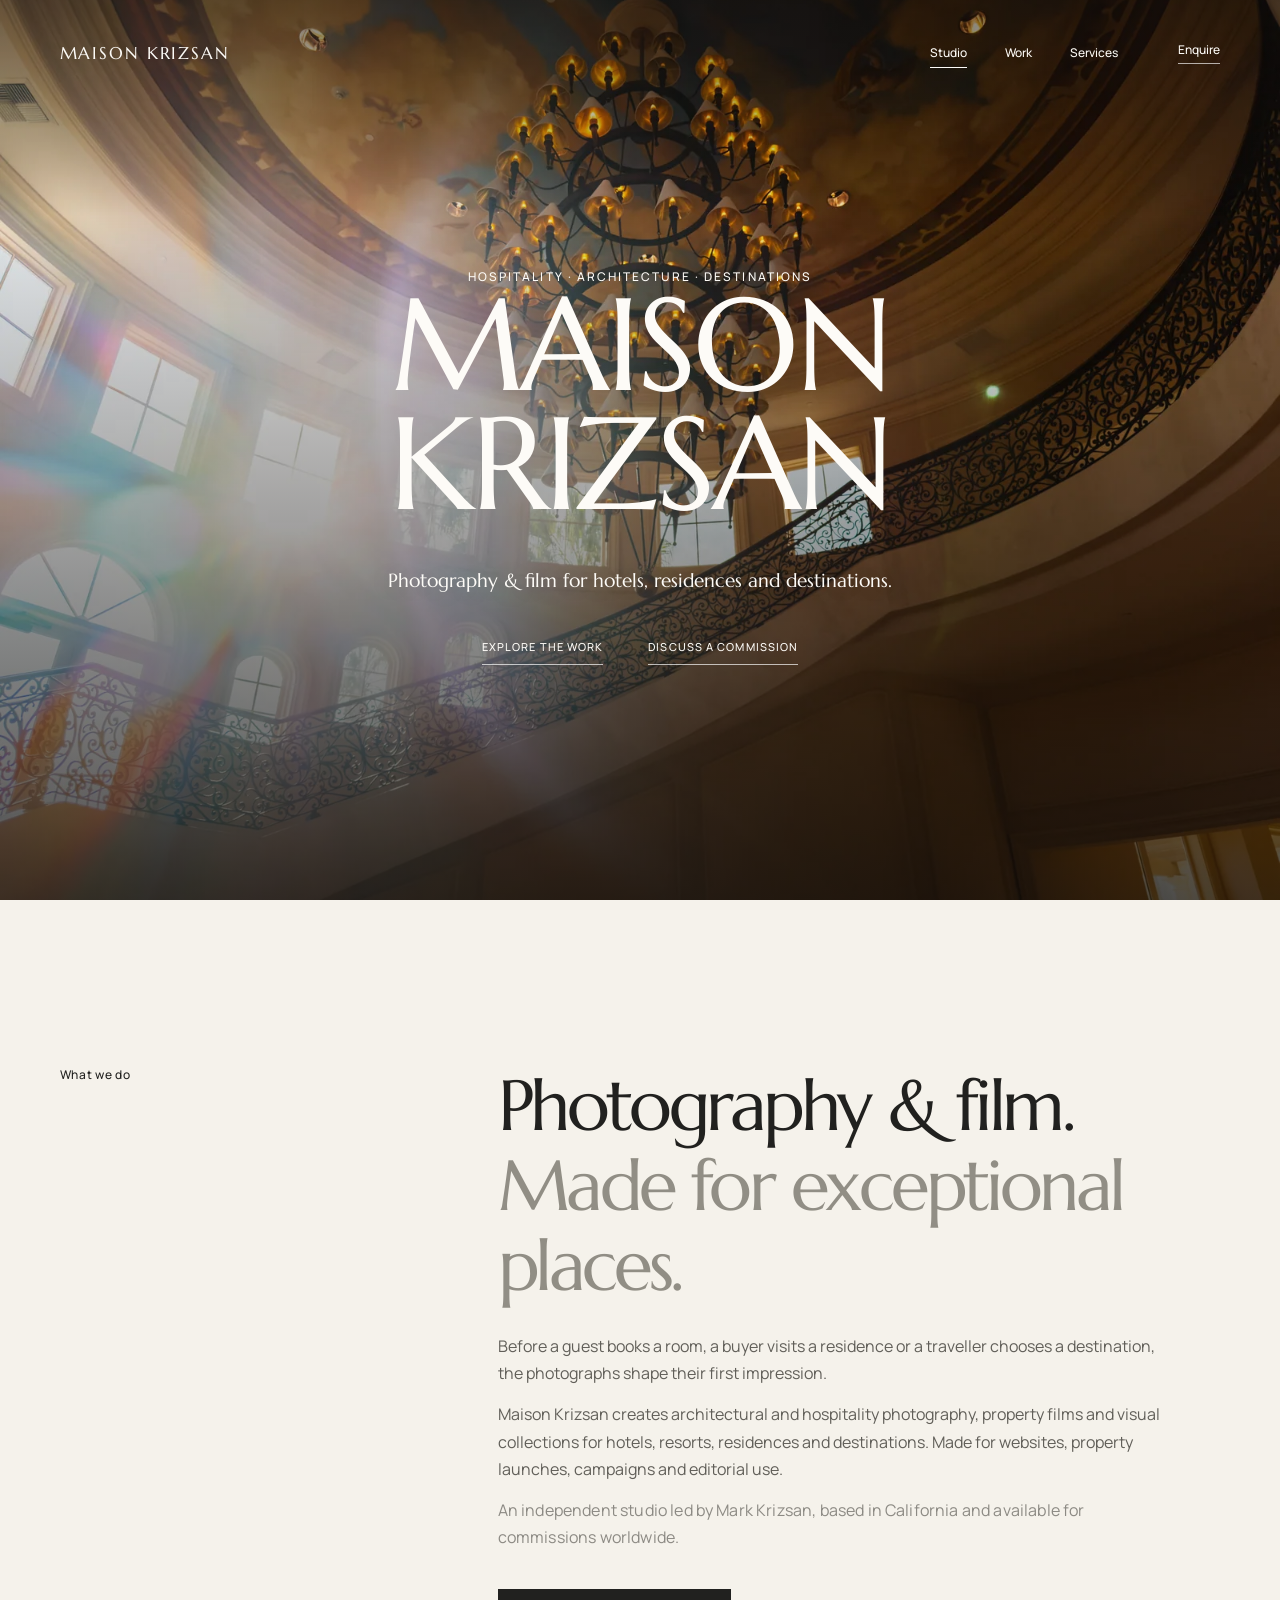
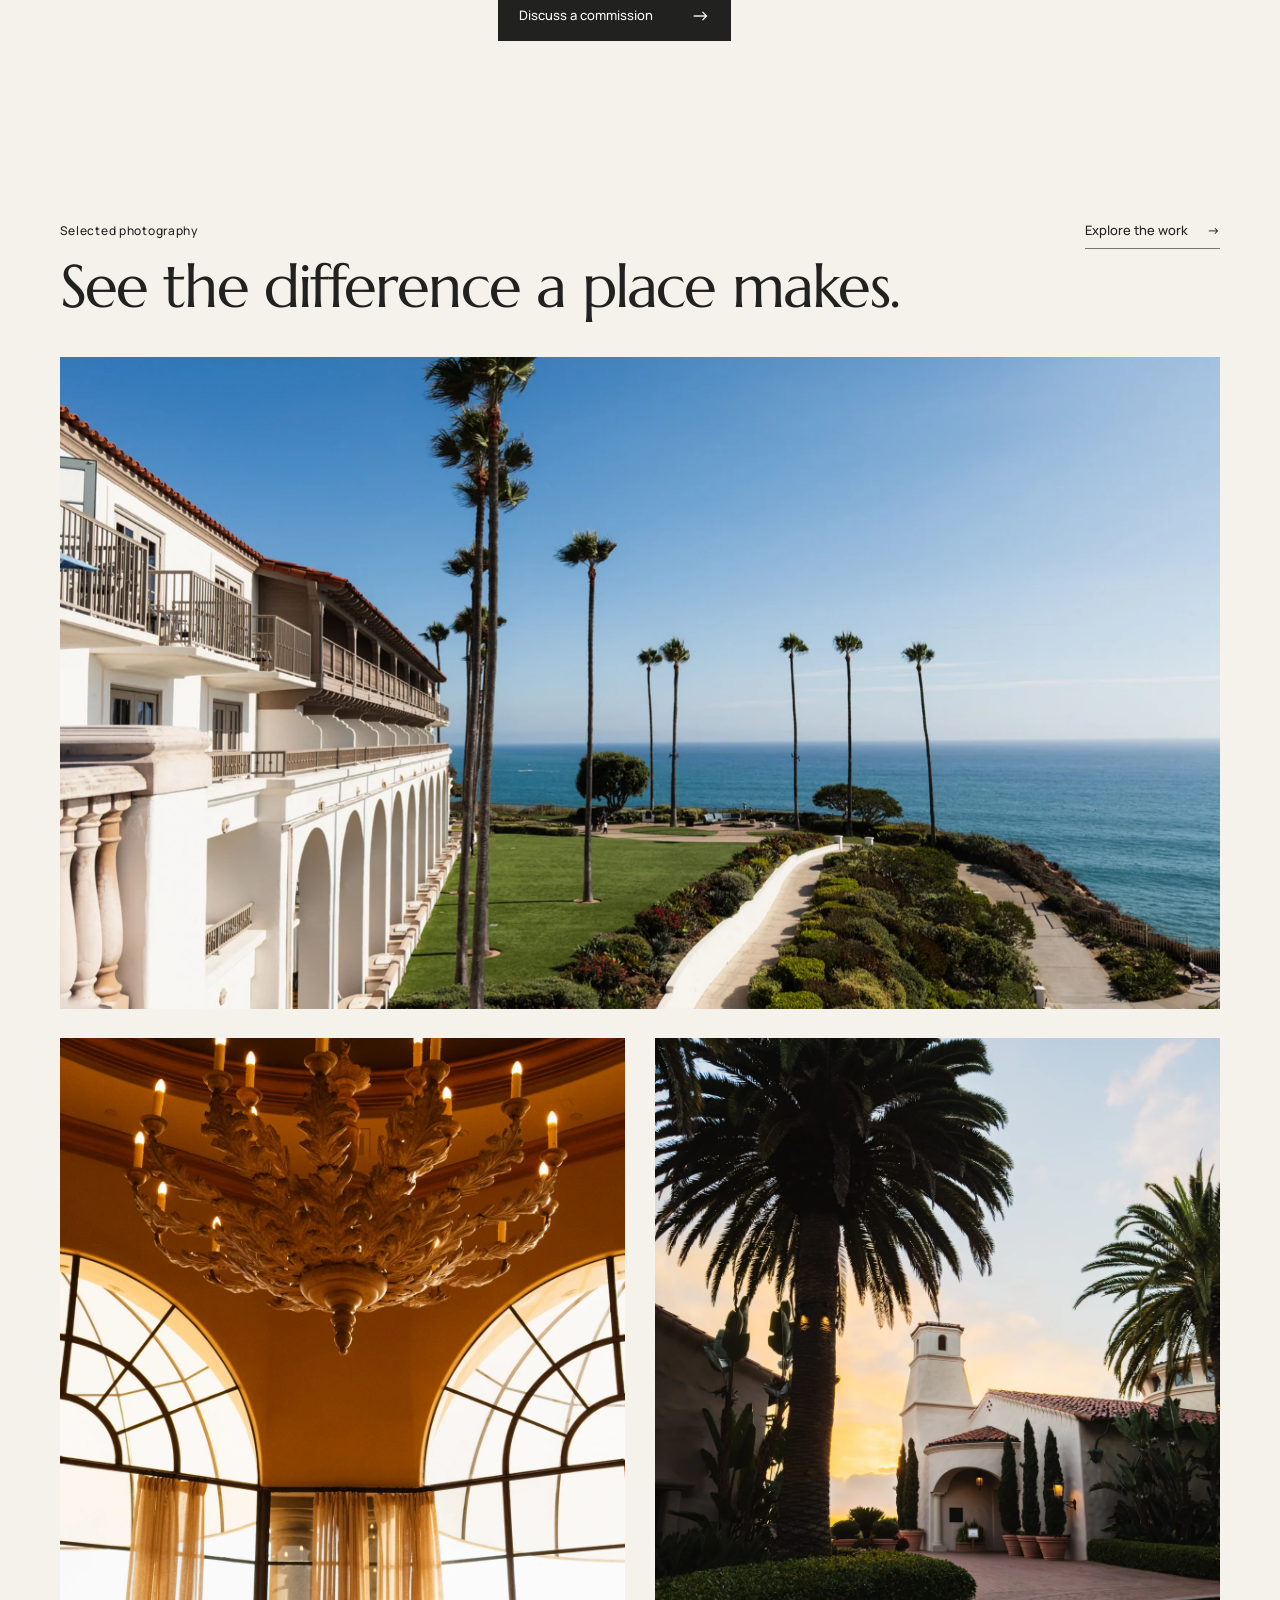
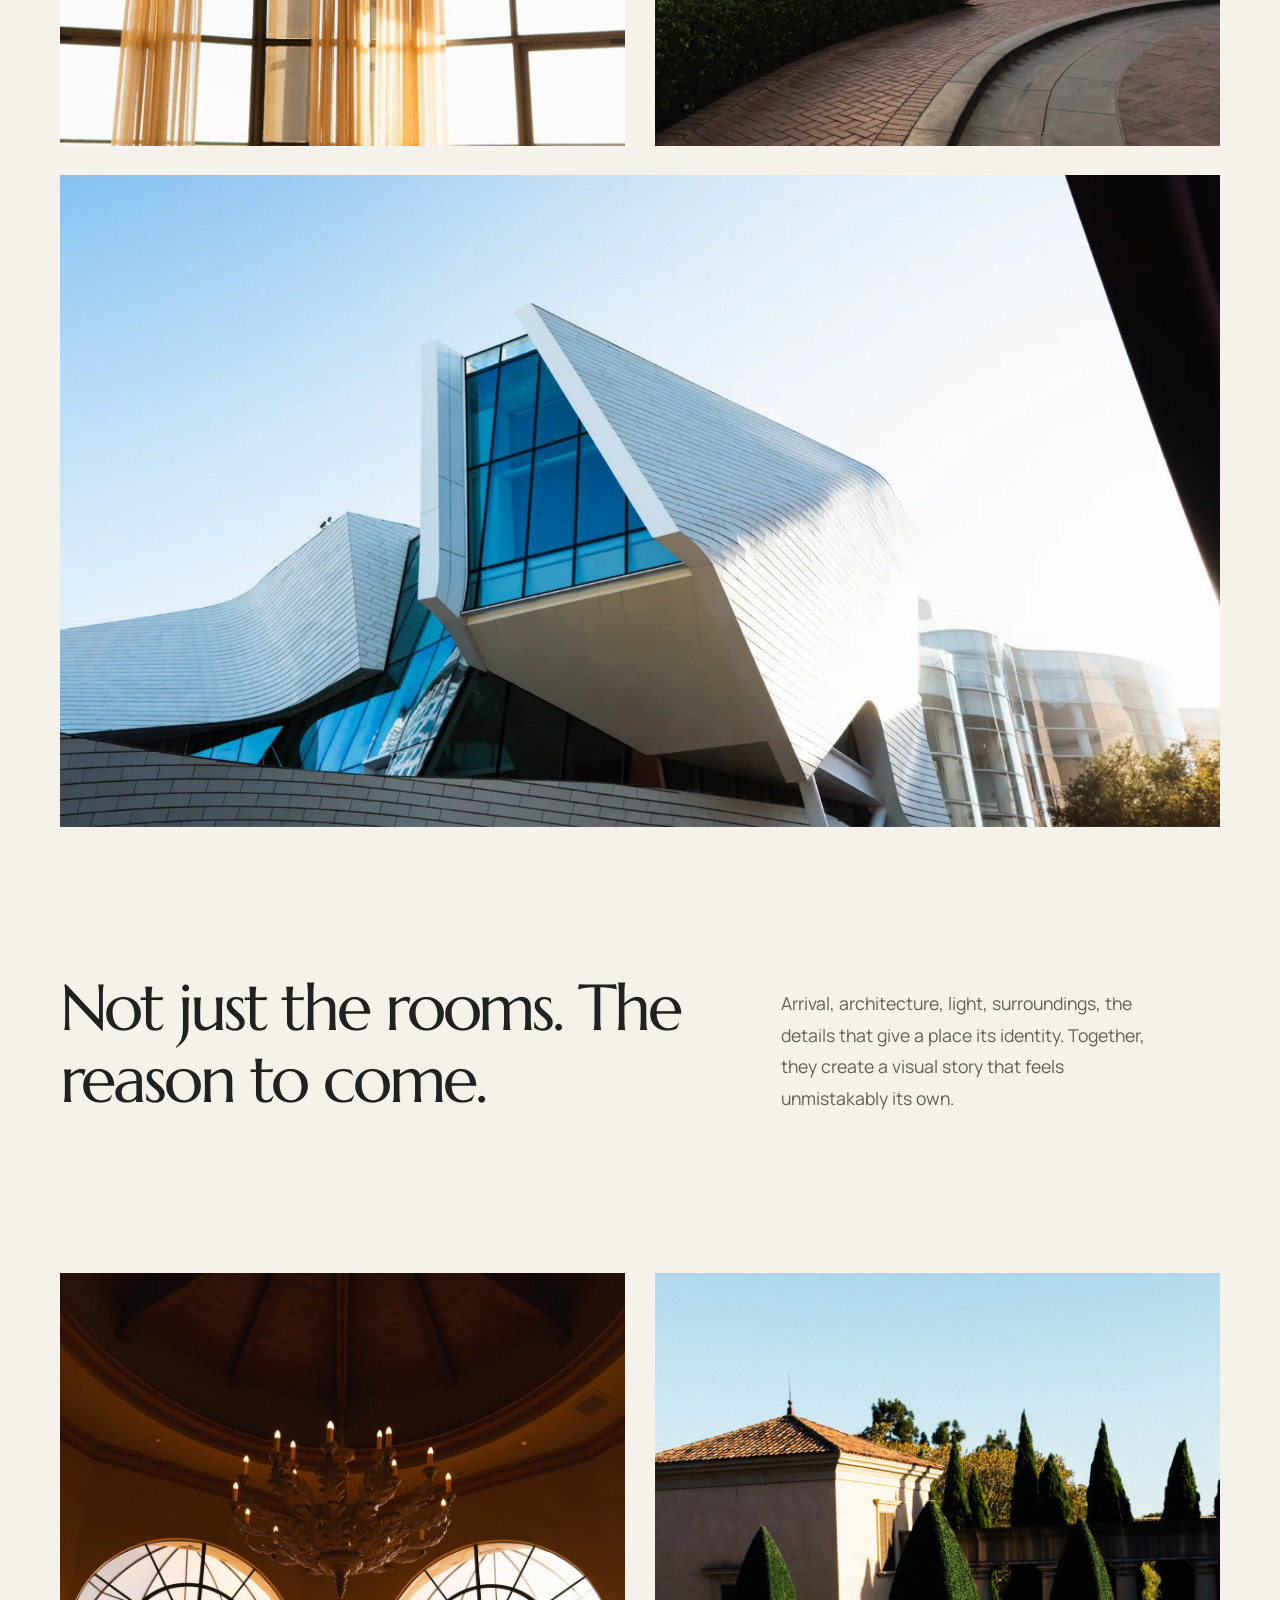
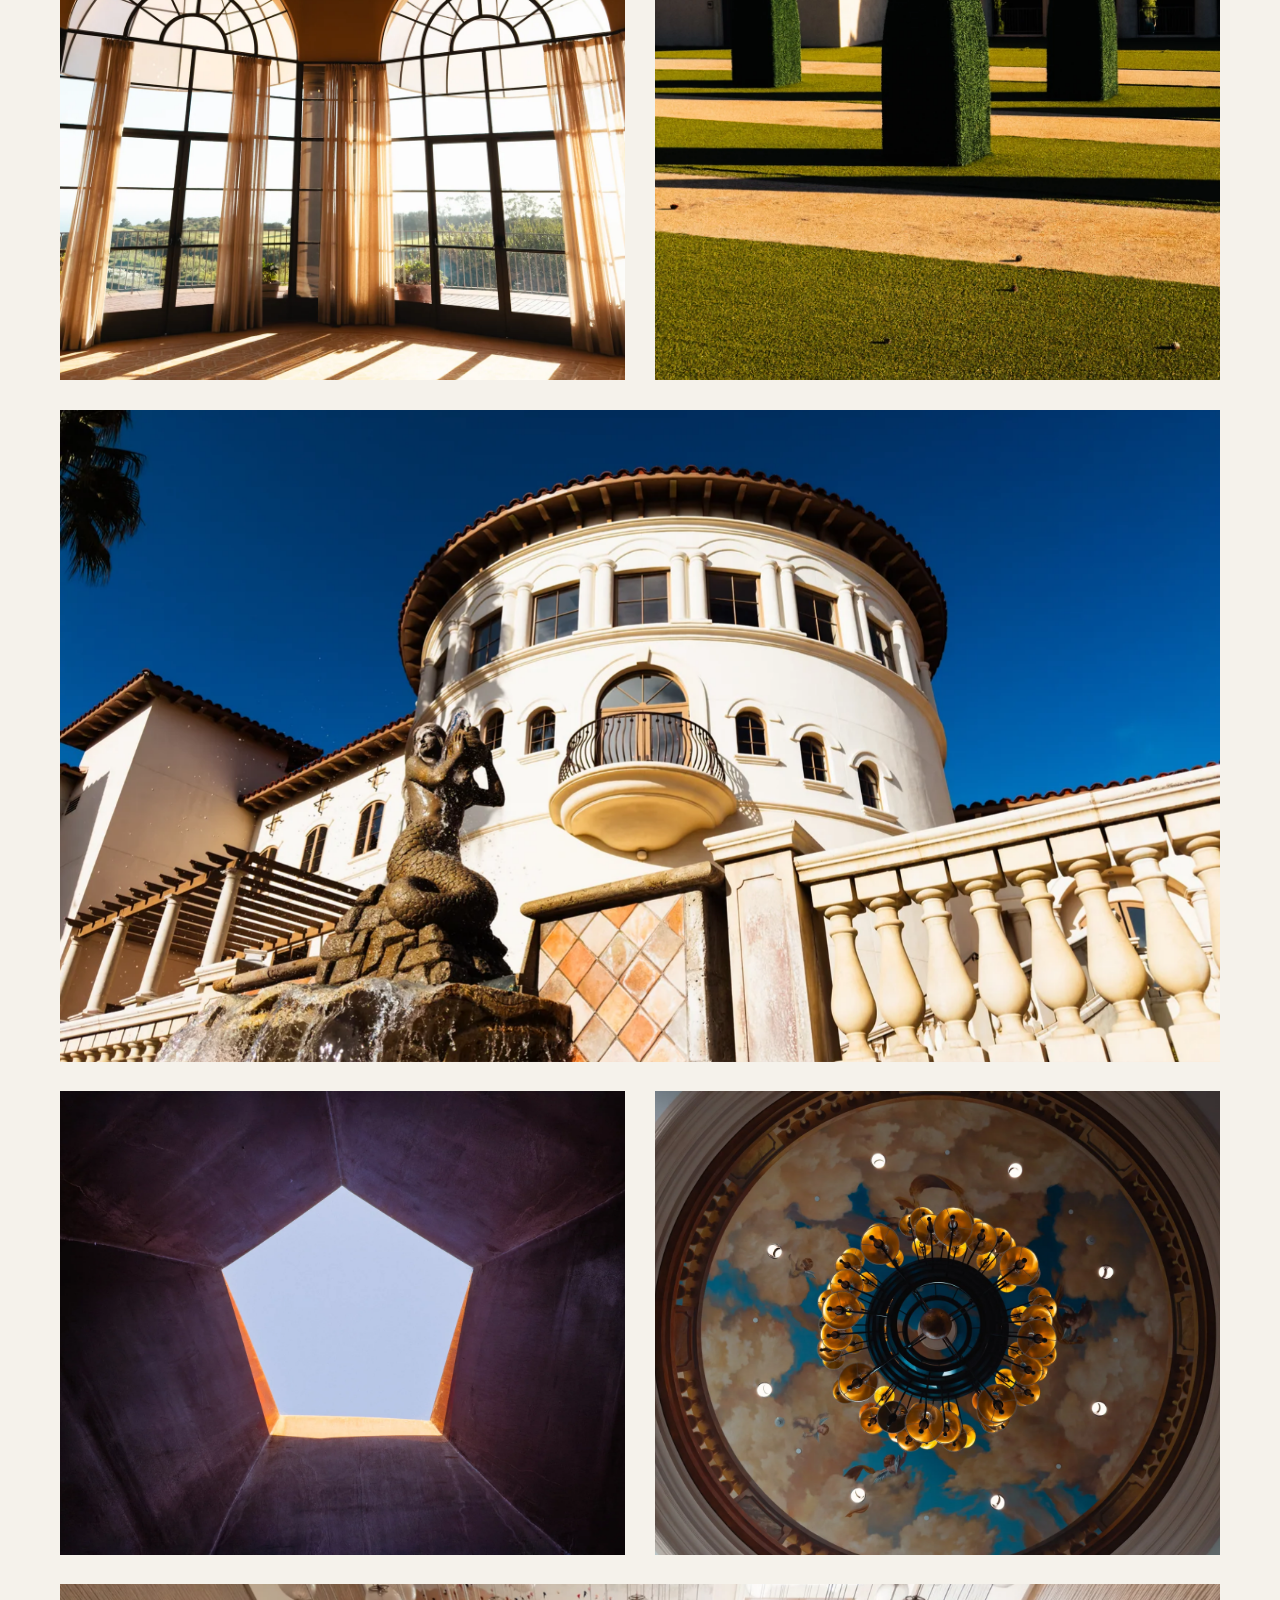
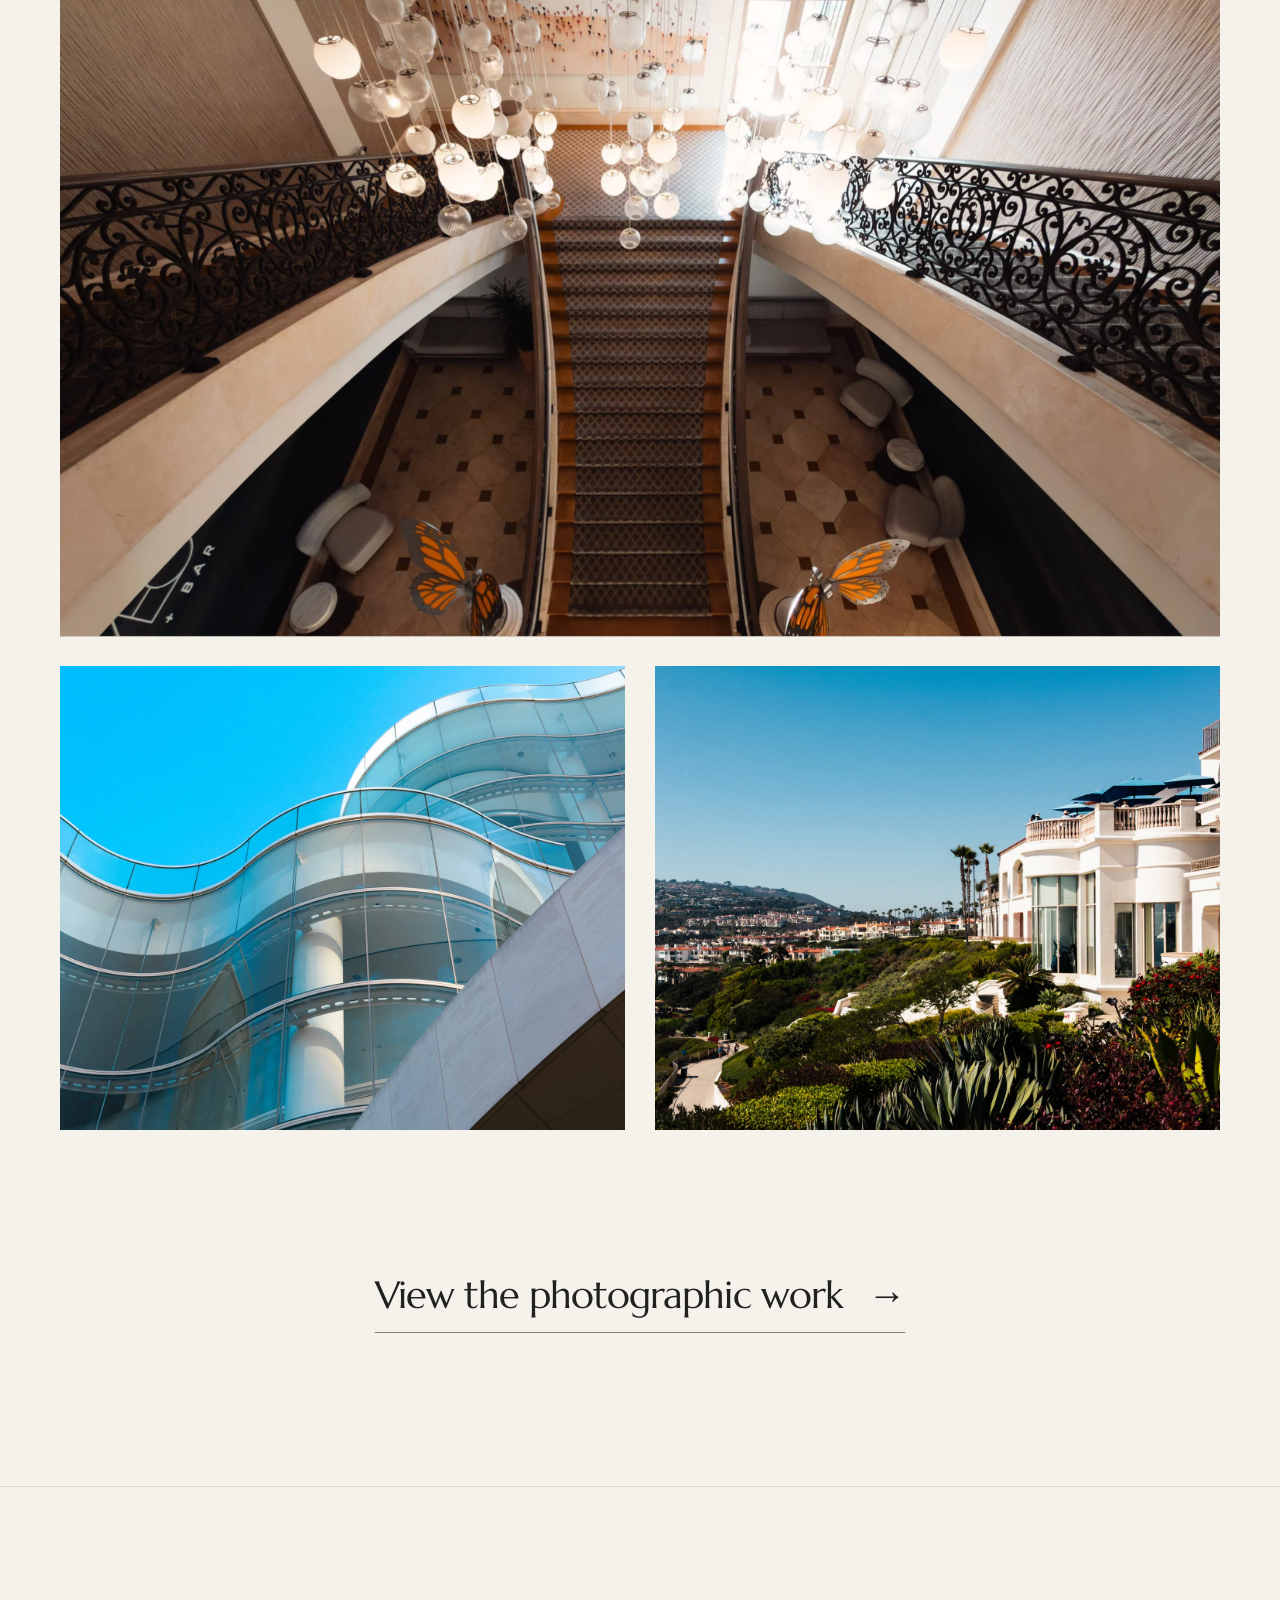
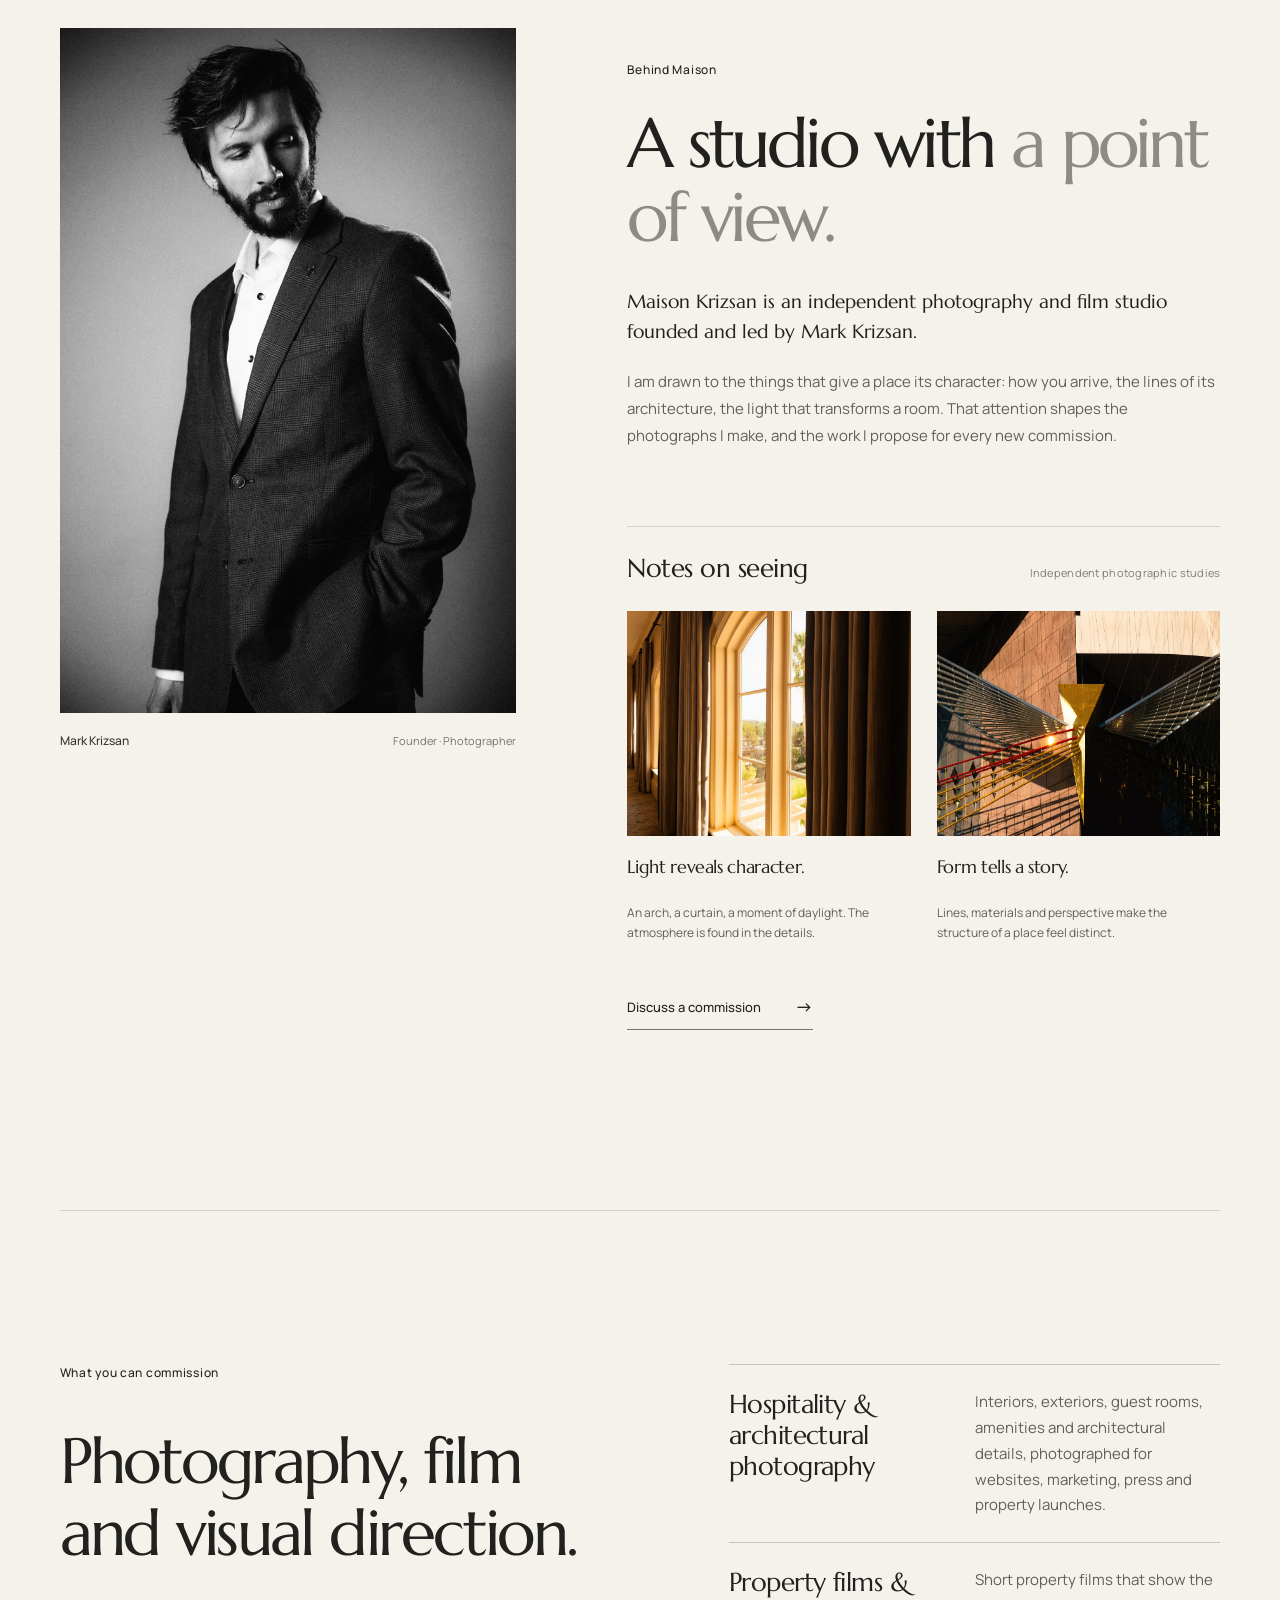
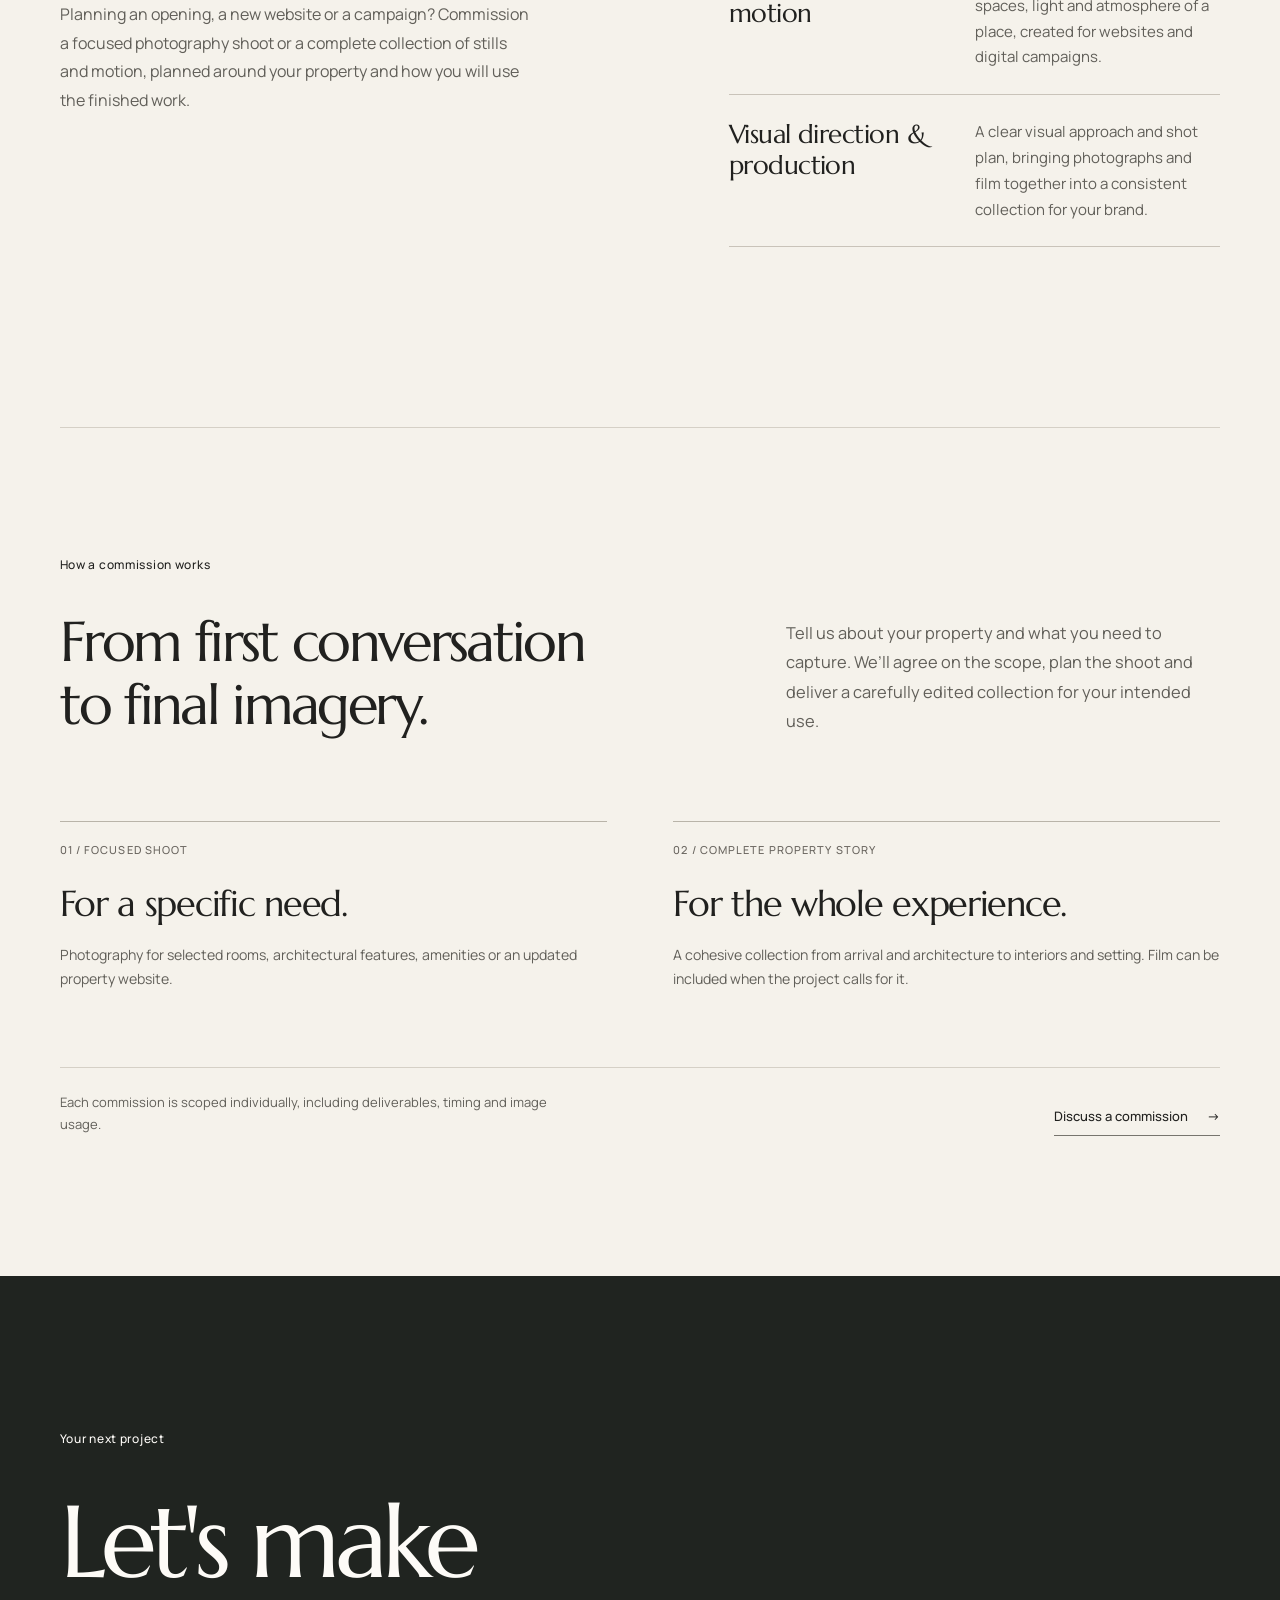
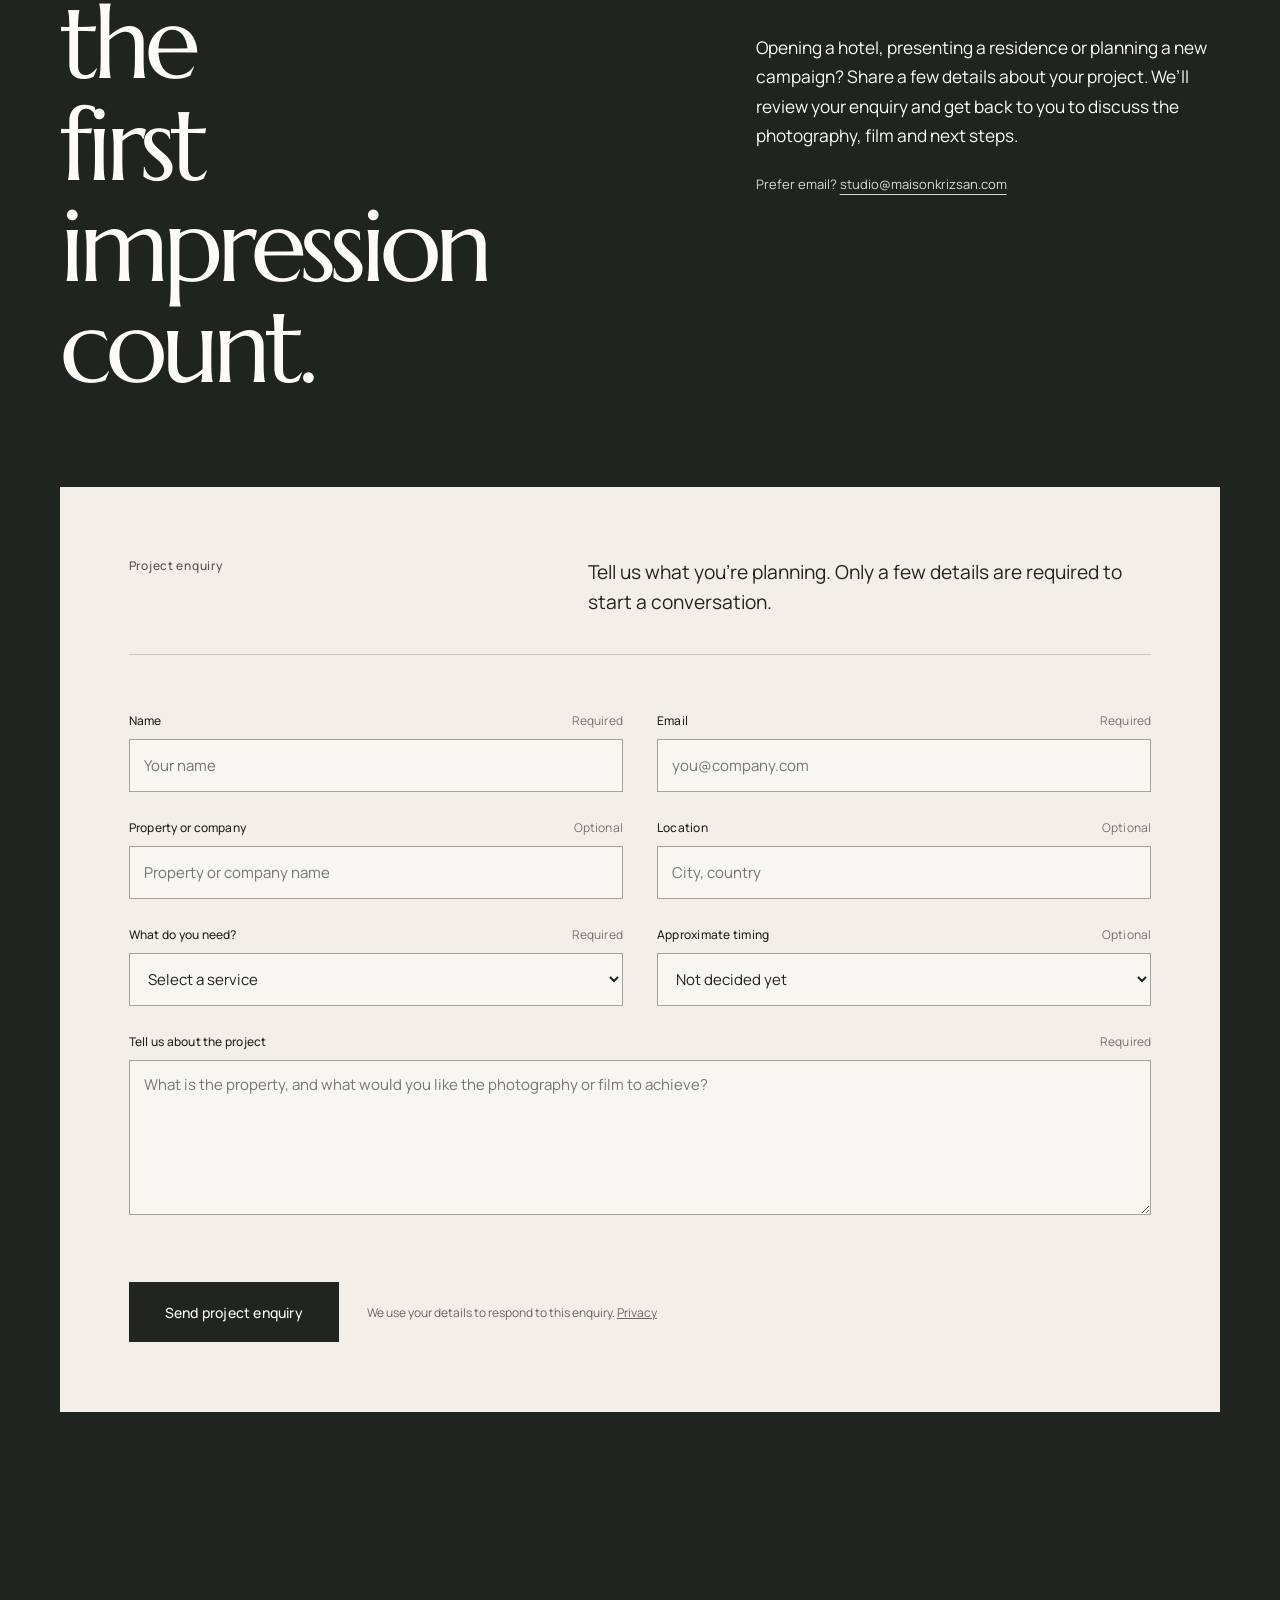
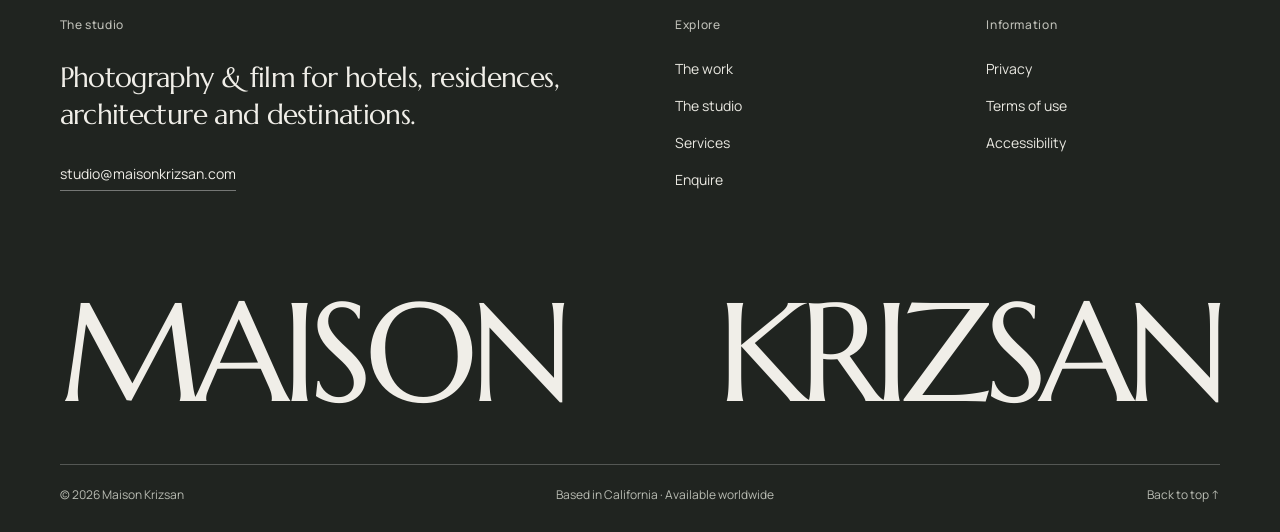
==== commit 358f55af: "Add files via upload" ====
--- a/index.html
+++ b/index.html
@@ -1,7 +1,7 @@
 <!DOCTYPE html>
 
 <html lang="en"><head><meta charset="utf-8"/><meta content="width=device-width,initial-scale=1" name="viewport"/><meta content="#f5f2eb" name="theme-color"/><link href="/assets/favicon.svg" rel="icon" type="image/svg+xml"/><link href="https://fonts.googleapis.com" rel="preconnect"/><link crossorigin="" href="https://fonts.gstatic.com" rel="preconnect"/><link href="https://fonts.googleapis.com/css2?family=Marcellus&amp;family=Manrope:wght@400;500;600&amp;display=swap" rel="stylesheet"/><link href="/styles.css" rel="stylesheet"/><script defer="" src="/script.js"></script><script defer="" src="/enquire.js"></script><title>Maison Krizsan | Hospitality Photography &amp; Film Commissions</title><meta content="Maison Krizsan creates photography and film for hotels, resorts, architecture, residences and destinations. Explore the work and enquire about a commission." name="description"/><link href="https://maisonkrizsan.com/" rel="canonical"/><meta content="website" property="og:type"/><meta content="MAISON KRIZSAN | Hospitality, Architecture &amp; Destination Photography" property="og:title"/><meta content="Photography and film for hotels, residences and destinations." property="og:description"/><meta content="https://maisonkrizsan.com/assets/maison-social.jpg" property="og:image"/><meta content="summary_large_image" name="twitter:card"/><script type="application/ld+json">{"@context":"https://schema.org","@type":"Organization","@id":"https://maisonkrizsan.com/#studio","name":"Maison Krizsan","url":"https://maisonkrizsan.com/","description":"Independent photography and film studio for architecture, hotels, residences and destinations.","email":"studio@maisonkrizsan.com","founder":{"@type":"Person","name":"Mark Krizsan"},"areaServed":["California","Worldwide"],"knowsAbout":["Architectural photography","Hospitality photography","Property films","Visual direction"]}</script></head><body class="page-home" id="top"><a class="skip-link" href="#main">Skip to content</a><header class="site-header" id="site-header"><div class="nav-wrap"><a aria-label="Maison Krizsan, homepage" class="nav-wordmark" href="/">MAISON KRIZSAN</a><nav aria-label="Primary navigation" class="nav-desktop"><a data-nav="home" href="#founder">Studio</a><a data-nav="work" href="/work">Work</a><a href="/#commissions">Services</a></nav><a class="nav-enquire" href="#enquire">Enquire</a><button aria-controls="mobile-nav" aria-expanded="false" aria-label="Open navigation" class="nav-toggle" type="button"><span></span><span></span></button></div><nav aria-label="Mobile navigation" class="mobile-nav" hidden="" id="mobile-nav"><a href="#founder">Studio</a><a href="/work">Work</a><a href="/#commissions">Services</a><a href="#enquire">Enquire</a></nav></header><main id="main">
-<section aria-labelledby="hero-title" class="cover cover--home cover--v3 cover--motion"><div class="cover-photo"><img alt="Dome and chandelier with sunlight streaming through" decoding="async" fetchpriority="high" height="1200" loading="eager" sizes="100vw" src="/assets/webp/batch-01/destination-20-1600.webp" srcset="/assets/webp/batch-01/destination-20-960.webp 960w, /assets/webp/batch-01/destination-20-1600.webp 1600w, /assets/webp/batch-01/destination-20-2560.webp 2560w" width="1600"/> <video aria-hidden="true" class="cover-video" data-src="/assets/video/maison-hero-v1.mp4" disablepictureinpicture="" id="maison-hero-video" loop="" muted="" playsinline="" poster="/assets/webp/batch-01/destination-20-1600.webp" preload="none" tabindex="-1"></video></div><div class="cover-vignette"></div><div class="cover-center"><p class="cover-kicker">Hospitality · Architecture · Destinations</p><h1 class="cover-wordmark" id="hero-title"><span>MAISON</span><span>KRIZSAN</span></h1><p class="cover-description">Photography &amp; film that make people want to be there.</p><div class="cover-actions"><a href="/work">Explore the work</a><a href="#enquire">Discuss a commission</a></div></div></section>
+<section aria-labelledby="hero-title" class="cover cover--home cover--v3 cover--motion"><div class="cover-photo"><img alt="Dome and chandelier with sunlight streaming through" decoding="async" fetchpriority="high" height="1200" loading="eager" sizes="100vw" src="/assets/webp/batch-01/destination-20-1600.webp" srcset="/assets/webp/batch-01/destination-20-960.webp 960w, /assets/webp/batch-01/destination-20-1600.webp 1600w, /assets/webp/batch-01/destination-20-2560.webp 2560w" width="1600"/> <video aria-hidden="true" class="cover-video" data-src="/assets/video/maison-hero-v1.mp4" disablepictureinpicture="" id="maison-hero-video" loop="" muted="" playsinline="" poster="/assets/webp/batch-01/destination-20-1600.webp" preload="none" tabindex="-1"></video></div><div class="cover-vignette"></div><div class="cover-center"><p class="cover-kicker">Hospitality · Architecture · Destinations</p><h1 class="cover-wordmark" id="hero-title"><span>MAISON</span><span>KRIZSAN</span></h1><p class="cover-description">Photography &amp; film for hotels, residences and destinations.</p><div class="cover-actions"><a href="/work">Explore the work</a><a href="#enquire">Discuss a commission</a></div></div></section>
 <section aria-labelledby="studio-heading" class="intro intro--v2 shell" id="studio"><p class="section-label">What we do</p><div><h2 id="studio-heading">Photography &amp; film.<br/><em>Made for exceptional places.</em></h2><p>Before a guest books a room, a buyer visits a residence or a traveller chooses a destination, the photographs shape their first impression.</p><p>Maison Krizsan creates architectural and hospitality photography, property films and visual collections for hotels, resorts, residences and destinations. Made for websites, property launches, campaigns and editorial use.</p><p class="studio-credit">An independent studio led by Mark Krizsan, based in California and available for commissions worldwide.</p><a class="intro-cta" href="#enquire">Discuss a commission <span aria-hidden="true">→</span></a></div></section>
 <section aria-labelledby="work-heading" class="selected selected--v2" id="selected-work"><div class="shell section-heading"><div><p class="section-label">Selected photography</p><h2 id="work-heading">See the difference a place makes.</h2></div><a class="text-link" href="/work">Explore the work <span aria-hidden="true">→</span></a></div><div class="work-story shell">
 <figure class="editorial-photo editorial-photo--spread" data-cinema="frame" data-photo-id="15"><a aria-label="Explore Maison Krizsan photographic work" class="home-photo-link" href="/work"><img alt="Arcaded beachfront architecture facing the Pacific" decoding="async" height="1200" loading="lazy" sizes="(max-width:760px) 94vw, 90vw" src="/assets/webp/batch-01/destination-15-1600.webp" srcset="/assets/webp/batch-01/destination-15-960.webp 960w, /assets/webp/batch-01/destination-15-1600.webp 1600w, /assets/webp/batch-01/destination-15-2560.webp 2560w" width="1600"/></a></figure>
@@ -50,18 +50,32 @@
 </section>
 
 <section aria-labelledby="capabilities-heading" class="capabilities capabilities--v2 shell" id="commissions"><div class="capabilities-intro"><p class="section-label">What you can commission</p><h2 id="capabilities-heading">Photography, film<br/>and visual direction.</h2><p>Planning an opening, a new website or a campaign? Commission a focused photography shoot or a complete collection of stills and motion, planned around your property and how you will use the finished work.</p></div><div class="services"><article><h3>Hospitality &amp; architectural photography</h3><p>Interiors, exteriors, guest rooms, amenities and architectural details, photographed for websites, marketing, press and property launches.</p></article><article><h3>Property films &amp; motion</h3><p>Short property films that show the spaces, light and atmosphere of a place, created for websites and digital campaigns.</p></article><article><h3>Visual direction &amp; production</h3><p>A clear visual approach and shot plan, bringing photographs and film together into a consistent collection for your brand.</p></article></div></section>
-<section class="commission-formats-preview shell" aria-labelledby="formats-heading" id="ways-to-work">
-  <div class="commission-formats-heading">
-    <div><p class="section-label">Ways to work together</p><h2 id="formats-heading">A clear brief.<br><em>An exceptional result.</em></h2></div>
-    <p>Some places need a focused set of images. Others need a visual story across the entire property. Maison scopes each commission around the spaces, uses and priorities that matter.</p>
+
+<section class="commission-process commission-process--integrated shell" aria-labelledby="process-heading" id="ways-to-work">
+  <div class="commission-process-heading">
+    <p class="section-label">How a commission works</p>
+    <h2 id="process-heading">From first conversation<br>to final imagery.</h2>
   </div>
-  <div class="commission-format-grid">
-    <article class="commission-format"><p class="commission-format-kicker">Focused property shoot</p><h3>For a specific need.</h3><p>Photography for selected rooms, architectural features, amenities or a defined property update. Planned around a focused shot list and the places your audience needs to see.</p><span class="commission-format-use">Good fit: refreshed website imagery · new spaces · editorial features</span></article>
-    <article class="commission-format"><p class="commission-format-kicker">Complete property story</p><h3>For the bigger picture.</h3><p>A coordinated collection that follows the experience of a property, from arrival and architecture to interiors, details and setting. Film and creative direction can be scoped alongside photography.</p><span class="commission-format-use">Good fit: openings · new websites · brand and destination campaigns</span></article>
+  <div class="process-body">
+    <p>Tell us about your property and what you need to capture. We’ll agree on the scope, plan the shoot and deliver a carefully edited collection for your intended use.</p>
   </div>
-  <div class="commission-formats-end"><p>Every proposal defines the scope, planned imagery, schedule and permitted uses before work begins.</p><a href="/commission" aria-label="Explore Maison's commission portfolio and ways to work together">View the commission portfolio <span aria-hidden="true">→</span></a></div>
+  <div class="commission-approaches" aria-label="Two ways to commission Maison">
+    <article class="commission-approach">
+      <p class="commission-approach-kicker">01 / Focused shoot</p>
+      <h3>For a specific need.</h3>
+      <p>Photography for selected rooms, architectural features, amenities or an updated property website.</p>
+    </article>
+    <article class="commission-approach">
+      <p class="commission-approach-kicker">02 / Complete property story</p>
+      <h3>For the whole experience.</h3>
+      <p>A cohesive collection from arrival and architecture to interiors and setting. Film can be included when the project calls for it.</p>
+    </article>
+  </div>
+  <div class="commission-process-end">
+    <p>Each commission is scoped individually, including deliverables, timing and image usage.</p>
+    <a class="text-link" href="#enquire">Discuss a commission <span aria-hidden="true">→</span></a>
+  </div>
 </section>
-<section aria-labelledby="process-heading" class="commission-process shell"><div><p class="section-label">How a commission works</p><h2 id="process-heading">From first conversation<br/>to final imagery.</h2></div><div class="process-body"><p>Tell us about the property, your timing and the imagery you need. We discuss the scope, identify the spaces and details worth capturing, and plan the shoot around the best light and the intended use of the work.</p><p>From a single residence to a destination-wide story, each commission is shaped around the place. Based in California, available for travel.</p><a class="text-link" href="#enquire">Enquire about a commission <span aria-hidden="true">→</span></a></div></section>
 <section aria-labelledby="enquire-heading" class="contact contact--with-form" id="enquire">
 <div class="shell contact-inner">
 <div class="contact-headline"><p class="section-label">Your next project</p><h2 id="enquire-heading">Let's make the<br/>first impression count.</h2></div>
@@ -81,7 +95,7 @@
 </div>
 <nav aria-label="Explore Maison Krizsan" class="footer-links">
 <p class="footer-eyebrow">Explore</p>
-<a href="/work">The work</a><a href="/commission">Commission portfolio</a><a href="#founder">The studio</a><a href="/#commissions">Services</a><a href="#enquire">Enquire</a>
+<a href="/work">The work</a><a href="#founder">The studio</a><a href="/#commissions">Services</a><a href="#enquire">Enquire</a>
 </nav>
 <nav aria-label="Policies and accessibility" class="footer-links footer-legal">
 <p class="footer-eyebrow">Information</p>
--- a/styles.css
+++ b/styles.css
@@ -467,127 +467,32 @@
 }
 @media(prefers-reduced-motion:reduce){.founder-section *{animation:none!important;transition:none!important}}
 
-
-/* V10 COMMISSION PORTFOLIO: own page, same restraint and original Maison brand system. */
-.page-commission {background:var(--paper);color:var(--ink);overflow-x:clip}
-.page-commission .site-header {color:var(--ink)}
-.page-commission .nav-toggle span {background:var(--ink)}
-.page-commission .site-header .nav-wrap {border-bottom:1px solid rgba(33,33,31,.16)}
-.page-commission .section-label {letter-spacing:.14em;text-transform:uppercase}
-.page-commission h1,.page-commission h2,.page-commission h3 {font-family:Marcellus,Georgia,serif;font-weight:400}
-.page-commission em,.commission-formats-preview em {font-style:normal;color:#938f86}
-.commission-lead {padding-top:clamp(154px,16vw,245px);padding-bottom:clamp(68px,8vw,124px)}
-.commission-lead>.section-label {margin-bottom:clamp(37px,4vw,58px)}
-.commission-lead-row {display:grid;grid-template-columns:minmax(0,1.55fr) minmax(260px,.45fr);gap:clamp(36px,5vw,86px);align-items:end}
-.commission-lead h1 {font:400 clamp(61px,7.3vw,130px)/1.015 Marcellus,Georgia,serif;letter-spacing:-.055em;max-width:1160px}
-.commission-lead-aside {padding-bottom:11px;max-width:320px}
-.commission-lead-aside p {font:400 clamp(15px,1.13vw,18px)/1.7 Manrope,Arial,sans-serif;color:#55534e}
-.commission-underline {display:inline-flex;align-items:center;gap:24px;font:500 13px/1.5 Manrope,Arial,sans-serif;text-decoration:none;border-bottom:1px solid #76736c;padding-bottom:9px;max-width:100%}
-.commission-lead-aside .commission-underline {margin-top:38px}
-.commission-underline:hover{color:#6c6b64}
-.commission-cover {margin:0}
-.commission-cover-frame {height:clamp(430px,65vw,850px);background:#4c5148;overflow:hidden}
-.commission-cover img {display:block;width:100%;height:100%;object-fit:cover;object-position:48% 46%}
-.commission-cover figcaption {display:flex;justify-content:space-between;gap:18px;padding-block:16px 0;font:500 10px/1.4 Manrope,Arial,sans-serif;letter-spacing:.035em;color:#706d64}
-.commission-statement {display:grid;grid-template-columns:0.38fr 1fr;gap:8vw;padding-block:clamp(130px,13vw,228px)}
-.commission-statement h2,.commission-proof h2,.commission-ways h2,.commission-process-editorial h2,.commission-founder h2 {font:400 clamp(48px,5.1vw,88px)/1.06 Marcellus,Georgia,serif;letter-spacing:-.05em}
-.commission-statement p:not(.section-label){max-width:730px;font:400 clamp(16px,1.3vw,19px)/1.8 Manrope,Arial,sans-serif;color:#605d57;margin-top:42px}
-.commission-proof {padding-block:clamp(95px,10vw,160px) clamp(110px,12vw,180px);background:#e8e3d9}
-.commission-proof h2 {margin-top:28px}
-.commission-proof-context {font:400 14px/1.7 Manrope,Arial,sans-serif;color:#605d57;max-width:650px;margin-top:35px}
-.commission-studies {margin-top:clamp(60px,6vw,110px)}
-.commission-study {display:grid;grid-template-columns:minmax(0,1.2fr) minmax(250px,.8fr);gap:clamp(38px,8vw,150px);align-items:center;margin-bottom:clamp(74px,10vw,165px)}
-.commission-study:nth-child(2){grid-template-columns:minmax(250px,.76fr) minmax(0,1.24fr)}
-.commission-study:nth-child(2) figure{order:2}
-.commission-study figure,.commission-studies-small figure {margin:0;min-width:0}
-.commission-study figure img {display:block;width:100%;height:clamp(450px,52vw,780px);object-fit:cover}
-.commission-study:nth-child(2) figure img{height:clamp(430px,48vw,700px)}
-.commission-study figure figcaption,.commission-studies-small figcaption{font:400 11px/1.5 Manrope,Arial,sans-serif;letter-spacing:.04em;color:#6c6b64;padding-top:13px}
-.commission-study-note h3{font:400 clamp(38px,3.75vw,63px)/1.1 Marcellus,Georgia,serif;letter-spacing:-.045em}
-.commission-study-note p {font:400 clamp(15px,1.22vw,18px)/1.72 Manrope,Arial,sans-serif;max-width:410px;margin-top:29px;color:#64625c}
-.commission-studies-small {display:grid;grid-template-columns:1fr 1fr;gap:clamp(22px,3vw,52px)}
-.commission-studies-small img{display:block;width:100%;height:clamp(260px,31vw,510px);object-fit:cover}
-.commission-proof-end{padding-top:60px}
-.commission-ways{padding-block:clamp(130px,14vw,230px)}
-.commission-ways-header{display:grid;grid-template-columns:.33fr 1fr;gap:4vw}
-.commission-ways-header h2{grid-column:2;margin-top:35px}
-.commission-ways-header>p:last-child{grid-column:2;max-width:680px;font:400 clamp(15px,1.25vw,18px)/1.75 Manrope,Arial,sans-serif;color:#615e58;margin-top:18px}
-.commission-offer-grid{display:grid;grid-template-columns:1fr 1fr;gap:clamp(20px,3vw,55px);margin-top:clamp(60px,8vw,120px)}
-.commission-offer{border-top:1px solid #9b968b;padding-top:25px;display:flex;flex-direction:column;min-width:0}
-.commission-offer-label,.commission-format-kicker{font:500 11px/1.4 Manrope,Arial,sans-serif;text-transform:uppercase;letter-spacing:.12em;color:#66635c}
-.commission-offer h3{font:400 clamp(35px,3.1vw,54px)/1.15 Marcellus,Georgia,serif;letter-spacing:-.045em;margin-top:50px}
-.commission-offer>p:not(.commission-offer-label):not(.commission-offer-fit){font:400 15px/1.78 Manrope,Arial,sans-serif;color:#605e58;max-width:550px;margin-top:23px}
-.commission-offer-details{margin-top:52px;border-top:1px solid #dbd5ca;padding-top:25px}
-.commission-offer-details h4{font:500 12px/1.4 Manrope,Arial,sans-serif;letter-spacing:.03em}
-.commission-offer-details ul {padding-left:20px;margin:16px 0 0;font:400 14px/1.9 Manrope,Arial,sans-serif;color:#5d5953}
-.commission-offer-fit{font:500 12px/1.7 Manrope,Arial,sans-serif;margin-top:auto;padding-top:40px;color:#666159}
-.commission-ways-outro{display:flex;justify-content:space-between;align-items:center;gap:35px;margin-top:clamp(62px,7vw,120px);padding-top:25px;border-top:1px solid #c4beb4}
-.commission-ways-outro p{font:400 14px/1.7 Manrope,Arial,sans-serif;color:#66635e;max-width:550px}
-.commission-process-editorial{background:#212722;color:#f3eee7;padding-block:clamp(128px,13vw,220px)}
-.commission-process-grid{display:grid;grid-template-columns:1.05fr .95fr;gap:clamp(55px,11vw,175px)}
-.commission-process-editorial em,.commission-close h2 em{color:#aeb0a9}
-.commission-process-grid h2{margin-top:35px}
-.commission-process-grid ol {list-style:none;margin:0;padding:0;counter-reset:commission-step}
-.commission-process-grid li{padding:29px 0 35px;border-top:1px solid rgba(255,255,255,.23)}
-.commission-process-grid li:first-child{padding-top:0;border:0}
-.commission-process-grid li h3 {font:400 clamp(25px,2vw,34px)/1.2 Marcellus,Georgia,serif}
-.commission-process-grid li p{max-width:420px;font:400 14px/1.75 Manrope,Arial,sans-serif;color:#c9cac5;margin-top:15px}
-.commission-founder{display:grid;grid-template-columns:.48fr .52fr;gap:clamp(55px,11vw,185px);align-items:center;padding-block:clamp(125px,13vw,210px)}
-.commission-founder figure{margin:0}.commission-founder img{width:100%;height:auto;max-height:710px;object-fit:cover;aspect-ratio:3/4;object-position:center 22%}
-.commission-founder figcaption{font:400 11px/1.4 Manrope,Arial,sans-serif;color:#77736c;padding-top:16px}
-.commission-founder h2{margin-top:35px}
-.commission-founder p:not(.section-label){font:400 clamp(15px,1.25vw,18px)/1.75 Manrope,Arial,sans-serif;max-width:540px;margin-top:24px;color:#605d56}
-.commission-founder .commission-underline{margin-top:40px}
-.commission-close{background:#232924;color:#f4f1ea;padding-block:clamp(105px,12vw,190px)}
-.commission-close-grid{display:grid;grid-template-columns:1.2fr .8fr;gap:clamp(40px,9vw,155px);align-items:end}
-.commission-close h2{font:400 clamp(52px,5.35vw,88px)/1.07 Marcellus,Georgia,serif;letter-spacing:-.05em;margin-top:34px}
-.commission-close-grid>div:last-child p{font:400 clamp(15px,1.3vw,19px)/1.75 Manrope,Arial,sans-serif;color:#d9d9d3}
-.commission-close-cta{display:inline-flex;align-items:center;justify-content:space-between;gap:28px;border-bottom:1px solid #b9bdb3;padding:0 0 12px;margin-top:34px;text-decoration:none;font:400 clamp(21px,2vw,31px)/1.3 Marcellus,Georgia,serif;max-width:100%}
-.commission-close-email{display:block;font:400 13px/1.5 Manrope,Arial,sans-serif;color:#dddcd6;margin-top:31px;text-underline-offset:5px}
-/* Homepage: just enough commercial clarity to match the proof, not another giant service landing page. */
-.commission-formats-preview{padding-block:clamp(45px,6vw,95px) clamp(125px,12vw,210px)}
-.commission-formats-heading{display:grid;grid-template-columns:1.05fr .95fr;gap:clamp(32px,8vw,130px);align-items:end}
-.commission-formats-heading h2 {font:400 clamp(45px,4.7vw,73px)/1.08 Marcellus,Georgia,serif;letter-spacing:-.05em;margin-top:26px}
-.commission-formats-heading>p{font:400 clamp(15px,1.15vw,17px)/1.7 Manrope,Arial,sans-serif;color:#605c54;max-width:550px}
-.commission-format-grid{display:grid;grid-template-columns:1fr 1fr;gap:clamp(20px,3.5vw,55px);margin-top:clamp(52px,6vw,96px)}
-.commission-format{border-top:1px solid #9e998f;padding-top:20px}
-.commission-format h3 {font:400 clamp(28px,2.7vw,43px)/1.16 Marcellus,Georgia,serif;letter-spacing:-.035em;margin:31px 0 16px}
-.commission-format>p:not(.commission-format-kicker){font:400 15px/1.77 Manrope,Arial,sans-serif;color:#5e5b55;max-width:560px}
-.commission-format-use{display:block;font:500 11px/1.6 Manrope,Arial,sans-serif;color:#77736b;margin-top:30px;letter-spacing:.012em}
-.commission-formats-end{display:flex;justify-content:space-between;gap:28px;align-items:center;border-top:1px solid #d6cfc3;margin-top:54px;padding-top:21px}
-.commission-formats-end p{font:400 12px/1.7 Manrope,Arial,sans-serif;color:#68645d;max-width:580px}
-.commission-formats-end a{font:500 13px/1.4 Manrope,Arial,sans-serif;white-space:nowrap;text-decoration:none;border-bottom:1px solid #7b766f;padding-bottom:8px}
-.bridge-actions{display:flex;flex-direction:column;align-items:flex-end;gap:16px}
-.bridge-secondary{font:400 12px/1.5 Manrope,Arial,sans-serif;text-underline-offset:5px;color:#57564e}
-@media(max-width:1000px){
- .commission-lead-row{grid-template-columns:1fr;gap:42px}.commission-lead-aside{max-width:620px}.commission-lead h1{font-size:clamp(58px,8vw,92px)}
- .commission-study{gap:35px}.commission-process-grid{gap:60px}
- .commission-formats-heading{gap:32px}
-}
-@media(max-width:760px){
- .commission-lead{padding-top:145px;padding-bottom:62px}.commission-lead>.section-label{margin-bottom:34px}
- .commission-lead h1{font-size:clamp(48px,11.6vw,84px);line-height:1.05;letter-spacing:-.047em}.commission-lead h1 br:nth-of-type(2){display:none}
- .commission-lead-aside{padding-bottom:0}.commission-lead-aside p{font-size:15px}.commission-lead-aside .commission-underline{margin-top:26px}
- .commission-cover-frame{height:69svh;min-height:390px;max-height:670px}.commission-cover img{object-position:34% 50%}
- .commission-cover figcaption{font-size:10px;display:block;padding-top:13px}.commission-cover figcaption span:last-child{display:block;margin-top:5px}
- .commission-statement{display:block;padding-block:110px 128px}.commission-statement h2,.commission-proof h2,.commission-ways h2,.commission-process-editorial h2,.commission-founder h2{font-size:clamp(42px,10.5vw,68px)}
- .commission-statement h2{margin-top:31px}.commission-statement p:not(.section-label){margin-top:30px;font-size:16px}
- .commission-proof{padding-block:93px 110px}.commission-proof h2{margin-top:26px}.commission-proof-context{font-size:13px;margin-top:24px}
- .commission-studies{margin-top:65px}.commission-study,.commission-study:nth-child(2){display:flex;flex-direction:column;gap:25px;margin-bottom:76px;align-items:stretch}
- .commission-study:nth-child(2) figure{order:0}.commission-study figure img,.commission-study:nth-child(2) figure img{height:auto;aspect-ratio:4/5;object-fit:cover}.commission-study-note h3{font-size:39px}.commission-study-note p{font-size:14px;margin-top:13px}
- .commission-studies-small{grid-template-columns:1fr 1fr;gap:12px}.commission-studies-small img{height:auto;aspect-ratio:3/4;object-fit:cover}.commission-studies-small figcaption{font-size:10px}
- .commission-proof-end{padding-top:43px}
- .commission-ways{padding-block:118px 135px}.commission-ways-header{display:block}.commission-ways-header h2{margin-top:28px}.commission-ways-header>p:last-child{margin-top:27px;font-size:15px}
- .commission-offer-grid{grid-template-columns:1fr;gap:73px;margin-top:67px}.commission-offer h3{font-size:42px;margin-top:30px}.commission-offer>p:not(.commission-offer-label):not(.commission-offer-fit){font-size:15px;margin-top:18px}.commission-offer-details{margin-top:34px}
- .commission-offer-fit{padding-top:22px}.commission-ways-outro{display:block;margin-top:75px}.commission-ways-outro a{margin-top:26px}
- .commission-process-editorial{padding-block:108px 120px}.commission-process-grid{grid-template-columns:1fr;gap:65px}.commission-process-grid h2{margin-top:26px}.commission-process-grid li h3{font-size:27px}
- .commission-founder{grid-template-columns:1fr;gap:50px;padding-block:110px 125px}.commission-founder figure{max-width:460px}.commission-founder h2{margin-top:27px}.commission-founder p:not(.section-label){font-size:15px}
- .commission-close{padding-block:105px 110px}.commission-close-grid{grid-template-columns:1fr;gap:40px}.commission-close h2{font-size:clamp(43px,10.7vw,71px);margin-top:22px}.commission-close-grid>div:last-child p{font-size:15px}.commission-close-cta{font-size:clamp(19px,5.4vw,28px)}
- .commission-formats-preview{padding-block:30px 125px}.commission-formats-heading{grid-template-columns:1fr;gap:26px}.commission-formats-heading h2{font-size:clamp(42px,10vw,64px)}
- .commission-formats-heading>p{font-size:15px}.commission-format-grid{grid-template-columns:1fr;gap:57px;margin-top:55px}.commission-format h3{font-size:35px}.commission-formats-end{display:block}.commission-formats-end a{display:inline-block;white-space:normal;margin-top:23px}
- .bridge-actions{align-items:flex-start}
-}
-@media(max-width:360px){.commission-lead h1{font-size:46px}.commission-close h2{font-size:43px}.commission-close-cta{gap:12px}}
-@media(prefers-reduced-motion:reduce){.page-commission *, .commission-formats-preview *{animation:none!important;transition:none!important}}
-
-.commission-pdf-link{display:block;max-width:max-content;margin-top:22px;color:#767167;font:400 12px/1.5 Manrope,Arial,sans-serif;text-decoration:none;border-bottom:1px solid #b6b2a8;padding-bottom:5px}.commission-pdf-link span{margin-left:12px}.commission-ways-ctas{text-align:right;flex-shrink:0}.commission-ways-ctas .commission-pdf-link{margin-left:auto}@media(max-width:760px){.commission-ways-ctas{text-align:left;margin-top:28px}.commission-ways-ctas .commission-pdf-link{margin-left:0}}
+/* V11 / consolidated commissioning: one section, two concise paths, no extra sales page. */
+.commission-process--integrated {
+  padding-block:clamp(90px,10vw,145px) clamp(98px,11vw,158px);
+  row-gap:0;
+}
+.commission-process--integrated .process-body {align-self:end}
+.commission-process--integrated .commission-approaches {
+  grid-column:1 / -1;
+  display:grid;
+  grid-template-columns:minmax(0,1fr) minmax(0,1fr);
+  gap:clamp(32px,5.2vw,90px);
+  padding-top:clamp(65px,6.6vw,105px);
+}
+.commission-approach {border-top:1px solid #b9b4a9;padding-top:20px;min-width:0}
+.commission-approach-kicker {font:500 11px/1.5 Manrope,Arial,sans-serif;letter-spacing:.1em;text-transform:uppercase;color:#69655f}
+.commission-approach h3 {font:400 clamp(27px,2.8vw,43px)/1.18 Marcellus,Georgia,serif;letter-spacing:-.036em;margin-top:25px}
+.commission-approach>p:last-child {font:400 clamp(14px,1.1vw,16px)/1.7 Manrope,Arial,sans-serif;color:#615f59;margin-top:17px;max-width:550px}
+.commission-process-end {grid-column:1 / -1;display:flex;align-items:end;justify-content:space-between;gap:28px;border-top:1px solid #d5d0c6;margin-top:clamp(50px,6vw,86px);padding-top:23px}
+.commission-process-end p {font:400 13px/1.7 Manrope,Arial,sans-serif;color:#615f59;max-width:525px}
+.commission-process-end .text-link {flex-shrink:0;max-width:100%}
+@media (max-width:760px) {
+  .commission-process--integrated {display:block;padding-block:84px 104px}
+  .commission-process--integrated .process-body {margin-top:35px}
+  .commission-process--integrated .commission-approaches {display:grid;grid-template-columns:1fr;gap:39px;padding-top:56px}
+  .commission-approach h3 {font-size:clamp(28px,8vw,39px);margin-top:18px}
+  .commission-approach>p:last-child {font-size:15px;margin-top:13px}
+  .commission-process-end {display:block;margin-top:54px;padding-top:22px}
+  .commission-process-end .text-link {display:inline-block;margin-top:23px;white-space:normal}
+}
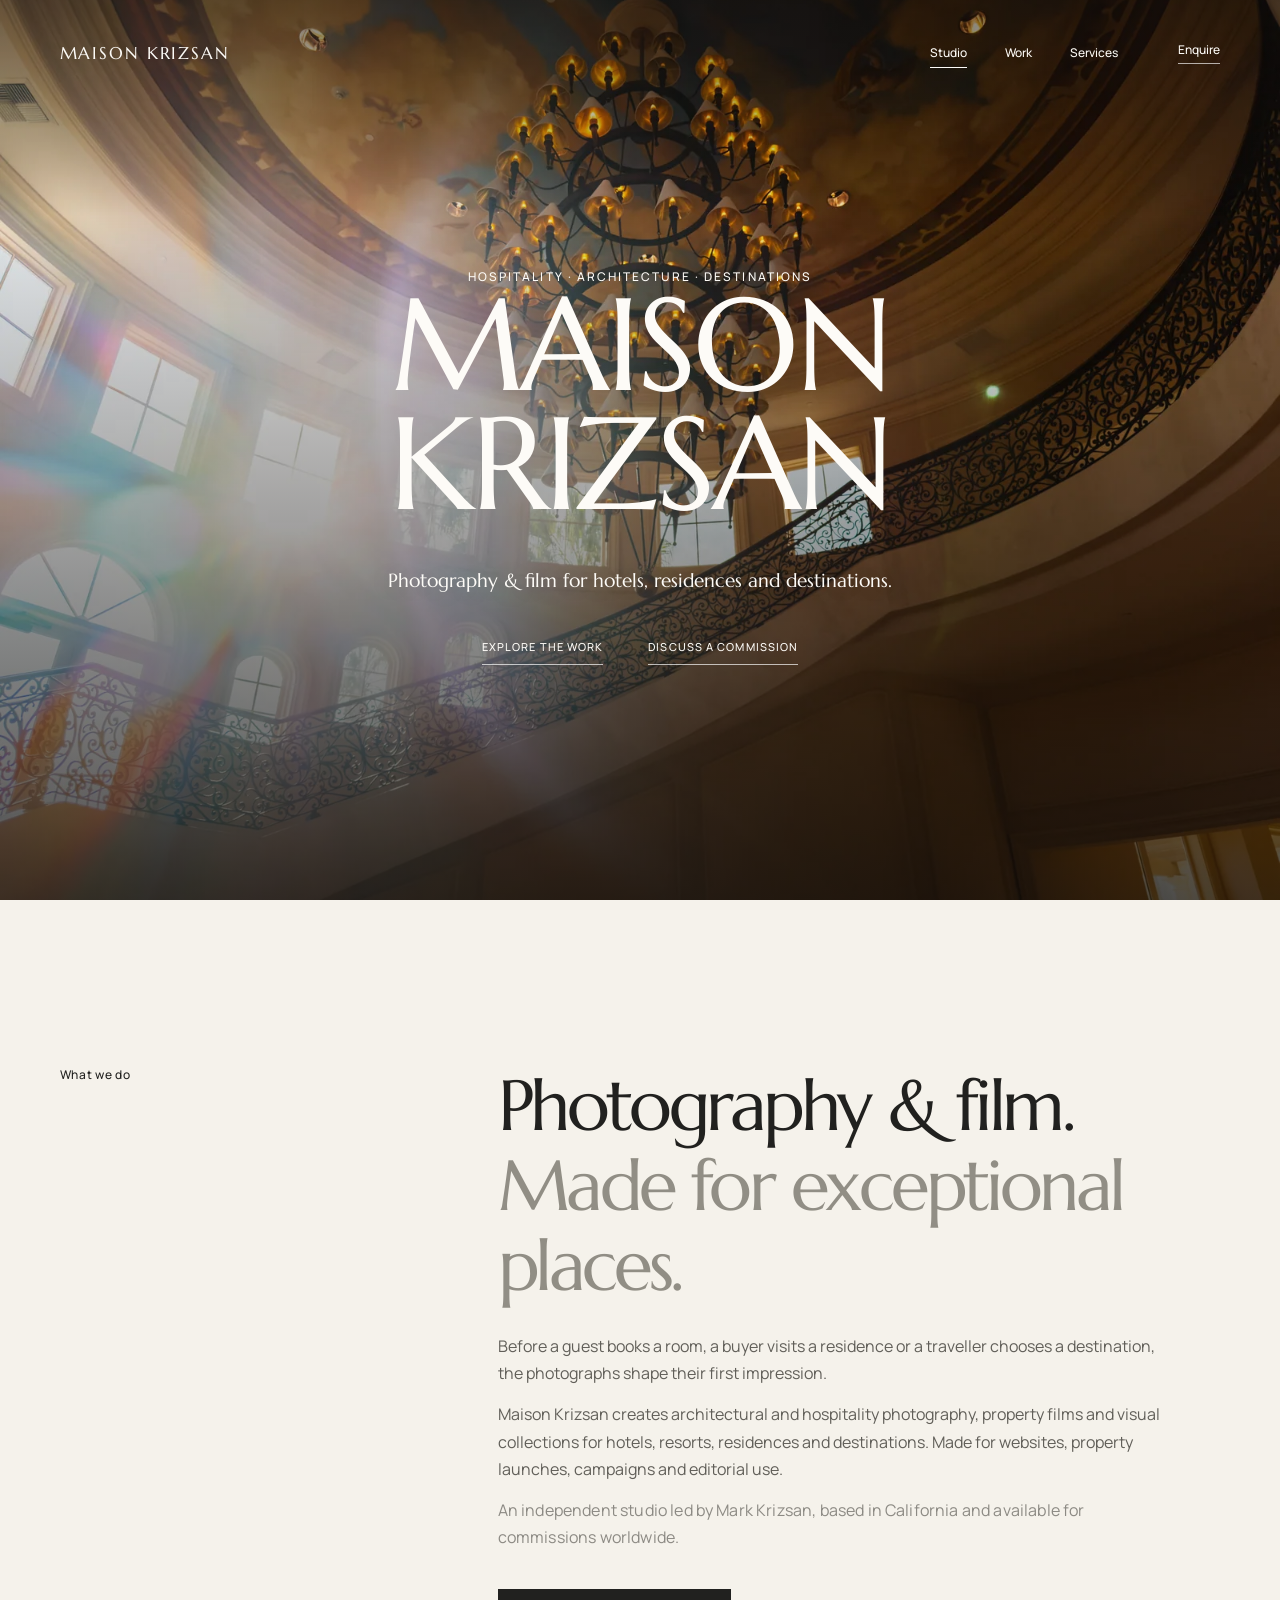
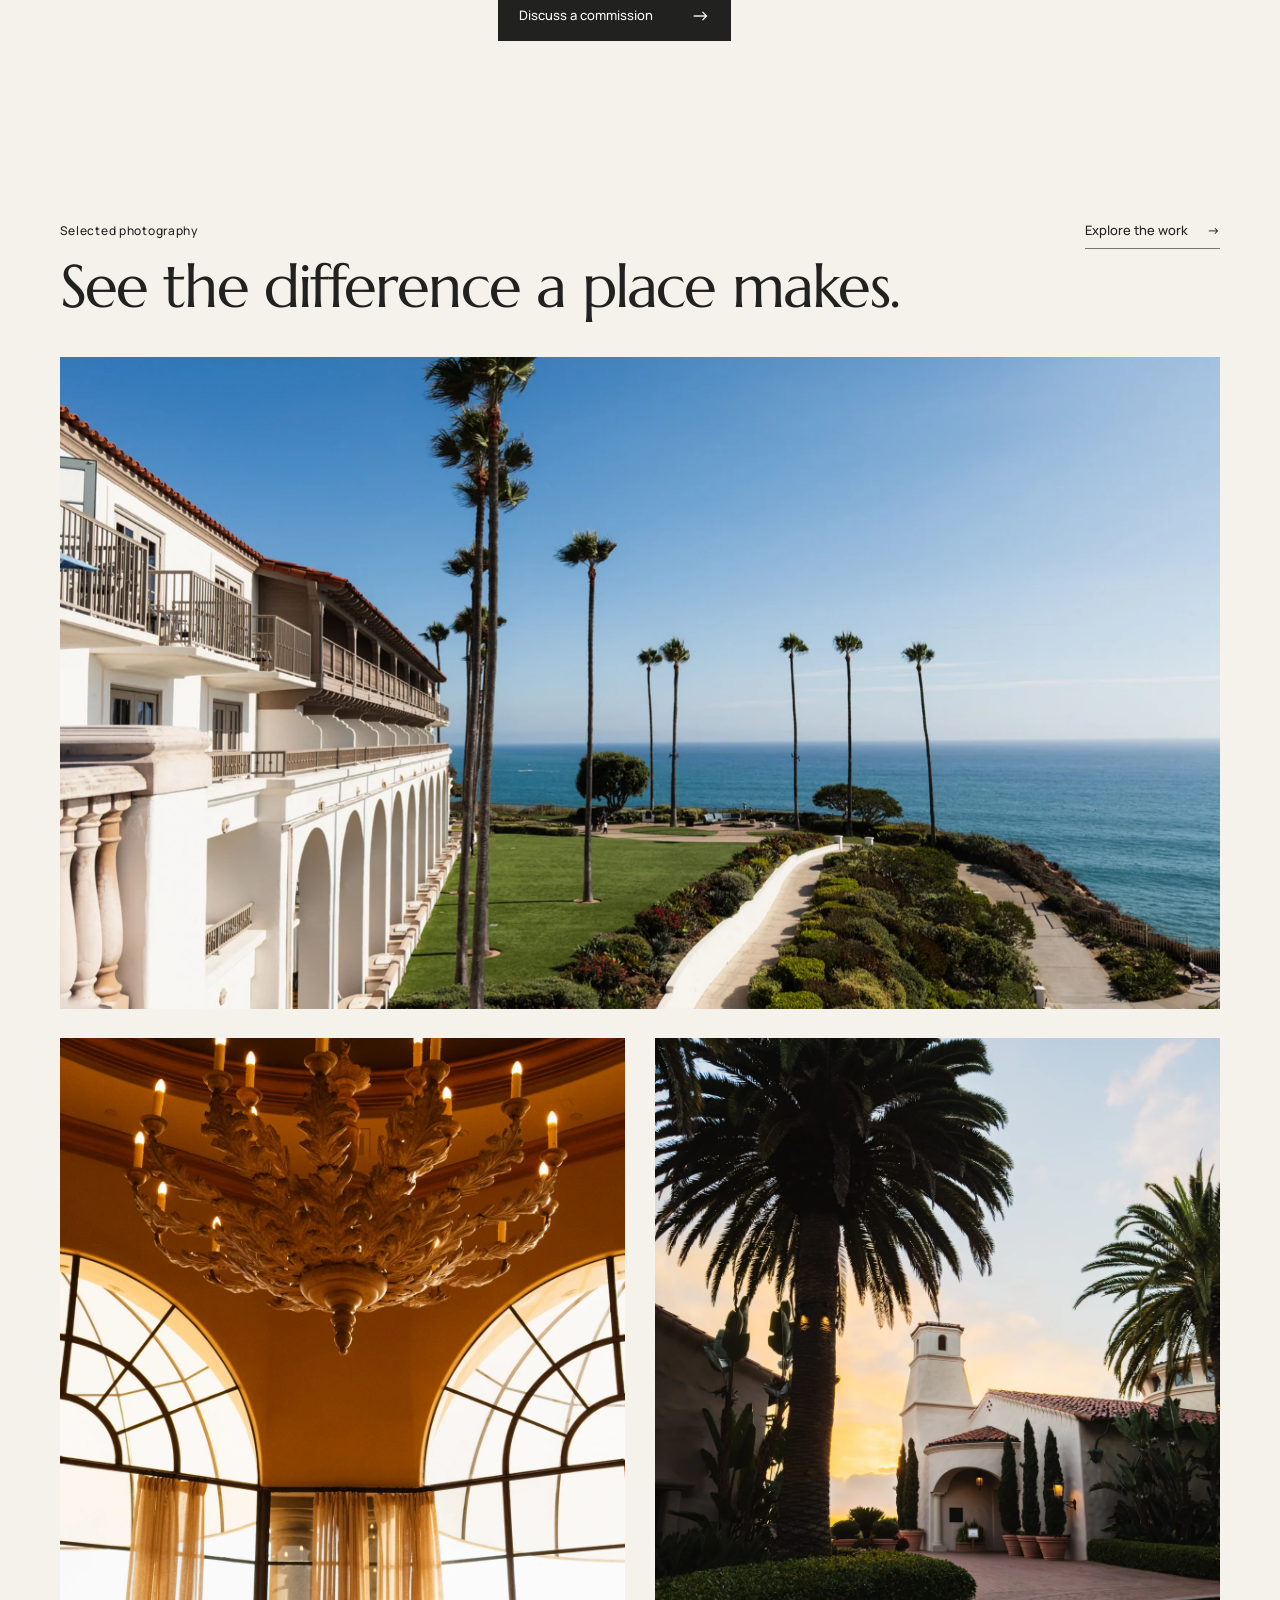
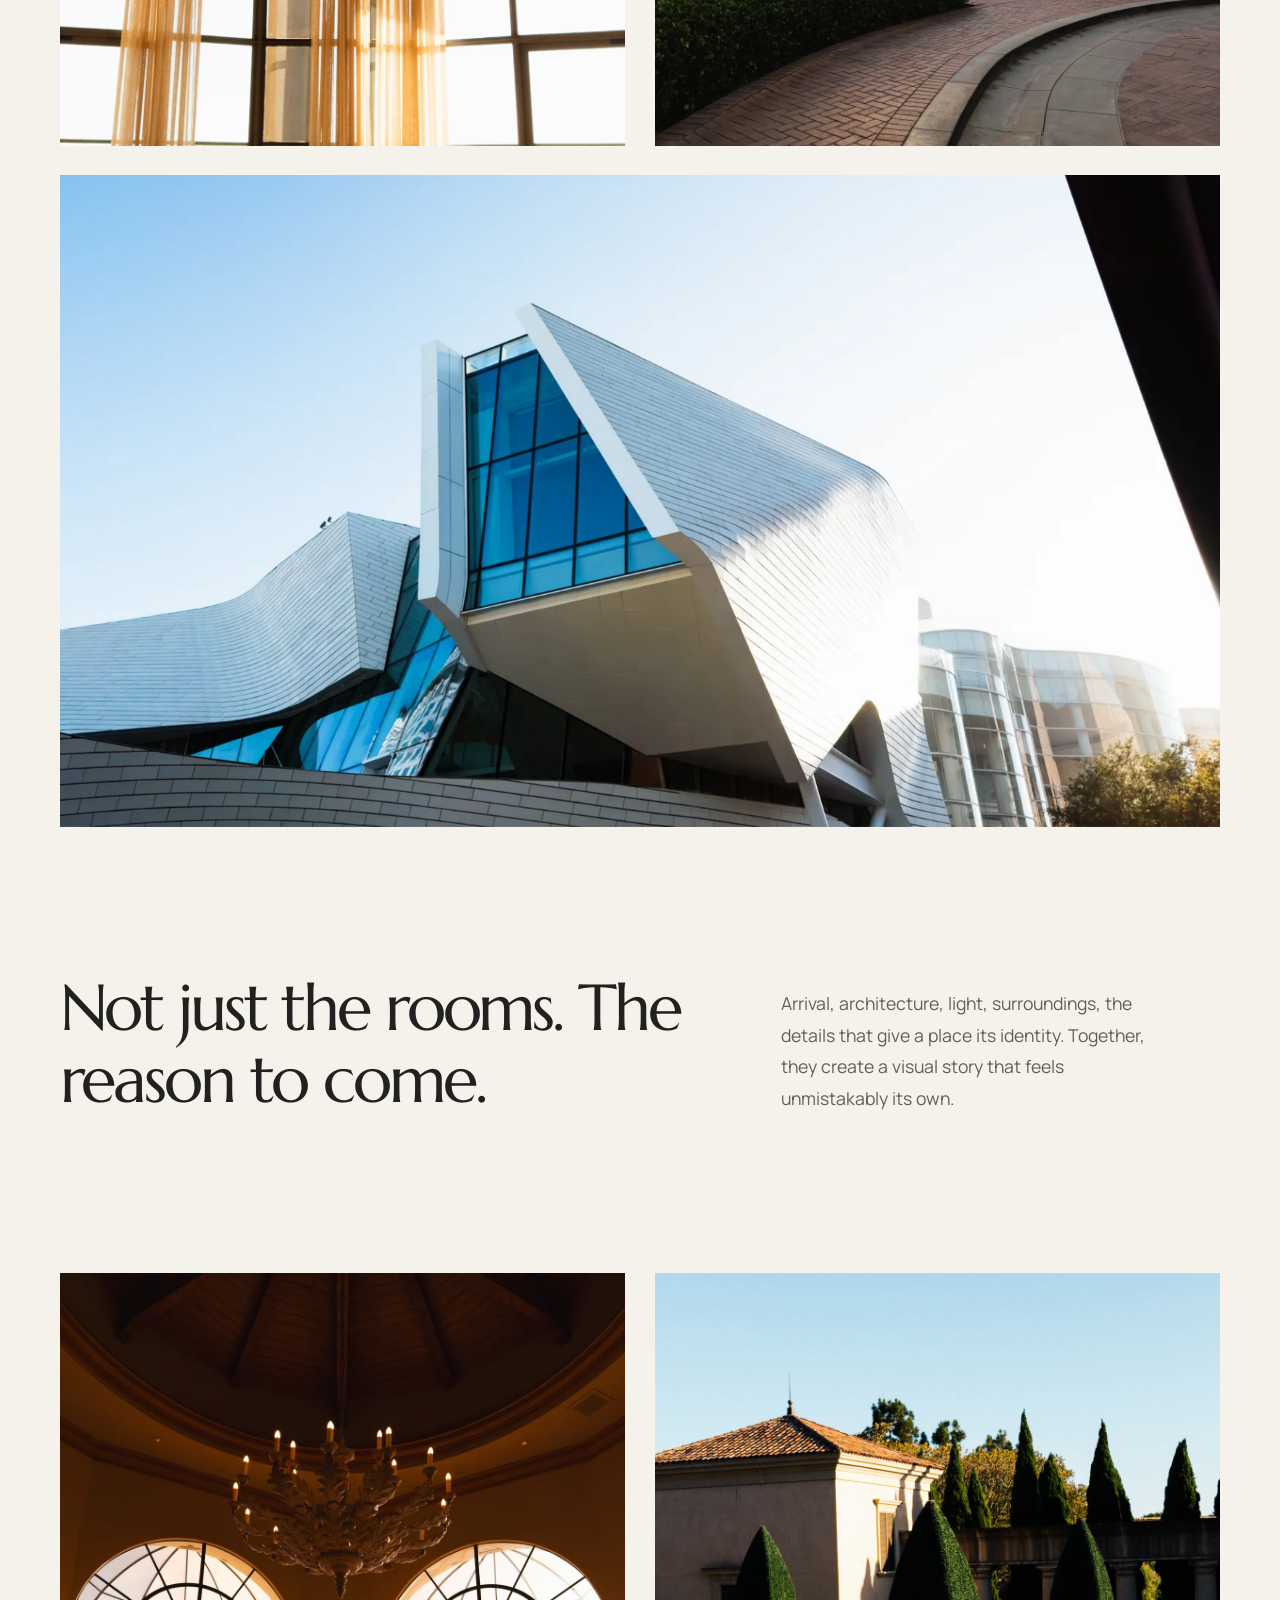
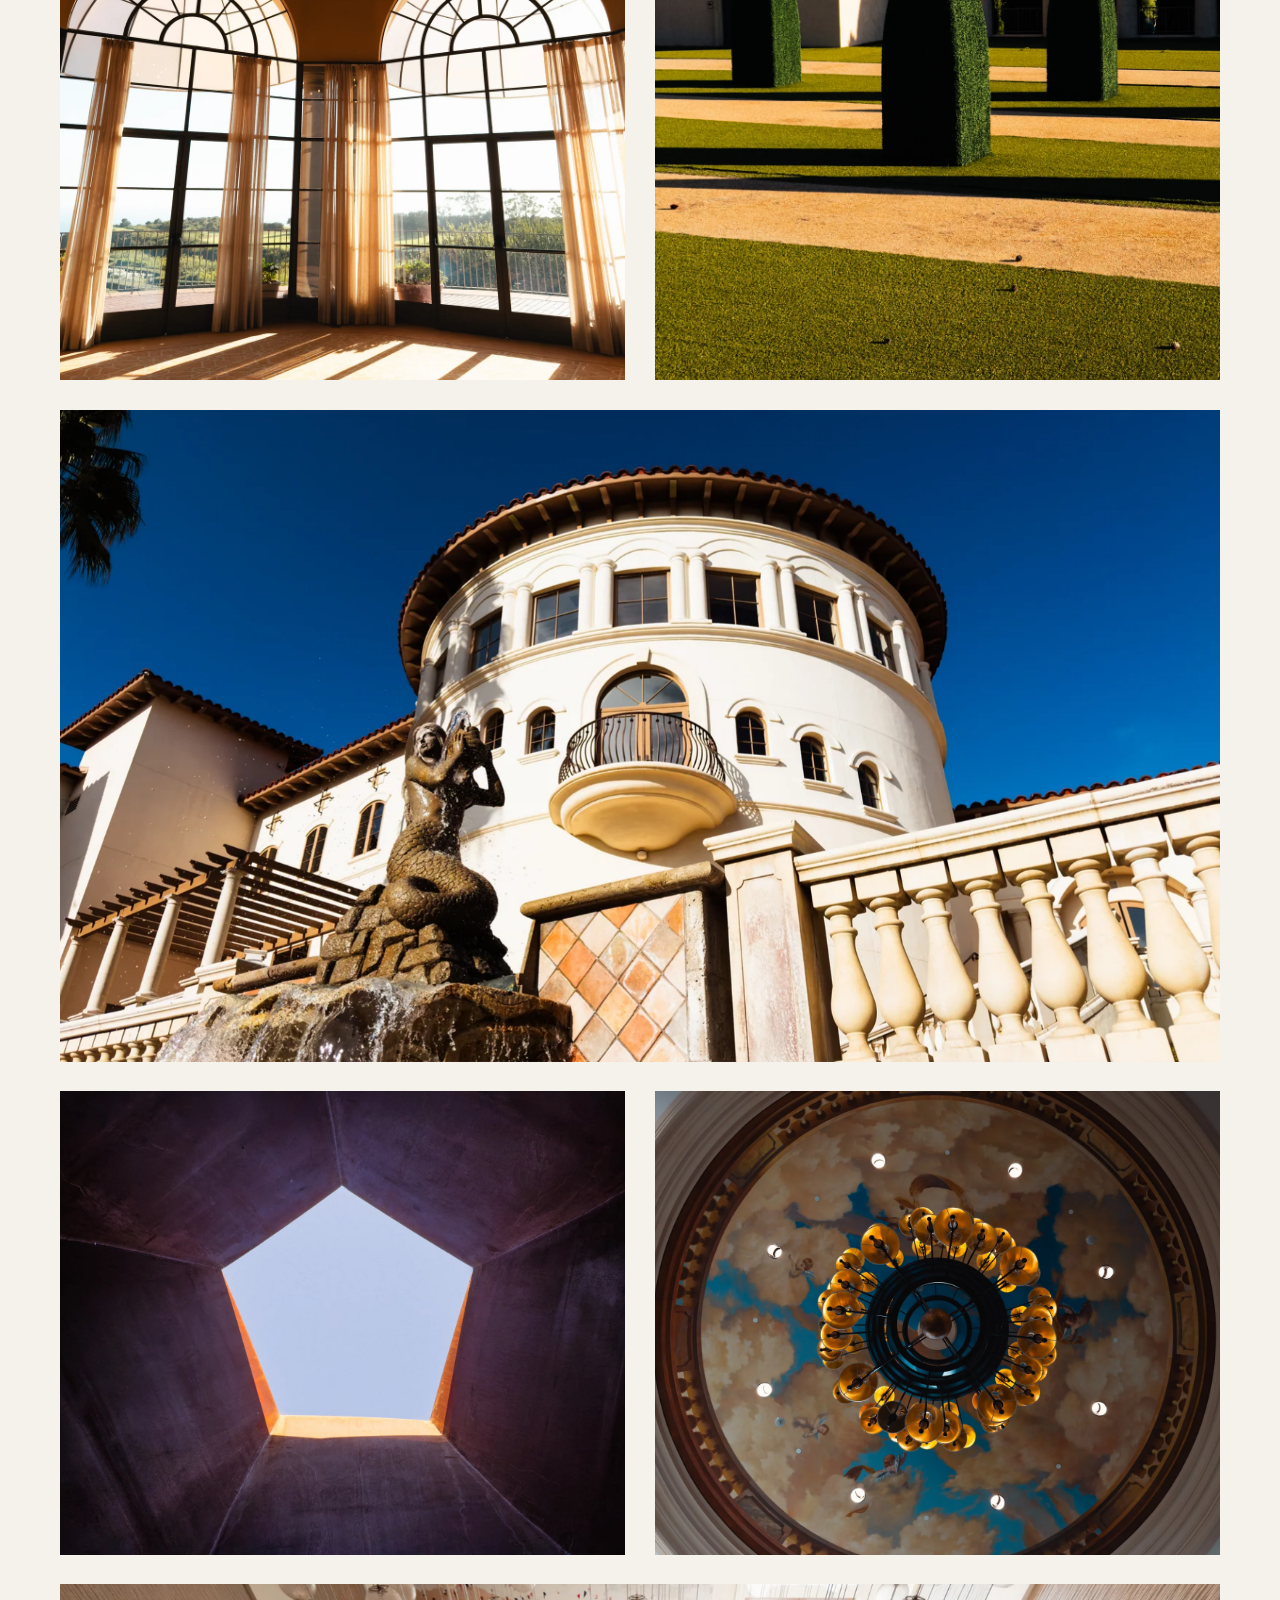
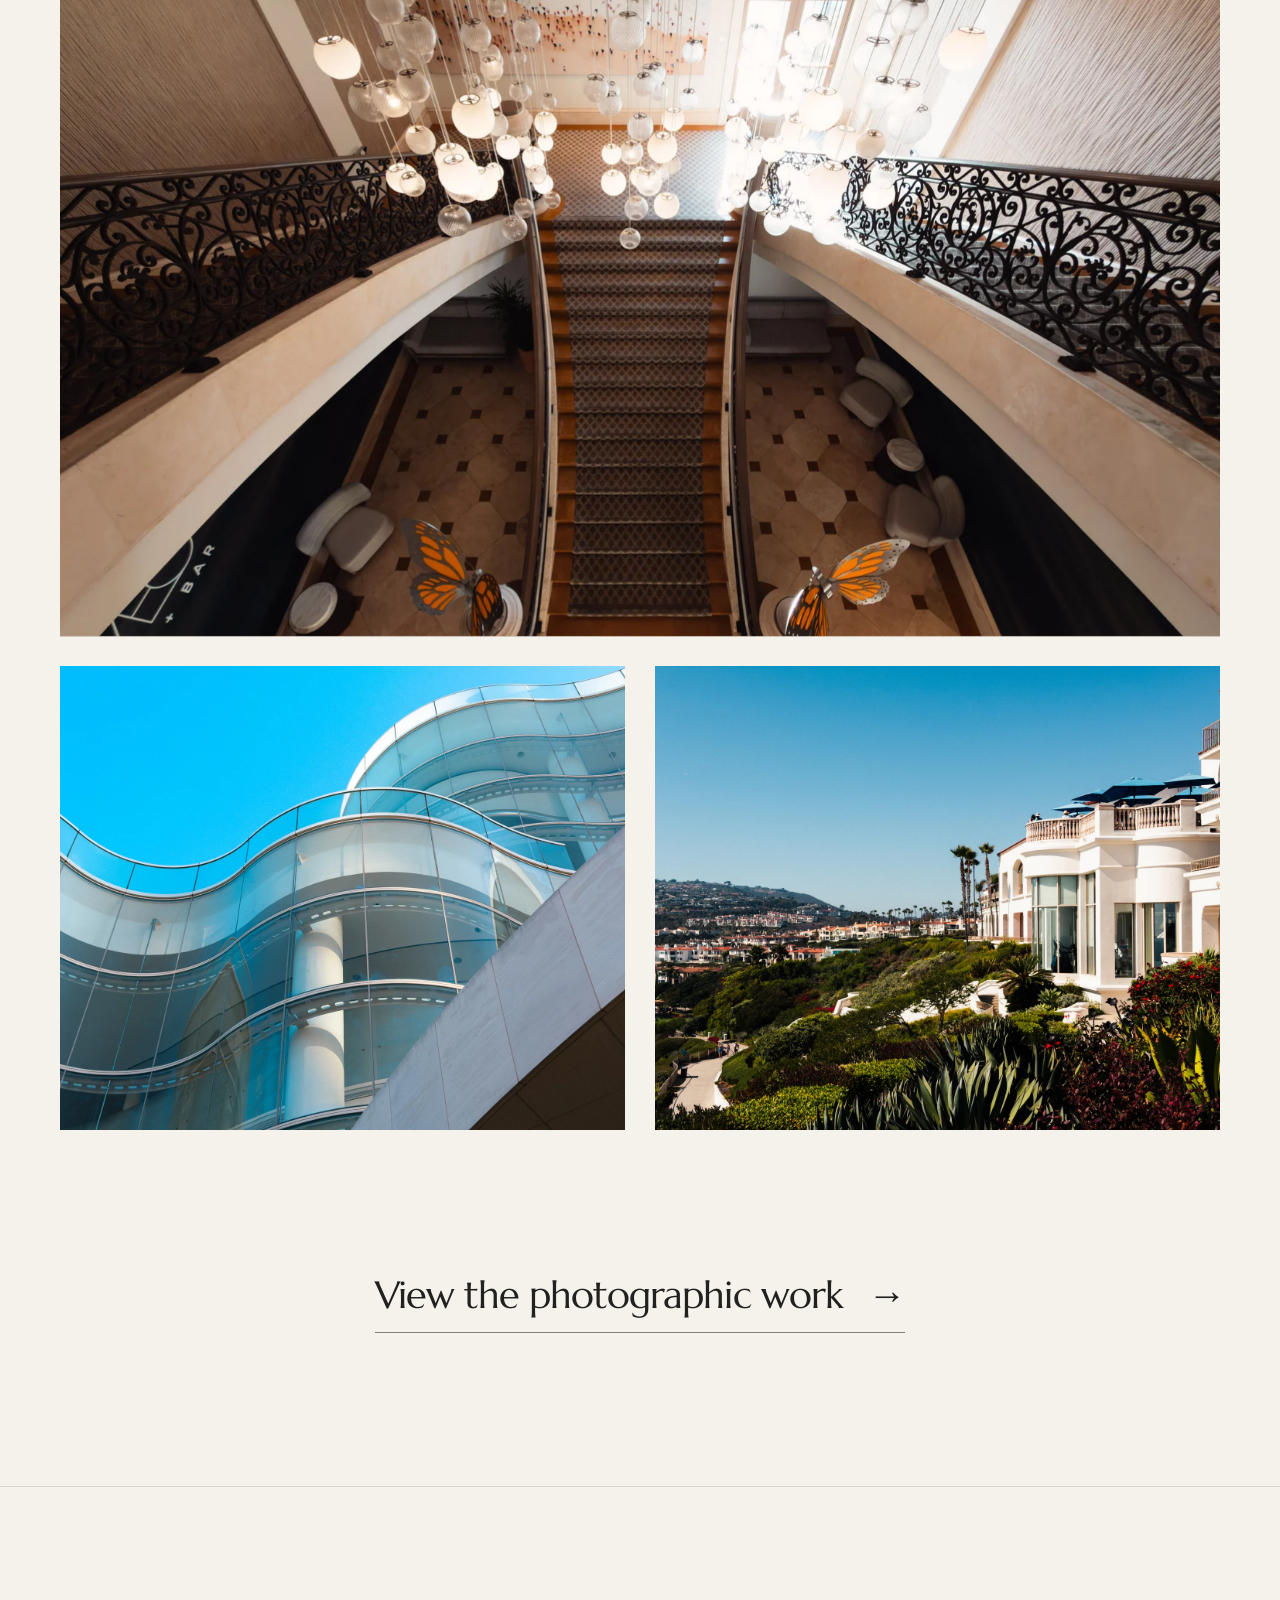
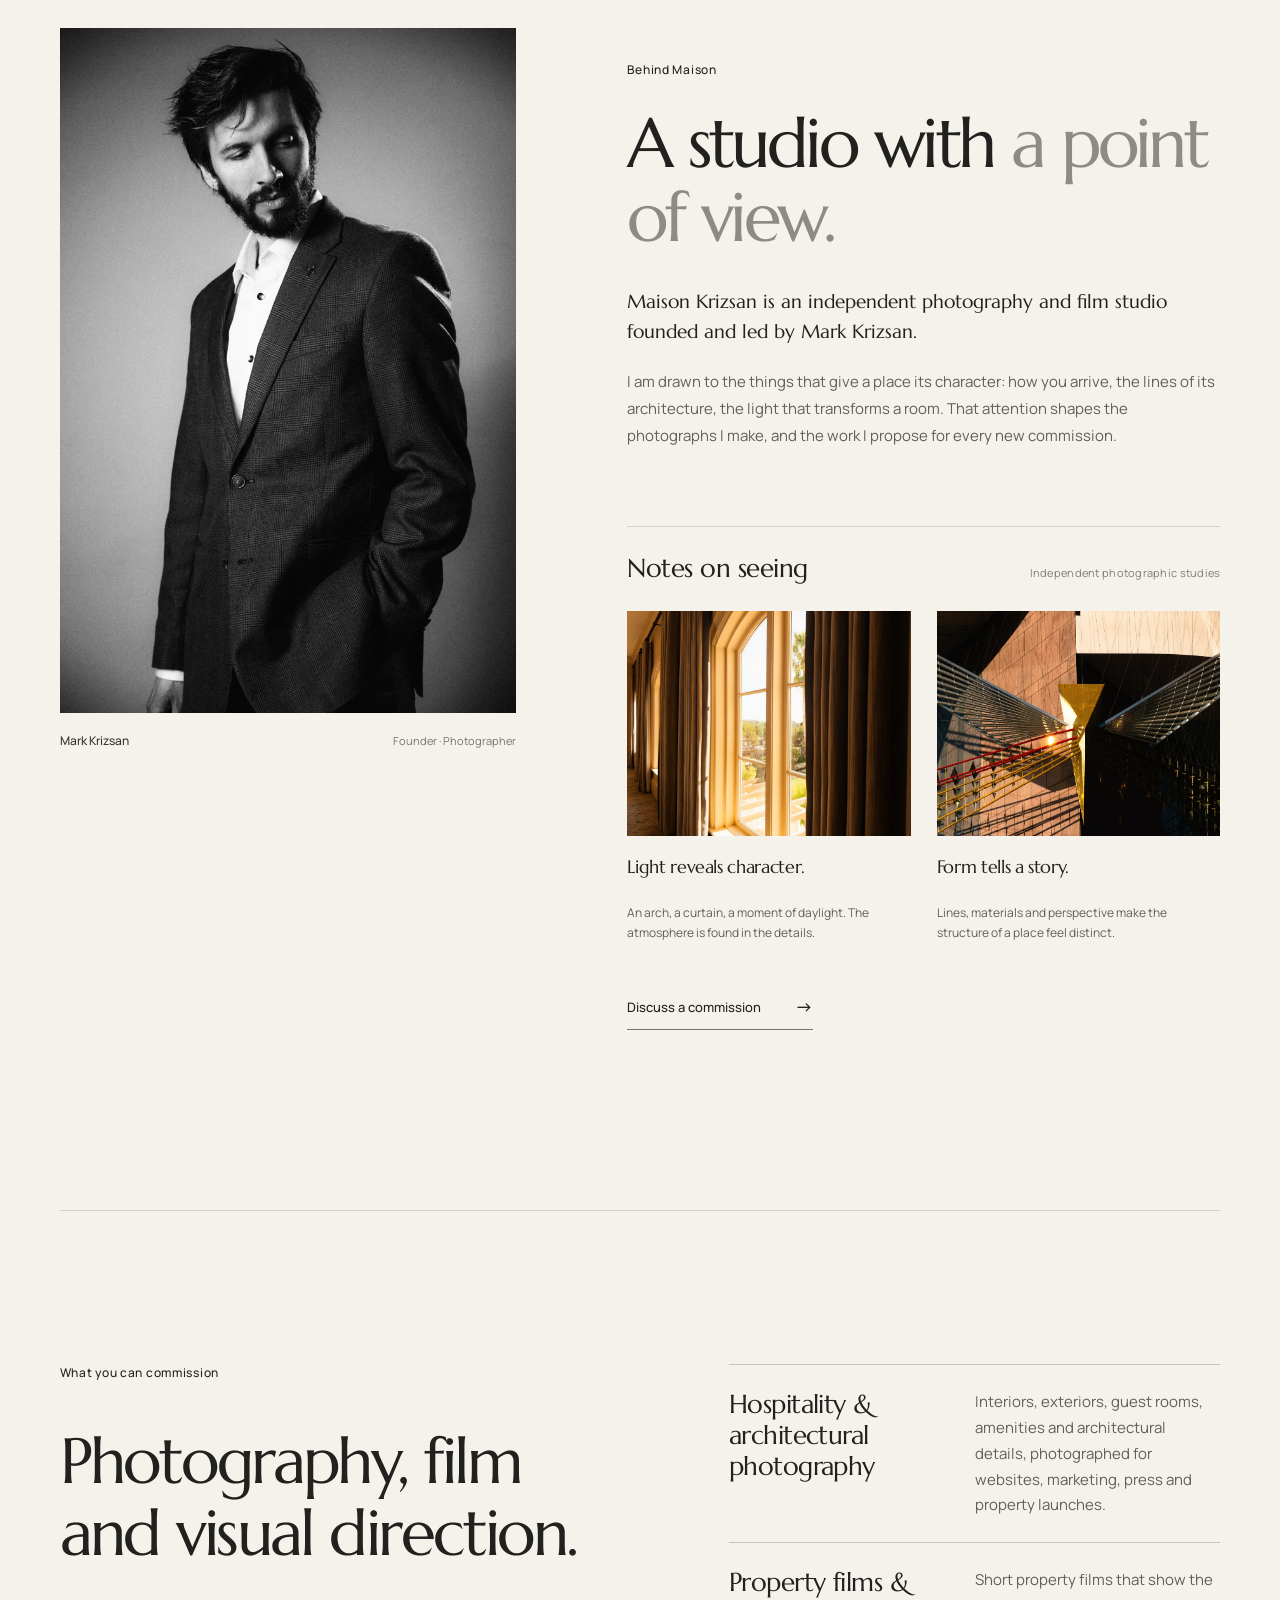
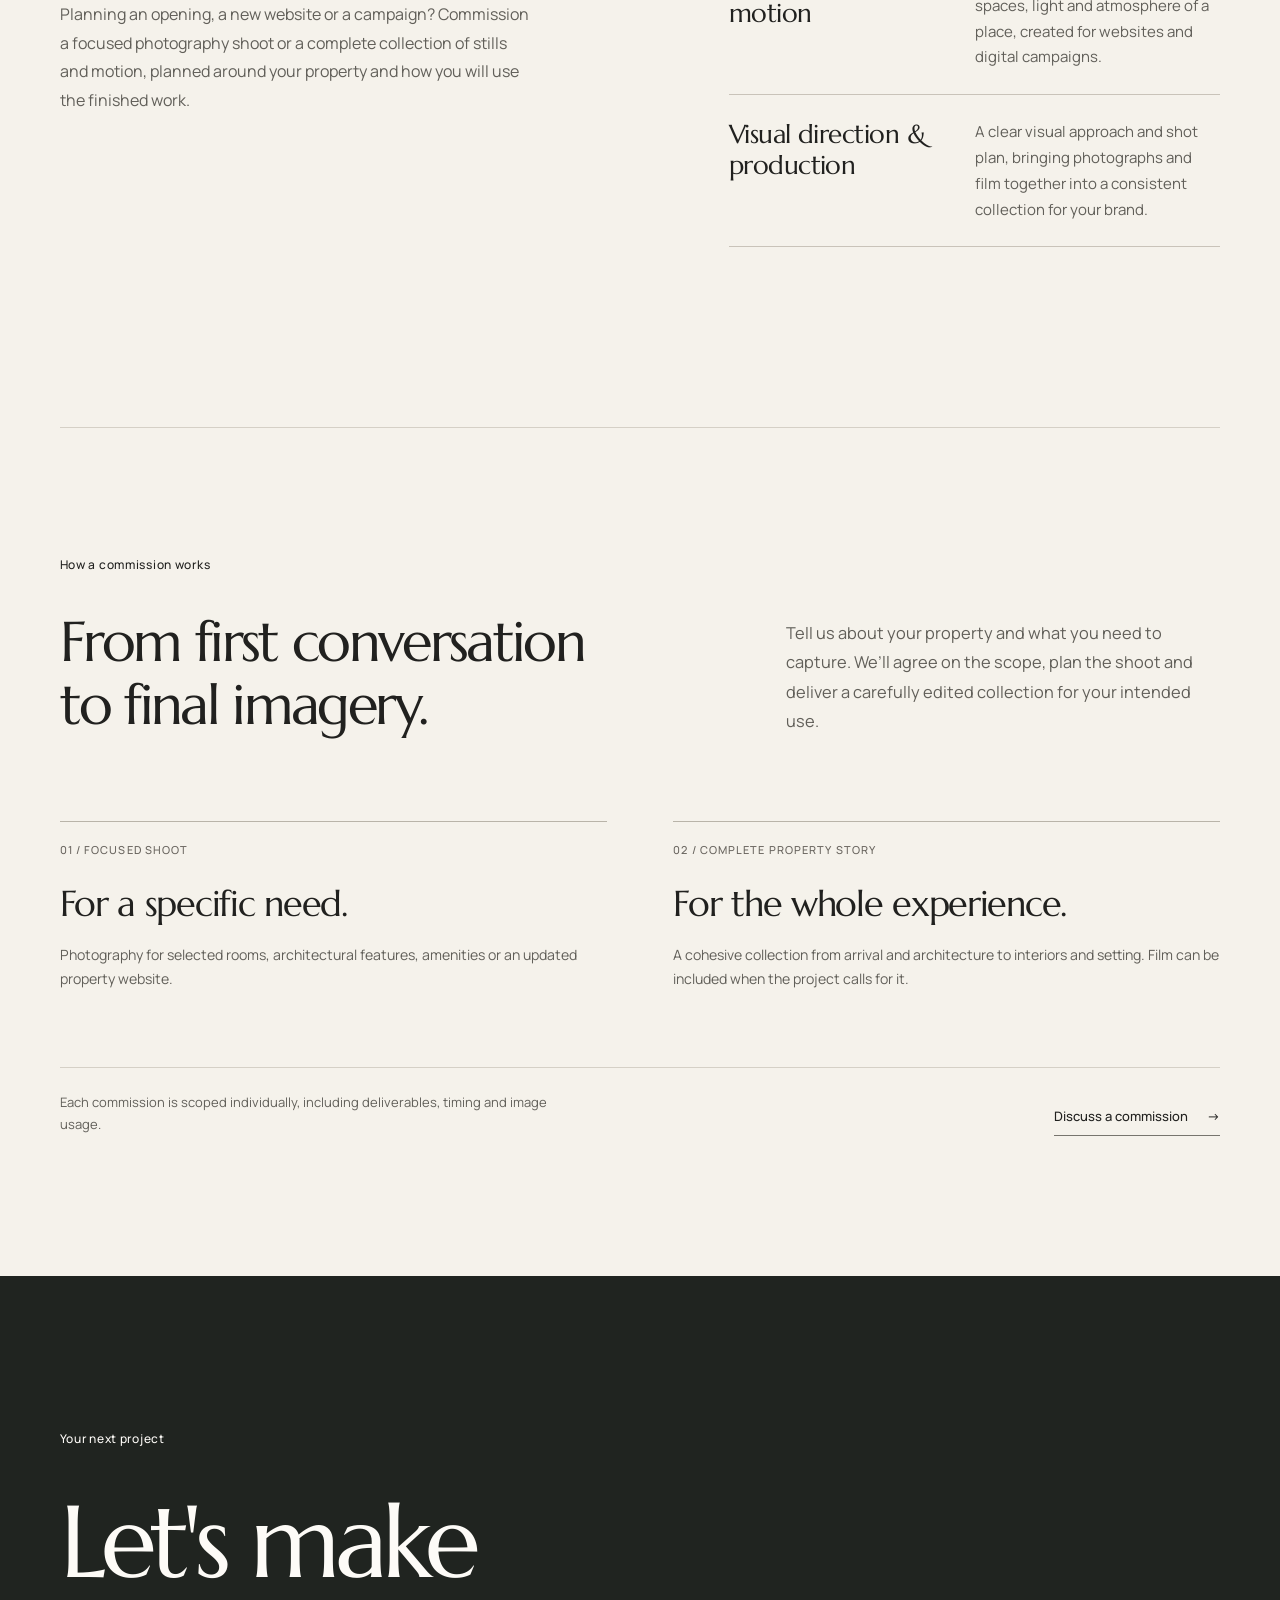
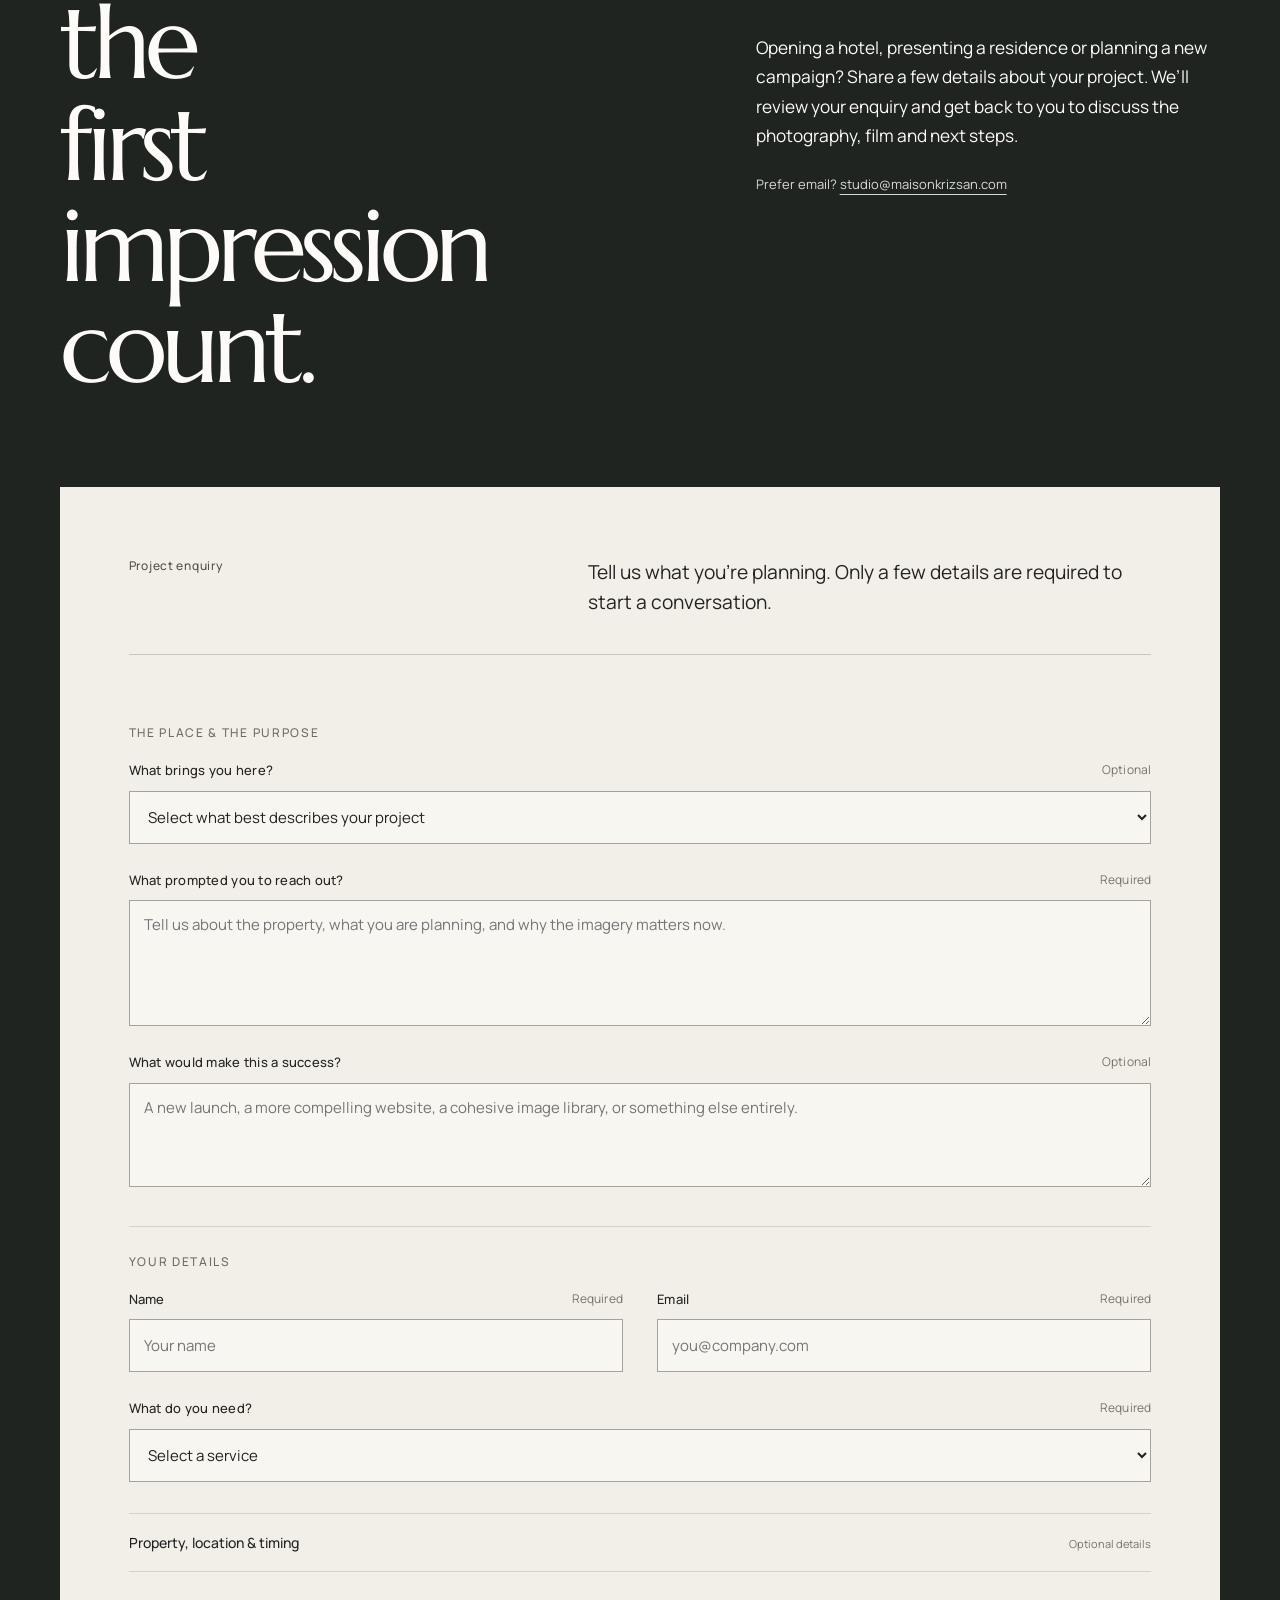
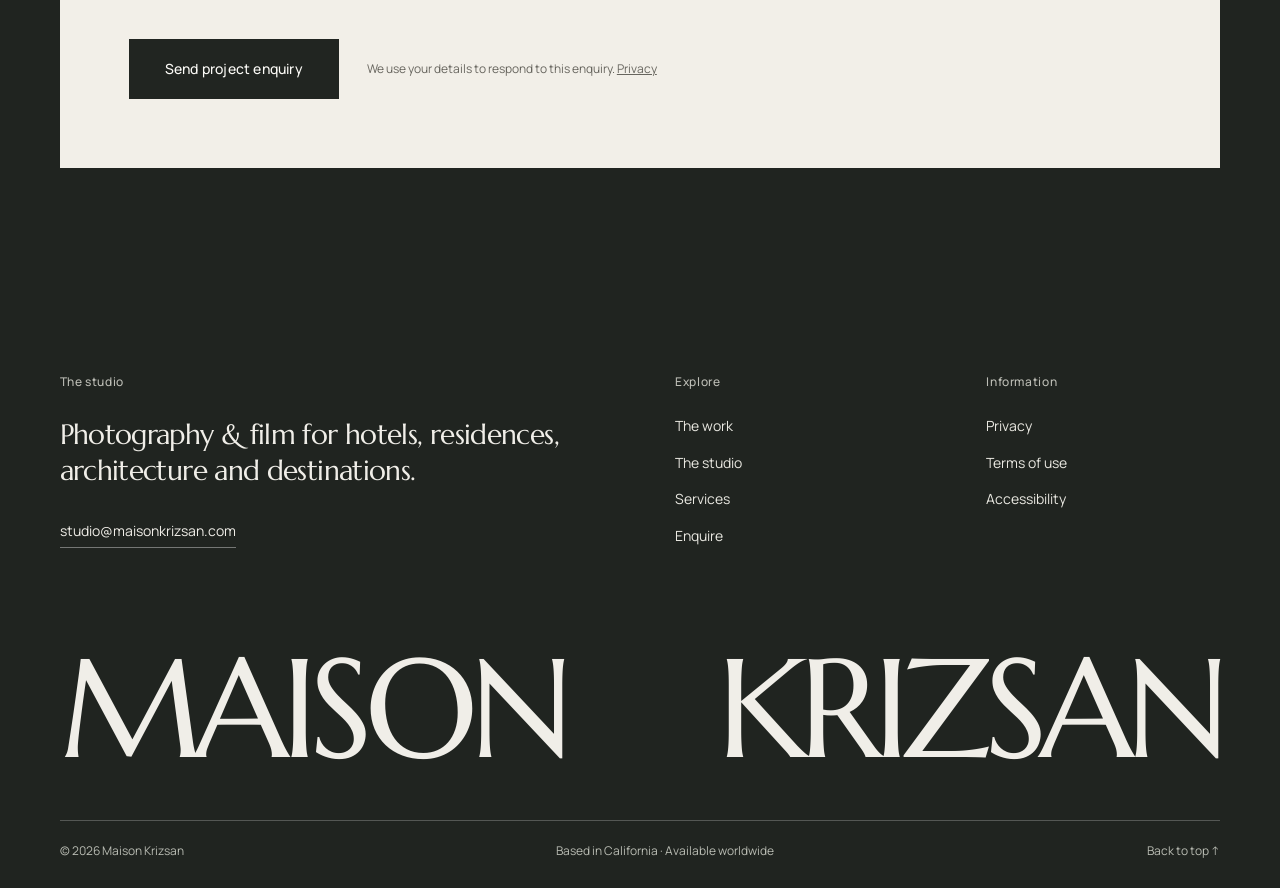
==== commit 178ec586: "Add files via upload" ====
--- a/index.html
+++ b/index.html
@@ -84,7 +84,26 @@
 </div>
 <div class="shell home-form-shell"><div class="home-form-panel">
 <div class="home-form-heading"><p class="section-label">Project enquiry</p><p>Tell us what you're planning. Only a few details are required to start a conversation.</p></div>
-<form action="/api/inquiry" class="project-form" id="project-enquiry-form" method="POST"><label>Name <span aria-hidden="true" class="field-requirement">Required</span><input autocomplete="name" maxlength="120" name="name" placeholder="Your name" required="" type="text"/></label><label>Email <span aria-hidden="true" class="field-requirement">Required</span><input autocomplete="email" maxlength="254" name="email" placeholder="you@company.com" required="" type="email"/></label><label>Property or company <span aria-hidden="true" class="field-requirement">Optional</span><input autocomplete="organization" maxlength="160" name="company" placeholder="Property or company name" type="text"/></label><label>Location <span aria-hidden="true" class="field-requirement">Optional</span><input maxlength="160" name="location" placeholder="City, country" type="text"/></label><label>What do you need? <span aria-hidden="true" class="field-requirement">Required</span><select name="service" required=""><option disabled="" selected="" value="">Select a service</option><option value="Photography">Photography</option><option value="Film">Film</option><option value="Photography and film">Photography and film</option><option value="Visual direction">Visual direction</option><option value="Not sure yet">Not sure yet</option></select></label><label>Approximate timing <span aria-hidden="true" class="field-requirement">Optional</span><select name="timing"><option value="Not decided">Not decided yet</option><option value="Within one month">Within one month</option><option value="1–3 months">1–3 months</option><option value="3–6 months">3–6 months</option><option value="More than six months">More than six months</option></select></label><label class="wide">Tell us about the project <span aria-hidden="true" class="field-requirement">Required</span><textarea maxlength="6000" minlength="20" name="brief" placeholder="What is the property, and what would you like the photography or film to achieve?" required=""></textarea></label><label aria-hidden="true" class="form-honeypot">Leave this empty <input autocomplete="off" name="website" tabindex="-1"/></label><div class="challenge-slot" data-challenge="" hidden=""><p class="challenge-label">Security verification</p><div class="turnstile-target"></div><p aria-live="polite" class="challenge-help"></p></div><div class="form-submit-row"><button type="submit">Send project enquiry</button><p class="form-note">We use your details to respond to this enquiry. <a href="/privacy.html">Privacy</a></p></div><p aria-live="polite" class="form-feedback" hidden="" role="status"></p><div class="email-fallback" hidden=""><p>The form could not confirm delivery. Please use email instead; your project details can be included automatically.</p><a class="fallback-mailto" href="mailto:studio@maisonkrizsan.com">Open an email with my project details</a></div></form>
+<form action="/api/inquiry" class="project-form project-form--editorial" id="project-enquiry-form" method="POST">
+<p class="form-chapter wide">The place &amp; the purpose</p>
+<label class="wide">What brings you here? <span class="field-requirement">Optional</span><select name="project_context"><option value="">Select what best describes your project</option><option value="A new property opening">A new property opening</option><option value="Refreshing existing imagery">Refreshing existing imagery</option><option value="A campaign or editorial story">A campaign or editorial story</option><option value="Exploring a future commission">Exploring a future commission</option></select></label>
+<label class="wide">What prompted you to reach out? <span aria-hidden="true" class="field-requirement">Required</span><textarea maxlength="6000" minlength="20" name="brief" placeholder="Tell us about the property, what you are planning, and why the imagery matters now." required></textarea></label>
+<label class="wide">What would make this a success? <span class="field-requirement">Optional</span><textarea maxlength="1400" name="outcome" placeholder="A new launch, a more compelling website, a cohesive image library, or something else entirely."></textarea></label>
+<p class="form-chapter wide">Your details</p>
+<label>Name <span aria-hidden="true" class="field-requirement">Required</span><input autocomplete="name" maxlength="120" name="name" placeholder="Your name" required type="text"></label>
+<label>Email <span aria-hidden="true" class="field-requirement">Required</span><input autocomplete="email" maxlength="254" name="email" placeholder="you@company.com" required type="email"></label>
+<label class="wide">What do you need? <span aria-hidden="true" class="field-requirement">Required</span><select name="service" required><option disabled selected value="">Select a service</option><option value="Photography">Photography</option><option value="Film">Film</option><option value="Photography and film">Photography and film</option><option value="Visual direction">Visual direction</option><option value="Not sure yet">Not sure yet</option></select></label>
+<details class="commission-extra wide"><summary>Property, location &amp; timing <span>Optional details</span></summary><div class="commission-extra-grid">
+<label>Property or company <span class="field-requirement">Optional</span><input autocomplete="organization" maxlength="160" name="company" placeholder="Property or company name" type="text"></label>
+<label>Location <span class="field-requirement">Optional</span><input maxlength="160" name="location" placeholder="City, country" type="text"></label>
+<label class="wide">Approximate timing <span class="field-requirement">Optional</span><select name="timing"><option value="Not decided">Not decided yet</option><option value="Within one month">Within one month</option><option value="1–3 months">1–3 months</option><option value="3–6 months">3–6 months</option><option value="More than six months">More than six months</option></select></label>
+</div></details>
+<label aria-hidden="true" class="form-honeypot">Leave this empty <input autocomplete="off" name="website" tabindex="-1"></label>
+<div class="challenge-slot" data-challenge hidden><p class="challenge-label">Security verification</p><div class="turnstile-target"></div><p aria-live="polite" class="challenge-help"></p></div>
+<div class="form-submit-row"><button type="submit">Send project enquiry</button><p class="form-note">We use your details to respond to this enquiry. <a href="/privacy.html">Privacy</a></p></div>
+<p aria-live="polite" class="form-feedback" hidden role="status"></p>
+<div class="email-fallback" hidden><p>Delivery could not be confirmed. Use email instead; your project details can be included automatically.</p><a class="fallback-mailto" href="mailto:studio@maisonkrizsan.com">Open an email with my project details</a></div>
+</form>
 </div></div>
 </section></main><footer aria-label="Site footer" class="site-footer">
 <div class="footer-frame">
--- a/styles.css
+++ b/styles.css
@@ -496,3 +496,22 @@
   .commission-process-end {display:block;margin-top:54px;padding-top:22px}
   .commission-process-end .text-link {display:inline-block;margin-top:23px;white-space:normal}
 }
+
+/* Maison Krizsan V11.1: editorial, context-rich, progressive enquiry.
+   Additive CSS only; the hero, photo grids, typography and work archive are unchanged. */
+.project-form--editorial{row-gap:24px}
+.project-form--editorial .form-chapter{font:500 12px/1.5 Manrope,Arial,sans-serif;letter-spacing:.14em;text-transform:uppercase;color:#6f6c64;margin:12px 0 -8px}
+.project-form--editorial .form-chapter:not(:first-child){padding-top:26px;border-top:1px solid #d6d0c5;margin-top:12px}
+.project-form--editorial label{display:block;font-size:13px}
+.project-form--editorial .field-requirement{display:inline;font-size:11px;letter-spacing:0;color:#79746d;font-weight:400;margin-left:5px}
+.project-form--editorial label :is(input,select,textarea){display:block;margin-top:10px}
+.project-form--editorial textarea[name=brief]{min-height:126px}
+.project-form--editorial textarea[name=outcome]{min-height:104px}
+.project-form--editorial .commission-extra{grid-column:1/-1;border-top:1px solid #d6d0c5;border-bottom:1px solid #d6d0c5;padding:18px 0;margin-top:4px}
+.project-form--editorial .commission-extra summary{display:flex;justify-content:space-between;gap:12px;align-items:baseline;cursor:pointer;list-style:none;font:500 14px/1.5 Manrope,Arial,sans-serif;outline-offset:4px}
+.project-form--editorial .commission-extra summary::-webkit-details-marker{display:none}
+.project-form--editorial .commission-extra summary span{font:400 11px/1.5 Manrope,Arial,sans-serif;color:#77716a}
+.project-form--editorial .commission-extra-grid{display:grid;grid-template-columns:repeat(2,minmax(0,1fr));gap:24px 20px;padding:25px 0 7px}
+.project-form--editorial .commission-extra-grid .wide{grid-column:1/-1}
+.project-form--editorial .commission-extra summary:focus-visible{outline:2px solid #474740}
+@media(max-width:760px){.project-form--editorial .commission-extra-grid{grid-template-columns:1fr}.project-form--editorial .commission-extra-grid .wide{grid-column:auto}}
